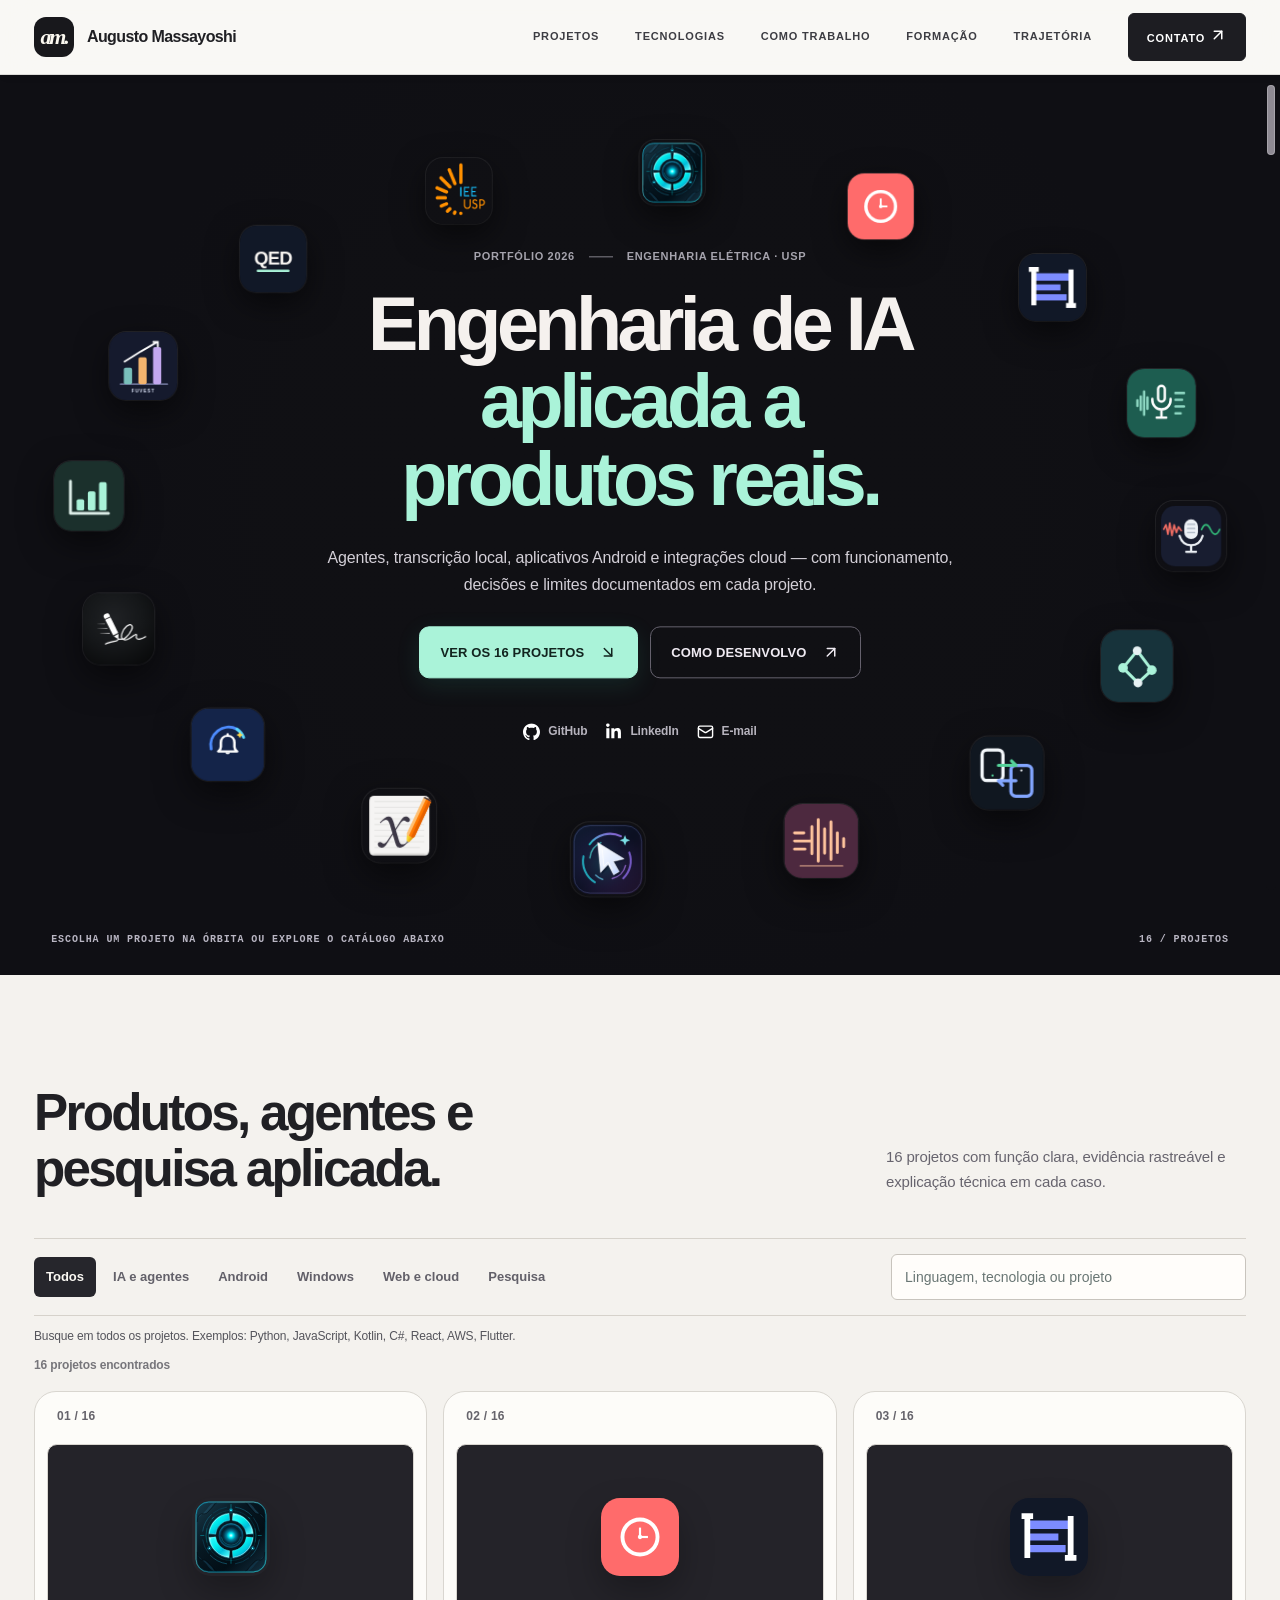
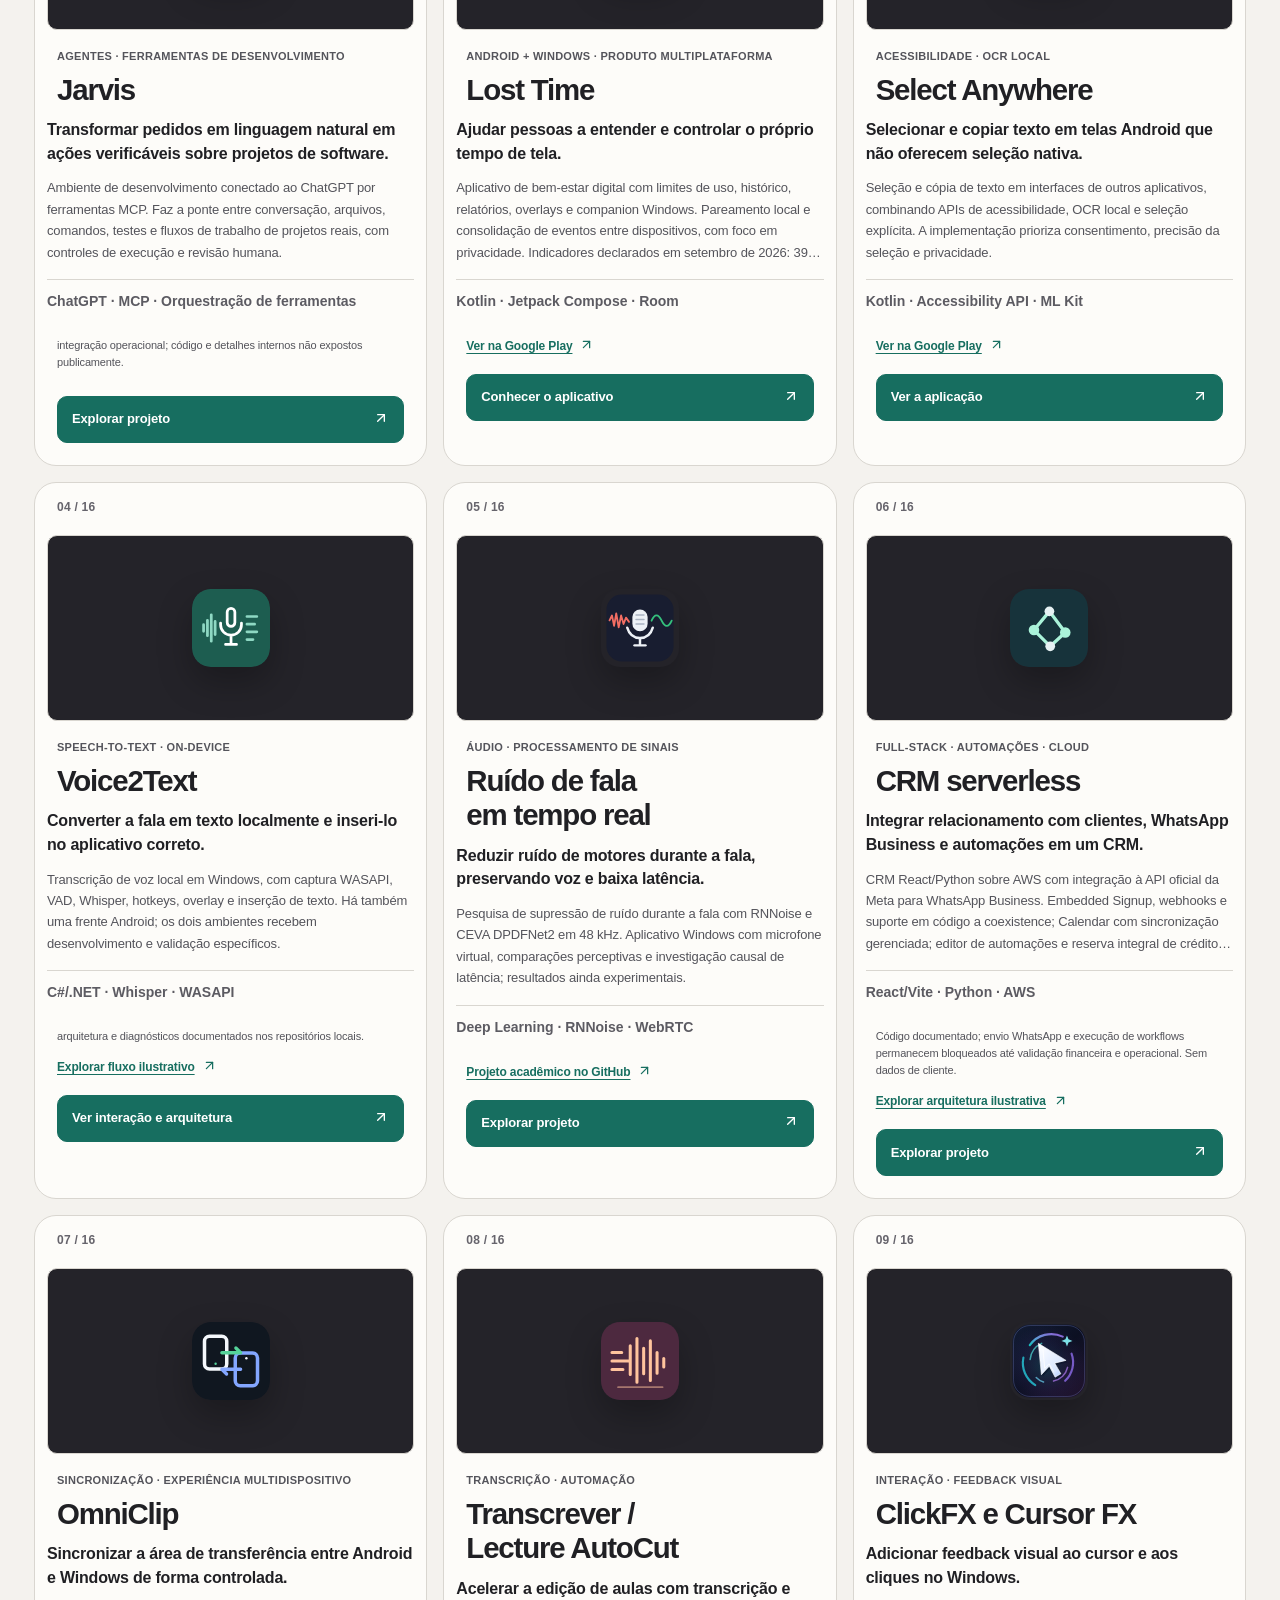
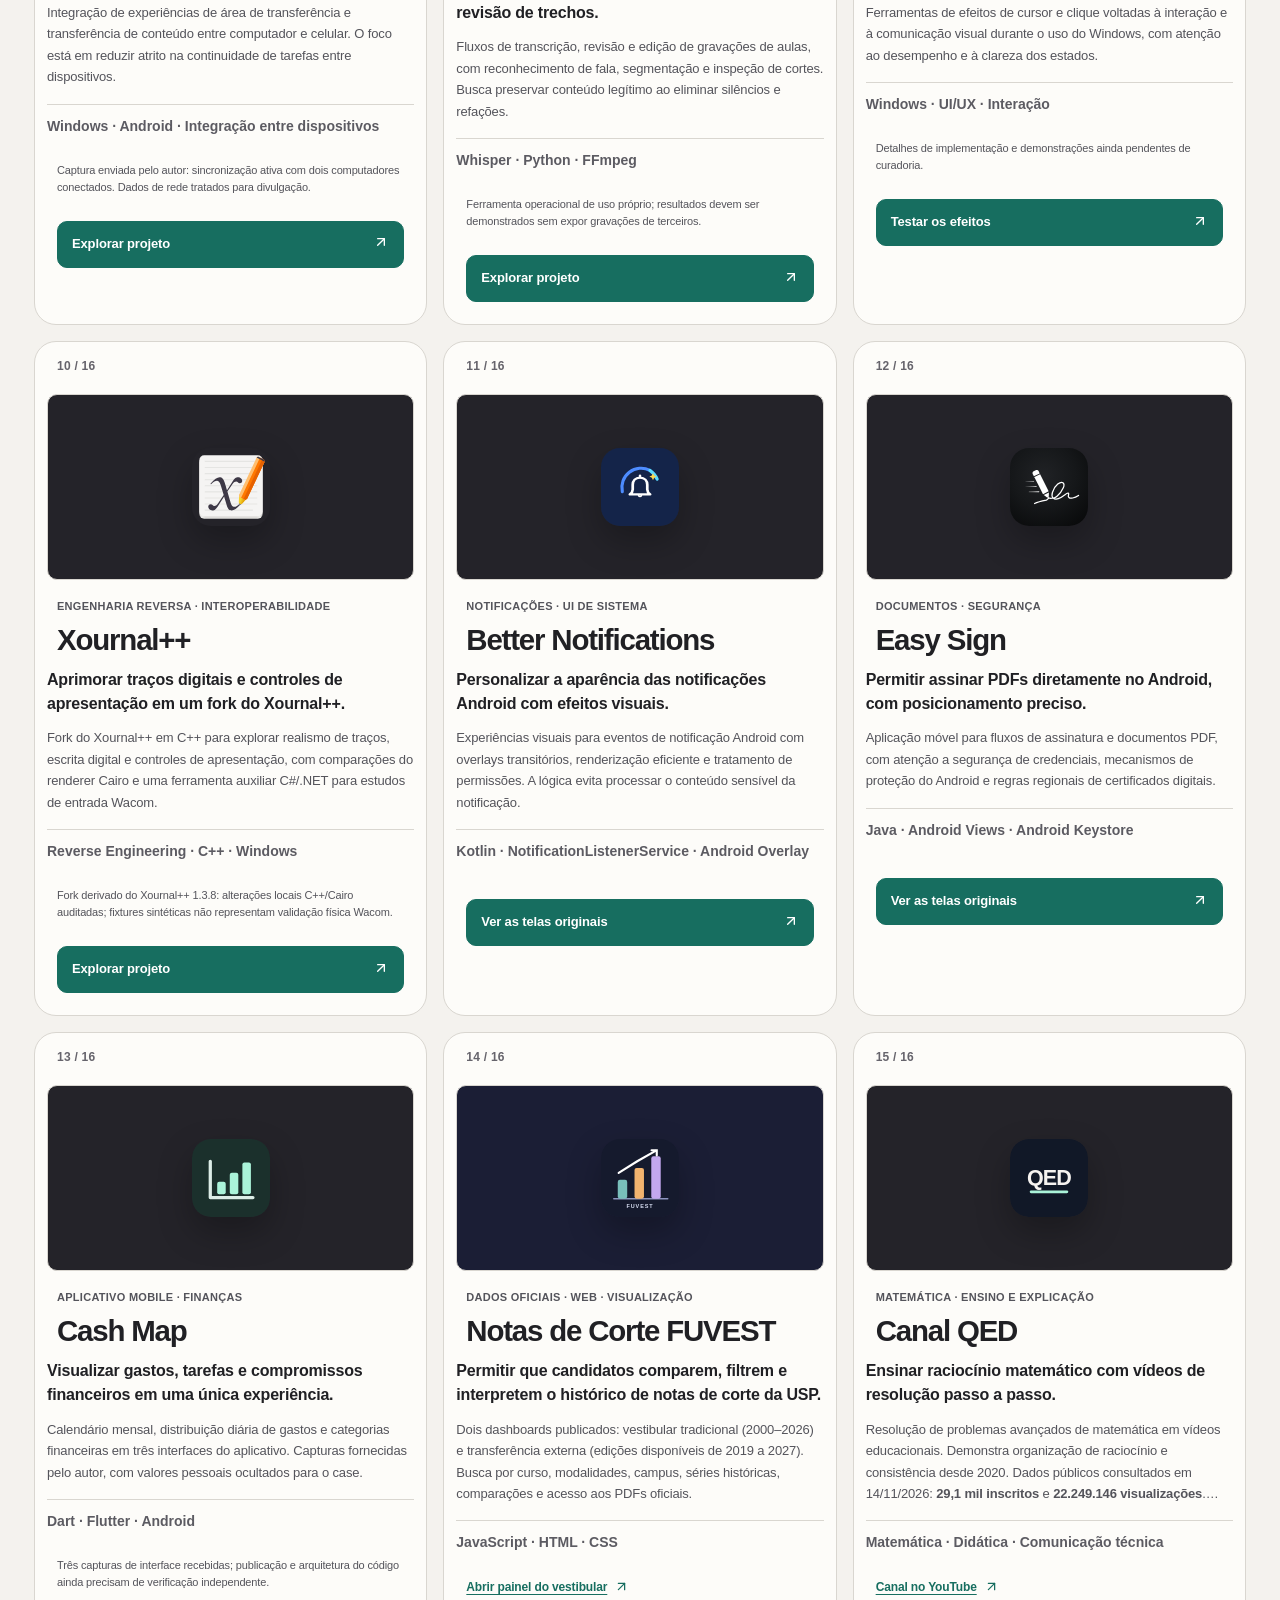
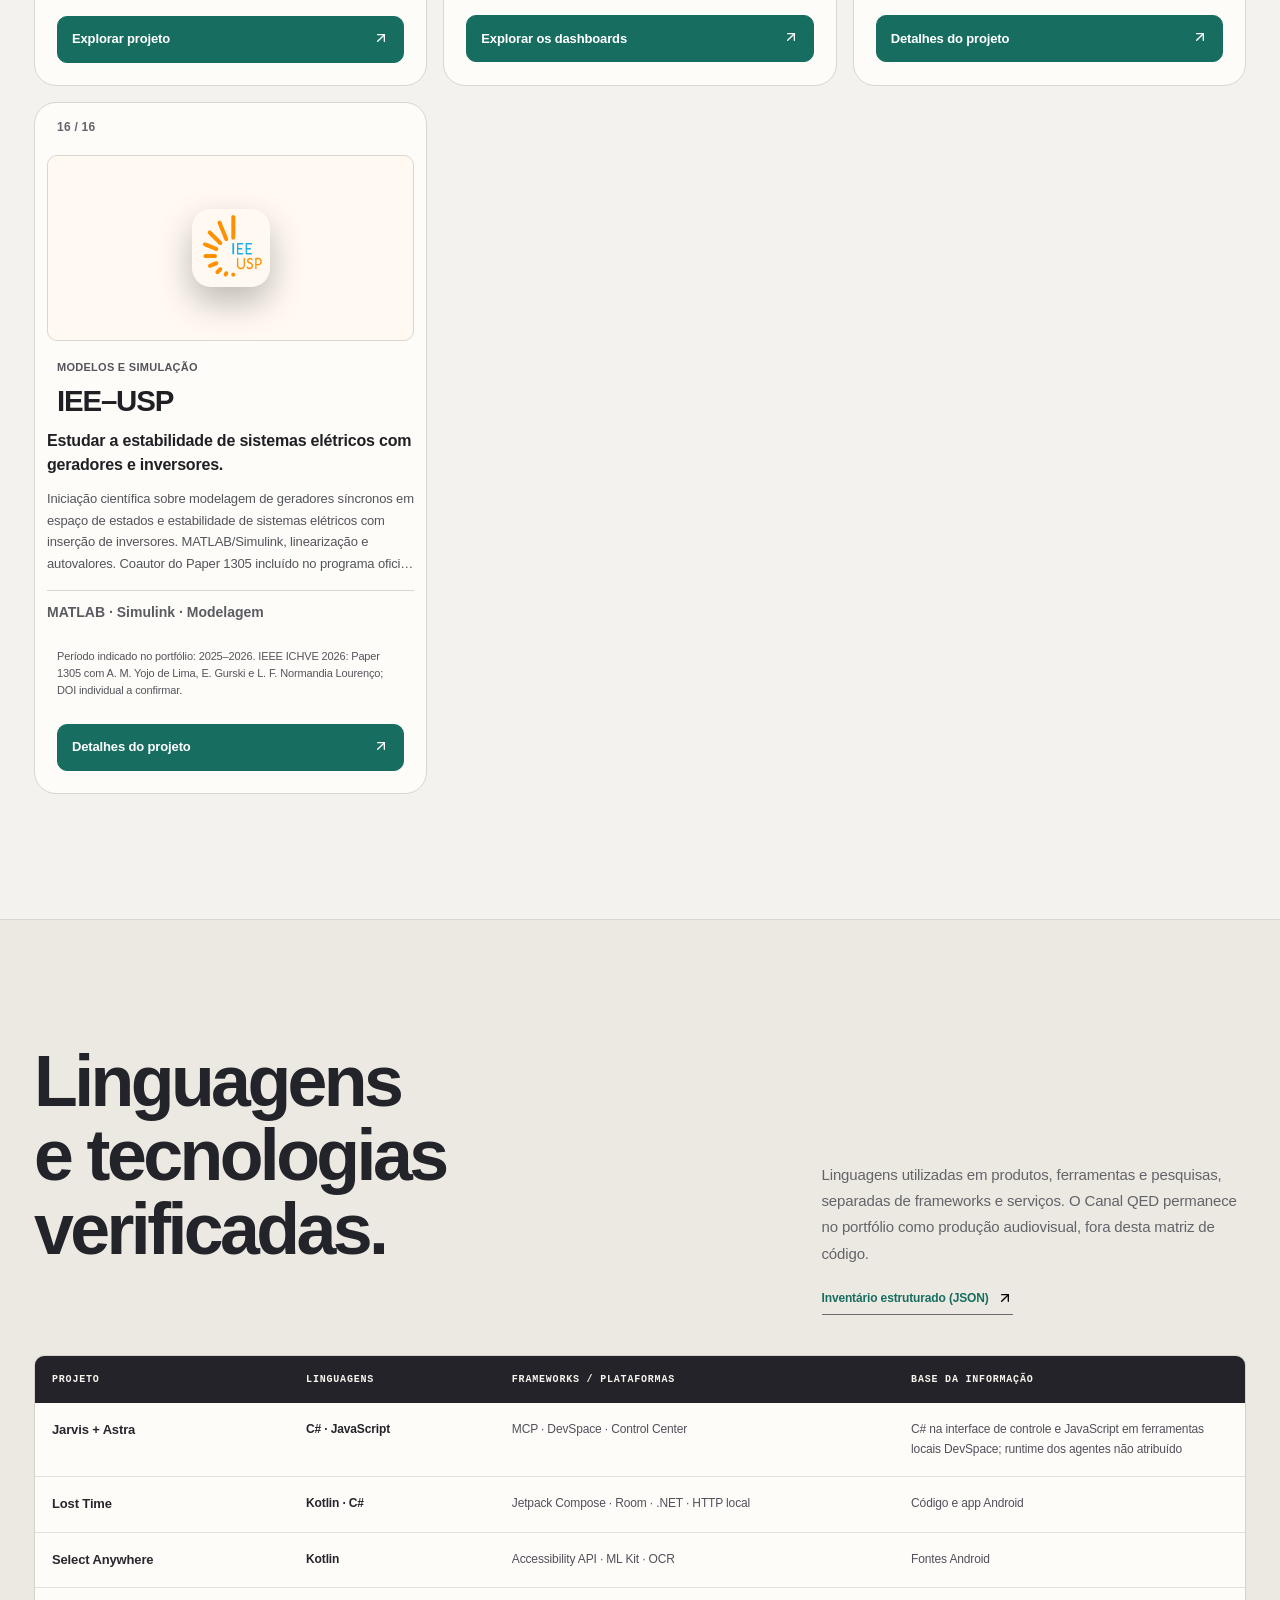
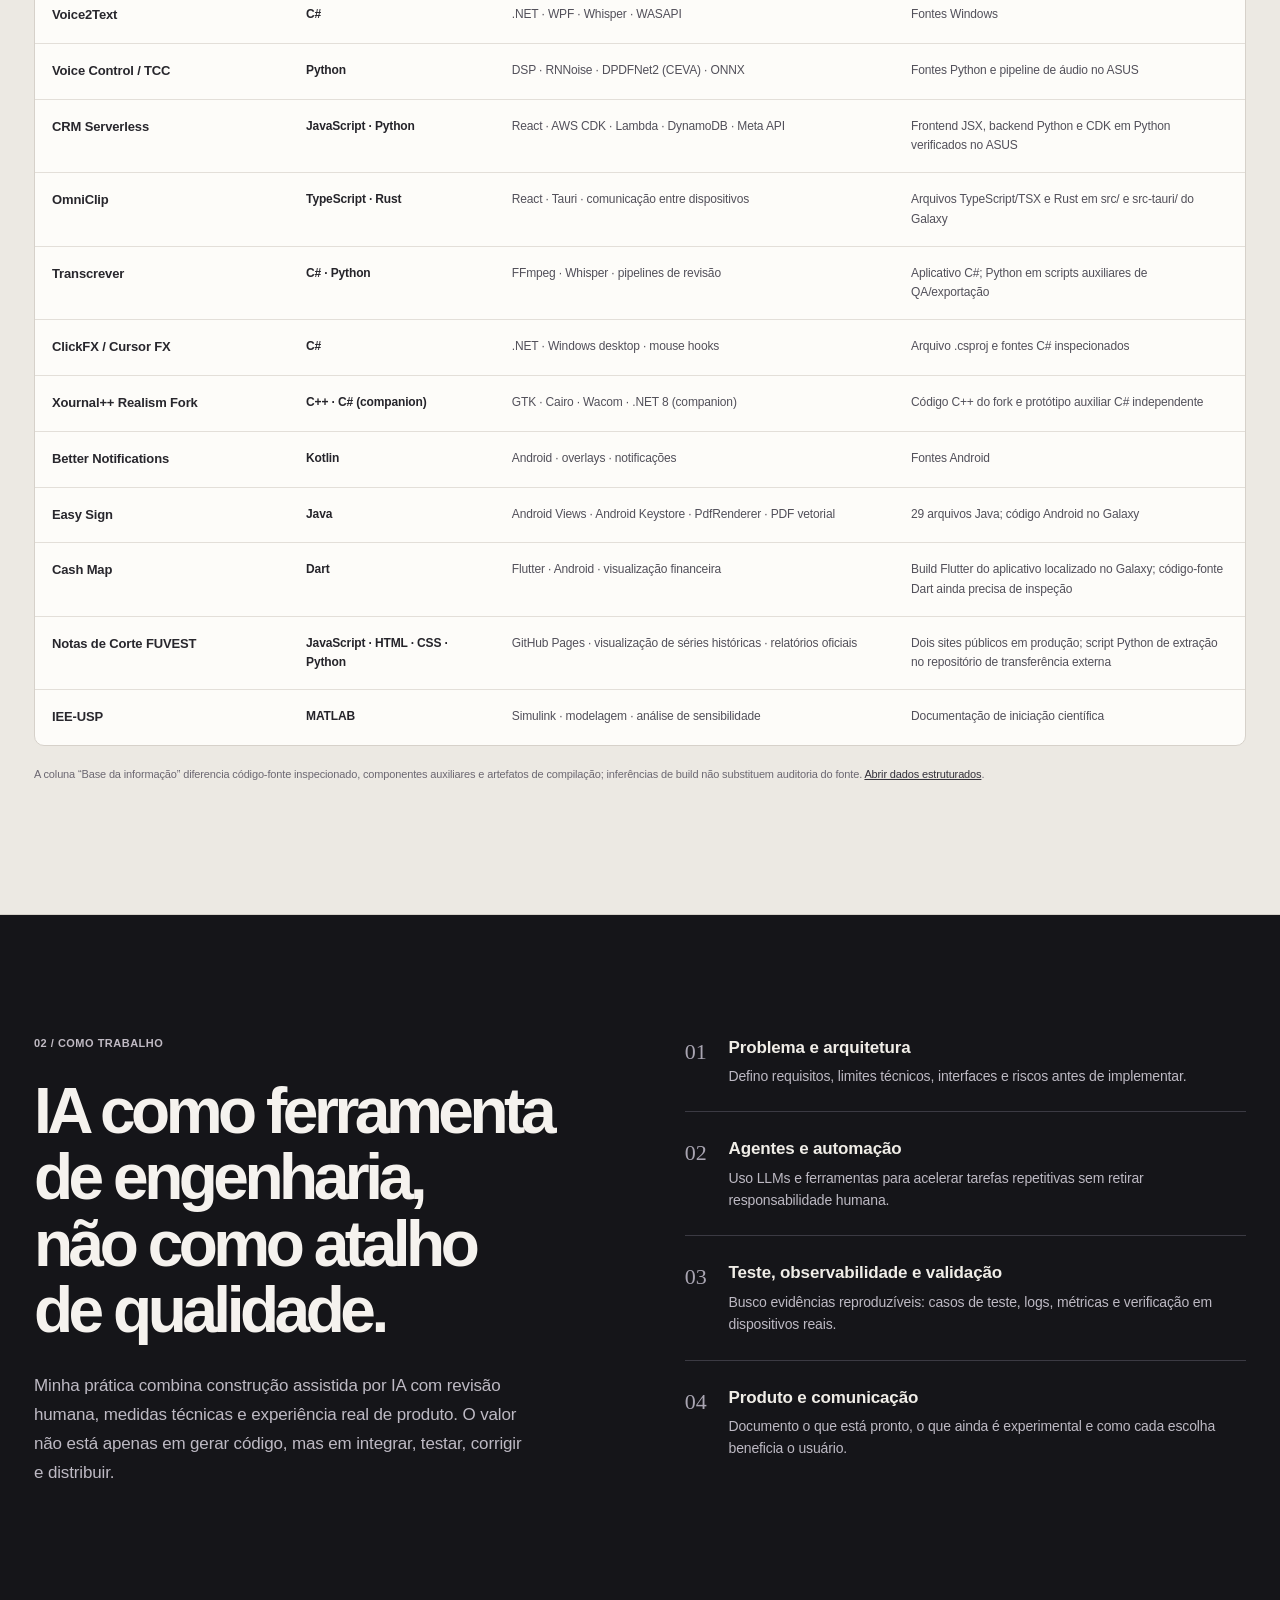
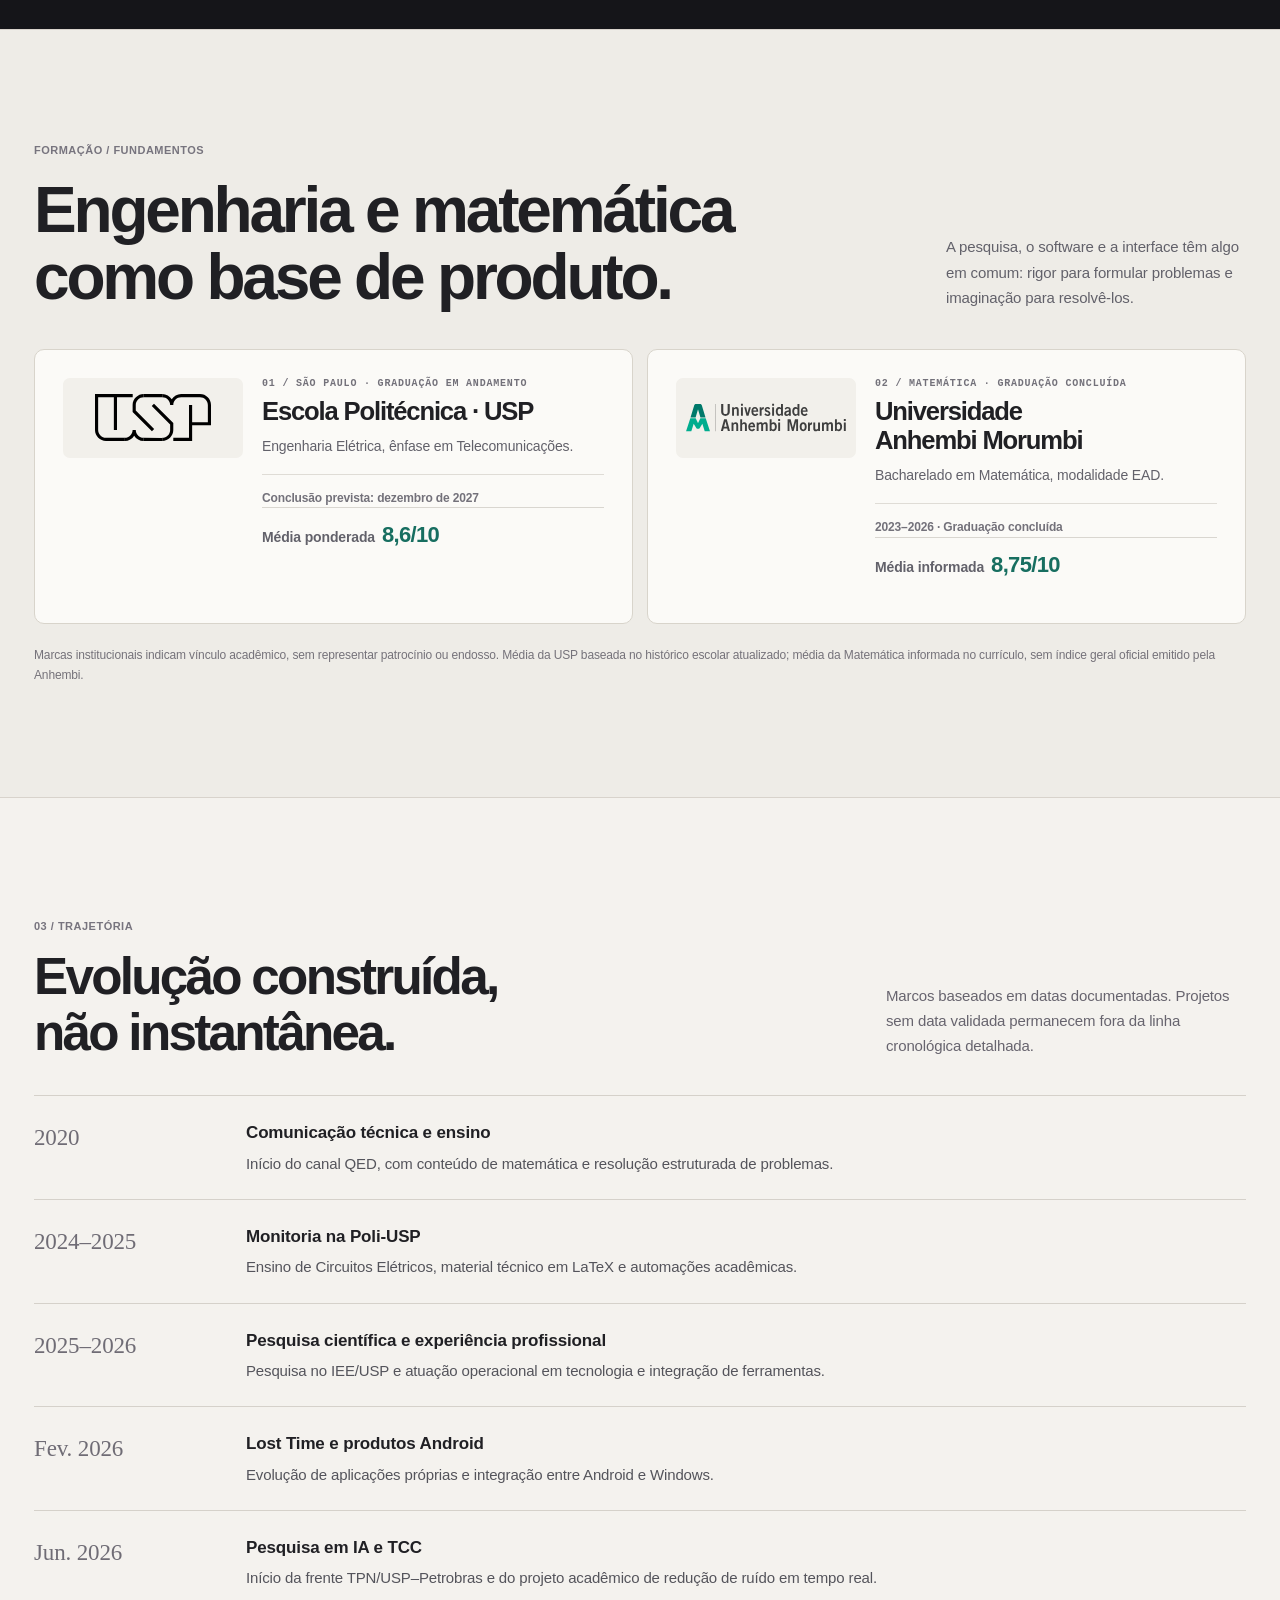
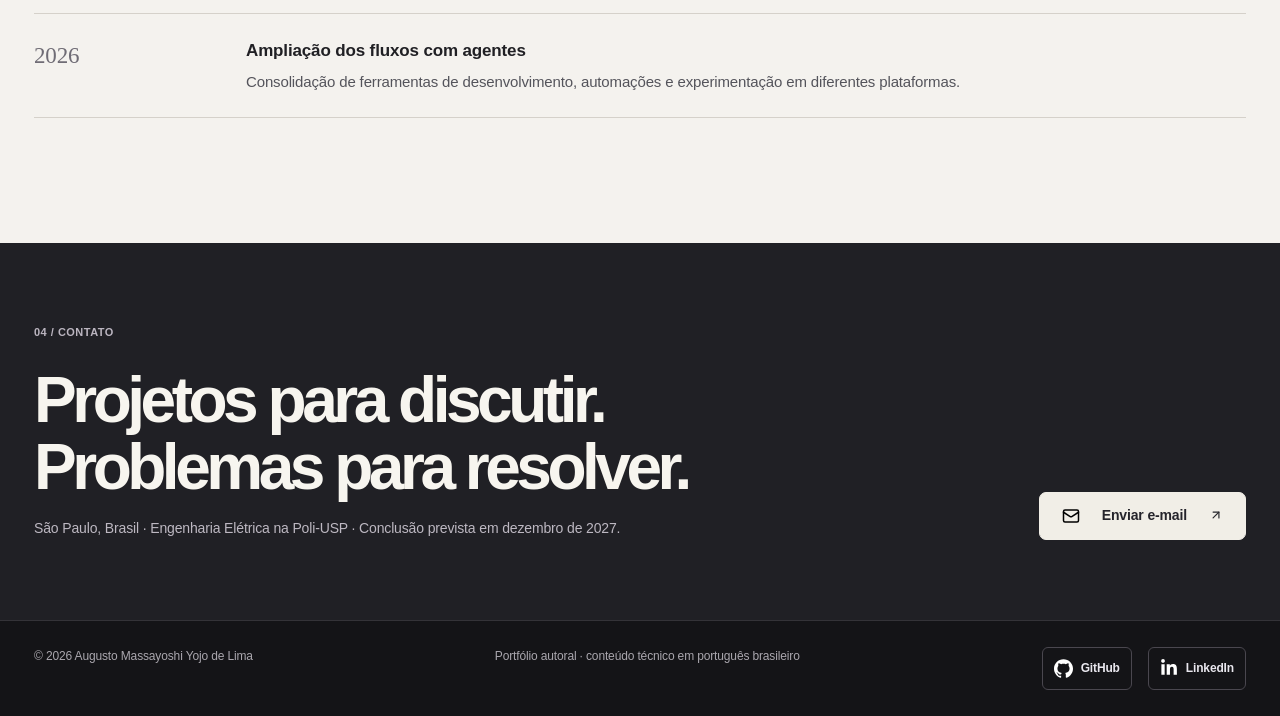
==== site-v16/index.html @ 9aa15352 "Publish curated V16 portfolio with Pages workflow and preserved legacy routes" ====
<!doctype html>
<html lang="pt-BR">
<head>
  <meta charset="utf-8">
  <meta name="viewport" content="width=device-width, initial-scale=1">
  <meta name="color-scheme" content="light dark">
  <link rel="icon" type="image/svg+xml" href="./assets/favicon-am.svg">
  <meta name="theme-color" media="(prefers-color-scheme: dark)" content="#17191E">
  <meta name="theme-color" media="(prefers-color-scheme: light)" content="#F4F2EE">
  <meta name="description" content="Portfólio de Augusto Massayoshi: 16 projetos de engenharia de IA e software, agentes, aplicativos Android, Windows, web e pesquisa aplicada, com evidências e decisões técnicas.">
  <meta name="robots" content="index,follow,max-image-preview:large">
  <meta name="referrer" content="strict-origin-when-cross-origin">
  <link rel="canonical" href="https://qedxyzyt-dot.github.io/">
  <meta property="og:type" content="website">
  <meta property="og:locale" content="pt_BR">
  <meta property="og:site_name" content="Portfólio · Augusto Massayoshi">
  <meta property="og:title" content="Engenharia de IA aplicada a produtos reais · Augusto Massayoshi">
  <meta property="og:description" content="16 projetos de IA, Android, Windows, web e cloud, com tecnologias, evidências e decisões de engenharia.">
  <meta property="og:url" content="https://qedxyzyt-dot.github.io/">
  <meta property="og:image" content="https://qedxyzyt-dot.github.io/assets/og-portfolio-v16.png">
  <meta property="og:image:width" content="1200">
  <meta property="og:image:height" content="630">
  <meta property="og:image:alt" content="Augusto Massayoshi — Engenharia de IA aplicada a produtos reais; 16 projetos de software.">
  <meta name="twitter:card" content="summary_large_image">
  <meta name="twitter:title" content="Augusto Massayoshi · Engenharia de IA e Software">
  <meta name="twitter:description" content="16 projetos com evidências, tecnologias e decisões de engenharia.">
  <meta name="twitter:image" content="https://qedxyzyt-dot.github.io/assets/og-portfolio-v16.png">
  <meta name="author" content="Augusto Massayoshi Yojo de Lima">
  <link rel="alternate" type="application/json" href="./tech-index.json" title="Mapa técnico dos projetos">
  <title>Augusto Massayoshi — Portfólio de IA e Engenharia de Software</title>
  <script type="application/ld+json">{"@context":"https://schema.org","@type":"ProfilePage","url":"https://qedxyzyt-dot.github.io/","inLanguage":"pt-BR","mainEntity":{"@type":"Person","name":"Augusto Massayoshi Yojo de Lima","url":"https://qedxyzyt-dot.github.io/","sameAs":["https://github.com/qedxyzyt-dot","https://www.linkedin.com/in/augusto-massayoshi-yojo-de-lima/"],"knowsAbout":["Engenharia de software","Inteligência artificial","Android","Windows","Sistemas distribuídos"]}}</script>
  <link rel="stylesheet" href="./styles.css">
  <link rel="stylesheet" href="./premium.css">
  <script src="./app.js" defer></script>
  <script src="./qed-stats.js" defer></script>
  <script src="./orbit.js" defer></script>
  <link rel="stylesheet" href="./orbit.css">
  <link rel="stylesheet" href="./atelier.css">
  <link rel="stylesheet" href="./scroll-system.css">
  <link rel="stylesheet" href="./personality.css">
  <link rel="stylesheet" href="./refinement-v11.css">
  <link rel="stylesheet" href="./auto-theme-v12.css">
  <link rel="stylesheet" href="./design-refine-v13.css">
  <link rel="stylesheet" href="./design-polish-v14.css">
  <link rel="stylesheet" href="./search-education-v15.css">
  <script src="./scroll-system.js" defer></script>
  <script src="./atelier.js" defer></script>
  <script src="./return-top-v13.js" defer></script>
  <script src="./inline-arrows-v14.js" defer></script>
</head>
<body>
<div class="scroll-progress" aria-hidden="true"><span id="scroll-progress-line"></span></div>
<a class="back-to-top" href="#inicio" aria-label="Voltar ao início da página"><img class="ui-inline-arrow" src="./assets/projects/ui-arrow-up-right.svg" alt="" width="16" height="16" aria-hidden="true"><span>Voltar ao início</span></a>
<a class="skip" href="#principal">Ir ao conteúdo</a>
<button type="button" class="a11y-motion-opt-out" id="orbit-motion-opt-out" aria-pressed="false">Suspender órbita dos projetos</button>
<header class="site-header">
  <nav class="nav wrap" aria-label="Navegação principal">
    <a href="#inicio" class="brand" aria-label="Augusto Massayoshi, início"><span class="brand-glyph" aria-hidden="true">am.</span><span>Augusto Massayoshi</span></a>
    <div class="nav-links"><a href="#projetos">Projetos</a><a href="#tecnologias">Tecnologias</a><a href="#metodo">Como trabalho</a><a href="#formacao">Formação</a><a href="#trajetoria">Trajetória</a><a href="#contato" class="nav-contact">Contato <span aria-hidden="true"><img class="ui-inline-arrow" src="./assets/projects/ui-arrow-up-right.svg" width="15" height="15" alt="" aria-hidden="true"></span></a></div>
    <button type="button" class="nav-menu-toggle" id="nav-menu-toggle" aria-expanded="false" aria-controls="mobile-nav" aria-label="Abrir menu de navegação"><img src="./assets/projects/ui-menu.svg" alt="" width="22" height="22"></button>
  </nav>
  <nav class="mobile-nav" id="mobile-nav" aria-label="Navegação mobile" hidden><a href="#projetos">Projetos</a><a href="#tecnologias">Tecnologias</a><a href="#metodo">Como trabalho</a><a href="#formacao">Formação</a><a href="#trajetoria">Trajetória</a><a href="#contato">Contato</a></nav>
</header>
<noscript><nav class="noscript-nav" aria-label="Navegação sem JavaScript"><a href="#projetos">Projetos</a><a href="#formacao">Formação</a><a href="#trajetoria">Trajetória</a><a href="#contato">Contato</a></nav></noscript>

<main id="principal">
  <section id="inicio" class="cosmos-hero" aria-label="Apresentação e universo de projetos">
    <div class="cosmos-grain" aria-hidden="true"></div>
    <div class="atelier-beams" aria-hidden="true"><i></i><i></i><i></i></div>
    <div class="cosmos-rings" aria-hidden="true"><i></i><i></i><i></i><i></i></div>
    <div id="cosmos-projects" class="cosmos-projects" aria-label="Acesso aos detalhes dos projetos por seus ícones"></div>
    <div class="cosmos-core">
      <div class="cosmos-overline">PORTFÓLIO 2026 <span class="cosmos-overline-line"></span> ENGENHARIA ELÉTRICA · USP</div>
      
      <h1><span>Engenharia de IA</span><span>aplicada a produtos reais.</span></h1>
      <p class="cosmos-deck">Agentes, transcrição local, aplicativos Android e integrações cloud — com funcionamento, decisões e limites documentados em cada projeto.</p>
      <div class="cosmos-actions">
        <a class="cosmos-primary" href="#projetos">Ver os 16 projetos <img class="ui-inline-arrow" src="./assets/projects/ui-arrow-down-right.svg" alt="" width="19" height="19"></a>
        <a class="cosmos-secondary" href="#metodo">Como desenvolvo <img class="ui-inline-arrow" src="./assets/projects/ui-arrow-up-right.svg" alt="" width="18" height="18"></a>
      </div>
      <nav class="cosmos-social" aria-label="Links profissionais">
        <a href="https://github.com/qedxyzyt-dot" target="_blank" rel="noopener noreferrer"><img src="./assets/projects/ui-github.svg" alt="" width="18" height="18">GitHub</a>
        <a href="https://www.linkedin.com/in/augusto-massayoshi-yojo-de-lima/" target="_blank" rel="noopener noreferrer"><img src="./assets/projects/ui-linkedin.svg" alt="" width="17" height="17">LinkedIn</a>
        <a href="mailto:augustomassayoshi@usp.br"><img src="./assets/projects/ui-mail.svg" alt="" width="18" height="18">E-mail</a>
      </nav>
    </div>
    <div class="cosmos-lower">
      <p>Escolha um projeto na órbita ou explore o catálogo abaixo</p>

      <span class="cosmos-counter">16 / PROJETOS</span>
    </div>
    <div class="cosmos-mobile-label"><span>EXPLORE OS PROJETOS</span><div class="cosmos-rail-tools"><span id="cosmos-rail-position" aria-live="off">01 / 16</span><button type="button" id="cosmos-rail-prev" aria-label="Projeto anterior"><img src="./assets/projects/ui-arrow-left.svg" alt="" aria-hidden="true" width="16" height="16"></button><button type="button" id="cosmos-rail-next" aria-label="Próximo projeto"><img src="./assets/projects/ui-chevron-right.svg" alt="" aria-hidden="true" width="16" height="16"></button></div></div>
    <div class="cosmos-mobile-rail" id="cosmos-rail" aria-label="Lista horizontal de projetos"></div>
  </section>

  <section id="projetos" class="section wrap">
    <div class="section-head">
      <div><h2>Produtos, agentes e pesquisa aplicada.</h2></div>
      <p>16 projetos com função clara, evidência rastreável e explicação técnica em cada caso.</p>
    </div>
    <div class="filter-bar" role="group" aria-label="Filtrar projetos">
      <div class="filter-buttons">
        <button type="button" class="filter active" data-filter="todos" aria-pressed="true">Todos</button>
        <button type="button" class="filter" data-filter="ia" aria-pressed="false">IA e agentes</button>
        <button type="button" class="filter" data-filter="mobile" aria-pressed="false">Android</button>
        <button type="button" class="filter" data-filter="desktop" aria-pressed="false">Windows</button>
        <button type="button" class="filter" data-filter="web" aria-pressed="false">Web e cloud</button>
        <button type="button" class="filter" data-filter="pesquisa" aria-pressed="false">Pesquisa</button>
      </div>
      <label class="search-label"><span class="sr-only">Buscar projetos por linguagem, framework, tecnologia ou nome</span><input id="search" type="search" autocomplete="off" placeholder="Linguagem, tecnologia ou projeto" aria-label="Buscar linguagem, framework, tecnologia ou projeto" aria-describedby="search-help"></label>
    </div>
    <p class="search-examples" id="search-help">Busque em todos os projetos. Exemplos: Python, JavaScript, Kotlin, C#, React, AWS, Flutter.</p>
    <p class="result-count" id="count" role="status" aria-live="polite"></p>

    <div class="project-grid" id="grid">
      <article class="project featured" data-category="ia web desktop" id="jarvis">
        <div class="project-top"><span class="number">01 / 16</span></div>
        <div class="project-portrait portrait-jarvis" aria-hidden="true"><img class="portrait-ghost" src="./assets/projects/jarvis.svg" alt="" width="140" height="140" loading="lazy"><img class="portrait-logo" src="./assets/projects/jarvis.svg" alt="" width="90" height="90" loading="lazy"></div>
        <p class="project-type">AGENTES · FERRAMENTAS DE DESENVOLVIMENTO</p>
        <h3>Jarvis </h3>
        <p class="project-objective">Transformar pedidos em linguagem natural em ações verificáveis sobre projetos de software.</p>
        <p>Ambiente de desenvolvimento conectado ao ChatGPT por ferramentas MCP. Faz a ponte entre conversação, arquivos, comandos, testes e fluxos de trabalho de projetos reais, com controles de execução e revisão humana.</p>
        <p class="project-techline">ChatGPT · MCP · Orquestração de ferramentas</p>
        <p class="project-evidence">integração operacional; código e detalhes internos não expostos publicamente.</p>
      
        <a class="project-case-link" href="./cases/?project=jarvis">Explorar projeto <span aria-hidden="true"><img class="ui-inline-arrow" src="./assets/projects/ui-arrow-up-right.svg" width="15" height="15" alt="" aria-hidden="true"></span></a>
      </article>
      <article class="project featured" data-category="mobile desktop" id="lost-time">
        <div class="project-top"><span class="number">02 / 16</span></div>
        <div class="project-portrait portrait-lost-time" aria-hidden="true"><img class="portrait-ghost" src="./assets/projects/lost-time.svg" alt="" width="140" height="140" loading="lazy" decoding="async"><img class="portrait-logo" src="./assets/projects/lost-time.svg" alt="" width="90" height="90" loading="lazy" decoding="async"></div>
        <p class="project-type">ANDROID + WINDOWS · PRODUTO MULTIPLATAFORMA</p>
        <h3>Lost Time</h3>
        <p class="project-objective">Ajudar pessoas a entender e controlar o próprio tempo de tela.</p>
        <p>Aplicativo de bem-estar digital com limites de uso, histórico, relatórios, overlays e companion Windows. Pareamento local e consolidação de eventos entre dispositivos, com foco em privacidade. Indicadores declarados em setembro de 2026: 394 instalações totais e média de 97,5 usuários ativos por dia.</p>
        <p class="project-techline">Kotlin · Jetpack Compose · Room</p>
        <a class="project-link" href="https://play.google.com/store/apps/details?id=com.losttimeapp.tracker" target="_blank" rel="noopener noreferrer">Ver na Google Play <span aria-hidden="true"><img class="ui-inline-arrow" src="./assets/projects/ui-arrow-up-right.svg" width="15" height="15" alt="" aria-hidden="true"></span></a>
      
        <a class="project-case-link" href="./cases/?project=lost-time">Conhecer o aplicativo <span aria-hidden="true"><img class="ui-inline-arrow" src="./assets/projects/ui-arrow-up-right.svg" width="15" height="15" alt="" aria-hidden="true"></span></a>
      </article>
      <article class="project" data-category="mobile ia" id="select-anywhere">
        <div class="project-top"><span class="number">03 / 16</span></div>
        <div class="project-portrait portrait-select-anywhere" aria-hidden="true"><img class="portrait-ghost" src="./assets/projects/select-anywhere.svg" alt="" width="140" height="140" loading="lazy" decoding="async"><img class="portrait-logo" src="./assets/projects/select-anywhere.svg" alt="" width="90" height="90" loading="lazy" decoding="async"></div>
        <p class="project-type">ACESSIBILIDADE · OCR LOCAL</p>
        <h3>Select Anywhere</h3>
        <p class="project-objective">Selecionar e copiar texto em telas Android que não oferecem seleção nativa.</p>
        <p>Seleção e cópia de texto em interfaces de outros aplicativos, combinando APIs de acessibilidade, OCR local e seleção explícita. A implementação prioriza consentimento, precisão da seleção e privacidade.</p>
        <p class="project-techline">Kotlin · Accessibility API · ML Kit</p>
        <a class="project-link" href="https://play.google.com/store/apps/details?id=com.selectanywhere.app" target="_blank" rel="noopener noreferrer">Ver na Google Play <span aria-hidden="true"><img class="ui-inline-arrow" src="./assets/projects/ui-arrow-up-right.svg" width="15" height="15" alt="" aria-hidden="true"></span></a>
      
        <a class="project-case-link" href="./cases/?project=select-anywhere">Ver a aplicação <span aria-hidden="true"><img class="ui-inline-arrow" src="./assets/projects/ui-arrow-up-right.svg" width="15" height="15" alt="" aria-hidden="true"></span></a>
      </article>
      <article class="project" data-category="desktop mobile ia" id="voice2text">
        <div class="project-top"><span class="number">04 / 16</span></div>
        <div class="project-portrait portrait-voice2text" aria-hidden="true"><img class="portrait-ghost" src="./assets/projects/voice2text.svg" alt="" width="140" height="140" loading="lazy"><img class="portrait-logo" src="./assets/projects/voice2text.svg" alt="" width="90" height="90" loading="lazy"></div>
        <p class="project-type">SPEECH-TO-TEXT · ON-DEVICE</p>
        <h3>Voice2Text</h3>
        <p class="project-objective">Converter a fala em texto localmente e inseri-lo no aplicativo correto.</p>
        <p>Transcrição de voz local em Windows, com captura WASAPI, VAD, Whisper, hotkeys, overlay e inserção de texto. Há também uma frente Android; os dois ambientes recebem desenvolvimento e validação específicos.</p>
        <p class="project-techline">C#/.NET · Whisper · WASAPI</p>
        <p class="project-evidence">arquitetura e diagnósticos documentados nos repositórios locais.</p>
        <a class="project-link" href="./demos/index.html?project=voice2text">Explorar fluxo ilustrativo <span aria-hidden="true"><img class="ui-inline-arrow" src="./assets/projects/ui-arrow-up-right.svg" width="15" height="15" alt="" aria-hidden="true"></span></a>
      
        <a class="project-case-link" href="./cases/?project=voice2text">Ver interação e arquitetura <span aria-hidden="true"><img class="ui-inline-arrow" src="./assets/projects/ui-arrow-up-right.svg" width="15" height="15" alt="" aria-hidden="true"></span></a>
      </article>
      <article class="project" data-category="ia desktop pesquisa" id="tcc">
        <div class="project-top"><span class="number">05 / 16</span></div>
        <div class="project-portrait portrait-tcc" aria-hidden="true"><img class="portrait-ghost" src="./assets/projects/tcc.svg" alt="" width="140" height="140" loading="lazy"><img class="portrait-logo" src="./assets/projects/tcc.svg" alt="" width="90" height="90" loading="lazy"></div>
        <p class="project-type">ÁUDIO · PROCESSAMENTO DE SINAIS</p>
        <h3>Ruído de fala em tempo real</h3>
        <p class="project-objective">Reduzir ruído de motores durante a fala, preservando voz e baixa latência.</p>
        <p>Pesquisa de supressão de ruído durante a fala com RNNoise e CEVA DPDFNet2 em 48 kHz. Aplicativo Windows com microfone virtual, comparações perceptivas e investigação causal de latência; resultados ainda experimentais.</p>
        <p class="project-techline">Deep Learning · RNNoise · WebRTC</p>
        <a class="project-link" href="https://github.com/gamathias14/reducao-de-ruido-algoritmica" target="_blank" rel="noopener noreferrer">Projeto acadêmico no GitHub <span aria-hidden="true"><img class="ui-inline-arrow" src="./assets/projects/ui-arrow-up-right.svg" width="15" height="15" alt="" aria-hidden="true"></span></a>
      
        <a class="project-case-link" href="./cases/?project=tcc">Explorar projeto <span aria-hidden="true"><img class="ui-inline-arrow" src="./assets/projects/ui-arrow-up-right.svg" width="15" height="15" alt="" aria-hidden="true"></span></a>
      </article>
      <article class="project" data-category="web ia" id="crm">
        <div class="project-top"><span class="number">06 / 16</span></div>
        <div class="project-portrait portrait-crm" aria-hidden="true"><img class="portrait-ghost" src="./assets/projects/crm.svg" alt="" width="140" height="140" loading="lazy"><img class="portrait-logo" src="./assets/projects/crm.svg" alt="" width="90" height="90" loading="lazy"></div>
        <p class="project-type">FULL-STACK · AUTOMAÇÕES · CLOUD</p>
        <h3>CRM serverless</h3>
        <p class="project-objective">Integrar relacionamento com clientes, WhatsApp Business e automações em um CRM.</p>
        <p>CRM React/Python sobre AWS com integração à API oficial da Meta para WhatsApp Business. Embedded Signup, webhooks e suporte em código a coexistence; Calendar com sincronização gerenciada; editor de automações e reserva integral de créditos em implementação, sob gates de ativação.</p>
        <p class="project-techline">React/Vite · Python · AWS</p>
        <p class="project-evidence">Código documentado; envio WhatsApp e execução de workflows permanecem bloqueados até validação financeira e operacional. Sem dados de cliente.</p>
        <a class="project-link" href="./demos/index.html?project=crm">Explorar arquitetura ilustrativa <span aria-hidden="true"><img class="ui-inline-arrow" src="./assets/projects/ui-arrow-up-right.svg" width="15" height="15" alt="" aria-hidden="true"></span></a>
      
        <a class="project-case-link" href="./cases/?project=crm">Explorar projeto <span aria-hidden="true"><img class="ui-inline-arrow" src="./assets/projects/ui-arrow-up-right.svg" width="15" height="15" alt="" aria-hidden="true"></span></a>
      </article>
      <article class="project" data-category="mobile desktop" id="omniclip">
        <div class="project-top"><span class="number">07 / 16</span></div>
        <div class="project-portrait portrait-omniclip" aria-hidden="true"><img class="portrait-ghost" src="./assets/projects/omniclip.svg" alt="" width="140" height="140" loading="lazy"><img class="portrait-logo" src="./assets/projects/omniclip.svg" alt="" width="90" height="90" loading="lazy"></div>
        <p class="project-type">SINCRONIZAÇÃO · EXPERIÊNCIA MULTIDISPOSITIVO</p>
        <h3>OmniClip</h3>
        <p class="project-objective">Sincronizar a área de transferência entre Android e Windows de forma controlada.</p>
        <p>Integração de experiências de área de transferência e transferência de conteúdo entre computador e celular. O foco está em reduzir atrito na continuidade de tarefas entre dispositivos.</p>
        <p class="project-techline">Windows · Android · Integração entre dispositivos</p>
        <p class="project-evidence">Captura enviada pelo autor: sincronização ativa com dois computadores conectados. Dados de rede tratados para divulgação.</p>
      
        <a class="project-case-link" href="./cases/?project=omniclip">Explorar projeto <span aria-hidden="true"><img class="ui-inline-arrow" src="./assets/projects/ui-arrow-up-right.svg" width="15" height="15" alt="" aria-hidden="true"></span></a>
      </article>
      <article class="project" data-category="desktop ia" id="transcrever">
        <div class="project-top"><span class="number">08 / 16</span></div>
        <div class="project-portrait portrait-transcrever" aria-hidden="true"><img class="portrait-ghost" src="./assets/projects/transcrever.svg" alt="" width="140" height="140" loading="lazy"><img class="portrait-logo" src="./assets/projects/transcrever.svg" alt="" width="90" height="90" loading="lazy"></div>
        <p class="project-type">TRANSCRIÇÃO · AUTOMAÇÃO</p>
        <h3>Transcrever / Lecture AutoCut</h3>
        <p class="project-objective">Acelerar a edição de aulas com transcrição e revisão de trechos.</p>
        <p>Fluxos de transcrição, revisão e edição de gravações de aulas, com reconhecimento de fala, segmentação e inspeção de cortes. Busca preservar conteúdo legítimo ao eliminar silêncios e refações.</p>
        <p class="project-techline">Whisper · Python · FFmpeg</p>
        <p class="project-evidence">Ferramenta operacional de uso próprio; resultados devem ser demonstrados sem expor gravações de terceiros.</p>
      
        <a class="project-case-link" href="./cases/?project=transcrever">Explorar projeto <span aria-hidden="true"><img class="ui-inline-arrow" src="./assets/projects/ui-arrow-up-right.svg" width="15" height="15" alt="" aria-hidden="true"></span></a>
      </article>
      <article class="project" data-category="desktop" id="clickfx">
        <div class="project-top"><span class="number">09 / 16</span></div>
        <div class="project-portrait portrait-clickfx" aria-hidden="true"><img class="portrait-ghost" src="./assets/projects/clickfx.svg" alt="" width="140" height="140" loading="lazy"><img class="portrait-logo" src="./assets/projects/clickfx.svg" alt="" width="90" height="90" loading="lazy"></div>
        <p class="project-type">INTERAÇÃO · FEEDBACK VISUAL</p>
        <h3>ClickFX e Cursor FX</h3>
        <p class="project-objective">Adicionar feedback visual ao cursor e aos cliques no Windows.</p>
        <p>Ferramentas de efeitos de cursor e clique voltadas à interação e à comunicação visual durante o uso do Windows, com atenção ao desempenho e à clareza dos estados.</p>
        <p class="project-techline">Windows · UI/UX · Interação</p>
        <p class="project-evidence">Detalhes de implementação e demonstrações ainda pendentes de curadoria.</p>
      
        <a class="project-case-link" href="./cases/?project=clickfx">Testar os efeitos <span aria-hidden="true"><img class="ui-inline-arrow" src="./assets/projects/ui-arrow-up-right.svg" width="15" height="15" alt="" aria-hidden="true"></span></a>
      </article>
      <article class="project" data-category="desktop pesquisa" id="xournal-plus-plus">
        <div class="project-top"><span class="number">10 / 16</span></div>
        <div class="project-portrait portrait-xournal-plus-plus" aria-hidden="true"><img class="portrait-ghost" src="./assets/projects/xournal-plus-plus.svg" alt="" width="140" height="140" loading="lazy"><img class="portrait-logo" src="./assets/projects/xournal-plus-plus.svg" alt="" width="90" height="90" loading="lazy"></div>
        <p class="project-type">ENGENHARIA REVERSA · INTEROPERABILIDADE</p>
        <h3>Xournal++</h3>
        <p class="project-objective">Aprimorar traços digitais e controles de apresentação em um fork do Xournal++.</p>
        <p>Fork do Xournal++ em C++ para explorar realismo de traços, escrita digital e controles de apresentação, com comparações do renderer Cairo e uma ferramenta auxiliar C#/.NET para estudos de entrada Wacom.</p>
        <p class="project-techline">Reverse Engineering · C++ · Windows</p>
        <p class="project-evidence">Fork derivado do Xournal++ 1.3.8: alterações locais C++/Cairo auditadas; fixtures sintéticas não representam validação física Wacom.</p>
      
        <a class="project-case-link" href="./cases/?project=xournal-plus-plus">Explorar projeto <span aria-hidden="true"><img class="ui-inline-arrow" src="./assets/projects/ui-arrow-up-right.svg" width="15" height="15" alt="" aria-hidden="true"></span></a>
      </article>
      <article class="project" data-category="mobile" id="better-notifications">
        <div class="project-top"><span class="number">11 / 16</span></div>
        <div class="project-portrait portrait-better-notifications" aria-hidden="true"><img class="portrait-ghost" src="./assets/projects/better-notifications.svg" alt="" width="140" height="140" loading="lazy" decoding="async"><img class="portrait-logo" src="./assets/projects/better-notifications.svg" alt="" width="90" height="90" loading="lazy" decoding="async"></div>
        <p class="project-type">NOTIFICAÇÕES · UI DE SISTEMA</p>
        <h3>Better Notifications</h3>
        <p class="project-objective">Personalizar a aparência das notificações Android com efeitos visuais.</p>
        <p>Experiências visuais para eventos de notificação Android com overlays transitórios, renderização eficiente e tratamento de permissões. A lógica evita processar o conteúdo sensível da notificação.</p>
        <p class="project-techline">Kotlin · NotificationListenerService · Android Overlay</p>

      
        <a class="project-case-link" href="./cases/?project=better-notifications">Ver as telas originais <span aria-hidden="true"><img class="ui-inline-arrow" src="./assets/projects/ui-arrow-up-right.svg" width="15" height="15" alt="" aria-hidden="true"></span></a>
      </article>
      <article class="project" data-category="mobile" id="easy-sign">
        <div class="project-top"><span class="number">12 / 16</span></div>
        <div class="project-portrait portrait-easy-sign" aria-hidden="true"><img class="portrait-ghost" src="./assets/projects/easy-sign.svg" alt="" width="140" height="140" loading="lazy" decoding="async"><img class="portrait-logo" src="./assets/projects/easy-sign.svg" alt="" width="90" height="90" loading="lazy" decoding="async"></div>
        <p class="project-type">DOCUMENTOS · SEGURANÇA</p>
        <h3>Easy Sign</h3>
        <p class="project-objective">Permitir assinar PDFs diretamente no Android, com posicionamento preciso.</p>
        <p>Aplicação móvel para fluxos de assinatura e documentos PDF, com atenção a segurança de credenciais, mecanismos de proteção do Android e regras regionais de certificados digitais.</p>
        <p class="project-techline">Java · Android Views · Android Keystore</p>

      
        <a class="project-case-link" href="./cases/?project=easy-sign">Ver as telas originais <span aria-hidden="true"><img class="ui-inline-arrow" src="./assets/projects/ui-arrow-up-right.svg" width="15" height="15" alt="" aria-hidden="true"></span></a>
      </article>
      <article class="project" data-category="mobile web" id="cash-map">
        <div class="project-top"><span class="number">13 / 16</span></div>
        <div class="project-portrait portrait-cash-map" aria-hidden="true"><img class="portrait-ghost" src="./assets/projects/cash-map.svg" alt="" width="140" height="140" loading="lazy"><img class="portrait-logo" src="./assets/projects/cash-map.svg" alt="" width="90" height="90" loading="lazy"></div>
        <p class="project-type">APLICATIVO MOBILE · FINANÇAS</p>
        <h3>Cash Map</h3>
        <p class="project-objective">Visualizar gastos, tarefas e compromissos financeiros em uma única experiência.</p>
        <p>Calendário mensal, distribuição diária de gastos e categorias financeiras em três interfaces do aplicativo. Capturas fornecidas pelo autor, com valores pessoais ocultados para o case.</p>
        <p class="project-techline">Dart · Flutter · Android</p>
        <p class="project-evidence">Três capturas de interface recebidas; publicação e arquitetura do código ainda precisam de verificação independente.</p>
      
        <a class="project-case-link" href="./cases/?project=cash-map">Explorar projeto <span aria-hidden="true"><img class="ui-inline-arrow" src="./assets/projects/ui-arrow-up-right.svg" width="15" height="15" alt="" aria-hidden="true"></span></a>
      </article>
      <article class="project" data-category="web" id="fuvest">
        <div class="project-top"><span class="number">14 / 16</span></div>
        <div class="project-portrait portrait-fuvest" aria-hidden="true"><img class="portrait-ghost" src="./assets/projects/fuvest.svg" alt="" width="140" height="140" loading="lazy" decoding="async"><img class="portrait-logo" src="./assets/projects/fuvest.svg" alt="" width="90" height="90" loading="lazy" decoding="async"></div>
        <p class="project-type">DADOS OFICIAIS · WEB · VISUALIZAÇÃO</p>
        <h3>Notas de Corte FUVEST</h3>
        <p class="project-objective">Permitir que candidatos comparem, filtrem e interpretem o histórico de notas de corte da USP.</p>
        <p>Dois dashboards publicados: vestibular tradicional (2000–2026) e transferência externa (edições disponíveis de 2019 a 2027). Busca por curso, modalidades, campus, séries históricas, comparações e acesso aos PDFs oficiais.</p>
        <p class="project-techline">JavaScript · HTML · CSS</p>
        <a class="project-link" href="https://qedxyzyt-dot.github.io/notas-de-corte-fuvest-vestibular/" target="_blank" rel="noopener noreferrer">Abrir painel do vestibular <span aria-hidden="true"><img class="ui-inline-arrow" src="./assets/projects/ui-arrow-up-right.svg" width="15" height="15" alt=""></span></a>
        <a class="project-case-link" href="./cases/?project=fuvest">Explorar os dashboards <span aria-hidden="true"><img class="ui-inline-arrow" src="./assets/projects/ui-arrow-up-right.svg" width="15" height="15" alt="" aria-hidden="true"></span></a>
      </article>
      <article class="project" data-category="web" id="qed">
        <div class="project-top"><span class="number">15 / 16</span></div>
        <div class="project-portrait portrait-qed" aria-hidden="true"><img class="portrait-ghost" src="./assets/projects/qed.svg" alt="" width="140" height="140" loading="lazy"><img class="portrait-logo" src="./assets/projects/qed.svg" alt="" width="90" height="90" loading="lazy"></div>
        <p class="project-type">MATEMÁTICA · ENSINO E EXPLICAÇÃO</p>
        <h3>Canal QED</h3>
        <p class="project-objective">Ensinar raciocínio matemático com vídeos de resolução passo a passo.</p>
        <p>Resolução de problemas avançados de matemática em vídeos educacionais. Demonstra organização de raciocínio e consistência desde 2020. Dados públicos consultados em 14/11/2026: <strong id="qed-subs">29,1 mil inscritos</strong> e <strong id="qed-views">22.249.146 visualizações</strong>. <small id="qed-stats-date">Fonte: YouTube, 14/11/2026</small></p>
        <p class="project-techline">Matemática · Didática · Comunicação técnica</p>
        <a class="project-link" href="https://www.youtube.com/channel/UCiwhkT-ZkNQlmupN7jduBUA" target="_blank" rel="noopener noreferrer">Canal no YouTube <span aria-hidden="true"><img class="ui-inline-arrow" src="./assets/projects/ui-arrow-up-right.svg" width="15" height="15" alt="" aria-hidden="true"></span></a>
      
        <a class="project-case-link" href="./cases/?project=qed">Detalhes do projeto <span aria-hidden="true"><img class="ui-inline-arrow" src="./assets/projects/ui-arrow-up-right.svg" width="15" height="15" alt="" aria-hidden="true"></span></a>
      </article>
      <article class="project" data-category="pesquisa" id="iee">
        <div class="project-top"><span class="number">16 / 16</span></div>
        <div class="project-portrait portrait-iee" aria-hidden="true"><img class="portrait-ghost" src="./assets/projects/iee-official-traced-v12.svg" alt="" width="140" height="140" loading="lazy"><img class="portrait-logo" src="./assets/projects/iee-official-traced-v12.svg" alt="" width="90" height="90" loading="lazy"></div>
        <p class="project-type">MODELOS E SIMULAÇÃO</p>
        <h3>IEE–USP</h3>
        <p class="project-objective">Estudar a estabilidade de sistemas elétricos com geradores e inversores.</p>
        <p>Iniciação científica sobre modelagem de geradores síncronos em espaço de estados e estabilidade de sistemas elétricos com inserção de inversores. MATLAB/Simulink, linearização e autovalores. Coautor do Paper 1305 incluído no programa oficial do IEEE ICHVE 2026, com título e autoria confirmados pela conferência.</p>
        <p class="project-techline">MATLAB · Simulink · Modelagem</p>
        <p class="project-evidence">Período indicado no portfólio: 2025–2026. IEEE ICHVE 2026: Paper 1305 com A. M. Yojo de Lima, E. Gurski e L. F. Normandia Lourenço; DOI individual a confirmar.</p>
      
        <a class="project-case-link" href="./cases/?project=iee">Detalhes do projeto <span aria-hidden="true"><img class="ui-inline-arrow" src="./assets/projects/ui-arrow-up-right.svg" width="15" height="15" alt="" aria-hidden="true"></span></a>
      </article>
    </div>
    <div class="empty" id="empty" hidden>Nenhum projeto corresponde à busca. Tente outra palavra ou volte para “Todos”.</div>

  </section>

  <section id="tecnologias" class="tech-index-section" aria-labelledby="tech-index-title">
    <div class="wrap">
      <div class="tech-index-lead">
        
        <h2 id="tech-index-title">Linguagens e tecnologias verificadas.</h2>
        <p>Linguagens utilizadas em produtos, ferramentas e pesquisas, separadas de frameworks e serviços. O Canal QED permanece no portfólio como produção audiovisual, fora desta matriz de código.</p>
        <a class="tech-index-data-link" href="./tech-index.json" download="linguagens-portfolio.json">Inventário estruturado (JSON) <img src="./assets/projects/ui-arrow-up-right.svg" alt="" width="16" height="16"></a>
      </div>
      <div class="tech-index-table-wrap">
        <table class="tech-index-table">
          <caption>Projetos, linguagens e tecnologias implementadas ou documentadas. Referência: 14/11/2026.</caption>
          <thead><tr><th scope="col">Projeto</th><th scope="col">Linguagens</th><th scope="col">Frameworks / plataformas</th><th scope="col">Base da informação</th></tr></thead>
          <tbody>
          <tr><th scope="row"><a href="./cases/?project=jarvis">Jarvis + Astra</a></th><td data-label="Linguagens">C# · JavaScript</td><td data-label="Tecnologias">MCP · DevSpace · Control Center</td><td data-label="Verificação">C# na interface de controle e JavaScript em ferramentas locais DevSpace; runtime dos agentes não atribuído</td></tr>
                    <tr><th scope="row"><a href="./cases/?project=lost-time">Lost Time</a></th><td data-label="Linguagens">Kotlin · C#</td><td data-label="Tecnologias">Jetpack Compose · Room · .NET · HTTP local</td><td data-label="Verificação">Código e app Android</td></tr>
          <tr><th scope="row"><a href="./cases/?project=select-anywhere">Select Anywhere</a></th><td data-label="Linguagens">Kotlin</td><td data-label="Tecnologias">Accessibility API · ML Kit · OCR</td><td data-label="Verificação">Fontes Android</td></tr>
          <tr><th scope="row"><a href="./cases/?project=voice2text">Voice2Text</a></th><td data-label="Linguagens">C#</td><td data-label="Tecnologias">.NET · WPF · Whisper · WASAPI</td><td data-label="Verificação">Fontes Windows</td></tr>
          <tr><th scope="row"><a href="./cases/?project=tcc">Voice Control / TCC</a></th><td data-label="Linguagens">Python</td><td data-label="Tecnologias">DSP · RNNoise · DPDFNet2 (CEVA) · ONNX</td><td data-label="Verificação">Fontes Python e pipeline de áudio no ASUS</td></tr>
          <tr><th scope="row"><a href="./cases/?project=crm">CRM Serverless</a></th><td data-label="Linguagens">JavaScript · Python</td><td data-label="Tecnologias">React · AWS CDK · Lambda · DynamoDB · Meta API</td><td data-label="Verificação">Frontend JSX, backend Python e CDK em Python verificados no ASUS</td></tr>
          <tr><th scope="row"><a href="./cases/?project=omniclip">OmniClip</a></th><td data-label="Linguagens">TypeScript · Rust</td><td data-label="Tecnologias">React · Tauri · comunicação entre dispositivos</td><td data-label="Verificação">Arquivos TypeScript/TSX e Rust em src/ e src-tauri/ do Galaxy</td></tr>
          <tr><th scope="row"><a href="./cases/?project=transcrever">Transcrever</a></th><td data-label="Linguagens">C# · Python</td><td data-label="Tecnologias">FFmpeg · Whisper · pipelines de revisão</td><td data-label="Verificação">Aplicativo C#; Python em scripts auxiliares de QA/exportação</td></tr>
          <tr><th scope="row"><a href="./cases/?project=clickfx">ClickFX / Cursor FX</a></th><td data-label="Linguagens">C#</td><td data-label="Tecnologias">.NET · Windows desktop · mouse hooks</td><td data-label="Verificação">Arquivo .csproj e fontes C# inspecionados</td></tr>
          <tr><th scope="row"><a href="./cases/?project=xournal-plus-plus">Xournal++ Realism Fork</a></th><td data-label="Linguagens">C++ · C# (companion)</td><td data-label="Tecnologias">GTK · Cairo · Wacom · .NET 8 (companion)</td><td data-label="Verificação">Código C++ do fork e protótipo auxiliar C# independente</td></tr>
          <tr><th scope="row"><a href="./cases/?project=better-notifications">Better Notifications</a></th><td data-label="Linguagens">Kotlin</td><td data-label="Tecnologias">Android · overlays · notificações</td><td data-label="Verificação">Fontes Android</td></tr>
          <tr><th scope="row"><a href="./cases/?project=easy-sign">Easy Sign</a></th><td data-label="Linguagens">Java</td><td data-label="Tecnologias">Android Views · Android Keystore · PdfRenderer · PDF vetorial</td><td data-label="Verificação">29 arquivos Java; código Android no Galaxy</td></tr>
                    <tr><th scope="row"><a href="./cases/?project=cash-map">Cash Map</a></th><td data-label="Linguagens">Dart</td><td data-label="Tecnologias">Flutter · Android · visualização financeira</td><td data-label="Verificação">Build Flutter do aplicativo localizado no Galaxy; código-fonte Dart ainda precisa de inspeção</td></tr>
                    <tr><th scope="row"><a href="./cases/?project=fuvest">Notas de Corte FUVEST</a></th><td data-label="Linguagens">JavaScript · HTML · CSS · Python</td><td data-label="Tecnologias">GitHub Pages · visualização de séries históricas · relatórios oficiais</td><td data-label="Verificação">Dois sites públicos em produção; script Python de extração no repositório de transferência externa</td></tr>
          <tr><th scope="row"><a href="./cases/?project=iee">IEE-USP</a></th><td data-label="Linguagens">MATLAB</td><td data-label="Tecnologias">Simulink · modelagem · análise de sensibilidade</td><td data-label="Verificação">Documentação de iniciação científica</td></tr>
          </tbody>
        </table>
      </div>
      <p class="tech-index-foot">A coluna “Base da informação” diferencia código-fonte inspecionado, componentes auxiliares e artefatos de compilação; inferências de build não substituem auditoria do fonte. <a href="./tech-index.json">Abrir dados estruturados</a>.</p>
    </div>
  </section>

  <section id="metodo" class="section dark-band">
    <div class="wrap method-layout">
      <div><p class="eyebrow">02 / COMO TRABALHO</p><h2>IA como ferramenta de engenharia, não como atalho de qualidade.</h2><p>Minha prática combina construção assistida por IA com revisão humana, medidas técnicas e experiência real de produto. O valor não está apenas em gerar código, mas em integrar, testar, corrigir e distribuir.</p></div>
      <div class="method-list">
        <div><span>01</span><div><h3>Problema e arquitetura</h3><p>Defino requisitos, limites técnicos, interfaces e riscos antes de implementar.</p></div></div>
        <div><span>02</span><div><h3>Agentes e automação</h3><p>Uso LLMs e ferramentas para acelerar tarefas repetitivas sem retirar responsabilidade humana.</p></div></div>
        <div><span>03</span><div><h3>Teste, observabilidade e validação</h3><p>Busco evidências reproduzíveis: casos de teste, logs, métricas e verificação em dispositivos reais.</p></div></div>
        <div><span>04</span><div><h3>Produto e comunicação</h3><p>Documento o que está pronto, o que ainda é experimental e como cada escolha beneficia o usuário.</p></div></div>
      </div>
    </div>
  </section>

  <section id="formacao" class="education-section" aria-labelledby="education-title">
    <div class="wrap">
      <div class="education-intro"><p class="eyebrow">FORMAÇÃO / FUNDAMENTOS</p><h2 id="education-title">Engenharia e matemática como base de produto.</h2><p>A pesquisa, o software e a interface têm algo em comum: rigor para formular problemas e imaginação para resolvê-los.</p></div>
      <div class="education-grid">
        <article class="education-item">
          <div class="education-ident education-usp"><img src="./assets/projects/usp-logo.svg" width="116" height="52" alt="Marca da Universidade de São Paulo, versão monocromática"></div>
          <div><p class="education-overline">01 / SÃO PAULO · GRADUAÇÃO EM ANDAMENTO</p><h3>Escola Politécnica · USP</h3><p>Engenharia Elétrica, ênfase em Telecomunicações.</p><div class="education-period">Conclusão prevista: dezembro de 2027</div><p class="education-average">Média ponderada <strong>8,6/10</strong></p></div>
        </article>
        <article class="education-item">
          <div class="education-ident education-uam"><img src="./assets/projects/logo-uam.svg" width="169" height="30" alt="Logotipo colorido da Universidade Anhembi Morumbi"></div>
          <div><p class="education-overline">02 / MATEMÁTICA · GRADUAÇÃO CONCLUÍDA</p><h3>Universidade Anhembi Morumbi</h3><p>Bacharelado em Matemática, modalidade EAD.</p><div class="education-period">2023–2026 · Graduação concluída</div><p class="education-average">Média informada <strong>8,75/10</strong></p></div>
        </article>
      </div>
      <p class="education-footnote">Marcas institucionais indicam vínculo acadêmico, sem representar patrocínio ou endosso. Média da USP baseada no histórico escolar atualizado; média da Matemática informada no currículo, sem índice geral oficial emitido pela Anhembi.</p>
    </div>
  </section>

  <section id="trajetoria" class="section wrap">
    <div class="section-head"><div><p class="eyebrow">03 / TRAJETÓRIA</p><h2>Evolução construída, não instantânea.</h2></div><p>Marcos baseados em datas documentadas. Projetos sem data validada permanecem fora da linha cronológica detalhada.</p></div>
    <ol class="timeline">
      <li><time datetime="2020">2020</time><div><h3>Comunicação técnica e ensino</h3><p>Início do canal QED, com conteúdo de matemática e resolução estruturada de problemas.</p></div></li>
      <li><time datetime="2024">2024–2025</time><div><h3>Monitoria na Poli-USP</h3><p>Ensino de Circuitos Elétricos, material técnico em LaTeX e automações acadêmicas.</p></div></li>
      <li><time datetime="2025">2025–2026</time><div><h3>Pesquisa científica e experiência profissional</h3><p>Pesquisa no IEE/USP e atuação operacional em tecnologia e integração de ferramentas.</p></div></li>
      <li><time datetime="2026-02">Fev. 2026</time><div><h3>Lost Time e produtos Android</h3><p>Evolução de aplicações próprias e integração entre Android e Windows.</p></div></li>
      <li><time datetime="2026-06">Jun. 2026</time><div><h3>Pesquisa em IA e TCC</h3><p>Início da frente TPN/USP–Petrobras e do projeto acadêmico de redução de ruído em tempo real.</p></div></li>
      <li><time datetime="2026-10">2026</time><div><h3>Ampliação dos fluxos com agentes</h3><p>Consolidação de ferramentas de desenvolvimento, automações e experimentação em diferentes plataformas.</p></div></li>
    </ol>
  </section>

  <section id="contato" class="contact-section">
    <div class="wrap contact-inner"><div><p class="eyebrow">04 / CONTATO</p><h2>Projetos para discutir. Problemas para resolver.</h2><p>São Paulo, Brasil · Engenharia Elétrica na Poli-USP · Conclusão prevista em dezembro de 2027.</p></div><div class="contact-links"><a class="button primary" href="mailto:augustomassayoshi@usp.br"><img class="contact-link-icon" src="./assets/projects/ui-mail.svg" width="18" height="18" alt="" aria-hidden="true"> Enviar e-mail <span aria-hidden="true"><img class="ui-inline-arrow" src="./assets/projects/ui-arrow-up-right.svg" width="15" height="15" alt="" aria-hidden="true"></span></a></div></div>
  </section>
</main>
<footer class="footer"><div class="wrap"><span>© 2026 Augusto Massayoshi Yojo de Lima</span><span>Portfólio autoral · conteúdo técnico em português brasileiro</span><nav class="footer-socials" aria-label="Redes profissionais"><a href="https://github.com/qedxyzyt-dot" target="_blank" rel="noopener noreferrer" aria-label="GitHub de Augusto"><img src="./assets/projects/ui-github.svg" width="19" height="19" alt="">GitHub</a><a href="https://www.linkedin.com/in/augusto-massayoshi-yojo-de-lima/" target="_blank" rel="noopener noreferrer" aria-label="LinkedIn de Augusto"><img src="./assets/projects/ui-linkedin.svg" width="18" height="18" alt="">LinkedIn</a></nav></div></footer>
</body>
</html>
---- site-v16/styles.css ----
:root {
  --bg: #f7f7f4;
  --surface: #ffffff;
  --surface-alt: #efefeb;
  --ink: #151b1c;
  --subtle: #4b5758;
  --faint: #6a7776;
  --line: #dadeda;
  --accent: #086f64;
  --accent-dark: #054b45;
  --deep: #102a29;
  --deep-border: #31504b;
  --serif: Georgia, "Times New Roman", serif;
  --sans: Inter, -apple-system, BlinkMacSystemFont, "Segoe UI", Arial, sans-serif;
  --radius: 12px;
}
* { box-sizing: border-box; }
html { scroll-behavior: smooth; scroll-padding-top: 88px; }
body { margin: 0; background: var(--bg); color: var(--ink); font-family: var(--sans); font-size: 16px; line-height: 1.55; -webkit-font-smoothing: antialiased; }
a { color: inherit; }
button,input { font: inherit; }
a:focus-visible,button:focus-visible,input:focus-visible { outline: 3px solid #da9764; outline-offset: 3px; }
.wrap { width: min(1160px, calc(100% - 48px)); margin-inline: auto; }
.sr-only { position: absolute; width: 1px; height: 1px; padding: 0; overflow: hidden; clip: rect(0,0,0,0); white-space: nowrap; border: 0; }
.skip { position: fixed; z-index: 20; top: -100px; left: 12px; padding: 12px 20px; background: #fff; }
.skip:focus { top: 8px; }
.site-header { position: sticky; top: 0; z-index: 10; background: rgba(247,247,244,.97); border-bottom: 1px solid var(--line); }
.nav { min-height: 76px; display: flex; justify-content: space-between; align-items: center; gap: 26px; }
.brand { display: inline-flex; align-items: center; gap: 13px; text-decoration: none; font-weight: 750; font-size: 15px; white-space: nowrap; letter-spacing: -.02em; }
.brand-glyph { display: inline-grid; place-items: center; width: 40px; height: 40px; border-radius: 10px; background: var(--deep); color: #f5f6ee; font-family: var(--serif); font-size: 21px; font-weight: 700; letter-spacing: -.06em; }
.nav-links { display: flex; align-items: center; gap: clamp(15px,2.8vw,37px); }
.nav-links a { text-decoration: none; font-size: 13px; font-weight: 650; }
.nav-links a:hover { color: var(--accent); }
.nav-links .nav-contact { padding: 9px 15px; border: 1px solid var(--ink); border-radius: 7px; }
.nav-links .nav-contact:hover { background: var(--deep); color: white; }
.eyebrow { font-size: 11px; font-weight: 800; letter-spacing: .16em; text-transform: uppercase; margin: 0 0 26px; color: var(--accent); }
.hero { display: grid; grid-template-columns: minmax(0, 1.5fr) minmax(310px, .88fr); gap: clamp(35px,6vw,104px); align-items: end; padding-block: clamp(70px,9vw,118px) clamp(75px,8vw,110px); }
.hero h1 { max-width: 800px; font-family: var(--serif); font-size: clamp(47px,5.6vw,83px); font-weight: 500; line-height: 1.08; letter-spacing: -.059em; margin: 0 0 30px; }
.hero h1 span { color: var(--accent); }
.lede { font-size: clamp(17px,1.6vw,20px); color: #3c4b4a; max-width: 720px; line-height: 1.68; margin: 0; }
.lede strong { font-weight: 700; color: var(--ink); }
.hero-actions { display: flex; gap: 12px; flex-wrap: wrap; margin-top: 32px; }
.button { display: inline-flex; align-items: center; justify-content: space-between; gap: 22px; text-decoration: none; min-height: 48px; padding: 0 22px; border: 1px solid var(--ink); border-radius: 7px; font-weight: 700; font-size: 14px; transition: background .16s,color .16s,border-color .16s; }
.button.primary { background: var(--deep); color: #fff; border-color: var(--deep); }
.button.primary:hover { background: var(--accent-dark); }
.button.secondary:hover { background: #e6e9e4; }
.status-dot { display: inline-block; width: 7px; height: 7px; background: var(--accent); border-radius: 100%; vertical-align: 1px; margin-right: 6px; }
.hero-proof { padding: 30px; border: 1px solid #c7d2ca; border-radius: var(--radius); background: #e9efe9; box-shadow: 0 8px 30px rgba(9,45,35,.035); }
.panel-label { margin: 0 0 18px; font-size: 11px; font-weight: 800; letter-spacing: .15em; color: #3f685f; }
.proof-row { display: flex; gap: 15px; padding: 20px 0; border-top: 1px solid #c5d5ce; }
.proof-row > span { font-family: var(--serif); color: var(--accent); font-size: 22px; }
.proof-row strong { display: block; font-size: 15px; margin-bottom: 4px; }
.proof-row small { display: block; color: #48615a; font-size: 13px; line-height: 1.55; }
.panel-foot { border-top: 1px solid #c5d5ce; padding-top: 18px; margin-top: 3px; color: #43685f; font-size: 11px; font-weight: 800; letter-spacing: .08em; }
.panel-foot span { padding-inline: 8px; }
.strip { border-block: 1px solid var(--line); background: var(--surface-alt); }
.strip-inner { display: flex; justify-content: space-between; flex-wrap: wrap; gap: 18px 28px; padding-block: 21px; }
.strip-inner span { font-size: 11px; font-weight: 800; letter-spacing: .11em; color: #566460; }
.section { padding-block: 110px 115px; }
.section-head { display: grid; grid-template-columns: minmax(0,1fr) minmax(260px,360px); gap: 65px; align-items: end; margin-bottom: 42px; }
.section-head .eyebrow { margin-bottom: 14px; }
.section-head h2,.method-layout h2,.contact-inner h2 { margin: 0; font-family: var(--serif); font-weight: 500; line-height: 1.15; font-size: clamp(34px,3.9vw,56px); letter-spacing: -.045em; }
.section-head > p { max-width: 370px; color: var(--subtle); font-size: 15px; margin: 0 0 3px; }
.filter-bar { display: flex; align-items: center; justify-content: space-between; gap: 16px; border-block: 1px solid var(--line); padding: 16px 0; }
.filter-buttons { display: flex; flex-wrap: wrap; gap: 5px; }
.filter { border: 0; background: none; border-radius: 6px; color: var(--subtle); cursor: pointer; min-height: 40px; padding: 0 12px; white-space: nowrap; font-size: 13px; font-weight: 650; }
.filter:hover { background: #e9ece7; color: var(--ink); }
.filter.active { background: var(--deep); color: #fff; }
.search-label { width: min(260px,100%); flex-shrink: 0; }
.search-label input { width: 100%; height: 42px; padding: 0 13px; border: 1px solid #c9cfca; border-radius: 7px; background: white; color: var(--ink); font-size: 13px; }
.search-label input::placeholder { color: #697674; }
.result-count { margin: 16px 0 16px; color: var(--faint); font-size: 12px; font-weight: 650; }
.project-grid { display: grid; grid-template-columns: repeat(3,minmax(0,1fr)); gap: 13px; }
.project { display: flex; flex-direction: column; min-width: 0; background: var(--surface); border: 1px solid var(--line); border-radius: var(--radius); padding: clamp(20px,2.1vw,28px); transition: border-color .15s,transform .15s; }
.project:hover { border-color: #8eb3a7; transform: translateY(-2px); }
.project[hidden] { display: none; }
.project.featured { background: #f1f5ef; border-color: #c8d4cb; }
.project-top { display: flex; flex-wrap: wrap; justify-content: space-between; align-items: start; gap: 8px; min-height: 28px; margin-bottom: 34px; }
.number,.project-type { font-size: 10px; font-weight: 800; letter-spacing: .12em; color: #536c64; }
.phase { border-radius: 5px; padding: 3px 7px; font-size: 10px; font-weight: 800; line-height: 1.45; letter-spacing: .012em; }
.phase-live { color: #07593f; background: #dbeee2; }
.phase-research { color: #4d4b7b; background: #e9e9f5; }
.phase-build { color: #755020; background: #f7eddb; }
.phase-private { color: #4d5f68; background: #e7eef1; }
.phase-mixed { color: #56605a; background: #e9ede6; }
.project-type { margin: 0 0 10px; }
.project h3 { font-family: var(--serif); font-weight: 500; font-size: clamp(28px,2.4vw,36px); line-height: 1.12; margin: 0 0 18px; letter-spacing: -.03em; }
.diagonal { color: var(--accent); font-size: 22px; vertical-align: top; }
.project > p:not(.project-type):not(.project-evidence) { margin: 0 0 24px; font-size: 14px; line-height: 1.65; color: #435251; }
.tech { display: flex; flex-wrap: wrap; gap: 6px; margin-top: auto; margin-bottom: 18px; }
.tech span { padding: 4px 8px; background: #edf0ec; color: #3f5750; border-radius: 3px; font-size: 10px; font-weight: 650; }
.featured .tech span { background: #e3ebe2; }
.project-link { display: inline-block; align-self: flex-start; font-size: 13px; color: var(--accent-dark); font-weight: 750; text-decoration: underline; text-underline-offset: 4px; }
.project-link:hover { color: var(--ink); }
.project-evidence { margin: 0; font-size: 12px; color: #687573; line-height: 1.6; border-top: 1px solid #e0e5e1; padding-top: 13px; }
.empty { background: #eff1ed; border: 1px dashed #a7b3ae; border-radius: 7px; padding: 26px; text-align: center; }
.dark-band { background: var(--deep); color: #eff7f2; padding-block: 115px; }
.method-layout { display: grid; grid-template-columns: 1fr 1fr; gap: clamp(40px,7vw,100px); }
.dark-band .eyebrow { color: #83c1b1; }
.method-layout h2 { max-width: 550px; }
.method-layout > div:first-child > p:last-child { font-size: 17px; line-height: 1.7; color: #bed0c9; max-width: 495px; margin-top: 28px; }
.method-list > div { display: flex; gap: 22px; padding: 24px 0; border-top: 1px solid var(--deep-border); }
.method-list > div:first-child { padding-top: 0; border-top: none; }
.method-list > div > span { font-family: var(--serif); font-size: 22px; color: #88baaa; }
.method-list h3 { margin: 0 0 4px; font-size: 17px; font-weight: 670; }
.method-list p { color: #b9cfc6; margin: 0; font-size: 14px; line-height: 1.6; }
.timeline { list-style: none; padding: 0; margin: 0; border-top: 1px solid var(--line); }
.timeline li { display: grid; grid-template-columns: 190px 1fr; gap: 22px; border-bottom: 1px solid var(--line); padding: 24px 0; }
.timeline time { font-family: var(--serif); font-size: 23px; color: var(--accent-dark); }
.timeline h3 { margin: 0 0 5px; font-size: 17px; }
.timeline p { margin: 0; color: var(--subtle); font-size: 15px; }
.contact-section { padding-block: 80px; background: #dce8de; border-top: 1px solid #c9d9ca; }
.contact-inner { display: flex; justify-content: space-between; align-items: end; gap: 36px; }
.contact-inner h2 { max-width: 685px; }
.contact-inner p:last-child { margin: 18px 0 0; font-size: 14px; color: #465f55; }
.contact-links { display: flex; flex-wrap: wrap; justify-content: flex-start; gap: 18px; align-items: center; }
.contact-links > a:not(.button) { font-size: 14px; font-weight: 700; text-decoration: underline; text-underline-offset: 3px; }
.footer { background: #e9ede8; border-top: 1px solid #d0d8d0; }
.footer .wrap { display: flex; flex-wrap: wrap; justify-content: space-between; gap: 12px; padding-block: 26px; color: #53615a; font-size: 12px; }
.demo-editorial { display:grid; grid-template-columns:minmax(0,1fr) minmax(0,1fr); gap:48px; align-items:start; padding:36px 0 2px; margin-top:38px; border-top:1px solid var(--line); }
.demo-editorial .eyebrow { margin-bottom:14px; }
.demo-editorial h3 { font-family:var(--serif); font-weight:500; font-size:clamp(25px,3vw,36px); line-height:1.16; letter-spacing:-.035em; margin:0 0 13px; }
.demo-editorial p:not(.eyebrow) { font-size:14px; line-height:1.65; color:var(--subtle); margin:0; max-width:475px; }
.demo-editorial p strong { color:var(--ink); }
.demo-editorial-links { display:grid; border-top:1px solid var(--line); }
.demo-editorial-links a { text-decoration:none; display:flex; align-items:center; justify-content:space-between; gap:14px; padding:16px 8px; border-bottom:1px solid var(--line); min-height:56px; }
.demo-editorial-links a:hover { color:var(--accent); background:#f0f5f1; }
.demo-editorial-links a:focus-visible { outline-offset:-3px; }
.demo-editorial-links a span { font-size:14px; font-weight:750; }
.demo-editorial-links a small { color:var(--subtle); font-size:12px; text-align:right; }
@media (max-width:730px) { .demo-editorial { grid-template-columns:1fr; gap:18px; margin-top:30px; padding-top:28px; } .demo-editorial-links a { align-items:start; flex-direction:column; gap:1px; } .demo-editorial-links a small { text-align:left; } }
@media (max-width:1000px) {
  .project-grid { grid-template-columns: repeat(2,minmax(0,1fr)); }
  .hero { grid-template-columns: 1fr; gap: 40px; }
  .hero-proof { max-width: 700px; }
  .contact-inner { align-items: flex-start; flex-direction: column; }
}
@media (max-width:730px) {
  .wrap { width: min(100% - 32px,560px); }
  .nav { min-height: 68px; }
  .brand { font-size: 13px; }
  .nav-links { gap: 14px; }
  .nav-links a:not(.nav-contact) { display: none; }
  .nav-links .nav-contact { padding: 7px 11px; }
  .hero { padding-block: 70px 70px; }
  .hero h1 { font-size: clamp(43px,11vw,68px); }
  .hero-proof { padding: 22px; }
  .section { padding-block: 72px; }
  .section-head,.method-layout { grid-template-columns: 1fr; gap: 19px; }
  .filter-bar { align-items: stretch; flex-direction: column-reverse; }
  .filter-buttons { overflow-x: auto; flex-wrap: nowrap; margin-inline: -4px; padding: 3px 4px 6px; }
  .search-label { width: 100%; }
  .project-grid { grid-template-columns: 1fr; }
  .project-top { margin-bottom: 26px; }
  .project { min-height: 0; }
  .dark-band { padding-block: 72px; }
  .timeline li { grid-template-columns: 1fr; gap: 5px; }
  .contact-section { padding-block: 70px; }
}
@media (prefers-reduced-motion: reduce) {
  html { scroll-behavior: auto; }
  .button,.project { transition: none; }
  .project:hover { transform: none; }
}
---- site-v16/premium.css ----
/* Portfolio GenAI 2026 — authored editorial design. No third-party assets. */
:root{--canvas:#f5f3ec;--ink:#152029;--deep:#09131c;--lime:#d4ff85;--lavender:#b8b9ff;--muted:#59666a;--green:#285b50;--line:#d9ddd7;--serif:Georgia,"Times New Roman",serif;--sans:"Segoe UI",Inter,system-ui,sans-serif;}
body{background:var(--canvas);color:var(--ink)}
.wrap{width:min(1290px,calc(100% - 64px))}
.site-header{background:rgba(247,247,242,.93);border-bottom:1px solid rgba(21,32,41,.11);backdrop-filter:blur(18px)}
.nav{min-height:78px}.brand{font-weight:800;letter-spacing:-.038em;font-size:16px}
.brand-glyph{border-radius:50%;background:var(--deep);font-style:italic;letter-spacing:-.1em}
.nav-links a{font-size:12px;text-transform:uppercase;letter-spacing:.075em}
.nav-links .nav-contact{background:#d4ff85;border-color:#d4ff85;border-radius:100px;padding:11px 17px}
.nav-links .nav-contact:hover{background:#09131c;border-color:#09131c;color:white}
.hero-next{position:relative;background:#08131b;color:#f2f7f0;overflow:hidden;isolation:isolate}
.hero-next::before{content:"";position:absolute;inset:-65% -20% auto auto;width:85vw;height:120vh;background:radial-gradient(ellipse,rgba(63,117,115,.27),transparent 64%);pointer-events:none}
.hero-next::after{content:"";position:absolute;bottom:-300px;left:-180px;width:650px;height:650px;background:radial-gradient(circle,rgba(104,120,194,.19),transparent 67%);pointer-events:none}
.hero-noise{position:absolute;inset:0;opacity:.15;background-image:radial-gradient(#8aa49e 0.55px,transparent 0.65px);background-size:18px 18px;mask-image:linear-gradient(90deg,transparent,#000);pointer-events:none}
.hero-next-grid{position:relative;z-index:1;display:grid;grid-template-columns:minmax(0,1.1fr) minmax(430px,.9fr);gap:clamp(24px,3vw,60px);align-items:center;padding-block:clamp(85px,9vw,138px) clamp(85px,8vw,130px)}
.hero-kicker,.hero-edition,.hero-footnotes,.hero-art-top,.hero-art-bottom,.art-node>span,.art-index,.art-aside-micro>span{font-family:ui-monospace,SFMono-Regular,Consolas,monospace;letter-spacing:.11em;text-transform:uppercase;font-size:10px}
.hero-kicker{display:flex;align-items:center;gap:12px;color:#b8d2c3;white-space:nowrap}
.signal-dot{width:8px;height:8px;border-radius:50%;background:#d4ff85;box-shadow:0 0 0 4px rgba(212,255,133,.12);display:inline-block;flex-shrink:0}
.hero-edition{border-left:1px solid #425d55;padding-left:11px;color:#8ca79f}
.hero-next h1{font-size:clamp(65px,6.8vw,118px);font-family:var(--sans);font-weight:650;letter-spacing:-.085em;line-height:.98;margin:34px 0 32px;max-width:820px}
.hero-next h1 em{font-family:var(--serif);font-weight:400;color:var(--lime);letter-spacing:-.07em}
.outline-hero{font-weight:520;color:#f2f7f0}
.hero-next-lede{font-size:clamp(17px,1.45vw,21px);line-height:1.63;color:#b2c2bc;max-width:670px;margin:0}.hero-next-lede strong{color:#f2f7f0;font-weight:570}
.hero-next-actions{display:flex;align-items:center;flex-wrap:wrap;gap:25px;margin-top:37px}
.hero-next .hero-primary{min-height:58px;background:var(--lime);color:#0b1b1a;border-color:var(--lime);font-weight:800;border-radius:5px}
.hero-next .hero-primary:hover{background:#eaffbd}
.hero-text-link{color:#f0f6ee;font-size:14px;font-weight:700;text-underline-offset:6px;text-decoration-thickness:1px}
.hero-text-link:hover{color:var(--lime)}
.hero-footnotes{display:flex;gap:15px 28px;flex-wrap:wrap;margin-top:70px;color:#728d87;font-size:10px}
.hero-art{border:1px solid #42605c;background:linear-gradient(140deg,rgba(27,50,58,.98),rgba(10,24,32,.98));min-height:530px;border-radius:18px;box-shadow:0 35px 100px rgba(0,0,0,.24);overflow:hidden}
.hero-art-top,.hero-art-bottom{min-height:51px;padding:16px 22px;display:flex;align-items:center;justify-content:space-between;gap:16px;color:#b5cec4}
.hero-art-top{border-bottom:1px solid rgba(194,218,207,.17)}
.hero-art-top>span:first-child{display:flex;align-items:center;gap:12px}
.hero-art-top .signal-dot{width:5px;height:5px}
.hero-art-bottom{border-top:1px solid rgba(194,218,207,.15);font-size:9px;color:#869e96}
.art-canvas{position:relative;min-height:430px;isolation:isolate}
.art-canvas::before{content:"";inset:0;position:absolute;background-image:linear-gradient(rgba(225,252,237,.045) 1px,transparent 1px),linear-gradient(90deg,rgba(225,252,237,.045) 1px,transparent 1px);background-size:36px 36px;mask-image:linear-gradient(#000,transparent)}
.art-halo{position:absolute;border-radius:50%;border:1px solid rgba(189,246,220,.15);pointer-events:none}
.art-halo-one{height:430px;width:430px;left:12%;top:2%;box-shadow:0 0 0 40px rgba(158,215,196,.018),0 0 0 90px rgba(160,214,201,.014);transform:rotate(-20deg)}
.art-halo-two{height:200px;width:200px;right:-55px;top:120px;border-color:rgba(189,191,255,.26)}
.art-node{position:absolute;z-index:2;border:1px solid rgba(211,246,232,.35);border-radius:9px;background:rgba(17,34,43,.95);padding:18px 20px;box-shadow:0 20px 30px rgba(0,0,0,.22);backdrop-filter:blur(8px)}
.art-node span{display:block;color:#91bdb2;margin-bottom:9px}
.art-node strong{font-size:17px;display:block;color:white;letter-spacing:-.03em}
.art-node small{display:block;color:#9fb3b0;margin-top:5px;font-size:11px}
.art-node-a{top:42px;left:6%;width:48%}
.art-node-b{top:172px;right:5%;width:58%;background:linear-gradient(135deg,#253d3e,#132432);border-color:#c3f88e}
.art-node-b::after{content:"✦";position:absolute;right:15px;top:15px;color:var(--lime);font-size:19px}
.art-node-c{left:5%;bottom:34px;width:55%;border-color:#aaaefa;background:#1a2840}
.art-threads{position:absolute;inset:0;width:100%;height:100%;pointer-events:none}
.art-aside-micro{position:absolute;right:6%;bottom:21px;text-align:right}
.art-aside-micro span{color:#718f8b;font-size:9px;display:block}
.art-aside-micro strong{display:block;margin-top:7px;color:#c0d4ce;font-size:10px;font-weight:600}
.art-index{position:absolute;right:7%;top:20px;color:#60877c}
.strip{background:#0b1b23;color:#cadbd1;border-block:none}
.strip-inner{padding-block:22px;gap:16px 36px}
.strip-inner span{color:#77978e;letter-spacing:.15em;font-size:10px}
.section{padding-block:115px}
.section-head h2{letter-spacing:-.063em;font-family:var(--sans);font-weight:630;font-size:clamp(42px,4.2vw,66px)}
.eyebrow{color:#356b58}
#projetos{padding-top:110px}
#projetos .section-head{margin-bottom:40px}
.filter-bar{border-color:#ccd5ca}
.filter{border-radius:100px}
.filter.active{background:#0c2325}
.search-label input{border-radius:100px}
.project-grid{gap:12px}
.project{border-color:#d6ded5;border-radius:11px;padding:25px;background:#fff;box-shadow:none;transition:transform .25s ease,border-color .25s ease,box-shadow .25s ease}
.project:hover{transform:translateY(-5px);border-color:#92aea3;box-shadow:0 16px 36px rgba(29,51,44,.07)}
.project.featured{background:#fff;border-color:#c7d6c8}
.project h3{font-family:var(--sans);font-weight:700;letter-spacing:-.052em;font-size:clamp(25px,2.15vw,36px)}
.project-top{margin-bottom:28px}
.number,.project-type{font-family:ui-monospace,Consolas,monospace}
.tech span{border-radius:100px}
.project-link{margin-top:12px;text-decoration:none;border-bottom:1px solid currentColor;line-height:1.6}
.project::before{content:"";display:block;width:100%;height:3px;margin-bottom:23px;background:linear-gradient(90deg,#90aca3,transparent)}
.project#crm::before{background:linear-gradient(90deg,#8c91fe,#b2e6d0,transparent)}
.project#voice2text::before{background:linear-gradient(90deg,#e4a089,#7bafdc,transparent)}
.project#lost-time::before{background:linear-gradient(90deg,#efad60,#f0e2a6,transparent)}
.project#select-anywhere::before{background:linear-gradient(90deg,#859ae5,#9cdbc3,transparent)}
.project#iee::before{background:linear-gradient(90deg,#708cc2,#8da9ce,transparent)}
.demo-editorial{margin-top:60px}
.dark-band{background:#0c1920}
.contact-section{background:#dff2dd}
.featured-work{padding-block:110px 125px;background:#f7f7f2}
.featured-work-head{display:flex;justify-content:space-between;align-items:end;gap:30px;margin-bottom:38px}
.featured-work-head .eyebrow{margin-bottom:14px}
.featured-work h2{font-family:var(--sans);font-weight:670;font-size:clamp(42px,5vw,76px);letter-spacing:-.075em;line-height:1.02;margin:0}
.featured-work h2 em{font-family:var(--serif);font-weight:400;color:#3f7764}
.featured-work-head>p{max-width:365px;font-size:15px;color:#637269;line-height:1.7;margin:0}
.feature-showcase{display:grid;grid-template-columns:repeat(12,minmax(0,1fr));gap:16px}
.feature-case{grid-column:span 6;display:flex;flex-direction:column;min-width:0;overflow:hidden;border-radius:15px;background:white;border:1px solid #cdd7d2;box-shadow:0 20px 60px rgba(26,50,45,.045)}
.feature-case.feature-wide{grid-column:span 8}.feature-case.feature-narrow{grid-column:span 4}
.feature-canvas{min-height:320px;position:relative;overflow:hidden;display:flex;align-items:center;justify-content:center;padding:25px;isolation:isolate}
.feature-case .feature-canvas::after{content:"ILUSTRAÇÃO DE ARQUITETURA / NÃO É CAPTURA REAL";position:absolute;bottom:13px;left:17px;font:9px ui-monospace,Consolas,monospace;letter-spacing:.09em;opacity:.73}
.feature-crm .feature-canvas{background:radial-gradient(ellipse at 80% 10%,#3e5375,transparent 50%),linear-gradient(125deg,#152b33,#101928);color:white}
.feature-voice .feature-canvas{background:radial-gradient(circle at 15% 25%,#ffb999 0,transparent 40%),linear-gradient(120deg,#e4e1dc,#d6e0f0)}
.feature-astra .feature-canvas{background:radial-gradient(ellipse at 80% 25%,rgba(180,255,142,.25),transparent 50%),linear-gradient(130deg,#082321,#133c37);color:#e8f3e8}
.feature-android .feature-canvas{background:linear-gradient(125deg,#182c45,#243a58);color:#e7f3f4}
.feature-content{padding:27px 30px 31px;display:flex;flex-direction:column;flex:1}
.feature-metadata{display:flex;justify-content:space-between;gap:16px;align-items:center;color:#75817d;text-transform:uppercase;letter-spacing:.12em;font:10px ui-monospace,Consolas,monospace}
.feature-content h3{font-size:clamp(31px,3.1vw,47px);line-height:1.06;letter-spacing:-.065em;font-weight:700;margin:19px 0 13px}
.feature-content p{color:#586863;font-size:15px;line-height:1.65;max-width:590px;margin:0 0 22px}
.feature-content a{margin-top:auto;display:inline-flex;align-self:flex-start;align-items:center;gap:20px;color:#1b544b;font-size:13px;font-weight:800;text-decoration:none;padding-bottom:5px;border-bottom:1px solid #1b544b}
.feature-content a:hover{color:#111b1c}
.feature-mock-window{width:min(530px,100%);border-radius:11px;border:1px solid rgba(228,236,255,.3);background:rgba(12,24,35,.95);box-shadow:0 22px 45px rgba(0,0,0,.3);overflow:hidden;transform:rotate(-3deg)}
.feature-mock-head{display:flex;align-items:center;justify-content:space-between;padding:12px 17px;border-bottom:1px solid rgba(230,240,255,.13);font:10px ui-monospace,Consolas,monospace;color:#b6cbbf;letter-spacing:.05em}
.feature-mock-head i{display:inline-block;width:6px;height:6px;background:#bbff86;border-radius:100%;margin-right:6px}
.crm-path{padding:24px;display:flex;align-items:center;justify-content:center;gap:9px;flex-wrap:wrap}
.crm-path b{border:1px solid rgba(204,228,240,.26);border-radius:7px;padding:15px 12px;font-size:11px;min-width:104px;text-align:center;font-weight:650;background:#1a3541}
.crm-path b:nth-of-type(2){border-color:#d4ff85;background:#2d453d}
.crm-path span{color:#c3efba}
.crm-meta-ribbon{font:10px ui-monospace,Consolas,monospace;letter-spacing:.03em;display:flex;justify-content:space-between;gap:10px;padding:13px 17px;background:#1d3a41;color:#c5e5dc}
.voice-product{width:min(490px,100%);transform:rotate(-3deg);background:#fdfefc;border-radius:16px;border:1px solid rgba(11,37,53,.13);padding:20px;box-shadow:0 28px 60px rgba(50,57,92,.18)}
.voice-product small{font:10px ui-monospace,Consolas,monospace;color:#7f9291}
.voice-product strong{display:block;font:700 20px var(--sans);letter-spacing:-.04em;margin:15px 0}
.voice-product p{background:#e7f0eb;border:1px solid #c1d8d1;border-radius:8px;padding:17px;margin:0;color:#153e40;line-height:1.5;font-size:15px}
.voice-wave{margin-top:16px;border-radius:100px;background:#192b34;color:white;display:flex;gap:5px;align-items:center;justify-content:center;padding:12px;min-height:43px}
.voice-wave i{height:var(--h,10px);width:3px;border-radius:3px;background:#bbef92;display:block;animation:wave-pulse 1.8s ease-in-out infinite alternate;animation-delay:var(--d,0s)}
.voice-wave span{font-size:10px;color:#e0eced;margin-left:13px}
@keyframes wave-pulse{from{transform:scaleY(.5)}to{transform:scaleY(1.25)}}
.astra-board{width:min(360px,100%);transform:rotate(3deg);background:#102b29;border:1px solid #4a7967;border-radius:12px;padding:17px 20px;box-shadow:0 23px 54px #011e1b}
.astra-board>small{display:block;color:#9ed0a6;font:10px ui-monospace,Consolas,monospace;margin-bottom:17px}
.astra-board div{display:flex;align-items:center;gap:10px;border-bottom:1px solid rgba(187,240,195,.16);padding:12px 0}
.astra-board div span{color:#c7ff9c;font:10px ui-monospace,Consolas,monospace}
.astra-board div b{font-size:12px;font-weight:700}
.astra-board div:last-child{border-bottom:0}
.android-mock{width:184px;height:280px;border:6px solid #0b1521;background:#dbe8ee;border-radius:30px;box-shadow:20px 23px 30px rgba(0,0,0,.28);transform:rotate(-7deg);padding:27px 13px;color:#182f44;position:relative}
.android-mock::before{content:"";position:absolute;top:8px;left:50%;transform:translateX(-50%);background:#0b1521;width:55px;height:11px;border-radius:0 0 10px 10px}
.android-mock strong{font-size:15px;display:block;letter-spacing:-.04em}.android-mock small{font-size:9px;display:block;margin-top:5px;color:#667e8b}
.android-mock .android-bar{margin:19px 0 12px;height:14px;background:#6c91b4;border-radius:5px;width:70%}
.android-mock .android-chart{height:95px;background:repeating-linear-gradient(90deg,#7ba5bd 0 10px,transparent 10px 19px),linear-gradient(#dceaf0,#acc8d3);border-radius:6px;opacity:.9}
.android-mock .android-summary{display:flex;gap:6px;margin-top:14px}
.android-mock .android-summary i{height:22px;flex:1;border-radius:4px;background:#bfd5dd}
.showcase-aside{border-top:1px solid #d4ded2;margin-top:20px;padding-top:20px;font-size:13px;color:#5e7167}
@media(max-width:1160px){.hero-next-grid{grid-template-columns:minmax(0,1fr) minmax(350px,.78fr)}.hero-next h1{font-size:clamp(55px,6.6vw,85px)}.art-node{padding:14px}.art-node strong{font-size:14px}.hero-art{min-height:490px}.art-canvas{min-height:390px}}
@media(max-width:920px){.hero-next-grid{grid-template-columns:1fr;padding-block:85px}.hero-art{max-width:680px;min-height:470px}.hero-next h1{font-size:clamp(65px,9vw,105px)}.hero-footnotes{margin-top:40px}.featured-work-head{display:block}.featured-work-head>p{margin-top:22px}.feature-case.feature-wide,.feature-case.feature-narrow{grid-column:span 6}}
@media(max-width:730px){.wrap{width:min(100% - 34px,560px)}.hero-next-grid{padding-block:68px 70px;gap:45px}.hero-kicker{white-space:normal;font-size:9px}.hero-edition{display:none}.hero-next h1{font-size:clamp(49px,12vw,74px);margin:26px 0}.hero-next-lede{font-size:16px}.hero-next-actions{gap:17px}.hero-next .hero-primary{min-height:52px}.hero-art{min-height:430px}.art-canvas{min-height:335px}.art-node{padding:12px}.art-node-a{top:28px}.art-node-b{top:138px}.art-node-c{bottom:25px}.art-node strong{font-size:12px}.art-node small{font-size:9px}.art-node>span{font-size:8px}.art-index{display:none}.art-aside-micro{display:none}.art-threads{opacity:.65}.hero-art-top,.hero-art-bottom{font-size:8px;padding:12px}.featured-work{padding-block:70px}.featured-work h2{font-size:clamp(42px,11vw,62px)}.feature-case,.feature-case.feature-wide,.feature-case.feature-narrow{grid-column:span 12}.feature-canvas{min-height:270px}.feature-content{padding:25px}.feature-content h3{font-size:35px}.feature-crm .feature-mock-window{transform:none}.crm-path{padding:17px}.crm-path b{min-width:90px;padding:11px;font-size:10px}.feature-metadata{font-size:9px}.project-grid{gap:13px}.project{padding:24px}.section{padding-block:85px}}
@media(prefers-reduced-motion:reduce){.voice-wave i{animation:none}.project:hover{transform:none}}


/* A technical cover for every catalog entry; schematic rather than invented screenshot */
.project .project-portrait{position:relative;min-height:120px;overflow:hidden;border:1px solid rgba(122,162,151,.22);border-radius:8px;background:radial-gradient(ellipse at 70% -30%,rgba(190,255,226,.23),transparent 60%),linear-gradient(110deg,#132c35,#1b3b3e);margin:-5px 0 25px;padding:14px 17px;display:flex;align-items:center;justify-content:center;gap:10px;isolation:isolate;color:#d9f4ed}
.project .project-portrait::before{content:"";position:absolute;inset:0;background-image:linear-gradient(rgba(230,250,240,.06) 1px,transparent 1px),linear-gradient(90deg,rgba(230,250,240,.06) 1px,transparent 1px);background-size:16px 16px;mask-image:linear-gradient(90deg,transparent,#000);pointer-events:none}
.portrait-mark{position:relative;z-index:1;margin-right:auto;font-family:var(--sans);font-weight:850;font-size:clamp(22px,2.3vw,33px);letter-spacing:-.075em;color:#d4ff9a}
.portrait-flow{position:relative;z-index:1;display:flex;align-items:center;gap:5px;justify-content:flex-end;flex-wrap:wrap;max-width:70%}
.portrait-flow span{font:8px ui-monospace,Consolas,monospace;border:1px solid rgba(190,238,215,.32);background:rgba(5,20,24,.25);border-radius:4px;padding:6px 5px;text-transform:uppercase;color:#cbddd4;white-space:nowrap}
.portrait-flow b{font-size:10px;color:#a5e9b8;font-weight:400}
.project-portrait>small{position:absolute;right:13px;bottom:9px;font:7px ui-monospace,Consolas,monospace;color:#829e95;letter-spacing:.1em}
.project .portrait-crm{background:radial-gradient(ellipse at 70% -30%,#696ea1,transparent 72%),linear-gradient(110deg,#101d37,#1a354a)}
.project .portrait-voice2text{background:radial-gradient(ellipse at 35% -40%,#eab49d,transparent 70%),linear-gradient(120deg,#233e56,#425770)}
.project .portrait-voice2text .portrait-mark{color:#ffe1c5}
.project .portrait-lost-time{background:linear-gradient(105deg,#314c59,#515d62)}
.project .portrait-lost-time .portrait-mark{color:#ffe3a8}
.project .portrait-select-anywhere{background:linear-gradient(110deg,#242e50,#395d70)}
.project .portrait-select-anywhere .portrait-mark{color:#bad5ff}
.project .portrait-tcc{background:linear-gradient(110deg,#143a38,#2a6a60)}
.project .portrait-tcc .portrait-mark{color:#99ffe0}
.project .portrait-nero,.project .portrait-iee{background:linear-gradient(115deg,#1a3254,#39567b)}
.project .portrait-nero .portrait-mark,.project .portrait-iee .portrait-mark{color:#c8d8ff}
.project .portrait-xournal-plus-plus,.project .portrait-clickfx{background:linear-gradient(115deg,#293847,#536372)}
.project .portrait-xournal-plus-plus .portrait-mark,.project .portrait-clickfx .portrait-mark{color:#eee9d8}
.project .portrait-better-notifications,.project .portrait-radar-brasil{background:linear-gradient(115deg,#163f47,#307071)}
.project .portrait-omniclip,.project .portrait-cash-map{background:linear-gradient(115deg,#1c304a,#435d6e)}
.project .portrait-qed{background:linear-gradient(115deg,#243b34,#45674f)}
.project .portrait-easy-sign{background:linear-gradient(115deg,#333f46,#556971)}
.project .project-top{margin-bottom:20px}
.project-case-link{display:inline-flex;align-self:flex-start;margin-top:14px;padding-top:8px;gap:15px;color:#285f51;font-size:13px;font-weight:800;text-decoration:none;border-bottom:1px solid currentColor;line-height:1.7}
.project-case-link:hover{color:#0b1718}
.project .tech{margin-top:12px}
@media(max-width:730px){.project .project-portrait{min-height:105px}.portrait-flow span{font-size:7px}.portrait-mark{font-size:30px}}

@media(max-width:420px){.nav .brand>span:last-child{display:none}.nav{gap:10px}.nav-links .nav-contact{font-size:11px;padding:10px 12px}}

.feature-voice .feature-canvas{position:relative}
.voice-brand-mark{position:absolute;right:20px;top:20px;z-index:2;width:57px;height:57px;border:1px solid rgba(250,255,255,.85);border-radius:15px;box-shadow:0 9px 30px rgba(32,75,67,.17);transform:rotate(8deg)}
@media(max-width:730px){.voice-brand-mark{right:12px;top:12px;width:44px;height:44px}}
---- site-v16/orbit.css ----
/* Cosmos hero: authored orbit system inspired by spatial navigation patterns, not source from ArtCraft. */
.cosmos-hero{--halo:#d6fe89;position:relative;min-height:880px;height:min(900px,100svh);max-height:1040px;background:#0d1016;color:#f4f6ef;overflow:hidden;isolation:isolate}
.cosmos-grain{position:absolute;inset:0;pointer-events:none;opacity:.6;background:radial-gradient(ellipse at center,rgba(51,61,78,.18) 0,transparent 55%),radial-gradient(circle at 50% 50%,transparent 15%,rgba(3,6,12,.45) 87%),repeating-linear-gradient(0deg,transparent 0 47px,rgba(221,239,244,.018) 47px 48px)}
.cosmos-hero::after{content:"";position:absolute;inset:0;z-index:0;pointer-events:none;background:radial-gradient(ellipse 41% 56% at 50% 49%,rgba(13,16,22,.99) 42%,rgba(13,16,22,.78) 67%,transparent 99%)}
.cosmos-rings{position:absolute;inset:0;pointer-events:none;z-index:0;opacity:.95}
.cosmos-rings i{position:absolute;left:50%;top:50%;transform:translate(-50%,-50%) rotate(-12deg);display:block;border:1px solid rgba(177,196,215,.12);border-radius:50%;width:min(90vw,1520px);height:75%}
.cosmos-rings i:nth-child(2){width:min(72vw,1190px);height:59%;border-style:dashed;border-color:rgba(205,226,220,.1)}
.cosmos-rings i:nth-child(3){width:min(55vw,880px);height:46%;border-color:rgba(61,120,238,.22);transform:translate(-50%,-50%) rotate(19deg)}
.cosmos-rings i:nth-child(4){width:min(36vw,600px);height:32%;border-color:rgba(191,255,137,.13);transform:translate(-50%,-50%) rotate(-24deg)}
.cosmos-rings::before,.cosmos-rings::after{content:"";position:absolute;border:1px solid transparent;border-top-color:#2861e5;border-right-color:rgba(20,111,69,.7);border-bottom-color:rgba(236,115,43,.5);border-radius:50%;left:50%;top:50%;width:min(89vw,1500px);height:74%;transform:translate(-50%,-50%) rotate(18deg);opacity:.7}
.cosmos-rings::after{width:min(58vw,980px);height:49%;border-top-color:rgba(160,107,251,.65);border-right-color:rgba(48,181,145,.48);border-bottom-color:transparent;opacity:.5;transform:translate(-50%,-50%) rotate(-31deg)}
.cosmos-projects{position:absolute;z-index:1;inset:0;pointer-events:none;overflow:visible}
.cosmos-node{position:absolute;top:0;left:0;transform:translate3d(0,0,0);display:flex;flex-direction:column;align-items:center;justify-content:center;width:86px;height:86px;text-decoration:none;border-radius:22px;outline-offset:7px;pointer-events:auto;will-change:transform;transition:filter .2s ease}
.cosmos-node img{display:block;width:72px;height:72px;object-fit:contain;box-shadow:0 11px 24px rgba(0,0,0,.5),0 0 24px rgba(126,174,217,.12);border-radius:16px;transition:transform .2s ease,box-shadow .2s ease}
.cosmos-node:hover img,.cosmos-node:focus-visible img{transform:translateY(-7px) scale(1.13);box-shadow:0 18px 33px rgba(0,0,0,.5),0 0 34px rgba(191,251,181,.38)}
.cosmos-node .cosmos-label{opacity:0;pointer-events:none;white-space:nowrap;position:absolute;top:calc(100% + 5px);left:50%;transform:translateX(-50%) translateY(5px);background:#f3f5ef;color:#0e1b20;padding:6px 10px;border-radius:6px;font-size:11px;font-weight:750;letter-spacing:-.02em;box-shadow:0 8px 25px rgba(0,0,0,.25);transition:opacity .18s ease,transform .18s ease}
.cosmos-node:hover .cosmos-label,.cosmos-node:focus-visible .cosmos-label{opacity:1;transform:translateX(-50%) translateY(0)}
.cosmos-core{position:absolute;z-index:3;left:50%;top:47%;transform:translate(-50%,-50%);text-align:center;width:min(700px,calc(100% - 50px));pointer-events:none}
.cosmos-core>*{pointer-events:auto}
.cosmos-overline{display:inline-flex;align-items:center;gap:14px;justify-content:center;text-transform:uppercase;letter-spacing:.19em;font:700 10px ui-monospace,Consolas,monospace;color:#abc5c2}
.cosmos-overline-line{height:1px;width:24px;background:#426363}
.cosmos-surtitle{text-transform:uppercase;letter-spacing:.34em;font-size:10px;color:#90a2aa;margin:35px 0 13px;font-weight:800}
.cosmos-core h1{font-family:Bahnschrift,"Arial Narrow","Segoe UI",sans-serif;font-size:clamp(74px,8.2vw,145px);font-weight:800;letter-spacing:-.075em;line-height:.92;margin:0;text-transform:uppercase;text-wrap:balance}
.cosmos-core h1>span{color:#fff}
.cosmos-core h1 em{display:inline-block;color:#e2ff9c;font:italic 400 0.81em Georgia,"Times New Roman",serif;text-transform:none;letter-spacing:-.065em}
.cosmos-deck{font:500 clamp(17px,1.55vw,21px)/1.55 "Segoe UI",Arial,sans-serif;color:#b5bcc2;max-width:550px;margin:26px auto 0}
.cosmos-actions{display:flex;justify-content:center;gap:11px;flex-wrap:wrap;margin-top:31px}
.cosmos-primary,.cosmos-secondary{display:inline-flex;align-items:center;justify-content:center;gap:12px;min-height:49px;padding:0 19px;border-radius:5px;text-decoration:none;text-transform:uppercase;font:800 11px ui-monospace,Consolas,monospace;letter-spacing:.075em}
.cosmos-primary{background:#edffbb;color:#0a1612;border:1px solid #edffbb}
.cosmos-primary:hover{background:#fff}
.cosmos-secondary{background:rgba(18,25,34,.8);border:1px solid #6b7881;color:#e9f2ee}
.cosmos-secondary:hover{background:#2d353b}
.cosmos-primary img{filter:brightness(.15)}
.cosmos-secondary img{filter:invert(1)}
.cosmos-social{display:flex;align-items:center;justify-content:center;gap:24px;margin-top:32px}
.cosmos-social a{display:inline-flex;align-items:center;gap:8px;color:#b9c8c5;text-decoration:none;font-size:12px;font-weight:650}
.cosmos-social a:hover{color:#f0ffba}
.cosmos-social img{width:17px;height:17px;filter:invert(1)}
.cosmos-lower{position:absolute;z-index:4;bottom:30px;left:clamp(22px,4vw,70px);right:clamp(22px,4vw,70px);display:grid;grid-template-columns:1fr auto 1fr;gap:20px;align-items:center;color:#91a3a2;font:700 10px ui-monospace,Consolas,monospace;letter-spacing:.09em;text-transform:uppercase}
.cosmos-lower p{margin:0}
.cosmos-pointer{display:inline-block;width:8px;height:8px;border:1px solid #b8d6ca;border-radius:50%;margin-right:10px}
.cosmos-motion{display:inline-flex;gap:9px;align-items:center;min-height:43px;padding:8px 11px;color:#cbdcd5;border:1px solid #445a60;border-radius:4px;background:rgba(15,29,37,.86);font:inherit;cursor:pointer;white-space:nowrap}
.cosmos-motion:hover{border-color:#adbf8c;color:#fff}
.cosmos-motion img{filter:invert(1)}
.cosmos-counter{text-align:right}
.cosmos-mobile-label,.cosmos-mobile-rail{display:none}
.project-portrait .portrait-cover-label{font:700 9px ui-monospace,Consolas,monospace;letter-spacing:.12em;color:rgba(232,245,241,.65);position:absolute;bottom:15px;left:22px;z-index:2}
.project .project-portrait{height:186px;min-height:186px;display:flex;align-items:center;justify-content:center;position:relative;border-radius:8px;margin-bottom:24px;background:radial-gradient(circle at 50% 28%,rgba(198,233,225,.12),transparent 65%),linear-gradient(125deg,#182a36,#223645);isolation:isolate}
.project-portrait .portrait-logo{position:relative;z-index:2;width:90px;height:90px;object-fit:contain;box-shadow:0 15px 34px rgba(0,0,0,.26);border-radius:19px;transition:transform .25s ease}
.project-portrait .portrait-ghost{position:absolute;z-index:0;width:205px;height:205px;opacity:.1;filter:blur(22px);transform:scale(1.5)}
.project:hover .portrait-logo{transform:translateY(-6px) rotate(-4deg)}
.project#circuitos .project-portrait{background:radial-gradient(circle at 45% 35%,rgba(29,150,170,.3),transparent 65%),#122b36}
.project#voice2text .project-portrait{background:radial-gradient(circle at 45% 35%,rgba(99,180,164,.28),transparent 65%),#152b2e}
.project#lost-time .project-portrait{background:radial-gradient(circle at 45% 35%,rgba(255,119,110,.18),transparent 65%),#332228}
.project#select-anywhere .project-portrait{background:radial-gradient(circle at 45% 35%,rgba(133,155,252,.2),transparent 65%),#1a2237}
.project#crm .project-portrait{background:radial-gradient(circle at 45% 35%,rgba(170,174,252,.22),transparent 65%),#151c39}
.project .project-top{margin-bottom:15px}
.project .project-portrait::before{z-index:0}
.project .project-portrait::after{content:"";pointer-events:none;position:absolute;inset:15px;border:1px solid rgba(234,249,244,.13);border-radius:5px}
.ui-inline-arrow{width:14px;height:14px;vertical-align:-2px}
.education-section{padding:112px 0;background:#e6ece6;border-block:1px solid #d1dbd4}
.education-intro{display:grid;grid-template-columns:minmax(0,1fr) 300px;gap:20px 50px;align-items:end;margin-bottom:38px}
.education-intro .eyebrow{grid-column:1/-1;margin-bottom:-2px}
.education-intro h2{font-family:Bahnschrift,"Segoe UI",Arial,sans-serif;font-weight:650;font-size:clamp(38px,4.4vw,66px);line-height:1.07;letter-spacing:-.065em;margin:0}
.education-intro h2 em{font:italic 400 1em Georgia,serif;color:#32685b}
.education-intro>p:last-child{color:#5a6967;font-size:15px;line-height:1.7;margin:0}
.education-grid{display:grid;grid-template-columns:1fr 1fr;gap:14px}
.education-item{display:grid;grid-template-columns:125px 1fr;gap:19px;border:1px solid #c8d6cd;background:#f7f9f4;border-radius:10px;padding:28px}
.education-ident{height:76px;display:flex;align-items:center;justify-content:center;background:#e9efea;border-radius:7px}
.education-ident img{max-width:90%;height:auto}
.education-wordmark span{font:800 31px Bahnschrift,"Segoe UI",sans-serif;color:#314d62;letter-spacing:-.07em}
.education-overline{color:#477467;font:800 10px ui-monospace,Consolas,monospace;letter-spacing:.08em;margin:0 0 8px}
.education-item h3{font-size:clamp(19px,2vw,29px);letter-spacing:-.045em;line-height:1.15;margin:0 0 10px}
.education-item p:not(.education-overline){font-size:14px;color:#4d5f59;margin:0 0 16px}
.education-period{border-top:1px solid #dce5de;padding-top:14px;font-size:12px;font-weight:720;color:#3a6556}
.education-footnote{margin:22px 0 0;color:#62716a;font-size:12px;line-height:1.6}
@media(max-width:1100px){.cosmos-hero{min-height:770px;height:870px}.cosmos-node{width:69px;height:69px}.cosmos-node img{width:59px;height:59px}.cosmos-core h1{font-size:clamp(66px,8vw,108px)}.cosmos-core{width:min(590px,calc(100% - 45px))}.cosmos-deck{max-width:485px}}
@media(max-width:850px){
 .cosmos-hero{min-height:0;height:auto;max-height:none;padding:70px 0 0}
 .cosmos-hero::after{background:radial-gradient(ellipse at 50% 28%,rgba(13,16,22,.7),transparent 65%)}
 .cosmos-rings{opacity:.5}
 .cosmos-projects{display:none}
 .cosmos-core{position:relative;left:auto;top:auto;transform:none;margin:0 auto;padding:0 18px 45px;width:min(660px,100%);z-index:3}
 .cosmos-core h1{font-size:clamp(60px,13vw,95px)}
 .cosmos-surtitle{margin-top:28px}
 .cosmos-lower{position:relative;bottom:auto;left:auto;right:auto;display:flex;justify-content:space-between;align-items:center;gap:12px;flex-wrap:wrap;padding:11px 18px 20px;border-top:1px solid #30383d}
 .cosmos-lower p{display:none}
 .cosmos-motion{display:none}
 .cosmos-mobile-label{display:flex;justify-content:space-between;gap:12px;padding:14px 20px;color:#b9ccc4;font:800 10px ui-monospace,Consolas,monospace;letter-spacing:.08em}
 .cosmos-mobile-label span{color:#798d83}
 .cosmos-mobile-rail{display:flex;overflow-x:auto;overscroll-behavior-inline:contain;scroll-snap-type:x mandatory;gap:12px;padding:0 18px 30px;scrollbar-color:#3c5d5b transparent}
 .cosmos-mobile-rail a{flex:0 0 124px;scroll-snap-align:center;display:flex;flex-direction:column;align-items:center;gap:8px;padding:12px 7px 13px;background:#171f2b;border:1px solid #33474f;border-radius:10px;text-decoration:none;color:#dbe7df;min-height:126px;font-size:11px;font-weight:750;text-align:center}
 .cosmos-mobile-rail a:hover,.cosmos-mobile-rail a:focus-visible{border-color:#d4ff8a;background:#21352b}
 .cosmos-mobile-rail img{height:67px;width:67px;border-radius:14px}
 .education-grid{grid-template-columns:1fr}
}
@media(max-width:520px){
 .cosmos-hero{padding-top:58px}
 .cosmos-core h1{font-size:clamp(48px,12.6vw,72px);letter-spacing:-.09em}
 .cosmos-overline{font-size:8px;letter-spacing:.11em;gap:7px}
 .cosmos-overline-line{width:12px}
 .cosmos-deck{font-size:16px;line-height:1.6}
 .cosmos-actions{flex-direction:column;align-items:stretch}
 .cosmos-actions a{width:100%}
 .cosmos-social{gap:22px}
 .cosmos-lower{font-size:9px}
 .education-section{padding:74px 0}
 .education-intro{grid-template-columns:1fr}
 .education-item{grid-template-columns:1fr;padding:22px}
 .education-ident{justify-content:flex-start;padding:10px 16px;width:130px}
 .project .project-portrait{min-height:166px;height:166px}
}
@media(prefers-reduced-motion:reduce){.cosmos-node,.cosmos-node img,.cosmos-node .cosmos-label,.project-portrait .portrait-logo{transition:none!important;animation:none!important}}

.feature-canvas .feature-brand-icon{position:absolute;z-index:3;top:21px;right:21px;width:58px;height:58px;border-radius:13px;box-shadow:0 8px 24px rgba(0,0,0,.21);transform:rotate(7deg);transition:transform .2s ease}
.feature-case:hover .feature-brand-icon{transform:rotate(0deg) translateY(-3px)}
@media(max-width:730px){.feature-canvas .feature-brand-icon{width:45px;height:45px;top:13px;right:13px}}
@media(prefers-reduced-motion:reduce){.feature-canvas .feature-brand-icon{transition:none}}
---- site-v16/atelier.css ----
/* Atelier 02 — monochrome editorial shell, project-owned color.
   Huly/ArtCraft inspire hierarchy and motion cadence, not source code or assets.
   Static GitHub Pages compatible. */
:root {
  --bg:#f4f2ee;
  --canvas:#f4f2ee;
  --surface:#fdfcf9;
  --surface-alt:#eeece7;
  --ink:#202024;
  --subtle:#54545b;
  --faint:#77767b;
  --line:#d9d6d0;
  --accent:#29292d;
  --accent-dark:#17171b;
  --deep:#111115;
  --deep-border:#45444b;
  --lime:#f1ede5;
  --green:#5c5b63;
  --muted:#63636b;
  --paper:#fdfcf9;
  --offwhite:#f4f2ee;
  --coal:#111115;
  --border:#d9d6d0;
  --display:"Arial Narrow",Bahnschrift,"Segoe UI Variable Display","Segoe UI",sans-serif;
  --body:"Segoe UI Variable Text","Segoe UI",Arial,sans-serif;
}
html { scroll-padding-top:94px; }
body { background:var(--offwhite);color:var(--ink);font-family:var(--body);letter-spacing:-.009em; }
::selection { background:#d6d0c8;color:#121217; }
a:focus-visible,button:focus-visible,input:focus-visible {outline:3px solid #7170c5;outline-offset:4px}
.wrap{width:min(1300px,calc(100% - 68px))}
.site-header{background:rgba(249,248,245,.95);border-color:rgba(23,23,27,.13);box-shadow:0 2px 12px rgba(20,20,24,.025)}
.site-header .nav{min-height:74px}
.brand-glyph,.case-brand span{background:#18181c;color:#fbf8f0;border-radius:12px;font:italic 700 22px Georgia,serif;}
.nav-links a{color:#3d3d43;font-size:11px;font-weight:760;transition:color .22s ease}
.nav-links a:not(.nav-contact){position:relative}
.nav-links a:not(.nav-contact)::after{content:"";position:absolute;bottom:-8px;left:0;right:100%;height:1px;background:#2d2d33;transition:right .25s ease}
.nav-links a:not(.nav-contact):hover::after,.nav-links a:not(.nav-contact):focus-visible::after{right:0}
.nav-links a:hover{color:#121216}
.nav-links .nav-contact{background:#1d1d22;color:white;border-color:#1d1d22;border-radius:6px;padding:12px 18px;transition:transform .25s cubic-bezier(.21,.68,.2,1.14),background .25s}
.nav-links .nav-contact:hover{background:#414149;border-color:#414149;transform:translateY(-2px)}
.nav-links .nav-contact img{filter:invert(1)}
.scroll-progress{position:fixed;z-index:101;top:0;left:0;right:0;height:2px;pointer-events:none;background:transparent}
.scroll-progress>span{display:block;height:100%;width:100%;background:#676571;transform:scaleX(0);transform-origin:left center;will-change:transform}
.cosmos-hero{background:#101014;color:#f5f2ec}
.cosmos-grain{background:radial-gradient(ellipse at 50% 42%,rgba(72,72,80,.16),transparent 56%),radial-gradient(circle at 50% 50%,transparent 20%,rgba(4,4,7,.52) 88%),repeating-linear-gradient(0deg,transparent 0 48px,rgba(255,255,255,.014) 48px 49px)}
.cosmos-hero::after{background:radial-gradient(ellipse 43% 57% at 50% 47%,rgba(16,16,20,.99) 36%,rgba(16,16,20,.87) 68%,transparent 99%)}
.cosmos-rings i,.cosmos-rings i:nth-child(2),.cosmos-rings i:nth-child(3),.cosmos-rings i:nth-child(4){border-color:rgba(221,219,214,.115)}
.cosmos-rings i:nth-child(2){border-color:rgba(210,209,216,.09)}
.cosmos-rings::before{border-top-color:#a7a6ad;border-right-color:rgba(230,224,216,.28);border-bottom-color:rgba(184,182,196,.28);opacity:.44}
.cosmos-rings::after{border-top-color:rgba(202,202,216,.32);border-right-color:rgba(232,232,224,.12);opacity:.44}
.cosmos-overline{color:#a5a3ad}
.cosmos-overline-line{background:#83818b}
.cosmos-hero .signal-dot{background:#d8d4ce;box-shadow:0 0 0 4px rgba(224,221,214,.07)}
.cosmos-surtitle{color:#a9a7b0;letter-spacing:.27em;font-size:10px}
.cosmos-core h1{font-family:var(--display);font-weight:770;letter-spacing:-.09em;line-height:.94}
.cosmos-core h1 em{color:#e9e4db;font-family:Georgia,serif;font-weight:400;text-shadow:0 0 60px rgba(255,248,238,.07)}
.cosmos-deck{color:#b8b6bd;max-width:585px;line-height:1.67}
.cosmos-primary,.cosmos-secondary{border-radius:6px;min-height:54px;position:relative;isolation:isolate;overflow:hidden;font-family:var(--body);font-size:12px;letter-spacing:.09em;transition:transform .26s cubic-bezier(.16,1,.3,1),border-color .26s,background .26s,color .26s}
.cosmos-primary{background:#f0ede7;border-color:#f0ede7;color:#1b1a1f}
.cosmos-primary:hover{background:#fff;border-color:#fff;transform:translateY(-3px)}
.cosmos-secondary{border-color:#797782;background:rgba(31,31,37,.73);color:#f0ede7}
.cosmos-secondary:hover{background:#38373e;transform:translateY(-3px);border-color:#d0ccd0}
.cosmos-primary::before,.cosmos-secondary::before{content:"";position:absolute;top:-50%;left:-60%;width:32%;height:200%;background:linear-gradient(90deg,transparent,rgba(255,255,255,.22),transparent);transform:skewX(-25deg);transition:left .55s ease;pointer-events:none}
.cosmos-primary:hover::before,.cosmos-secondary:hover::before{left:125%}
.cosmos-social a{color:#b6b3bd;transition:color .2s,transform .2s}
.cosmos-social a:hover{color:#fff;transform:translateY(-2px)}
.cosmos-pointer{border-color:#9b98a3}
.cosmos-lower{color:#95939c}
.cosmos-motion{border-color:#55545b;background:#212127;color:#d6d3db;transition:border-color .2s,background .2s}
.cosmos-motion:hover{border-color:#e7e4e0;background:#37353c}
.cosmos-node img{border-radius:18px;box-shadow:0 12px 35px rgba(0,0,0,.55),0 0 0 1px rgba(255,255,255,.1)}
.cosmos-node:hover img,.cosmos-node:focus-visible img{box-shadow:0 20px 42px rgba(0,0,0,.56),0 0 0 2px #e3dfda,0 0 35px rgba(225,220,226,.23)}
.cosmos-node .cosmos-label{color:#232329;background:#faf9f6;border-radius:5px}
.atelier-beams{position:absolute;z-index:1;inset:0;pointer-events:none;overflow:hidden;mask-image:linear-gradient(90deg,transparent 2%,#000 25%,#000 77%,transparent 98%)}
.atelier-beams i{position:absolute;display:block;left:-13%;top:28%;width:130%;height:1px;transform:rotate(-23deg);background:linear-gradient(90deg,transparent 6%,rgba(255,255,255,.01) 31%,rgba(231,227,236,.17) 53%,rgba(255,255,255,.01) 69%,transparent 93%);filter:drop-shadow(0 0 7px rgba(255,255,255,.12));animation:atelier-beam 14s ease-in-out infinite alternate}
.atelier-beams i:nth-child(2){top:74%;transform:rotate(18deg);opacity:.65;animation-duration:21s;animation-direction:alternate-reverse}
.atelier-beams i:nth-child(3){top:49%;opacity:.48;transform:rotate(-48deg);animation-duration:26s}
@keyframes atelier-beam{0%{opacity:.15;translate:-5% -8%}100%{opacity:.63;translate:5% 5%}}
.strip{background:#18181d;border:0}
.strip-inner span{color:#99979f;font-size:10px;letter-spacing:.17em}
.featured-work{background:#f5f3ef;padding-block:125px 135px}
.eyebrow{color:#77747e;font-weight:750;letter-spacing:.15em}
.featured-work h2,.section-head h2,.method-layout h2,.contact-inner h2,.education-intro h2{font-family:var(--display);font-size:clamp(46px,5vw,78px);font-weight:660;line-height:1.04;letter-spacing:-.07em}
.featured-work h2 em,.education-intro h2 em{color:#727079;font-family:Georgia,serif;font-weight:400}
.featured-work-head>p,.section-head>p{color:#67646e}
.feature-case{border:1px solid #d7d4cf;background:#fffefb;border-radius:14px;box-shadow:0 6px 30px rgba(15,15,18,.025);transition:transform .55s cubic-bezier(.16,1,.3,1),box-shadow .55s,border-color .55s}
.feature-case:hover{transform:translateY(-7px);border-color:#a9a5ab;box-shadow:0 27px 65px rgba(17,17,23,.105)}
.feature-case .feature-canvas{overflow:hidden}
.feature-case .feature-canvas>div{transition:transform .7s cubic-bezier(.16,1,.3,1)}
.feature-case:hover .feature-canvas>div{transform:translateY(-4px) scale(1.025)}
.feature-case:hover .feature-canvas .feature-mock-window{transform:rotate(-1deg) scale(1.02)}
.feature-case .feature-canvas::after{font-size:9px;color:inherit}
.feature-crm .feature-canvas{background:radial-gradient(ellipse at 80% 10%,#414168,transparent 53%),linear-gradient(124deg,#161827,#0e1019)}
.feature-astra .feature-canvas{background:radial-gradient(ellipse at 80% 15%,rgba(149,143,242,.2),transparent 52%),linear-gradient(124deg,#12131b,#26243e);color:#f2edf8}
.feature-voice .feature-canvas{background:radial-gradient(ellipse at 10% 17%,rgba(250,183,162,.6),transparent 49%),linear-gradient(120deg,#e5d8d5,#d9e1ee)}
.feature-android .feature-canvas{background:linear-gradient(120deg,#34323b,#22212b);color:#f5edf0}
.feature-content{background:#fffefb}
.feature-content h3{font-family:var(--display);font-size:clamp(32px,3.3vw,52px);font-weight:710;letter-spacing:-.065em}
.feature-content p{color:#5f5e63}
.feature-content a{color:#29292f;border-bottom-color:#929098}
.feature-content a:hover{color:#777099}
.feature-metadata{color:#85818a}
.showcase-aside{border-color:#d7d3cd;color:#706e73}
.section{padding-block:120px 125px}
.section-head h2{font-size:clamp(43px,4.7vw,72px)}
.filter-bar{border-color:#d6d2cb}
.filter{color:#626069;border-radius:6px;transition:background .22s,color .22s}
.filter:hover{background:#e4e1dc}
.filter.active{background:#26262c;color:#faf8f3}
.search-label input{background:#fffdfa;border:1px solid #c8c4bd;border-radius:6px;min-height:46px}
.search-label input:focus{border-color:#5a5866;box-shadow:0 0 0 3px rgba(92,90,103,.13)}
.project-grid{gap:16px}
.project,.project.featured{background:#fdfcf9;border:1px solid #dcd9d3;border-radius:11px}
.project{position:relative;isolation:isolate;transition:transform .35s cubic-bezier(.16,1,.3,1),border-color .35s,box-shadow .35s;box-shadow:0 3px 10px rgba(20,20,20,.012)}
.project::before{height:2px;position:relative;margin-bottom:23px;background:linear-gradient(90deg,var(--project-color,#9b98a2),transparent)!important}
.project:hover{border-color:var(--project-color,#7b7881);transform:translateY(-6px);box-shadow:0 22px 43px rgba(17,17,20,.085)}
.project h3{font-family:var(--display);font-weight:670}
.project-type,.number{color:#76747b}
.project > p:not(.project-type):not(.project-evidence){color:#5c5b62}
.project .project-portrait{background:radial-gradient(circle at 50% 21%,color-mix(in srgb,var(--project-color,#9b99a5) 22%,transparent),transparent 68%),#222129!important}
.project .project-portrait::before{background-size:17px 17px;opacity:.8}
.project .project-portrait::after{border-color:rgba(255,255,255,.1)}
.project .portrait-logo{transition:transform .45s cubic-bezier(.16,1,.3,1),filter .45s}
.project:hover .portrait-logo{transform:translateY(-8px) rotate(-2deg) scale(1.055);filter:drop-shadow(0 13px 12px rgba(0,0,0,.18))}
.project .portrait-ghost{opacity:.17}
.project-portrait .portrait-cover-label{color:rgba(233,232,237,.65)}
.project .tech span,.project.featured .tech span{background:#efede9;color:#515059;border-radius:4px}
.project-link,.project-case-link{color:#35343d;border-bottom-color:#8b8892}
.project-link:hover,.project-case-link:hover{color:var(--project-color,#29292d)}
.project-evidence{border-top-color:#e2dfd9;color:#7a777e}
.project#jarvis{--project-color:#a9d7a4}.project#nero{--project-color:#9aaff8}.project#lost-time{--project-color:#f58b88}
.project#select-anywhere{--project-color:#8994f5}.project#voice2text{--project-color:#e2a7b7}
.project#tcc{--project-color:#81c9bd}.project#crm{--project-color:#a19bfa}
.project#omniclip{--project-color:#f2bc92}.project#transcrever{--project-color:#e8b4c4}
.project#clickfx{--project-color:#ddc683}.project#xournal-plus-plus{--project-color:#b3bed6}
.project#better-notifications{--project-color:#8ab8f3}.project#easy-sign{--project-color:#d6d1c8}
.project#circuitos{--project-color:#65bdd1}.project#cash-map{--project-color:#8cc4a4}
.project#qed{--project-color:#dac5a5}.project#iee{--project-color:#83a7ec}
.dark-band{background:#151519;color:#f0ede7}
.dark-band .eyebrow{color:#c0bac3}
.method-layout h2{color:#f5f2ee}
.method-layout>div:first-child>p:last-child,.method-list p{color:#bdb9c3}
.method-list>div{border-color:#3b3a43}
.method-list>div>span{color:#a9a5b2}
.timeline{border-color:#d5d1ca}.timeline li{border-color:#d5d1ca}.timeline time{color:#6f6c75}
.education-section{background:#eeece7;border-color:#d8d3cc}
.education-ident{background:#e5e2dc}
.education-item{background:#fbfaf7;border-color:#d8d4cb}
.education-intro h2 em{color:#78737d}
.education-intro>p:last-child,.education-item p:not(.education-overline){color:#62616a}
.education-overline,.education-period{color:#73717a}
.education-period{border-color:#dfdcd6}
.education-footnote{color:#75727a}
.contact-section{background:#202025;border-color:#202025;color:#f1eee7}
.contact-section .eyebrow{color:#bbb5c0}
.contact-inner h2{color:#f7f5ef}
.contact-inner p:last-child{color:#bdb8c2}
.contact-links a:not(.button){color:#e0dce4}
.contact-section .button.primary{background:#f1eee7;color:#25242b;border-color:#f1eee7}
.contact-section .button.primary:hover{background:#fff}
.contact-section .ui-inline-arrow{filter:invert(1)}
.footer{background:#141417;color:#aaa7ae;border-color:#343338}
.footer .wrap{color:#aaa7ae}
.demo-editorial-links a:hover{background:#ebe8e2;color:#272631}
.case-body{background:#f4f2ed;color:#24232b}
.case-body .case-header{background:rgba(250,249,246,.95);border-color:#d9d5ce}
.case-header .case-brand span{background:#17171b;color:#faf8f3}
.case-header .case-nav-cta{background:#211f27;color:white;border-color:#211f27}
.case-header .case-nav-cta img{filter:invert(1)}
.case-hero{background:#111115;color:#f2f0ec}
.case-hero-ambient{background:radial-gradient(circle at 80% 22%,color-mix(in srgb,var(--case-glow) 8%,transparent),transparent 52%),radial-gradient(circle at 10% 91%,rgba(240,237,246,.055),transparent 49%)}
.case-crumb{border-color:#38363d;color:#aaa7b0}
.case-crumb a{color:#efebe5}
.case-heading-grid h1{font-family:var(--display);font-weight:740;letter-spacing:-.074em}
.case-intro{color:#c2bec6}
.case-brand-identity span{color:#aba7af}
.case-eyebrow,.case-kicker{color:#9d99a4}
.case-facts{border-color:#54515a}
.case-facts div{border-color:#45424b}
.case-facts small{color:#9996a1}
.case-facts strong{color:#e7e4e9}
.case-action-primary{background:#eae6df;color:#25232b;border-color:#eae6df}
.case-action-secondary{border-color:#7c7882}
.case-action-primary:hover{background:white;border-color:white}
.case-action-secondary:hover{border-color:#ccc8ce}
.case-scroll-strip{background:#e2dfd8;color:#343239}
.case-story,.case-thinking,.case-end{background:#f4f2ed}
.case-story-index>span,.case-section-head>div>p,.case-end>span{color:#76717c}
.case-story-index h2 em,.case-section-head h2 em,.case-end h2 em{color:#7d7683}
.case-big-question{color:#242229}
.case-decision{color:#5f5c65}
.case-role{color:#74717b;border-color:#d7d3cb}
.case-architecture{background:#e9e6e0;border-color:#d4d0c7}
.case-process li{background:#fcfbf8;border-color:#d6d1c9}
.process-n{color:#87808d}
.case-pillar{background:#fffdfa;border-color:#ddd9d1}
.pillar-n{color:#827e89}
.case-pillar p{color:#5e5c63}
.case-proof{background:#19191e;color:#f3f0ea}
.case-proof h2 em{color:#dcd7df}
.case-proof-panel{border-color:#4d4a53}
.case-proof-panel article{border-color:#47434d}
.case-proof-panel article>span{color:#b0acba}
.case-proof-panel article p{color:#cbc6d1}
.case-stack span{border-color:#77717b;color:#f1edf3}
.case-back-big{background:#25242a}
.case-back-big:hover{background:#4d4955}
.case-footer{background:#e7e4df;border-color:#d3cec5}
.case-footer .wrap{color:#77747a}
.case-special{background:#1b1b21;border-color:#55505c}
.case-special::before{background:radial-gradient(circle,color-mix(in srgb,var(--case-glow) 14%,transparent),transparent 65%)}
.case-platform-grid article,.case-condition-grid article{background:#25242b;border-color:#494752}
.case-platform-grid article:nth-child(2){background:#2b2930}
.case-platform-grid p,.case-condition-grid p{color:#c5bfcb}
.case-platform-foot{border-color:#55515d}
.case-related{background:linear-gradient(120deg,#24232b,#1e1d23);border-color:#514c5a}
.case-related>p:not(:first-child){color:#cac4ce}
.case-related .case-related-note{color:#e9e5ec}
:root[data-project="crm"]{--case-glow:#a19bfa;--case-glow-2:#a9a4e3}
:root[data-project="voice2text"]{--case-glow:#f1aeaa;--case-glow-2:#b9b2ea}
:root[data-project="jarvis"]{--case-glow:#bbd9ab;--case-glow-2:#a7b6ce}
:root[data-project="lost-time"]{--case-glow:#f39494;--case-glow-2:#e3b1a4}
:root[data-project="select-anywhere"]{--case-glow:#959cf4;--case-glow-2:#afb5f2}
:root[data-project="iee"],:root[data-project="nero"]{--case-glow:#98b5f1;--case-glow-2:#bac2eb}
:root[data-project="circuitos"]{--case-glow:#67c1d1;--case-glow-2:#99cfd3}
:root[data-project="tcc"]{--case-glow:#86c9bf;--case-glow-2:#a5c8d5}
.cosmos-node{will-change:auto}
.feature-proof-note{margin:0;padding:9px 20px 8px;background:#f8f6f2;color:#737079;font:700 10px var(--body);letter-spacing:.055em;border-bottom:1px solid #ebe8e3}
.feature-case .feature-canvas::after{content:none}
.cosmos-rail-tools{display:flex;align-items:center;gap:8px}
.cosmos-rail-tools>span{font:750 10px ui-monospace,Consolas,monospace;letter-spacing:.07em;color:#b6b2bb}
.cosmos-rail-tools button{width:40px;height:40px;display:grid;place-items:center;border:1px solid #5e5b63;border-radius:6px;background:#29282f;color:white;cursor:pointer;transition:background .2s,border-color .2s}
.cosmos-rail-tools button img{filter:invert(1)}
.cosmos-rail-tools button:hover:not(:disabled),.cosmos-rail-tools button:focus-visible{background:#41404b;border-color:#e9e6ed}
.cosmos-rail-tools button:disabled{opacity:.4;cursor:default}
.cosmos-mobile-label{align-items:center}
@media(prefers-reduced-motion:no-preference){
 .motion-enabled [data-atelier-reveal]{transform:translateY(12px);transition:transform .4s cubic-bezier(.16,1,.3,1),opacity .36s ease;transition-delay:var(--reveal-delay,0ms)}
 .feature-case:hover{transform:translateY(-3px)}
 .project:hover{transform:translateY(-3px)}
}
@media(max-width:850px){
 .cosmos-hero::after{background:radial-gradient(ellipse at 50% 29%,rgba(16,16,20,.72),transparent 72%)}
 .cosmos-mobile-rail a{background:#201f25;border-color:#45424b;color:#eeeae9}
 .cosmos-mobile-rail a:hover,.cosmos-mobile-rail a:focus-visible{border-color:#dfd9e2;background:#35323e}
 .cosmos-mobile-label{color:#d2cdd4}.cosmos-mobile-label span{color:#a8a4ad}
 .cosmos-lower{border-color:#48464f}
}
@media(max-width:730px){
 .wrap{width:min(100% - 32px,560px)}
 .featured-work{padding-block:80px 88px}
 .section{padding-block:76px}
 .feature-case:hover,.project:hover{transform:none}
 .cosmos-core h1{font-size:clamp(50px,12.6vw,74px)}
}
@media(hover:none){.feature-case:hover,.project:hover{transform:none}}
@media(prefers-reduced-motion:reduce){
 *,*::before,*::after{scroll-behavior:auto!important;animation-duration:.01ms!important;animation-iteration-count:1!important;transition-duration:.01ms!important}
 .atelier-beams{display:none}
 .feature-case:hover,.project:hover,.cosmos-primary:hover,.cosmos-secondary:hover{transform:none!important}
}
@keyframes atelier-reveal{from{opacity:.001;transform:translateY(28px)}to{opacity:1;transform:translateY(0)}}
@media(prefers-reduced-motion:no-preference){
 .motion-enabled [data-atelier-reveal]{opacity:0;transform:translateY(27px);transition:transform .85s cubic-bezier(.16,1,.3,1),opacity .75s ease;transition-delay:var(--reveal-delay,0ms)}
 .motion-enabled [data-atelier-reveal].is-visible{opacity:1;transform:translateY(0)}
 .motion-enabled [data-atelier-reveal].is-visible .feature-canvas>div{transition-delay:.12s}
}

/* Focus and proximity responses — color only comes from each project's own mark */
.feature-case{position:relative;isolation:isolate}
.feature-case::before{content:"";position:absolute;z-index:3;inset:0;pointer-events:none;background:radial-gradient(450px circle at var(--mx,50%) var(--my,50%),rgba(255,255,255,.17),transparent 70%);opacity:0;transition:opacity .35s ease}
.feature-case:hover::before,.feature-case:focus-within::before{opacity:1}
.feature-case:focus-within,.project:focus-within{border-color:var(--project-color,#66636c);box-shadow:0 0 0 2px rgba(105,102,116,.12)}
.project::after{content:"";position:absolute;z-index:-1;inset:0;border-radius:inherit;background:radial-gradient(410px circle at var(--mx,50%) var(--my,40%),color-mix(in srgb,var(--project-color,#aaa8b0) 7%,transparent),transparent 68%);opacity:0;transition:opacity .3s;pointer-events:none}
.project:hover::after,.project:focus-within::after{opacity:1}
.nav-links a.nav-active:not(.nav-contact)::after{right:0}
.case-nav-cta:hover{background:#424048;color:white;border-color:#424048}
.case-hero .case-action-primary:hover,.case-hero .case-action-secondary:hover{transform:translateY(-2px)}
@media(prefers-reduced-motion:reduce){.feature-case::before,.project::after{transition:none}.case-hero .case-action-primary:hover,.case-hero .case-action-secondary:hover{transform:none}}


/* Genuine local experiment artifacts: not a production screenshot or a measurement */
.case-xournal-evidence{border-color:#68616f}
.case-xournal-intro{color:#c9c5ce;font-size:14px;line-height:1.72;max-width:970px;margin:-3px 0 27px}
.case-xournal-intro strong{color:#fff}
.case-fixture-grid{display:grid;grid-template-columns:repeat(2,minmax(0,1fr));gap:14px}
.case-fixture-grid figure{margin:0;min-width:0;overflow:hidden;border-radius:9px;background:#f9f9f8;border:1px solid #746e7a}
.case-fixture-grid img{width:100%;height:auto;aspect-ratio:700/280;display:block;object-fit:contain;background:#fff}
.case-fixture-grid figcaption{display:flex;flex-direction:column;gap:5px;padding:15px 16px;background:#27262d;color:#dad6df;font-size:12px}
.case-fixture-grid figcaption strong{font-size:13px;color:white}
.case-fixture-grid figcaption span{color:#b4afbb;font:11px ui-monospace,Consolas,monospace}
.case-xournal-controls{display:grid;grid-template-columns:minmax(0,.95fr) minmax(0,1fr);gap:24px;align-items:center;border:1px solid #48434e;background:#24232b;border-radius:9px;padding:18px;margin-top:15px}
.case-xournal-controls img{width:100%;height:auto;border-radius:5px;background:white;object-fit:contain}
.case-xournal-controls p{font-size:14px;line-height:1.75;color:#c7c2ce}
.case-xournal-controls p strong{display:block;font-size:18px;letter-spacing:-.025em;color:white;margin-bottom:8px}
.case-xournal-credit{border-top:1px solid #45414b;padding-top:17px;color:#a7a1ad;font-size:11px;line-height:1.65;margin:22px 0 0}
@media(max-width:720px){.case-fixture-grid,.case-xournal-controls{grid-template-columns:1fr}.case-xournal-controls{gap:10px}.case-xournal-controls img{max-width:100%}}


/* Round 04 — genuine project identities, calm product framing, mobile access */
.nav-menu-toggle{display:none;min-width:44px;height:44px;place-items:center;border:1px solid #c9c6c0;border-radius:8px;background:#fdfbf7;color:#19191e;cursor:pointer}
.nav-menu-toggle img{width:22px;height:22px}
.nav-menu-toggle:hover{background:#e9e5df}
.mobile-nav[hidden]{display:none!important}
.mobile-nav{position:absolute;top:100%;left:0;right:0;z-index:99;display:grid;grid-template-columns:repeat(2,minmax(0,1fr));gap:8px;padding:18px max(16px,calc((100vw - 560px)/2));background:rgba(252,251,248,.98);border-bottom:1px solid #cbc7bf;box-shadow:0 24px 40px rgba(20,20,25,.13);backdrop-filter:blur(16px)}
.mobile-nav a{display:flex;align-items:center;min-height:52px;padding:11px 16px;border:1px solid #e1ded8;border-radius:6px;text-decoration:none;font-weight:730;color:#25252a;background:#f6f4f0}
.mobile-nav a:hover,.mobile-nav a:focus-visible{background:#292930;color:white;border-color:#292930}
.site-header{isolation:isolate}
.cosmos-lower{grid-template-columns:1fr auto}
.cosmos-node{transition:transform .37s cubic-bezier(.16,1,.3,1),filter .2s ease}
.project .project-portrait::before,.project .project-portrait::after{display:none!important}
.project .project-portrait{background:radial-gradient(circle at 50% 15%,color-mix(in srgb,var(--project-color,#9999a3) 17%,transparent),transparent 67%),linear-gradient(125deg,#1b1a20,#27262d)!important;border-color:rgba(255,255,255,.08)}
.project-portrait .portrait-cover-label{color:#b7b5bb;letter-spacing:.07em}
.education-grid .education-item{grid-template-columns:180px 1fr}
.education-ident{width:100%;padding:10px;min-width:0;background:#f2f0eb;min-height:80px}
.education-usp img{filter:grayscale(1) brightness(0)!important;opacity:1!important;width:116px;max-width:90%;height:auto}
.education-uam img{filter:none!important;opacity:1!important;width:169px;max-width:100%;height:auto}
.contact-links>a:not(.button){display:inline-flex;align-items:center;gap:9px;min-height:44px}
.contact-social-icon{width:20px;height:20px;filter:invert(1)}
.footer-socials{display:flex;align-items:center;flex-wrap:wrap;gap:12px 16px}
.footer-socials a{display:inline-flex;align-items:center;gap:8px;min-height:43px;padding:8px 11px;border:1px solid #4a474f;border-radius:6px;color:#e9e7ee;text-decoration:none;font-size:12px;font-weight:720}
.footer-socials a img{filter:invert(1)}
.footer-socials a:hover,.footer-socials a:focus-visible{border-color:#ddd9e2;background:#39363d}
@media(max-width:850px){
 .cosmos-hero{position:relative}
 .cosmos-projects{display:block;pointer-events:none;z-index:1}
 .cosmos-projects .cosmos-node{display:none;position:absolute;width:45px;height:45px;opacity:.53;pointer-events:none;transform:none!important}
 .cosmos-projects .cosmos-node img{width:43px;height:43px;border-radius:12px;box-shadow:0 7px 16px rgba(0,0,0,.22)}
 .cosmos-projects .cosmos-node:nth-child(1){display:flex;left:3%;top:84px}
 .cosmos-projects .cosmos-node:nth-child(2){display:flex;right:3%;left:auto;top:105px}
 .cosmos-projects .cosmos-node:nth-child(3){display:flex;left:1%;top:230px}
 .cosmos-projects .cosmos-node:nth-child(4){display:flex;right:1%;left:auto;top:245px}
 .cosmos-projects .cosmos-node:nth-child(5){display:flex;left:3%;top:604px}
 .cosmos-projects .cosmos-node:nth-child(6){display:flex;right:3%;left:auto;top:606px}
 .cosmos-projects .cosmos-label{display:none}
 .cosmos-core{z-index:3}
 .cosmos-core h1,.cosmos-deck,.cosmos-actions,.cosmos-social{position:relative;z-index:4}
 .cosmos-core h1{text-shadow:0 2px 16px #101014}
 .cosmos-hero::before{content:"";position:absolute;z-index:1;left:12%;right:12%;top:105px;height:330px;border:1px solid rgba(255,255,255,.075);border-radius:50%;pointer-events:none;transform:rotate(-13deg)}
 .cosmos-mobile-rail{position:relative;z-index:5}
 .cosmos-mobile-label{position:relative;z-index:5}
 .cosmos-lower{z-index:5}
 .education-grid .education-item{grid-template-columns:145px 1fr}
}
@media(max-width:730px){
 .nav-menu-toggle{display:grid}
 .site-header .nav{min-height:68px;gap:11px}
 .nav-links{margin-left:auto;gap:8px}
 .nav-links .nav-contact{display:inline-flex;align-items:center;min-height:44px;padding:8px 12px}
}
@media(max-width:530px){
 .brand>span:last-child{display:none}
 .mobile-nav{grid-template-columns:1fr 1fr;padding:15px 16px}
 .cosmos-projects .cosmos-node{opacity:.43}
 .cosmos-core{padding-inline:37px}
 .cosmos-core h1{font-size:clamp(43px,12vw,68px)}
 .cosmos-deck{font-size:15px}
 .education-grid .education-item{grid-template-columns:1fr}
 .education-ident{max-width:210px;min-height:68px}
 .footer .wrap{align-items:flex-start}
}
@media(max-width:360px){.nav-links .nav-contact{padding-inline:10px}.cosmos-core{padding-inline:23px}.cosmos-projects .cosmos-node{width:36px;height:36px}.cosmos-projects .cosmos-node img{width:35px;height:35px}}
@media(prefers-reduced-motion:reduce){.cosmos-node{transition:none!important}}


/* Real local Google Play promotional images replace the generic Lost Time wireframe. */
.feature-android .feature-canvas{min-height:358px;background:radial-gradient(circle at 55% 25%,#3f2d49,transparent 56%),linear-gradient(125deg,#1a121d,#221a27)}
.losttime-gallery{position:relative;display:flex;align-items:center;justify-content:center;gap:12px;max-width:100%;height:330px;isolation:isolate}
.losttime-gallery img{display:block;width:auto;height:290px;min-width:0;max-width:30%;object-fit:contain;border-radius:9px;border:1px solid rgba(255,255,255,.1);box-shadow:0 15px 35px rgba(0,0,0,.3);transition:transform .32s ease}
.losttime-gallery img:nth-child(1){transform:rotate(-6deg) translateY(10px)}
.losttime-gallery img:nth-child(2){transform:translateY(-9px) scale(1.075);z-index:1}
.losttime-gallery img:nth-child(3){transform:rotate(6deg) translateY(12px)}
.feature-android:hover .losttime-gallery img:nth-child(1){transform:rotate(-3deg) translateY(0)}
.feature-android:hover .losttime-gallery img:nth-child(2){transform:translateY(-16px) scale(1.075)}
.feature-android:hover .losttime-gallery img:nth-child(3){transform:rotate(3deg) translateY(1px)}
.feature-android .feature-canvas>div.losttime-gallery{transition:none}
.feature-android:hover .feature-canvas>div.losttime-gallery{transform:none}
.case-losttime-evidence{background:#1d1921;border-color:#62535f}
.losttime-evidence-intro{color:#d4cad3;line-height:1.75;font-size:14px;max-width:860px;margin:-8px 0 24px}
.losttime-evidence-grid{display:grid;grid-template-columns:repeat(3,minmax(0,1fr));gap:14px}
.losttime-evidence-grid figure{margin:0;min-width:0;overflow:hidden;border-radius:10px;border:1px solid #54495a;background:#140f18;text-align:center}
.losttime-evidence-grid img{display:block;width:100%;height:auto;aspect-ratio:420/746;object-fit:contain}
.losttime-evidence-grid figcaption{border-top:1px solid #453949;padding:13px;font-size:12px;font-weight:730;color:#efe3ef;background:#211b26}
.losttime-evidence-note{font-size:11px;color:#b8abb9;line-height:1.65;margin:22px 0 0}
@media(max-width:850px){.losttime-gallery{height:270px;gap:7px}.losttime-gallery img{height:230px;max-width:30%}}
@media(max-width:620px){.losttime-gallery{height:250px;gap:0}.losttime-gallery img{height:224px;max-width:35%}.losttime-evidence-grid{grid-template-columns:repeat(3,minmax(0,1fr));gap:6px}.losttime-evidence-grid figcaption{padding:9px 5px;font-size:9px}}
@media(prefers-reduced-motion:reduce){.losttime-gallery img{transition:none!important}}


/* Mid-size navigation uses the same accessible menu as narrow devices. */
.noscript-nav{display:flex;flex-wrap:wrap;gap:8px;padding:12px 16px;background:#f9f8f5;border-bottom:1px solid #d7d3cc}
.noscript-nav a{padding:8px 12px;background:#ece9e3;border-radius:5px;color:#24242a;text-decoration:none;font-size:12px;font-weight:750}
@media(max-width:1000px){
 .site-header .nav{gap:12px}
 .nav-menu-toggle{display:grid}
 .nav-links{margin-left:auto;gap:8px}
 .nav-links a:not(.nav-contact){display:none}
 .nav-links .nav-contact{display:inline-flex;align-items:center;min-height:44px;padding:8px 12px}
}
@media(max-width:540px){.noscript-nav{display:grid;grid-template-columns:repeat(3,minmax(0,1fr))}.noscript-nav a{text-align:center}}
---- site-v16/scroll-system.css ----
/* Accessible authored scroll tracks. Native scrolling remains the source of truth;
   custom thumbs are synchronized to real scroll offsets and keyboard/touch input.
   With JS unavailable native browser scrollbar stays visible and functional. */
.a11y-motion-opt-out {
  position:fixed; z-index:500; top:-120px; left:10px;
  padding:13px 19px; border-radius:6px; background:#fbfaf6;
  border:2px solid #212129; color:#1c1c22; font:700 13px "Segoe UI",sans-serif;
}
.a11y-motion-opt-out:focus-visible {top:10px;outline:3px solid #8581c5;outline-offset:3px}
html.scroll-enhanced {scrollbar-width:none}
html.scroll-enhanced::-webkit-scrollbar{width:0;height:0}
.site-scroll-track{
 position:fixed; z-index:110; right:4px; top:85px; bottom:10px; width:10px;
 border-radius:999px; background:rgba(28,27,33,.07);
 touch-action:none; outline:none; cursor:default;
}
.site-scroll-thumb{
 display:block;position:absolute;left:1px;right:1px;top:0;
 min-height:42px;border-radius:999px;background:#8e8a93;
 box-shadow:inset 0 0 0 1px rgba(255,255,255,.22);
 transition:background-color .18s ease;will-change:top;
}
.site-scroll-track:hover .site-scroll-thumb,.site-scroll-track:focus-visible .site-scroll-thumb,.site-scroll-track[data-dragging="true"] .site-scroll-thumb{background:#3b3942}
.site-scroll-track:focus-visible{outline:2px solid #7e78a6;outline-offset:4px}
.rail-scroll-track{
 position:relative;display:none;align-items:center;margin:0 18px 17px;
 height:15px;border-radius:3px;background:rgba(238,234,242,.065);
 touch-action:none;outline:none;
}
.rail-scroll-thumb{
 display:block;position:absolute;height:4px;top:5px;left:0;
 border-radius:99px;background:#aaa6b3;box-shadow:0 0 0 1px rgba(0,0,0,.12);
}
.rail-scroll-track:focus-visible{outline:2px solid #ded9e1;outline-offset:2px}
.rail-scroll-track:hover .rail-scroll-thumb,.rail-scroll-track[data-dragging="true"] .rail-scroll-thumb{background:#f6f2f8;height:5px}
@media(max-width:850px){
 .site-scroll-track{top:74px;right:2px;width:8px;background:rgba(28,27,33,.04)}
 .site-scroll-thumb{left:1px;right:1px}
 .cosmos-mobile-rail.rail-scroll-enhanced{scrollbar-width:none;padding-bottom:8px}
 .cosmos-mobile-rail.rail-scroll-enhanced::-webkit-scrollbar{height:0;display:none}
 .rail-scroll-track[data-active="true"]{display:block}
}
@media(prefers-reduced-motion:reduce){.site-scroll-thumb,.rail-scroll-thumb{transition:none}}
---- site-v16/personality.css ----
/* Case personalities v1. Every family keeps the editorial shell but gets a
   different art direction, visual hierarchy and evidence type. No fake metrics,
   no stock photos and no colored glow underneath banners. */
.cosmos-grain{background:#101014!important}
.atelier-beams{display:none!important}
.feature-crm .feature-canvas,.feature-astra .feature-canvas,.feature-voice .feature-canvas{
 background:#17171c!important;
}
.feature-astra .feature-canvas{background:#081923!important}
.feature-voice .feature-canvas{background:#e7e3dd!important}
.feature-android .feature-canvas{background:#1f1a22!important}
.project .project-portrait{background:#242329!important}
.project .project-portrait::before,.project .project-portrait::after{display:none!important}
.project .portrait-ghost{display:none!important}
.case-hero-ambient{display:none!important}
.case-artframe{box-shadow:none!important}
.case-special::before{display:none!important}
.feature-case::before,.project::after{display:none!important}
.feature-case:hover,.project:hover{box-shadow:0 14px 32px rgba(19,19,24,.055)}
.feature-astra .feature-mock-window{color:#d7fcff;border-color:#184959}
.feature-astra .feature-mock-window strong{color:#e0fbff}
.feature-astra .feature-canvas .feature-brand-icon{background:#062834;border:1px solid #1e6472}
.case-body .case-hero{background:#17171c}
.case-body .case-artframe{background:#191920}
.case-body .case-art{background:#191920}
.case-body .case-artframe-label{font-size:10px;color:#c9c5cd}
.case-body .case-artframe figcaption{color:#b8b5bc;line-height:1.65}
.case-body .case-scroll-strip{background:#e8e4dc}
.case-body .case-pillar{box-shadow:none}
.case-body .case-language-fact{padding:17px 0;border-bottom:1px solid #45424b}
.case-body .case-language-fact small{display:block;color:#bbb5bf;font:10px ui-monospace,Consolas,monospace;letter-spacing:.085em}
.case-body .case-language-fact strong{display:block;margin:8px 0;color:#f0eee9;font-size:15px;font-weight:750}
.case-body .case-language-fact a{color:#b9c8e6;text-underline-offset:5px;font-size:11px}
.case-body .case-media-replaced{border-color:#494550}
.case-body .case-media-replaced figcaption{padding:17px 23px;border-top:1px solid rgba(241,238,241,.18)}
/* Recruiter-facing technology map: static semantic table + machine JSON source. */
.tech-index-section{padding:125px 0 130px;background:#ece9e3;color:#23232a;border-top:1px solid #d9d6cf;border-bottom:1px solid #d4d0c9}
.tech-index-lead{display:grid;grid-template-columns:minmax(0,1fr) minmax(260px,.6fr);gap:22px 80px;align-items:end;margin-bottom:40px}
.tech-index-lead .eyebrow{grid-column:1/-1;margin:0;color:#686570}
.tech-index-lead h2{font-family:var(--display);font-size:clamp(46px,5.6vw,84px);letter-spacing:-.075em;line-height:1.03;margin:0}
.tech-index-lead h2 em{font-family:Georgia,serif;font-weight:400;color:#77717b}
.tech-index-lead>p:not(.eyebrow){color:#64636a;line-height:1.75;font-size:15px;margin:0}
.tech-index-data-link{display:inline-flex;align-items:center;gap:8px;text-decoration:none;justify-self:start;border-bottom:1px solid #6e6973;padding-bottom:7px;color:#302e38;font-size:12px;font-weight:750;grid-column:2}
.tech-index-data-link img{width:16px;height:16px}
.tech-index-table-wrap{background:#fdfcf9;border:1px solid #d6d1ca;border-radius:10px;overflow:hidden}
.tech-index-table{border-collapse:collapse;width:100%;table-layout:fixed;text-align:left}
.tech-index-table caption{position:absolute;width:1px;height:1px;overflow:hidden;clip:rect(0,0,0,0);white-space:nowrap}
.tech-index-table thead{background:#242329;color:#f8f5ee}
.tech-index-table thead th{font:750 10px ui-monospace,Consolas,monospace;letter-spacing:.08em;text-transform:uppercase;padding:18px 17px}
.tech-index-table thead th:nth-child(1){width:21%}
.tech-index-table thead th:nth-child(2){width:17%}
.tech-index-table thead th:nth-child(3){width:33%}
.tech-index-table thead th:nth-child(4){width:29%}
.tech-index-table tbody tr{border-bottom:1px solid #e3dfd9;transition:background .18s}
.tech-index-table tbody tr:last-child{border-bottom:0}
.tech-index-table tbody tr:hover{background:#f3f1ec}
.tech-index-table tbody th,.tech-index-table tbody td{padding:17px;vertical-align:top;font-size:12px;line-height:1.6;color:#52505a;overflow-wrap:anywhere}
.tech-index-table tbody th{font-size:13px;font-weight:750;color:#28272d}
.tech-index-table tbody th a{color:inherit;text-decoration:none;border-bottom:1px solid transparent}
.tech-index-table tbody th a:hover{border-color:#76717d}
.tech-index-table td:nth-child(2){font-weight:750;color:#25242a}
.tech-unconfirmed{font-style:italic;color:#77727e}
.tech-index-foot{font-size:11px;line-height:1.7;color:#6c6872;margin:19px 0 0}
.tech-index-foot a{color:#33313a}
/* VideoCase: gallery, real YouTube media, no invented engagement metrics. */
html[data-project="qed"] .case-hero{background:#211b1d}
html[data-project="qed"] .case-hero h1{font-family:Georgia,serif;font-style:italic;font-weight:450;letter-spacing:-.06em}
html[data-project="qed"] .case-artframe{border-color:#65555d;background:#1b1518}
html[data-project="qed"] .case-proof{background:#2b2428}
html[data-project="qed"] .case-architecture{background:#eee9e2}
html[data-project="qed"] .case-architecture .case-process li{background:#fcfaf6}
.qed-screening{padding:37px;background:#1c171a;color:#f4eee8}
.qed-screening-lead{display:grid;grid-template-columns:minmax(0,.9fr) minmax(0,1.2fr);gap:11px 40px;align-items:center;padding-bottom:34px;border-bottom:1px solid #625760}
.qed-screening-lead>span{grid-column:1/-1;color:#c9b6be;font:750 10px ui-monospace,Consolas,monospace;letter-spacing:.13em}
.qed-screening-lead strong{font:italic 400 clamp(26px,3.2vw,48px)/1.13 Georgia,serif;letter-spacing:-.035em}
.qed-screening-lead p{line-height:1.7;font-size:14px;color:#c9b9c2}
.qed-screening-lead>a{grid-column:2;color:#eee4e7;font-size:12px;justify-self:start;text-underline-offset:6px}
.qed-episodes{display:grid;grid-template-columns:repeat(3,minmax(0,1fr));gap:14px;padding-top:30px}
.qed-episode{min-width:0;border:1px solid #564952;border-radius:7px;overflow:hidden;background:#281f24}
.qed-episode>a{color:inherit;text-decoration:none;display:block}
.qed-poster{position:relative;aspect-ratio:16/11;overflow:hidden;background:#392d35;isolation:isolate}
.qed-poster::before{content:"";position:absolute;inset:0;z-index:0;background:repeating-linear-gradient(160deg,transparent 0 30px,rgba(255,255,255,.02) 30px 31px)}
.qed-symbol{font:italic 400 55px Georgia,serif;opacity:.16;position:absolute;inset:0;display:grid;place-items:center}
.qed-poster img{display:block;width:100%;height:100%;object-fit:cover;position:relative;z-index:1}
.qed-poster img.is-unavailable{display:none}
.qed-play{position:absolute;z-index:2;bottom:12px;right:12px;display:grid;place-items:center;background:#f4eee8;color:#2b252a;border-radius:50%;width:43px;height:43px;font-size:14px;transition:transform .18s}
.qed-episode:hover .qed-play{transform:scale(1.08)}
.qed-episode-body{padding:20px 19px 24px}
.qed-episode-body small{display:block;color:#c8b1bd;font:10px ui-monospace,Consolas,monospace;line-height:1.6}
.qed-episode-body h3{font-size:20px;line-height:1.28;letter-spacing:-.035em;margin:14px 0 19px}
.qed-video-action{font-size:12px;color:#f8f0f5;text-decoration:underline;text-underline-offset:6px}
/* ResearchCase: annotated technical identity, no restricted plots. */
html[data-project="nero"] .case-hero{background:#131e29}
html[data-project="iee"] .case-hero{background:#162133}
html[data-project="tcc"] .case-hero{background:#101c20}
html[data-project="nero"] .case-proof,html[data-project="iee"] .case-proof{background:#14232d}
.nero-research-scene{background:#111d28;padding:45px;display:grid;gap:36px}
.nero-brandboard{display:grid;grid-template-columns:240px 1fr;gap:34px;align-items:center}
.nero-mark{background:#f7f6f2;border-radius:12px;padding:16px;display:grid;place-items:center;min-height:245px}
.nero-mark img{max-width:100%;height:auto;object-fit:contain}
.nero-brandboard small{font:750 10px ui-monospace,Consolas,monospace;color:#9fc8ef;letter-spacing:.12em}
.nero-brandboard h3{font-family:var(--display);font-size:clamp(34px,4.2vw,63px);letter-spacing:-.064em;margin:14px 0}
.nero-brandboard p{line-height:1.7;color:#d0d9e0;font-size:14px;max-width:620px}
.nero-steps{display:grid;grid-template-columns:repeat(4,1fr);gap:10px}
.nero-steps>div{border-top:1px solid #42637c;padding:18px 4px;display:grid;gap:8px}
.nero-steps span{color:#81a5c5;font:700 11px ui-monospace,Consolas,monospace}
.nero-steps strong{font-size:15px;color:#eef3f6}
.nero-steps small{font-size:11px;color:#bdcbd8}
.iee-paper-scene{padding:32px 40px 38px;background:#f2eee5;color:#262d3a}
.iee-paper-top{display:flex;justify-content:space-between;gap:15px;flex-wrap:wrap;font:750 10px ui-monospace,Consolas,monospace;letter-spacing:.08em;color:#45617a;border-bottom:1px solid #c3c5c6;padding-bottom:24px}
.iee-paper-top a{color:#425a75}
.iee-paper-main{display:grid;grid-template-columns:230px 1fr;align-items:center;gap:35px;padding:42px 0 35px}
.iee-paper-crest{font-family:Georgia,serif;font-size:72px;font-weight:700;letter-spacing:-.08em;color:#345777}
.iee-paper-crest span{font-family:var(--display);font-size:23px;letter-spacing:-.02em;color:#d38b35}
.iee-paper-main small{display:block;color:#6a6b75;font:750 10px ui-monospace,Consolas,monospace}
.iee-paper-main h3{font-family:Georgia,serif;font-size:clamp(30px,3.1vw,47px);font-weight:450;line-height:1.15;margin:16px 0;color:#283444}
.iee-paper-main p{font-size:13px;line-height:1.75;color:#566270}
.iee-paper-strip{display:flex;gap:10px 26px;flex-wrap:wrap;border-top:1px solid #c6c3be;padding-top:20px;color:#566374;font-size:11px;font-weight:700}
/* FinanceCase: project-found identity without fictional bank transactions. */
html[data-project="cash-map"] .case-hero{background:#17241e}
html[data-project="cash-map"] .case-artframe{border-color:#576d55}
.cash-product-scene{padding:50px;background:#15251b;color:#f5f5ec}
.cash-product-identity{display:grid;grid-template-columns:180px minmax(0,1fr);gap:35px;align-items:center}
.cash-product-identity img{max-width:100%;height:auto;object-fit:contain}
.cash-product-identity span{font:750 10px ui-monospace,Consolas,monospace;letter-spacing:.16em;color:#c5d8b9}
.cash-product-identity h3{font-family:var(--display);letter-spacing:-.06em;font-size:clamp(34px,4.2vw,62px);line-height:1.06;margin:13px 0}
.cash-product-identity p{color:#bdcebf;font-size:14px;line-height:1.75;max-width:640px}
.cash-evidence-trail{display:flex;gap:12px;flex-wrap:wrap;margin-top:44px}
.cash-evidence-trail span{font:750 10px ui-monospace,Consolas,monospace;color:#cae3c6;border-top:1px solid #496849;padding:18px 0;flex:1;min-width:150px}
/* AgentsCase uses authentic Jarvis cobalt/cyan, not generic green mock UI. */
html[data-project="jarvis"] .case-hero{background:#071b25}
html[data-project="jarvis"] .case-proof{background:#0b2530}
html[data-project="jarvis"] .case-artframe{border-color:#2d5963}
.agents-project-scene{background:#071d28;color:#f1fafe;padding:40px 45px;display:grid;grid-template-columns:210px minmax(0,1fr);gap:28px;align-items:center}
.agents-symbol{text-align:center;border-right:1px solid #1c5964;padding-right:25px}
.agents-symbol img{display:block;max-width:150px;width:100%;height:auto;margin:0 auto 16px}
.agents-symbol span{font:750 10px ui-monospace,Consolas,monospace;color:#8edee9}
.agents-path{display:grid;grid-template-columns:1fr 14px 1fr;gap:8px;align-items:stretch}
.agents-path article{background:#0e2c39;border:1px solid #295666;border-radius:7px;padding:22px}
.agents-path article small{font:750 10px ui-monospace,Consolas,monospace;color:#90e5e9}
.agents-path article h3{font-size:24px;letter-spacing:-.06em;margin:13px 0}
.agents-path article p{font-size:12px;color:#b6d2da;line-height:1.7}
.agents-connector{width:100%;align-self:center;height:1px;background:#5bc2cb}
.agents-control-line{grid-column:1/-1;display:flex;flex-wrap:wrap;gap:12px;margin-top:14px;border-top:1px solid #25515b;padding-top:21px}
.agents-control-line span{color:#a3cbd3;font:11px ui-monospace,Consolas,monospace}
/* The remaining 12 projects have their own editorial rhythm, without fake screenshots. */
html[data-project="voice2text"] .case-hero{background:#24232f}
html[data-project="lost-time"] .case-hero{background:#231a20}
html[data-project="select-anywhere"] .case-hero{background:#1a2237}
html[data-project="omniclip"] .case-hero{background:#131e25}
html[data-project="clickfx"] .case-hero{background:#1b1c30}
html[data-project="transcrever"] .case-hero{background:#201c29}
html[data-project="better-notifications"] .case-hero{background:#142238}
html[data-project="easy-sign"] .case-hero{background:#222224}
html[data-project="circuitos"] .case-hero{background:#182831}
html[data-project="xournal-plus-plus"] .case-hero{background:#201d25}
html[data-project="voice2text"] .case-artframe,
html[data-project="select-anywhere"] .case-artframe,
html[data-project="lost-time"] .case-artframe{border-radius:18px}
html[data-project="circuitos"] .case-architecture{background:#e5eceb}
html[data-project="xournal-plus-plus"] .case-architecture{background:#eae8e2}
html[data-project="voice2text"] .case-proof{background:#252334}
html[data-project="lost-time"] .case-proof{background:#2e2025}
html[data-project="select-anywhere"] .case-proof{background:#1c2740}
html[data-project="omniclip"] .case-proof{background:#182b37}
html[data-project="clickfx"] .case-proof{background:#232338}
html[data-project="transcrever"] .case-proof{background:#29232c}
html[data-project="better-notifications"] .case-proof{background:#1f2d46}
html[data-project="easy-sign"] .case-proof{background:#24242a}
html[data-project="circuitos"] .case-proof{background:#1d363e}
@media(max-width:900px){
 .tech-index-lead{grid-template-columns:1fr;gap:15px}
 .tech-index-lead .eyebrow{grid-column:auto}
 .tech-index-data-link{grid-column:auto}
 .tech-index-table thead th:nth-child(4){width:25%}
 .qed-screening{padding:25px}
 .nero-brandboard{grid-template-columns:170px 1fr}
 .nero-mark{min-height:190px}
 .iee-paper-main{grid-template-columns:180px 1fr}
}
@media(max-width:720px){
 .tech-index-section{padding:82px 0}
 .tech-index-table-wrap{background:transparent;border:0;overflow:visible}
 .tech-index-table,.tech-index-table tbody{display:block}
 .tech-index-table thead{display:none}
 .tech-index-table tbody tr{display:grid;grid-template-columns:1fr;gap:8px;margin-bottom:10px;padding:19px;border:1px solid #d7d3cd;border-radius:8px;background:#fdfcf9}
 .tech-index-table tbody th,.tech-index-table tbody td{padding:0;display:block;font-size:12px}
 .tech-index-table tbody th{font-size:16px;margin-bottom:4px}
 .tech-index-table tbody td::before{content:attr(data-label) " — ";color:#88848c;font:750 10px ui-monospace,Consolas,monospace}
 .qed-screening-lead{grid-template-columns:1fr}
 .qed-screening-lead>span{grid-column:1}
 .qed-screening-lead>a{grid-column:1}
 .qed-episodes{grid-template-columns:1fr}
 .qed-poster{aspect-ratio:16/9}
 .nero-research-scene,.cash-product-scene{padding:25px}
 .nero-brandboard,.cash-product-identity{grid-template-columns:1fr}
 .nero-mark{width:160px;min-height:160px;padding:7px}
 .nero-mark img{max-width:100%}
 .nero-steps{grid-template-columns:repeat(2,minmax(0,1fr))}
 .iee-paper-main{grid-template-columns:1fr;padding:28px 0}
 .iee-paper-crest{font-size:57px}
 .iee-paper-scene{padding:25px}
 .agents-project-scene{grid-template-columns:1fr;padding:25px}
 .agents-symbol{display:flex;align-items:center;gap:16px;padding:0;border:0;border-bottom:1px solid #23515e;padding-bottom:17px}
 .agents-symbol img{width:72px;margin:0}
 .agents-path{grid-template-columns:1fr}
 .agents-connector{height:12px;width:1px;justify-self:center}
 .cash-evidence-trail{margin-top:21px}
}
@media(prefers-reduced-motion:reduce){
 .qed-play{transition:none}
}

/* The orbit updates its transform per frame: CSS transform easing would add lag
   and visibly drift after the keyboard stop control has been activated. */
.cosmos-node{transition:filter .2s ease!important}
.cosmos-projects.orbit-running .cosmos-node{will-change:transform}
@media(prefers-reduced-motion:reduce){.cosmos-projects .cosmos-node{will-change:auto}}


/* One consistent navigation pattern across the homepage and all case studies. */
.case-header{isolation:isolate}
.case-nav .nav-menu-toggle{display:none}
@media(max-width:1000px){
 .case-nav{gap:10px;min-height:72px}
 .case-nav>div{margin-left:auto;gap:8px}
 .case-nav>div a:not(.case-nav-cta){display:none}
 .case-nav .nav-menu-toggle{display:grid;min-width:44px;height:44px}
 .case-nav-cta{min-height:44px;display:inline-flex;align-items:center;border-radius:6px;padding:9px 13px}
 .case-header>.mobile-nav{display:grid}
}
@media(max-width:530px){
 .case-nav{min-height:67px}
 .case-nav .case-brand strong{display:none}
 .case-nav .case-nav-cta{padding-inline:12px}
}


/* Three real Android app galleries — source is the project's Play Store creative set,
   not an interaction recording made within this portfolio. */
.case-product-gallery{padding:35px 36px 38px;display:grid;grid-template-columns:minmax(0,.72fr) minmax(0,1.28fr);gap:30px;align-items:center;min-height:475px}
.case-product-gallery-heading{min-width:0}
.case-product-gallery-heading small{display:block;font:750 10px ui-monospace,Consolas,monospace;letter-spacing:.11em;line-height:1.7}
.case-product-gallery-heading h3{font-family:var(--display);font-size:clamp(38px,4vw,67px);font-weight:720;letter-spacing:-.069em;line-height:1.03;margin:24px 0}
.case-product-gallery-heading p{font-size:14px;line-height:1.8;max-width:470px}
.case-product-gallery-shots{display:flex;justify-content:center;align-items:end;gap:12px;min-width:0}
.case-product-shot{margin:0;min-width:0;flex:0 1 31%;max-width:225px}
.case-product-shot img{width:100%;height:auto;max-height:420px;object-fit:contain;aspect-ratio:432/960;border-radius:9px;display:block;border:1px solid rgba(255,255,255,.2);box-shadow:0 9px 22px rgba(0,0,0,.18)}
.case-product-shot figcaption{font:750 10px ui-monospace,Consolas,monospace;letter-spacing:.055em;text-align:center;margin-top:12px;line-height:1.7}
html[data-project="select-anywhere"] .case-product-gallery{background:#111a35;color:#f7f9ff}
html[data-project="select-anywhere"] .case-product-gallery-heading small,html[data-project="select-anywhere"] .case-product-shot figcaption{color:#b5c3f8}
html[data-project="select-anywhere"] .case-product-gallery-heading p{color:#c1cbef}
html[data-project="better-notifications"] .case-product-gallery{background:#0b172b;color:#f8faff}
html[data-project="better-notifications"] .case-product-gallery-heading small,html[data-project="better-notifications"] .case-product-shot figcaption{color:#a7c9ff}
html[data-project="better-notifications"] .case-product-gallery-heading p{color:#c4d1e8}
html[data-project="easy-sign"] .case-product-gallery{background:#ece9e1;color:#292b31}
html[data-project="easy-sign"] .case-product-gallery-heading small,html[data-project="easy-sign"] .case-product-shot figcaption{color:#59606c}
html[data-project="easy-sign"] .case-product-gallery-heading p{color:#565962}
html[data-project="easy-sign"] .case-product-shot img{border-color:#cbc9c3}
html[data-project="easy-sign"] .case-media-replaced figcaption{background:#dedbd5;color:#49484f}
@media(max-width:950px){
 .case-product-gallery{grid-template-columns:1fr;gap:28px}
 .case-product-gallery-heading{max-width:660px}
 .case-product-gallery-shots{justify-content:center}
 .case-product-shot{flex-basis:31%}
}
@media(max-width:560px){
 .case-product-gallery{padding:24px 16px 31px}
 .case-product-gallery-heading h3{font-size:clamp(32px,9vw,47px);margin:16px 0}
 .case-product-gallery-shots{gap:5px}
 .case-product-shot{flex-basis:32%}
 .case-product-shot figcaption{font-size:8px;letter-spacing:0}
}


/* Replace atmospheric radial glows with quiet material surfaces. Individual case
   identities now come from authentic media, typography and interaction. */
.feature-crm .feature-canvas{background:#171c29!important}
.feature-android .feature-canvas{background:#201a26!important}
.case-art .scene-crm{background:#121d28}
.case-art .scene-voice{background:#e5e2de}
.case-art .scene-agents{background:#0b2430}
.case-art .scene-mobile{background:#19273b}
.case-art .scene-research{background:#18283a}
.case-art .scene-ink{background:#22232e}
.case-art .scene-audio{background:#152831}
.case-art .scene-flow{background:#142631}
---- site-v16/refinement-v11.css ----
/* V11 — semantic cards, objective first, no decorative asset-disclaimer banners. */
.project .portrait-cover-label{display:none!important}
.project>.project-objective{display:block!important;margin:3px 0 12px!important;
 padding:11px 0 11px 13px;border-left:3px solid var(--project-color,#726e78);
 color:#28272d!important;font-size:clamp(13px,1.12vw,15px)!important;line-height:1.5!important;font-weight:690}
.project>.project-objective>span{display:block;font:750 9px/1.5 ui-monospace,Consolas,monospace;
 letter-spacing:.13em;color:#807b83;margin-bottom:5px}
.project>.project-objective+p:not(.project-evidence){font-size:12.5px!important;line-height:1.6!important;
 margin:0 0 13px!important;color:#68666d!important;display:-webkit-box;-webkit-box-orient:vertical;
 -webkit-line-clamp:4;overflow:hidden}
.project .project-top{margin-bottom:18px}
.project h3{margin-bottom:14px}
.project .project-case-link{margin-top:16px}
.project .tech{margin-top:7px}
.demo-editorial p{max-width:690px;line-height:1.65}
.project#iee .project-portrait{background:#fff9f2!important;border-color:#e0cbb7}
.project#iee .portrait-logo{width:78px;height:78px;object-fit:contain}
.project#iee .portrait-ghost{opacity:.12}
.project#fuvest .project-portrait{background:#1b1e35!important}
@media(max-width:730px){.project>.project-objective{font-size:14px!important}
 .project>.project-objective+p:not(.project-evidence){-webkit-line-clamp:5}
}
/* The project catalog must be readable immediately, including full-page captures and keyboard navigation. */
.motion-enabled .project[data-atelier-reveal],
.motion-enabled .section-head[data-atelier-reveal]{opacity:1!important;transform:none!important;transition-delay:0ms!important}
@media(hover:hover) and (prefers-reduced-motion:no-preference){
 .motion-enabled .project[data-atelier-reveal]:hover{transform:translateY(-5px)!important}
}
---- site-v16/auto-theme-v12.css ----
/* V12 — system-synced appearance; no stored theme or frontend detection.
   Keep the editorial hero, product imagery, and project-owned colors untouched.
   The light design remains the default; only dark-preference users see these tokens. */
:root { color-scheme: light; }
@media (prefers-color-scheme: dark) {
 :root {
  color-scheme:dark;
  --bg:#111217;--canvas:#111217;--offwhite:#111217;
  --surface:#1e2027;--paper:#1e2027;--surface-alt:#171920;
  --ink:#f0edf3;--subtle:#bcb9c4;--faint:#a29fab;
  --line:#393a45;--border:#393a45;
  --accent:#eeebf2;--accent-dark:#d2cfe1;
  --muted:#aba7b4;
 }
 body,.case-body{background:#111217;color:var(--ink)}
 ::selection{background:#636077;color:#fff}
 a:focus-visible,button:focus-visible,input:focus-visible{outline-color:#b7acff}
 .skip{background:#282932;color:#fff}
 .site-header,.case-body .case-header{
  background:rgba(20,21,27,.96);border-color:#393944;
  box-shadow:0 2px 16px rgba(0,0,0,.22);
 }
 .brand,.case-brand,.case-brand strong{color:#f3f0f5}
 .brand-glyph,.case-header .case-brand span{background:#edeaf0;color:#17181d}
 .nav-links a,.case-nav>div>a:not(.case-nav-cta){color:#d6d3dd}
 .nav-links a:hover,.case-nav>div>a:not(.case-nav-cta):hover{color:#fff}
 .nav-links a:not(.nav-contact)::after{background:#e2dfed}
 .nav-links .nav-contact,.case-header .case-nav-cta{
  background:#e7e4ed;color:#18191f;border-color:#e7e4ed
 }
 .nav-links .nav-contact:hover,.case-header .case-nav-cta:hover{
  background:#d0cce0;color:#13141a;border-color:#d0cce0
 }
 .nav-links .nav-contact img,.case-header .case-nav-cta img{filter:none}
 .nav-menu-toggle{background:#26272e;border-color:#56535e;color:#fff}
 .nav-menu-toggle:hover{background:#383944}
 .nav-menu-toggle img{filter:invert(1)}
 .mobile-nav{background:rgba(25,25,32,.98);border-color:#46444e;box-shadow:0 22px 35px rgba(0,0,0,.35)}
 .mobile-nav a{background:#24252c;border-color:#494753;color:#eeebf3}
 .mobile-nav a:hover,.mobile-nav a:focus-visible{background:#373741;border-color:#9993a5;color:#fff}
 .noscript-nav{background:#24252c;color:#f0edf5}

 /* Hero is intentionally dark in both browser modes; identity and contrast stay stable. */
 .cosmos-hero{background:#101014;color:#f5f2ec}
 .strip{background:#18191e}
 .section{background:#111217}
 .eyebrow,.project-type,.number{color:#a5a1af}
 .section-head h2,.section-head>p{color:#efedf2}
 .section-head>p{color:#bcb8c5}
 .filter-bar{border-color:#42414a}
 .filter{color:#c0bdca}
 .filter:hover{background:#2c2d37;color:#fff}
 .filter.active{background:#e2deeb;color:#18191f}
 .search-label input{background:#202129;color:#f0eef5;border-color:#54515e}
 .search-label input::placeholder{color:#aaa6b5}
 .search-label input:focus{border-color:#b5aad5;box-shadow:0 0 0 3px rgba(155,141,196,.22)}
 .result-count{color:#b1aeb9}
 .project,.project.featured{
  background:#1e2027;border:1px solid #3c3c47;
  box-shadow:0 3px 14px rgba(0,0,0,.07)
 }
 .project:hover,.project:focus-within{box-shadow:0 16px 34px rgba(0,0,0,.28)}
 .project h3{color:#f2eff4}
 .project>.project-objective{color:#f0edf2!important}
 .project>.project-objective>span{color:#b7b3c0}
 .project>.project-objective+p:not(.project-evidence){color:#bbb8c2!important}
 .project>p:not(.project-type):not(.project-evidence){color:#bbb8c2}
 .project .tech span,.project.featured .tech span{
  background:#30313b;color:#e0dce6
 }
 .project-evidence{border-top-color:#42404d;color:#b0adbb}
 .project-link,.project-case-link{color:#e5e0ec;border-bottom-color:#8f8b9b}
 .project-link:hover,.project-case-link:hover{color:#fff;border-bottom-color:#ece8f3}
 .project .phase-live{background:#1b4739;color:#b6f2d4}
 .project .phase-research{background:#373254;color:#dcd5ff}
 .project .phase-build{background:#4a392a;color:#ffe4b1}
 .project .phase-private,.project .phase-mixed{background:#313844;color:#d1ddea}
 .empty{background:#202229;border-color:#66636e;color:#e7e3ef}

 /* Technical table / university timeline remain editorial, not illustrations. */
 .tech-index-section{background:#171920;color:#edeaf2;border-color:#383943}
 .tech-index-lead .eyebrow,.tech-index-lead h2 em{color:#b3acbd}
 .tech-index-lead>p:not(.eyebrow){color:#bdb9c5}
 .tech-index-data-link,.tech-index-foot a{color:#e3dfea;border-color:#817b8c}
 .tech-index-table-wrap{background:#1e2027;border-color:#44424e}
 .tech-index-table thead{background:#2a2a32;color:#f3f0f5}
 .tech-index-table tbody tr{border-bottom-color:#3b3c47}
 .tech-index-table tbody tr:hover{background:#292a34}
 .tech-index-table tbody th,.tech-index-table tbody td{color:#c7c3d0}
 .tech-index-table tbody th,.tech-index-table td:nth-child(2){color:#f0ecf3}
 .tech-unconfirmed,.tech-index-foot{color:#a9a4b2}
 .timeline,.timeline li{border-color:#3c3a46}
 .timeline time{color:#c9bfda}
 .timeline h3{color:#f0edf2}
 .timeline p{color:#b6b2c1}
 .education-section{background:#171920;border-color:#3d3b46}
 .education-item{background:#202129;border-color:#44424d}
 .education-ident{background:#eeeae4} /* keeps institutional dark ink legible */
 .education-overline,.education-period,.education-footnote{color:#aba6b5}
 .education-period{border-color:#44424d}
 .education-intro h2 em{color:#cdc5d1}
 .education-intro>p:last-child,.education-item p:not(.education-overline){color:#c0bcc8}
 .education-item h3{color:#f1edf2}
 .contact-section{background:#202025;border-color:#3b3a44}
 .footer{background:#131318;border-color:#36343e}
 .footer .wrap{color:#bcb6c2}
 .footer-socials a{background:#202127;border-color:#55515e;color:#ebe8ef}

 /* Project detail shell. Dark project art and verified photos are never filtered. */
 .case-body .case-story,.case-body .case-thinking,.case-body .case-end{background:#111217;color:#eeeaf1}
 .case-body .case-scroll-strip{background:#24252c;color:#d8d4df}
 .case-story-index>span,.case-section-head>div>p,.case-end>span{color:#aeabba}
 .case-story-index h2,.case-section-head h2,.case-end h2{color:#f0ecf3}
 .case-story-index h2 em,.case-section-head h2 em,.case-end h2 em{color:#c5b8d3}
 .case-big-question{color:#f2eff5}
 .case-decision,.case-section-head>p{color:#bdb9c4}
 .case-role{color:#b4b0bc;border-color:#484651}
 .case-body .case-architecture{background:#191a21!important;border-color:#3d3b46}
 .case-body .case-architecture .case-section-head>p{color:#bdb9c7}
 .case-process li{background:#22242d;border-color:#42414d}
 .case-process li strong{color:#efebf4}
 .case-thinking .case-pillar{background:#202129;border-color:#44424e}
 .case-pillar h3{color:#f2eff5}
 .case-pillar p{color:#c2bdca}
 .pillar-n{color:#b7b2c1}
 .case-back-big{background:#33343d;border:1px solid #595563}
 .case-back-big:hover{background:#494752}
 .case-back-subtle{color:#e6e2ea}
 .case-footer{background:#171820;border-color:#3d3b46}
 .case-footer .wrap{color:#bab5c1}

 /* Flow remains connected and aligned on both horizontal and vertical layouts. */
 .case-process.app-flow .app-flow-step{color:#efeaf3}
 .case-process.app-flow .app-flow-step strong{color:#efebf3}
 .case-process.app-flow .app-flow-step.is-end strong{color:#f8d19f}
 .case-process.app-flow .app-flow-step::before{
  background:#22242b;border-color:#cac5d4;box-shadow:0 0 0 5px #191a21
 }
 .case-process.app-flow .app-flow-step.is-start::before{background:#ece8f2;border-color:#ece8f2}
 .case-process.app-flow .app-flow-step.is-end::before{background:#e3bf91;border-color:#e3bf91}
 .case-process.app-flow .is-start .process-n{color:#18191f}
 .case-process.app-flow .process-n{color:#f5eff9}
 .case-process.app-flow .is-end .process-n{color:#18191f}
 .case-process.app-flow .app-flow-phase{color:#aaa4b7}
 .case-process.app-flow .app-flow-step:not(:last-child)::after{
  background:#77717f
 }
 .case-process.app-flow .app-flow-connector{
  border-color:#d4ccdb;background:#191a21;box-shadow:0 0 0 2px #191a21
 }
 .case-process.app-flow .app-flow-step:hover::before{box-shadow:0 0 0 6px #34323c}
}
---- site-v16/design-refine-v13.css ----
/* V13: a restrained, evidence-first editorial system for the ASUS staging.
   Semantic status/provenance remains on detailed case pages; no fake screenshots. */
:root {
 --ds-accent:#176e60;
 --ds-accent-strong:#105748;
 --ds-on-accent:#fff;
 --ds-space-1:4px;--ds-space-2:8px;--ds-space-3:12px;
 --ds-space-4:16px;--ds-space-6:24px;--ds-space-8:32px;
 --ds-space-12:48px;
 --ds-card-radius:22px;--ds-card-inset:12px;
 --ds-inner-radius:calc(var(--ds-card-radius) - var(--ds-card-inset));
 --ds-ease:cubic-bezier(.22,1,.36,1);
}
html{scroll-padding-top:86px}
body{font-family:var(--body,"Segoe UI",Arial,sans-serif);font-kerning:normal}
@media(prefers-reduced-motion:no-preference){html{scroll-behavior:smooth}}
h1,h2,h3{font-style:normal;text-wrap:balance}
h1 em,h2 em,h3 em,.cosmos-core h1 em,.education-intro h2 em,
.case-section-head h2 em,.case-story-index h2 em,.case-end h2 em{
 font:inherit;color:inherit;text-shadow:none
}
.eyebrow,.cosmos-overline,.case-eyebrow,.case-kicker,
.project-type,.project-preview figcaption,.case-section-head>div>p{
 font-family:var(--body,"Segoe UI",Arial,sans-serif);
 letter-spacing:.045em;font-weight:700
}
.number,.cosmos-counter,#cosmos-rail-position,.timeline time,
.v2t-status time,[datetime],.tech-index-table td:nth-child(2){
 font-variant-numeric:tabular-nums lining-nums
}
.cosmos-hero{isolation:isolate}
.cosmos-rings,.atelier-beams{display:none!important}
.cosmos-overline{letter-spacing:.06em;font-size:11px}
.cosmos-core h1{
 font-family:var(--display,"Segoe UI",Arial,sans-serif);
 max-width:810px;font-size:clamp(43px,5.9vw,84px);
 line-height:1.025;letter-spacing:-.06em;font-weight:750;
 margin-block:18px 20px;text-wrap:balance;text-transform:none!important
}
.cosmos-core h1 span{display:block;color:#f5f1ee}
.cosmos-core h1 span:last-child{color:#aaf3d9}
.cosmos-deck{max-width:630px;color:#d3cfd7;font-size:clamp(15px,1.25vw,18px);line-height:1.7}
.cosmos-actions{gap:12px;margin-top:28px}
.cosmos-actions>a{display:inline-flex;align-items:center;justify-content:center;gap:15px;
 font-size:13px;letter-spacing:.01em;font-weight:750;min-height:52px;
 padding:12px 20px;border-radius:10px}
.cosmos-primary{background:#aaf3d9!important;color:#12241f!important;border-color:#aaf3d9!important;
 box-shadow:0 7px 23px rgba(53,171,141,.14)}
.cosmos-primary:hover{background:#c5ffe8!important;border-color:#c5ffe8!important}
.cosmos-secondary{background:transparent!important;border-color:#65616d!important;color:#efeaf2!important}
.cosmos-social{gap:18px}
.cosmos-social a{font-family:var(--body,"Segoe UI",sans-serif);font-size:12px;font-weight:650}
.cosmos-social a{min-height:42px}
.cosmos-lower{color:#b9b6c3}
.cosmos-pointer,.cosmos-hero .signal-dot{display:none}
.cosmos-hero .cosmos-node .cosmos-label{font-family:var(--body,"Segoe UI",sans-serif)}
.section-head{gap:24px;margin-bottom:34px}
.section-head h2{font-size:clamp(34px,4vw,58px);line-height:1.1;letter-spacing:-.053em;max-width:800px}
.section-head>p{font-size:15px;line-height:1.65}
.filter-bar{margin-top:0;padding-block:15px}
.filter{font-size:13px}
.result-count{font:650 12px/1.6 var(--body,"Segoe UI",sans-serif)}
.project-grid{gap:16px;align-items:stretch}
.project,.project.featured{
 background:var(--surface)!important;border:1px solid var(--line)!important;
 border-radius:var(--ds-card-radius)!important;padding:var(--ds-card-inset)!important;
 box-shadow:none;overflow:hidden;isolation:isolate;
 transition:border-color .22s ease,box-shadow .3s ease,transform .3s var(--ds-ease)
}
.project::before,.project::after{display:none!important}
.project:hover,.project:focus-within{
 border-color:var(--ds-accent)!important;
 box-shadow:0 14px 34px rgba(5,23,24,.1);transform:translateY(-3px)
}
.project> :not(.project-portrait):not(.project-preview){margin-left:10px;margin-right:10px}
.project .project-top{min-height:24px;margin-top:4px;margin-bottom:12px;padding:0}
.project-top .number{font:700 12px/1.4 var(--body,"Segoe UI",sans-serif);
 color:var(--faint);letter-spacing:.02em}
.project-portrait,.project .project-portrait,.project-preview{
 width:100%;margin:0 0 18px!important;
 border:1px solid var(--line)!important;
 border-radius:var(--ds-inner-radius)!important;
 overflow:hidden;flex:none
}
.project .project-portrait{min-height:178px;max-height:210px}
.project .portrait-logo{width:78px;height:78px;object-fit:contain}
.project-preview{
 display:grid;grid-template-rows:minmax(0,1fr) auto;
 height:219px;background:#f2f3f1;position:relative
}
.project-preview-image{display:block;width:100%;height:188px;
 min-height:0;object-fit:cover;object-position:center 43%;background:#f8f8f7
}
.project-preview[data-evidence="fuvest"] .project-preview-image{object-position:center top;object-fit:cover}
.project-preview[data-evidence="select-anywhere"] .project-preview-image{object-position:center center}
.project-preview figcaption{padding:7px 11px 8px;background:#f5f5f3;color:#414148;
 font-size:10px;line-height:1.25;text-align:center;min-height:29px;letter-spacing:.01em
}
.project-preview:not(.is-ready):not(.is-error){background:linear-gradient(115deg,#e7e9e8,#f7f8f7,#e7e9e8)}
.project-preview:not(.is-ready):not(.is-error)::before{content:"";position:absolute;inset:0;
 background:linear-gradient(100deg,transparent 24%,rgba(255,255,255,.36) 50%,transparent 76%);
 transform:translateX(-100%);pointer-events:none;z-index:1;
 animation:ds-preview-loading 1.8s ease-in-out infinite}
@keyframes ds-preview-loading{to{transform:translateX(100%)}}
.project-preview.is-error::after{
 content:"Prévia indisponível · veja os detalhes do projeto";position:absolute;inset:0;
 display:grid;place-items:center;padding:25px;text-align:center;
 font-size:12px;color:#f3f1f4;background:#292933
}
.project .project-type{font:700 11px/1.5 var(--body,"Segoe UI",sans-serif);
 letter-spacing:.025em;color:var(--subtle);text-transform:none;margin-bottom:8px}
.project h3{font-family:var(--display,"Segoe UI",sans-serif);
 font-size:clamp(24px,2.3vw,32px);font-weight:750;
 line-height:1.17;letter-spacing:-.04em;margin-bottom:11px;text-wrap:balance;
 overflow-wrap:anywhere
}
.project>.project-objective{
 color:var(--ink)!important;display:block!important;
 font:690 clamp(16px,1.24vw,19px)/1.48 var(--body,"Segoe UI",sans-serif)!important;
 margin-top:0!important;margin-bottom:12px!important;
 padding:0!important;border:0!important;
 letter-spacing:-.012em
}
.project>.project-objective+p:not(.project-evidence){
 color:var(--subtle)!important;font-size:13px!important;line-height:1.65!important;
 margin-bottom:16px!important;-webkit-line-clamp:4
}
.project .project-techline{
 margin-top:auto;margin-bottom:12px;
 padding-top:10px;border-top:1px solid var(--line);
 font:650 11px/1.6 var(--body,"Segoe UI",sans-serif);
 color:var(--subtle);letter-spacing:0;overflow-wrap:anywhere
}
.project .project-evidence{border-top:0;padding:0;margin-top:0;margin-bottom:13px;
 color:var(--subtle);font-size:11px;line-height:1.55}
.project .project-case-link{
 display:flex;align-items:center;justify-content:space-between;
 align-self:stretch;gap:12px;min-height:47px;
 padding:11px 14px;border:1px solid var(--ds-accent);
 border-radius:10px;background:var(--ds-accent);color:var(--ds-on-accent);
 text-decoration:none;font:750 13px/1.45 var(--body,"Segoe UI",sans-serif);
 margin-top:12px!important;margin-bottom:10px;
 transition:transform .18s var(--ds-ease),background .18s,border-color .18s
}
.project .project-case-link:hover,.project .project-case-link:focus-visible{
 background:var(--ds-accent-strong);border-color:var(--ds-accent-strong);
 color:var(--ds-on-accent);transform:translateY(-1px)
}
.project .project-case-link img{width:16px;height:16px;filter:invert(1);display:block}
.project .project-link{font:700 12px/1.5 var(--body,"Segoe UI",sans-serif);
 color:var(--ds-accent);border:0;text-decoration:underline;text-underline-offset:3px;
 margin:0 10px 7px}
.project .project-link:hover{color:var(--ds-accent-strong)}
.project .phase{display:none}
.project .tech{display:none}
.tech-index-lead h2,.education-intro h2,.case-section-head h2,.case-story-index h2,.case-end h2{
 letter-spacing:-.05em;text-wrap:balance
}
.tech-index-data-link{color:var(--ds-accent);text-decoration-thickness:1px}
.case-heading-grid h1{font-style:normal;text-wrap:balance}
.case-body :is(h1,h2,h3) em{font-style:normal!important;font-family:inherit!important;color:inherit!important;letter-spacing:inherit!important}
.case-heading-actions{gap:12px}
.case-heading-actions a{border-radius:10px;min-height:46px}
.case-heading-actions .case-action-primary{background:#aaf3d9;color:#12241f;border-color:#aaf3d9}
.case-heading-actions .case-action-primary:hover{background:#d0ffef;border-color:#d0ffef}
.case-artframe,.case-artframe .case-art{border-radius:14px}
.case-artframe .case-artframe-label{display:none}
.case-scroll-strip{display:none}
.case-section-head .case-kicker{font-family:var(--body,"Segoe UI",sans-serif)}
.back-to-top{
 position:fixed;z-index:90;right:20px;bottom:20px;
 display:inline-flex;align-items:center;justify-content:center;gap:8px;
 min-height:48px;padding:10px 14px;border:1px solid var(--line);
 background:var(--surface);color:var(--ink);border-radius:12px;
 box-shadow:0 10px 35px rgba(0,0,0,.18);
 font:700 12px var(--body,"Segoe UI",sans-serif);
 text-decoration:none;opacity:0;visibility:hidden;
 transform:translateY(9px);pointer-events:none;
 transition:opacity .22s ease,transform .22s var(--ds-ease),visibility .22s
}
.back-to-top.is-visible{opacity:1;visibility:visible;transform:translateY(0);pointer-events:auto}
.back-to-top img{width:16px;height:16px;transform:rotate(-45deg)}
.back-to-top:hover{border-color:var(--ds-accent);color:var(--ds-accent)}
@media (prefers-color-scheme:dark){
 :root{--ds-accent:#aaf3d9;--ds-accent-strong:#d0ffea;--ds-on-accent:#11241d}
 .project-preview{border-color:#45444d;background:#282931}
 .project-preview img{background:#24252e}
 .project-preview figcaption{background:#24252b;color:#d5d2df}
 .project-preview:not(.is-ready):not(.is-error){background:linear-gradient(115deg,#272932,#363840,#272932)}
 .project .project-case-link img{filter:none}
 .project .project-type,.project-top .number{color:#bcb8c6}
 .project .project-techline,.project .project-evidence{color:#bdb9c5}
 .project .project-link{color:#aaf3d9}
 .project .project-link:hover{color:#d0ffea}
 .project:hover,.project:focus-within{box-shadow:0 17px 38px rgba(0,0,0,.3)}
 .back-to-top{background:#282932;border-color:#56545e;color:#f5f2f7}
}
@media(max-width:850px){
 .cosmos-projects .cosmos-node{display:none!important}
 .cosmos-hero::before{display:none!important}
 .cosmos-lower{display:none!important}
 .cosmos-core h1{text-shadow:none}
}
@media(max-width:730px){
 .cosmos-core h1{font-size:clamp(37px,11.8vw,60px);letter-spacing:-.055em;line-height:1.08}
 .cosmos-core h1 span{display:block}
 .cosmos-actions{gap:9px}
 .cosmos-actions>a{min-height:47px;padding:11px 15px;font-size:12px}
 .section-head h2{font-size:clamp(32px,9vw,44px)}
 .project-grid{gap:12px}
 .project,.project.featured{border-radius:18px!important;--ds-card-radius:18px;--ds-card-inset:9px;padding:9px!important}
 .project> :not(.project-portrait):not(.project-preview){margin-left:12px;margin-right:12px}
 .project .project-portrait{min-height:180px}
 .project-preview{height:234px}
 .project-preview-image{height:203px}
 .project .project-case-link{min-height:48px}
 .back-to-top{right:12px;bottom:12px;padding:10px 12px}
}
@media(max-width:400px){
 .cosmos-core h1{font-size:clamp(35px,11.2vw,46px)}
 .back-to-top span{display:none}
}
@media(prefers-reduced-motion:reduce){
 .project,.project .project-case-link,.back-to-top{transition:none!important}
 .project-preview:not(.is-ready):not(.is-error)::before{animation:none;display:none}
 .project:hover,.project .project-case-link:hover{transform:none!important}
 html{scroll-behavior:auto}
}
---- site-v16/design-polish-v14.css ----
/* V14 — logo consistency, link arrows with inherited color, and faithful photo framing.
   Keeps the existing V13 layout and automatic light/dark theme. */
:root{
 --link-icon-contrast:#176e60;
 --on-link-surface:#ffffff;
 --frame-border:#514d5a;
 --frame-bg:#201e28;
}
svg.ui-inline-arrow{
 display:inline-block;vertical-align:-.17em;flex-shrink:0;
 stroke:currentColor!important;fill:none!important;filter:none!important;
 transition:transform .18s cubic-bezier(.22,1,.36,1)
}
a:hover svg.ui-inline-arrow,a:focus-visible svg.ui-inline-arrow{
 transform:translate(1px,-1px)
}
.project .project-link{
 display:inline-flex;align-items:center;gap:7px;
 color:var(--ds-accent);text-decoration-thickness:1px;
 text-underline-offset:3px
}
.project .project-link:hover,.project .project-link:focus-visible{
 color:var(--ds-accent-strong)
}
.project .project-link svg.ui-inline-arrow{width:15px;height:15px}
.project .project-case-link svg.ui-inline-arrow{width:16px;height:16px;color:inherit}
.project .project-case-link:hover svg.ui-inline-arrow{transform:translate(1px,-1px)}
.back-to-top svg.ui-inline-arrow{width:16px;height:16px;transform:rotate(-45deg)}
.back-to-top:hover svg.ui-inline-arrow{transform:rotate(-45deg) translate(1px,-1px)}
.cosmos-actions a svg.ui-inline-arrow,.nav-contact svg.ui-inline-arrow{
 width:18px;height:18px
}
.case-heading-actions a svg.ui-inline-arrow{width:16px;height:16px}
.case-crumb a svg.ui-inline-arrow{width:15px;height:15px}
.case-header a svg.ui-inline-arrow{width:14px;height:14px}
a:focus-visible,button:focus-visible{
 outline:3px solid var(--ds-accent);outline-offset:3px
}
/* Keep every card's actual project logo; product imagery belongs to its case gallery. */
.project .project-portrait{display:flex!important;align-items:center;justify-content:center}
.project .project-portrait .portrait-logo{display:block;position:relative;z-index:2}
.project .project-portrait .portrait-ghost{z-index:1}
/* The V13 light metadata was 4.39:1; darken it for >=4.5:1 WCAG AA. */
.project .project-top .number{color:#66646c}
@media(prefers-color-scheme:dark){.project .project-top .number{color:#c5c1cf}}
/* Original Google Play promotional images contain their own phone compositions.
   Surround the complete source image with a restrained mat; do not crop, fake a
   Pixel frame, or alter the verified PNGs. */
.losttime-v12-frame .ltv12{
 background:linear-gradient(120deg,#1a1720,#211c28);
}
.losttime-v12-frame .ltv12-play-gallery{
 gap:clamp(14px,1.9vw,28px);
 align-items:stretch;
}
.losttime-v12-frame .ltv12-play-figure{
 display:flex;flex-direction:column;min-width:0
}
.losttime-v12-frame .ltv12-play-figure>a{
 display:block;box-sizing:border-box;width:100%;
 padding:clamp(12px,1.55vw,23px);
 border-radius:18px;
 border:1px solid #675d6d;
 background:#282330;
 box-shadow:none;
 line-height:0;
 transition:border-color .16s ease,background .16s ease
}
.losttime-v12-frame .ltv12-play-figure>a:hover{
 border-color:#a795ab;background:#2d2735
}
.losttime-v12-frame .ltv12-play-figure>a:focus-visible{
 outline:3px solid #b8ffe5;outline-offset:4px
}
.losttime-v12-frame .ltv12-play-figure>a img{
 display:block;width:100%;height:auto;
 aspect-ratio:9 / 16;object-fit:contain;
 background:#0d0b13;
 border:1px solid #4c4653;
 border-radius:9px;
 box-shadow:0 2px 10px rgba(0,0,0,.12)
}
.losttime-v12-frame .ltv12-play-figure figcaption{
 margin-top:13px;gap:8px;line-height:1.5
}
.losttime-v12-frame .ltv12-play-figure figcaption span{
 font-family:"Segoe UI",Arial,sans-serif;color:#f1c4da
}
.losttime-v12-frame .ltv12-play-figure figcaption strong{color:#f8eef4}
.losttime-v12-frame .ltv12-device>a{
 border-color:#756776;box-shadow:none
}
@media(prefers-color-scheme:dark){
 /* Fallback if scripting is disabled: external SVG images cannot inherit link text color. */
 .project-link img.ui-inline-arrow,.case-action-secondary img.ui-inline-arrow,
 .case-crumb a img.ui-inline-arrow,.case-back-subtle img.ui-inline-arrow,
 .back-to-top img.ui-inline-arrow{filter:invert(1)}
 :root{--link-icon-contrast:#aaf3d9;--on-link-surface:#11241d}
 .project .project-link,.project .project-link svg.ui-inline-arrow{color:#aaf3d9}
 .project .project-link:hover,.project .project-link:focus-visible{color:#d0ffea}
 .project .project-case-link,.project .project-case-link svg.ui-inline-arrow{color:#11241d}
 .back-to-top{color:#f5f2f7}
 .back-to-top svg.ui-inline-arrow{stroke:currentColor}
}
@media(max-width:700px){
 .losttime-v12-frame .ltv12-play-gallery{gap:14px}
 .losttime-v12-frame .ltv12-play-figure>a{
  padding:13px;border-radius:15px
 }
 .losttime-v12-frame .ltv12-play-figure>a img{border-radius:7px}
}
@media(prefers-reduced-motion:reduce){
 svg.ui-inline-arrow,.losttime-v12-frame .ltv12-play-figure>a{transition:none!important}
 a:hover svg.ui-inline-arrow,a:focus-visible svg.ui-inline-arrow{transform:none}
 .back-to-top svg.ui-inline-arrow{transform:rotate(-45deg)!important}
}
---- site-v16/search-education-v15.css ----
/* V15 — tech-aware search and accurate academic status.
   Inherits the V14 light/dark palette and the spacing system. */
.search-label{width:min(355px,100%);min-width:215px;flex-shrink:1}
.search-label input{width:100%;min-height:46px;font-size:14px}
.search-examples{
 margin:11px 0 0;
 color:var(--subtle);
 font:500 12px/1.6 var(--body,"Segoe UI",Arial,sans-serif);
}
.result-count{margin-top:10px}
.education-item .education-average{
 display:flex;flex-wrap:wrap;align-items:baseline;gap:7px;
 border-top:1px solid var(--line);margin:14px 0 0;
 padding:12px 0 0;line-height:1.35;
 font-size:13px;font-weight:650;color:var(--subtle)
}
.education-average strong{
 color:var(--ds-accent);
 font-size:22px;font-weight:780;
 font-variant-numeric:tabular-nums lining-nums;
 letter-spacing:-.03em
}
@media (prefers-color-scheme:dark){
 .search-examples{color:#bdbac7}
 .education-item .education-average{border-color:#44424d;color:#c9c4d0}
 .education-average strong{color:#aaf3d9}
}
@media(max-width:1000px){
 .search-label{width:min(310px,100%)}
}
@media(max-width:730px){
 .search-label{width:100%;min-width:0}
 .search-examples{margin-top:9px;font-size:12px}
 .education-average strong{font-size:20px}
}
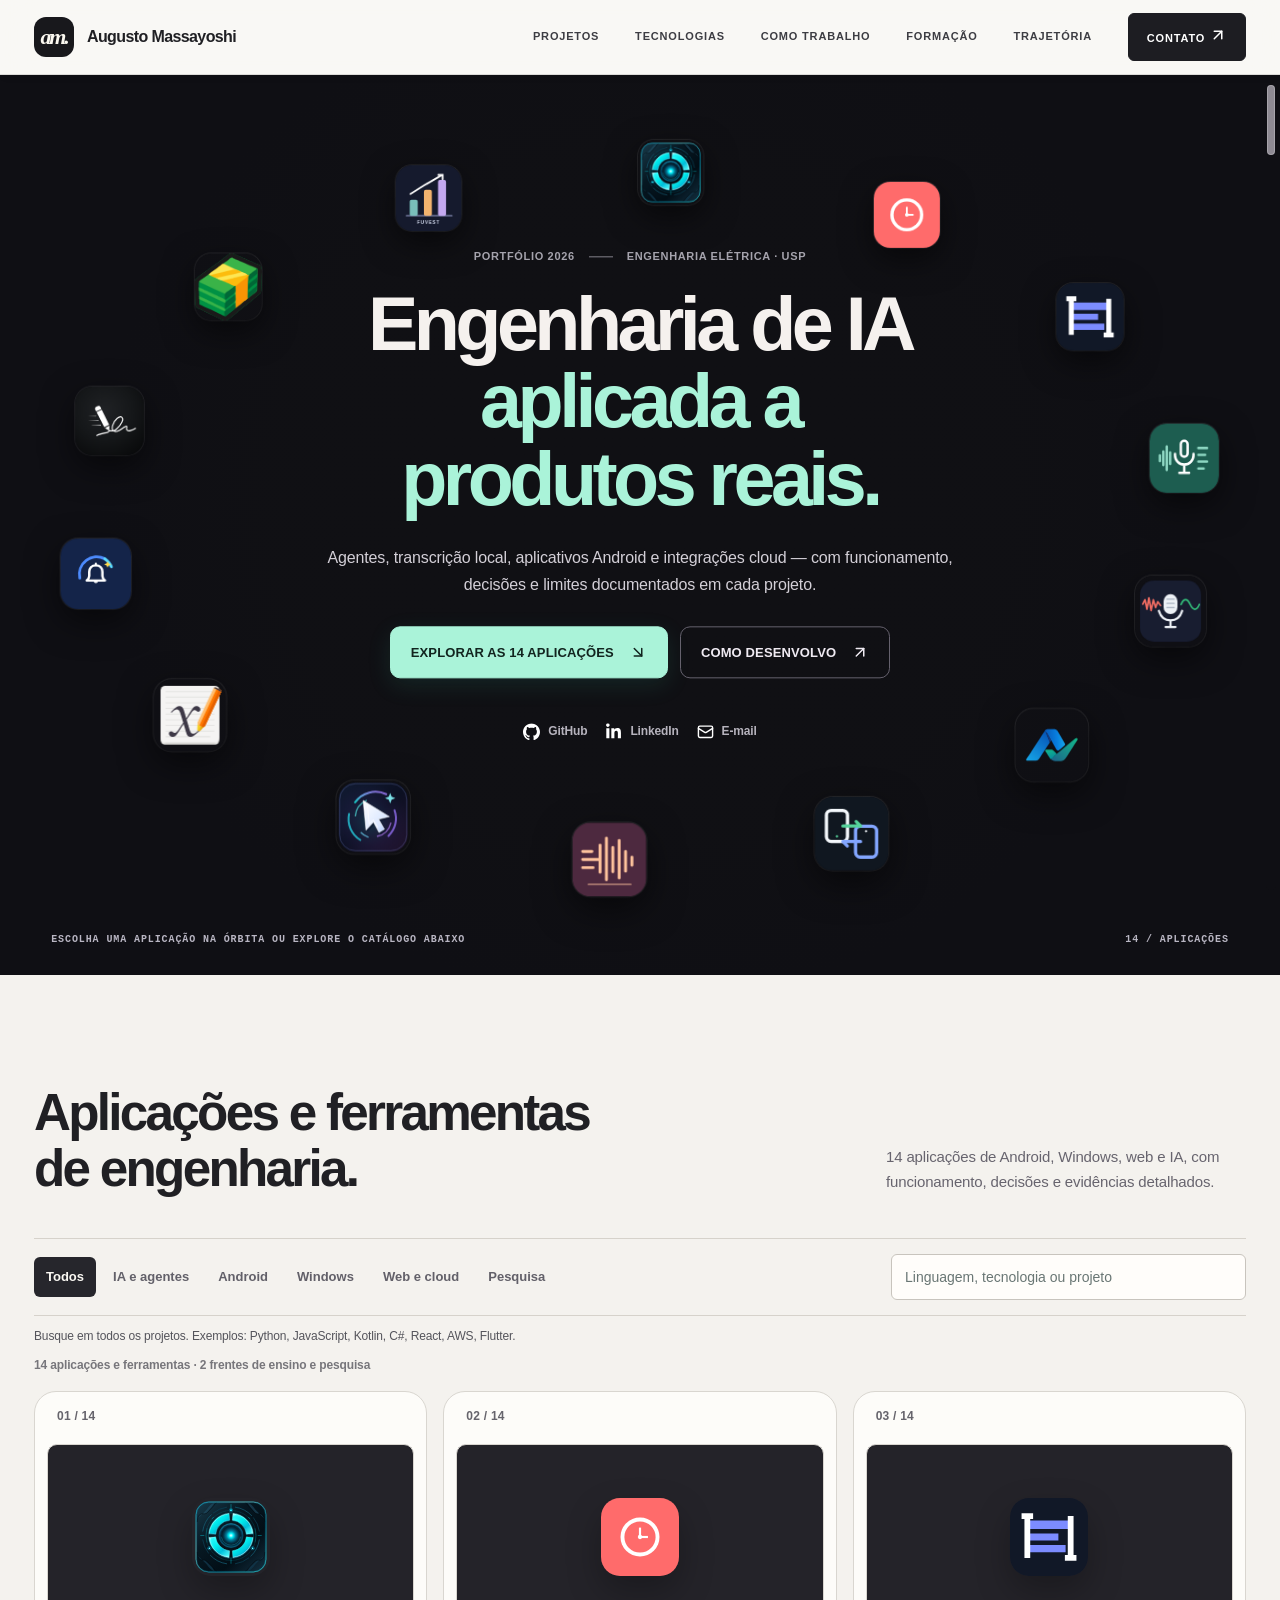
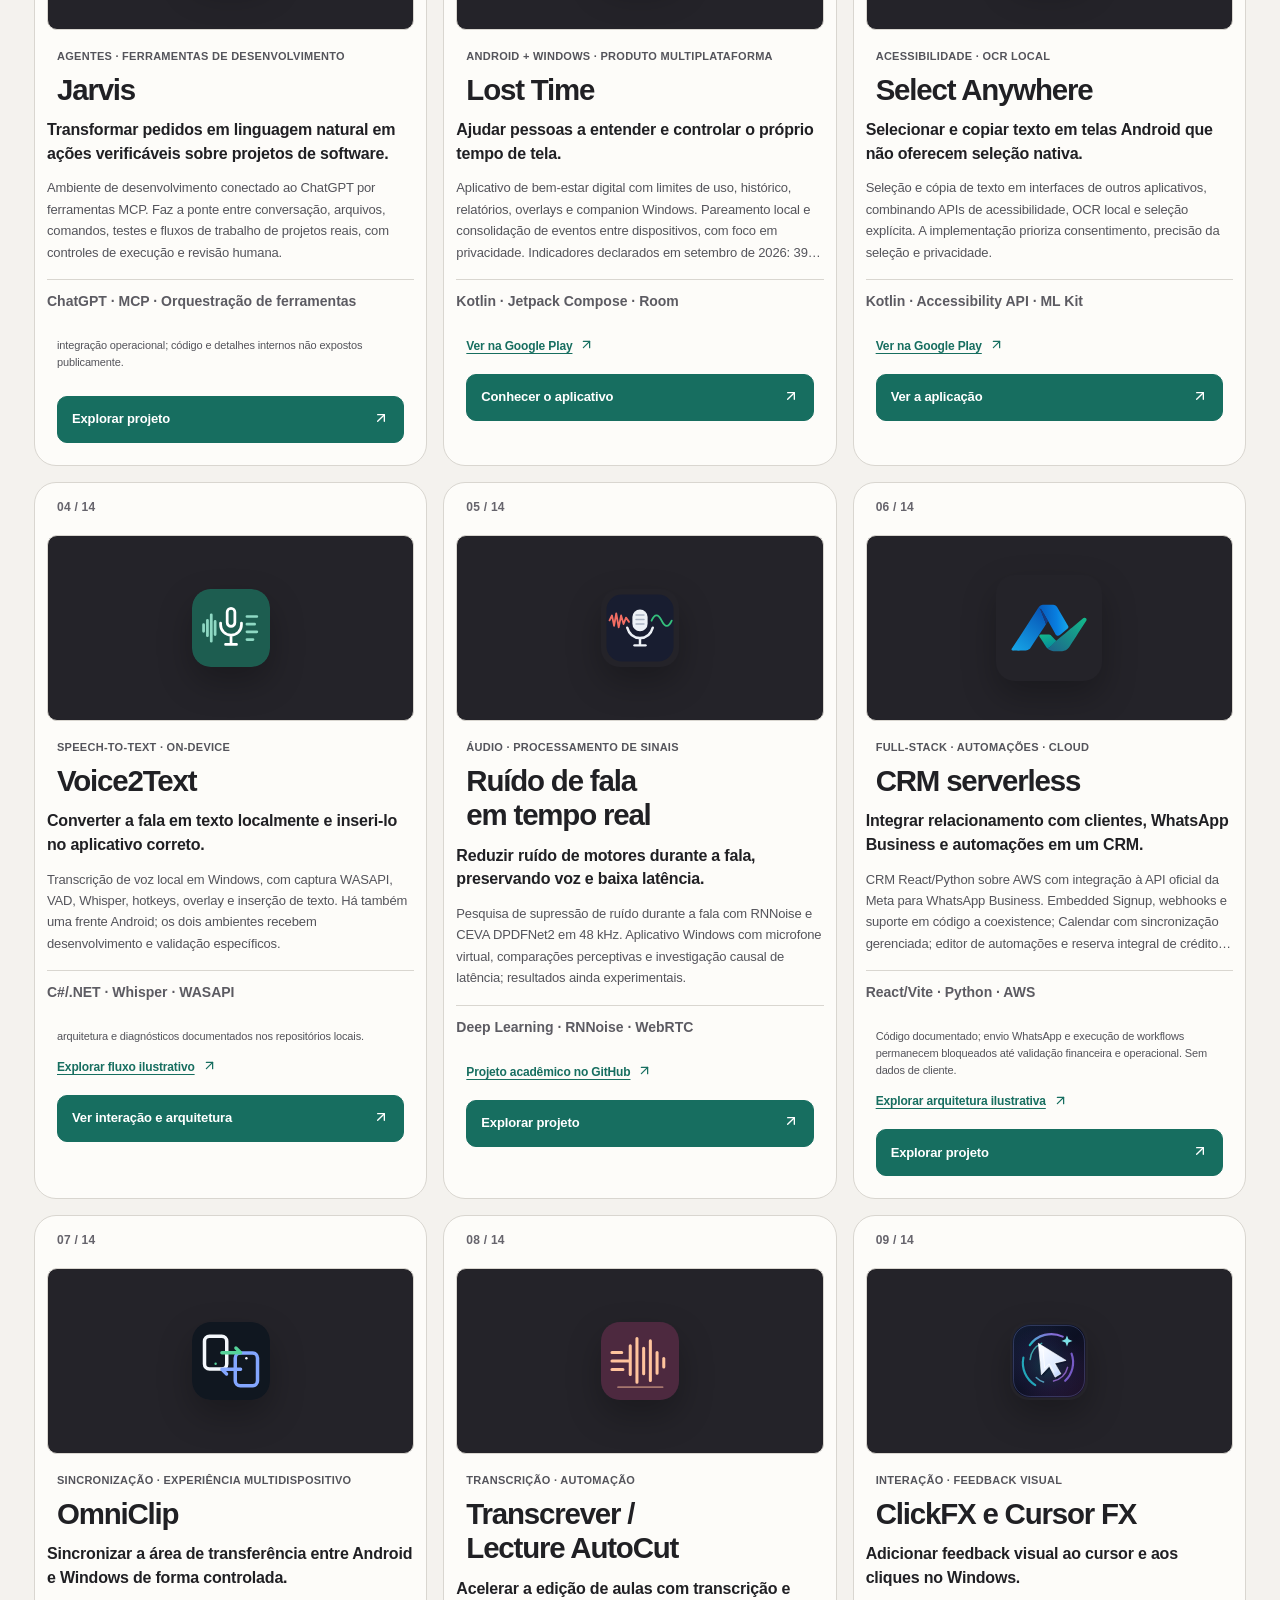
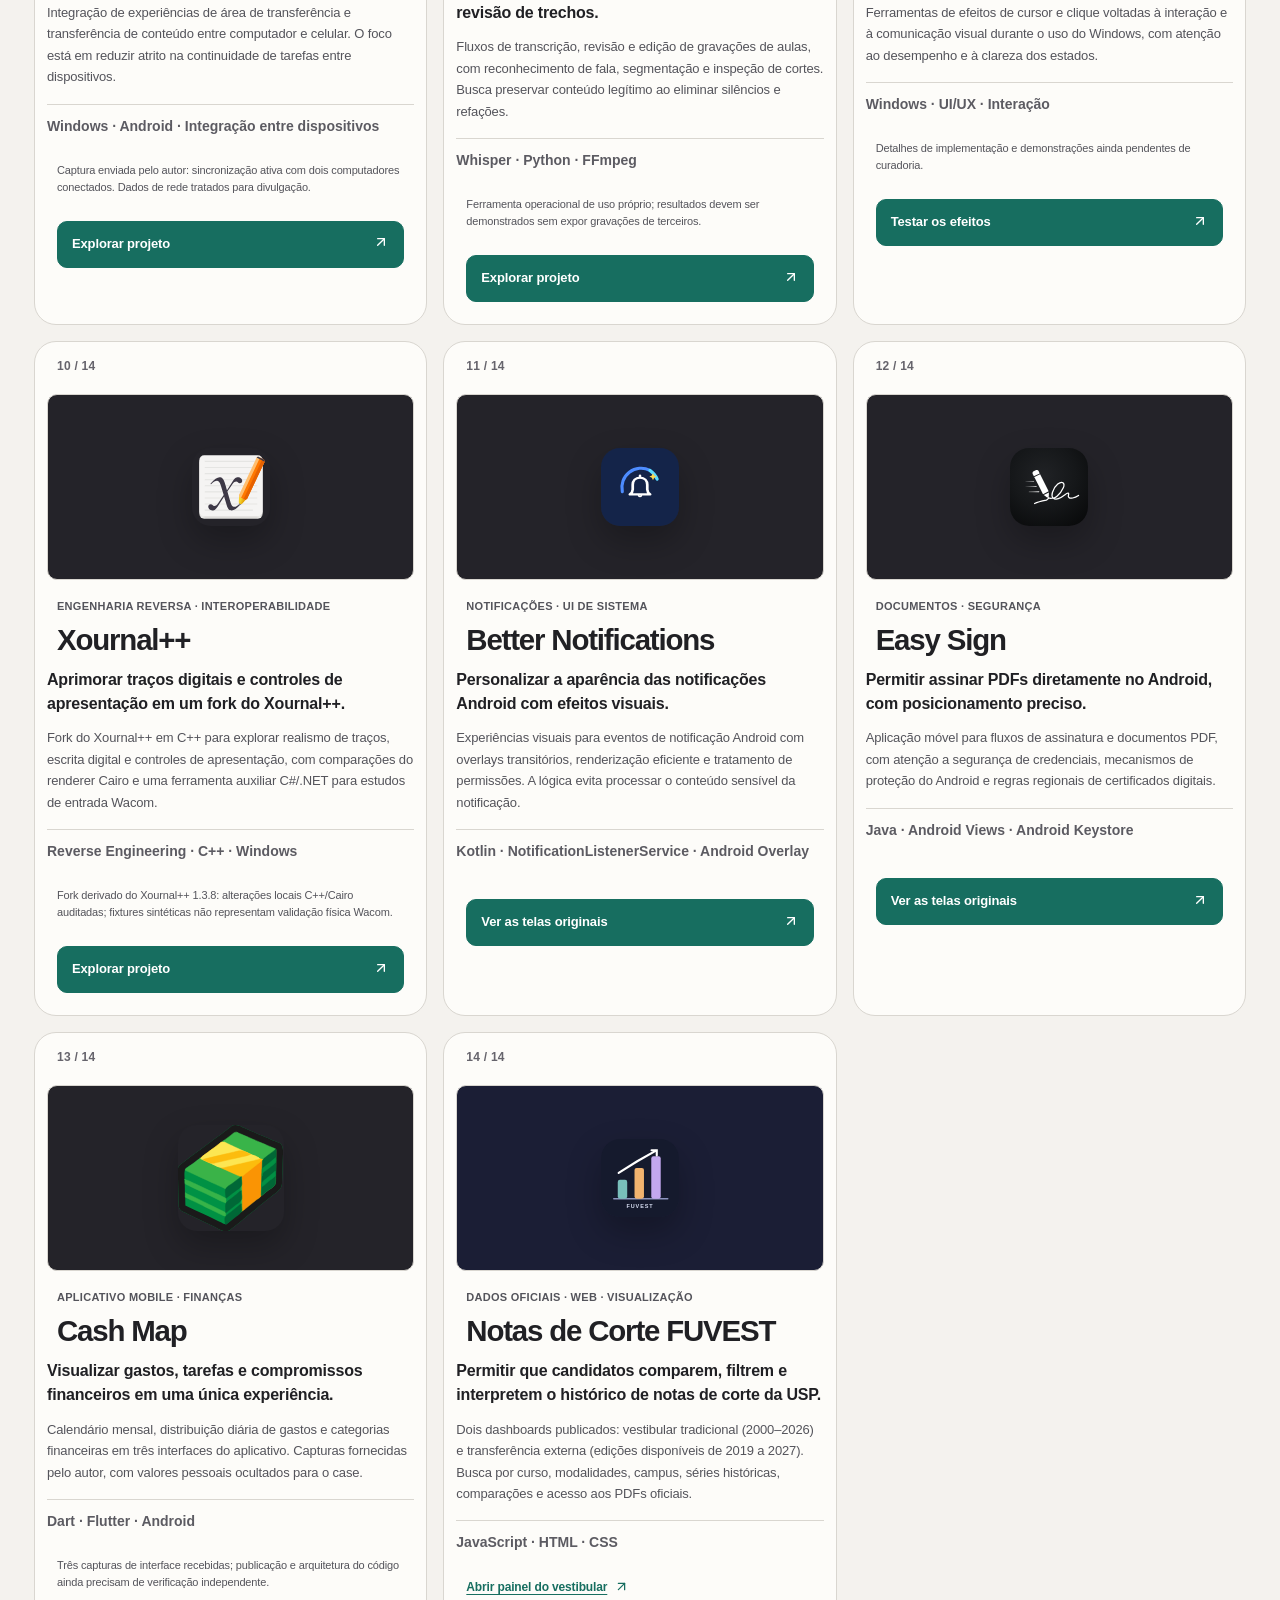
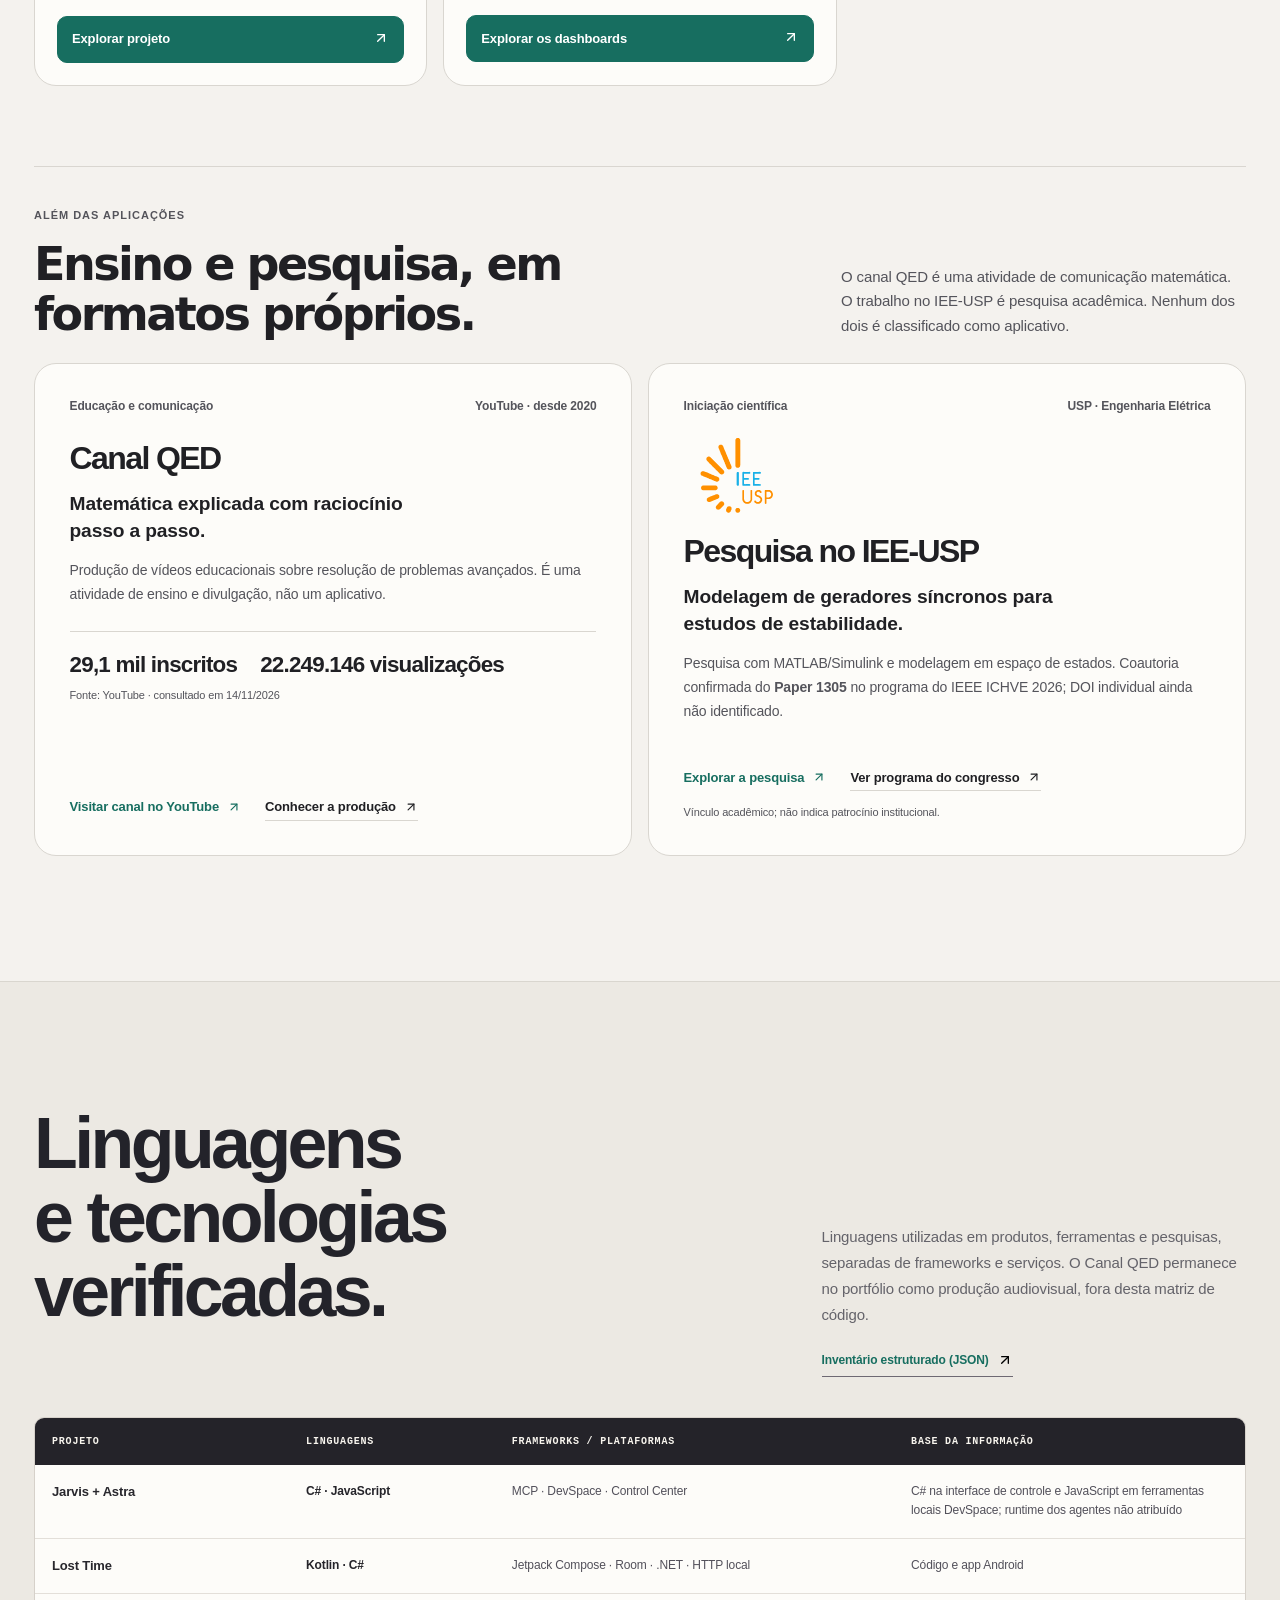
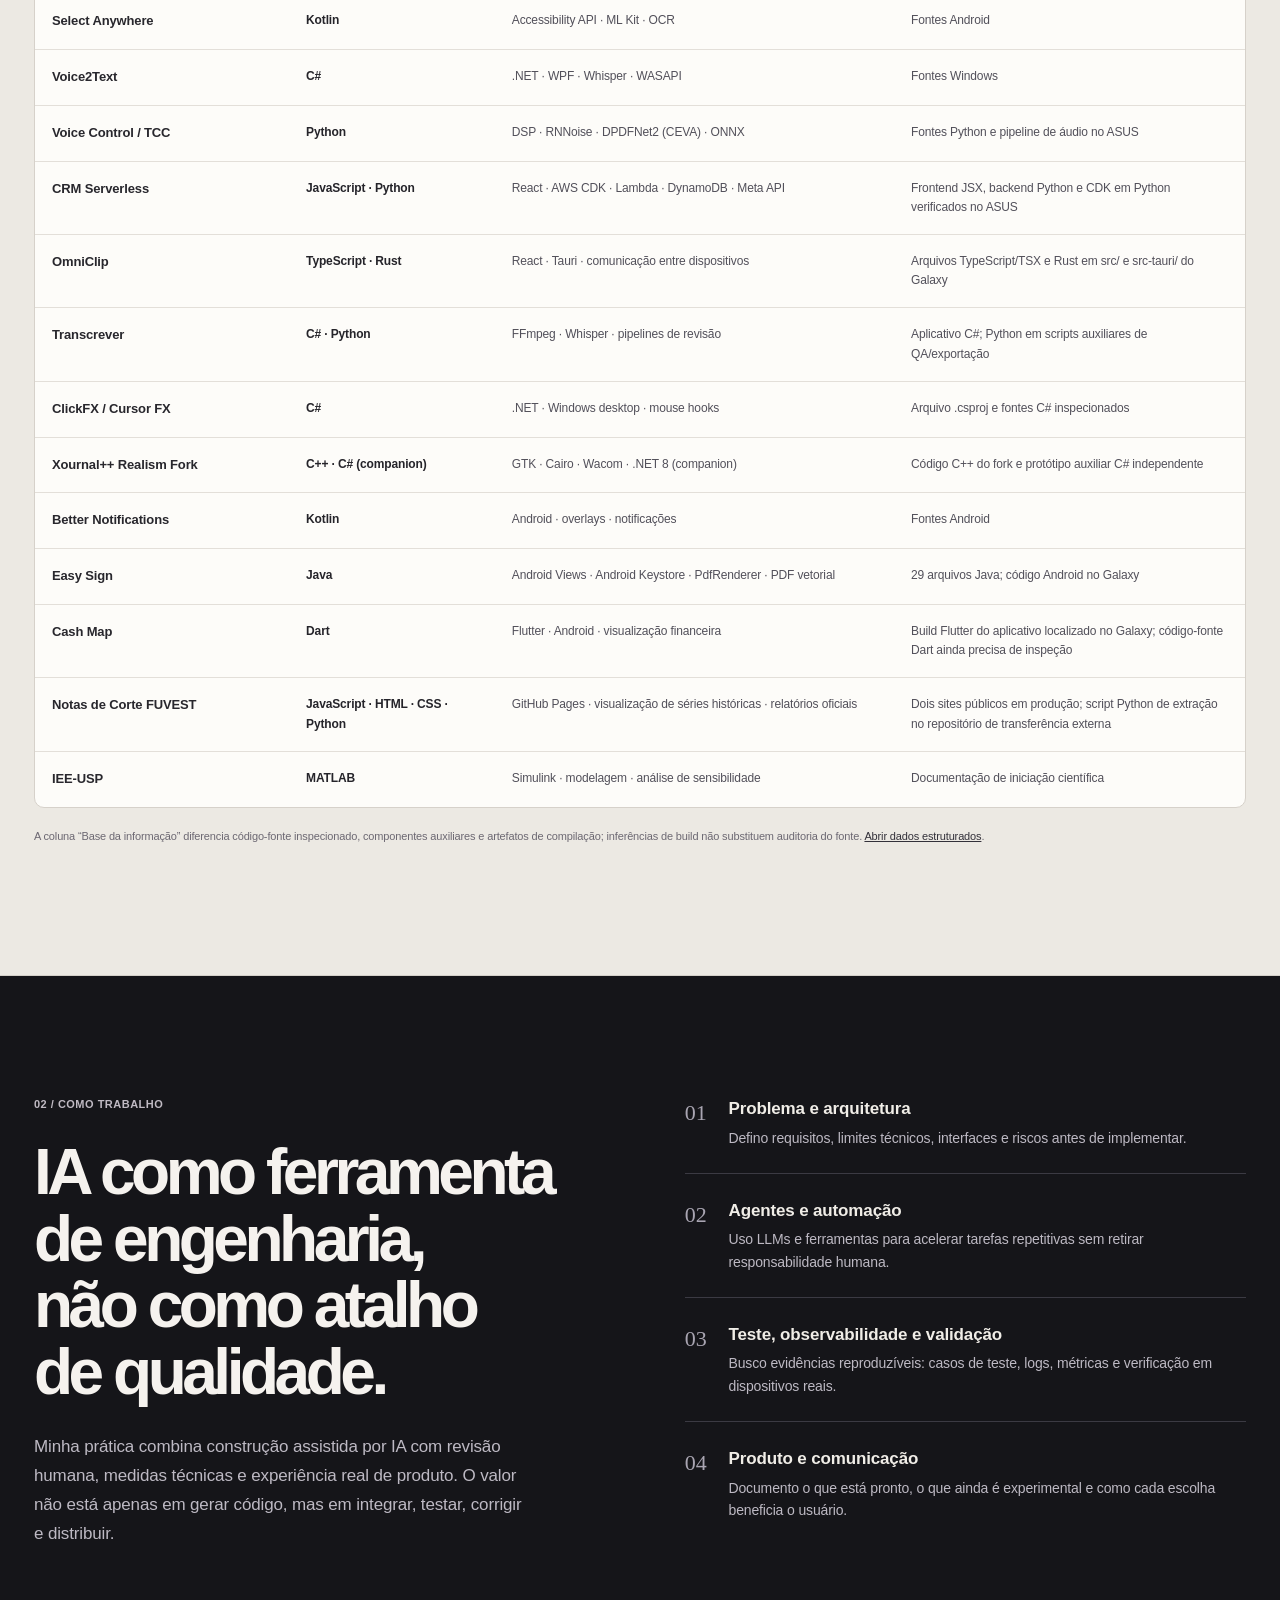
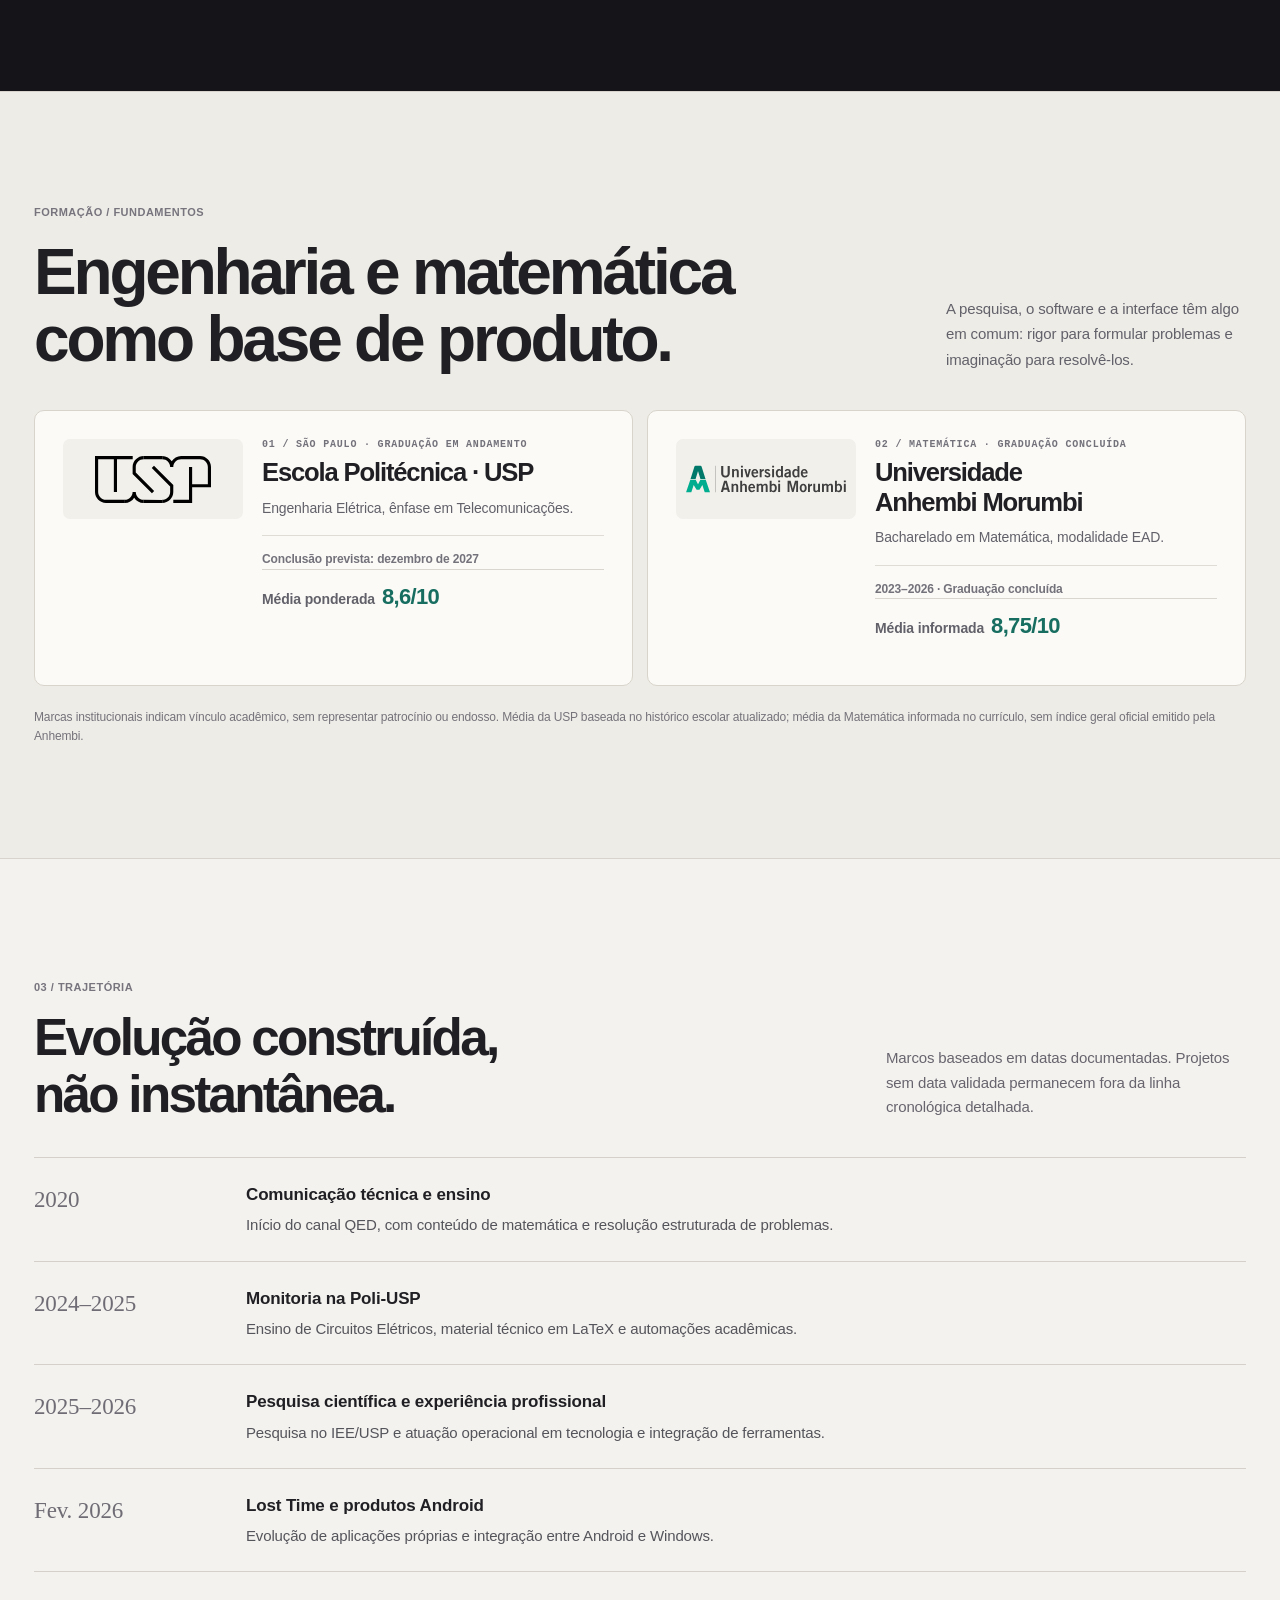
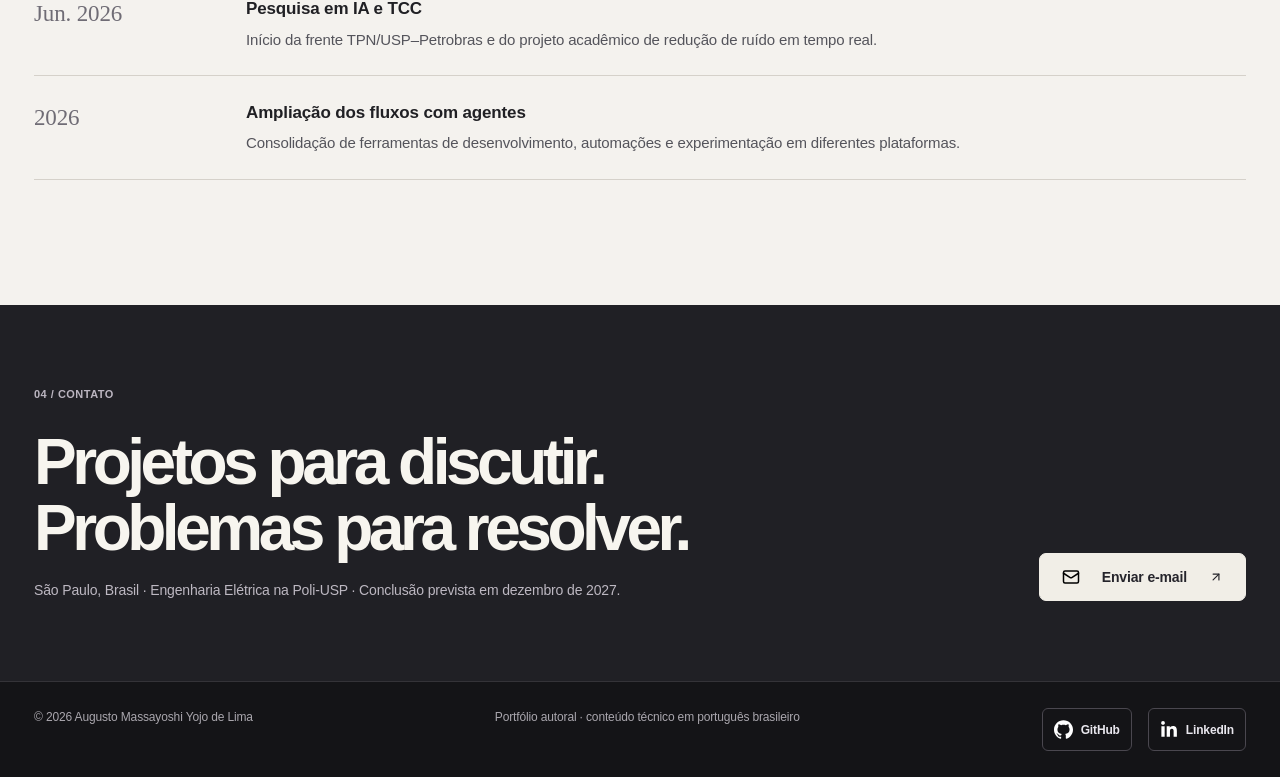
==== commit 5745eb5f: "Distinguish applications from education and research; restore project branding" ====
--- a/site-v16/index.html
+++ b/site-v16/index.html
@@ -7,7 +7,7 @@
   <link rel="icon" type="image/svg+xml" href="./assets/favicon-am.svg">
   <meta name="theme-color" media="(prefers-color-scheme: dark)" content="#17191E">
   <meta name="theme-color" media="(prefers-color-scheme: light)" content="#F4F2EE">
-  <meta name="description" content="Portfólio de Augusto Massayoshi: 16 projetos de engenharia de IA e software, agentes, aplicativos Android, Windows, web e pesquisa aplicada, com evidências e decisões técnicas.">
+  <meta name="description" content="Portfólio de Augusto Massayoshi: 14 aplicações e ferramentas de IA e software, além de educação matemática e pesquisa no IEE-USP.">
   <meta name="robots" content="index,follow,max-image-preview:large">
   <meta name="referrer" content="strict-origin-when-cross-origin">
   <link rel="canonical" href="https://qedxyzyt-dot.github.io/">
@@ -15,15 +15,15 @@
   <meta property="og:locale" content="pt_BR">
   <meta property="og:site_name" content="Portfólio · Augusto Massayoshi">
   <meta property="og:title" content="Engenharia de IA aplicada a produtos reais · Augusto Massayoshi">
-  <meta property="og:description" content="16 projetos de IA, Android, Windows, web e cloud, com tecnologias, evidências e decisões de engenharia.">
+  <meta property="og:description" content="14 aplicações de IA, Android, Windows, web e cloud, além de educação matemática e pesquisa acadêmica.">
   <meta property="og:url" content="https://qedxyzyt-dot.github.io/">
   <meta property="og:image" content="https://qedxyzyt-dot.github.io/assets/og-portfolio-v16.png">
   <meta property="og:image:width" content="1200">
   <meta property="og:image:height" content="630">
-  <meta property="og:image:alt" content="Augusto Massayoshi — Engenharia de IA aplicada a produtos reais; 16 projetos de software.">
+  <meta property="og:image:alt" content="Augusto Massayoshi — Engenharia de IA aplicada a produtos reais; 14 aplicações e 2 frentes de educação e pesquisa.">
   <meta name="twitter:card" content="summary_large_image">
   <meta name="twitter:title" content="Augusto Massayoshi · Engenharia de IA e Software">
-  <meta name="twitter:description" content="16 projetos com evidências, tecnologias e decisões de engenharia.">
+  <meta name="twitter:description" content="14 aplicações e ferramentas, mais educação matemática e pesquisa acadêmica.">
   <meta name="twitter:image" content="https://qedxyzyt-dot.github.io/assets/og-portfolio-v16.png">
   <meta name="author" content="Augusto Massayoshi Yojo de Lima">
   <link rel="alternate" type="application/json" href="./tech-index.json" title="Mapa técnico dos projetos">
@@ -43,6 +43,7 @@
   <link rel="stylesheet" href="./design-refine-v13.css">
   <link rel="stylesheet" href="./design-polish-v14.css">
   <link rel="stylesheet" href="./search-education-v15.css">
+  <link rel="stylesheet" href="./other-work-v17.css">
   <script src="./scroll-system.js" defer></script>
   <script src="./atelier.js" defer></script>
   <script src="./return-top-v13.js" defer></script>
@@ -75,7 +76,7 @@
       <h1><span>Engenharia de IA</span><span>aplicada a produtos reais.</span></h1>
       <p class="cosmos-deck">Agentes, transcrição local, aplicativos Android e integrações cloud — com funcionamento, decisões e limites documentados em cada projeto.</p>
       <div class="cosmos-actions">
-        <a class="cosmos-primary" href="#projetos">Ver os 16 projetos <img class="ui-inline-arrow" src="./assets/projects/ui-arrow-down-right.svg" alt="" width="19" height="19"></a>
+        <a class="cosmos-primary" href="#projetos">Explorar as 14 aplicações <img class="ui-inline-arrow" src="./assets/projects/ui-arrow-down-right.svg" alt="" width="19" height="19"></a>
         <a class="cosmos-secondary" href="#metodo">Como desenvolvo <img class="ui-inline-arrow" src="./assets/projects/ui-arrow-up-right.svg" alt="" width="18" height="18"></a>
       </div>
       <nav class="cosmos-social" aria-label="Links profissionais">
@@ -85,18 +86,18 @@
       </nav>
     </div>
     <div class="cosmos-lower">
-      <p>Escolha um projeto na órbita ou explore o catálogo abaixo</p>
-
-      <span class="cosmos-counter">16 / PROJETOS</span>
-    </div>
-    <div class="cosmos-mobile-label"><span>EXPLORE OS PROJETOS</span><div class="cosmos-rail-tools"><span id="cosmos-rail-position" aria-live="off">01 / 16</span><button type="button" id="cosmos-rail-prev" aria-label="Projeto anterior"><img src="./assets/projects/ui-arrow-left.svg" alt="" aria-hidden="true" width="16" height="16"></button><button type="button" id="cosmos-rail-next" aria-label="Próximo projeto"><img src="./assets/projects/ui-chevron-right.svg" alt="" aria-hidden="true" width="16" height="16"></button></div></div>
+      <p>Escolha uma aplicação na órbita ou explore o catálogo abaixo</p>
+
+      <span class="cosmos-counter">14 / APLICAÇÕES</span>
+    </div>
+    <div class="cosmos-mobile-label"><span>EXPLORE AS APLICAÇÕES</span><div class="cosmos-rail-tools"><span id="cosmos-rail-position" aria-live="off">01 / 14</span><button type="button" id="cosmos-rail-prev" aria-label="Projeto anterior"><img src="./assets/projects/ui-arrow-left.svg" alt="" aria-hidden="true" width="16" height="16"></button><button type="button" id="cosmos-rail-next" aria-label="Próximo projeto"><img src="./assets/projects/ui-chevron-right.svg" alt="" aria-hidden="true" width="16" height="16"></button></div></div>
     <div class="cosmos-mobile-rail" id="cosmos-rail" aria-label="Lista horizontal de projetos"></div>
   </section>
 
   <section id="projetos" class="section wrap">
     <div class="section-head">
-      <div><h2>Produtos, agentes e pesquisa aplicada.</h2></div>
-      <p>16 projetos com função clara, evidência rastreável e explicação técnica em cada caso.</p>
+      <div><h2>Aplicações e ferramentas de engenharia.</h2></div>
+      <p>14 aplicações de Android, Windows, web e IA, com funcionamento, decisões e evidências detalhados.</p>
     </div>
     <div class="filter-bar" role="group" aria-label="Filtrar projetos">
       <div class="filter-buttons">
@@ -114,7 +115,7 @@
 
     <div class="project-grid" id="grid">
       <article class="project featured" data-category="ia web desktop" id="jarvis">
-        <div class="project-top"><span class="number">01 / 16</span></div>
+        <div class="project-top"><span class="number">01 / 14</span></div>
         <div class="project-portrait portrait-jarvis" aria-hidden="true"><img class="portrait-ghost" src="./assets/projects/jarvis.svg" alt="" width="140" height="140" loading="lazy"><img class="portrait-logo" src="./assets/projects/jarvis.svg" alt="" width="90" height="90" loading="lazy"></div>
         <p class="project-type">AGENTES · FERRAMENTAS DE DESENVOLVIMENTO</p>
         <h3>Jarvis </h3>
@@ -126,7 +127,7 @@
         <a class="project-case-link" href="./cases/?project=jarvis">Explorar projeto <span aria-hidden="true"><img class="ui-inline-arrow" src="./assets/projects/ui-arrow-up-right.svg" width="15" height="15" alt="" aria-hidden="true"></span></a>
       </article>
       <article class="project featured" data-category="mobile desktop" id="lost-time">
-        <div class="project-top"><span class="number">02 / 16</span></div>
+        <div class="project-top"><span class="number">02 / 14</span></div>
         <div class="project-portrait portrait-lost-time" aria-hidden="true"><img class="portrait-ghost" src="./assets/projects/lost-time.svg" alt="" width="140" height="140" loading="lazy" decoding="async"><img class="portrait-logo" src="./assets/projects/lost-time.svg" alt="" width="90" height="90" loading="lazy" decoding="async"></div>
         <p class="project-type">ANDROID + WINDOWS · PRODUTO MULTIPLATAFORMA</p>
         <h3>Lost Time</h3>
@@ -138,7 +139,7 @@
         <a class="project-case-link" href="./cases/?project=lost-time">Conhecer o aplicativo <span aria-hidden="true"><img class="ui-inline-arrow" src="./assets/projects/ui-arrow-up-right.svg" width="15" height="15" alt="" aria-hidden="true"></span></a>
       </article>
       <article class="project" data-category="mobile ia" id="select-anywhere">
-        <div class="project-top"><span class="number">03 / 16</span></div>
+        <div class="project-top"><span class="number">03 / 14</span></div>
         <div class="project-portrait portrait-select-anywhere" aria-hidden="true"><img class="portrait-ghost" src="./assets/projects/select-anywhere.svg" alt="" width="140" height="140" loading="lazy" decoding="async"><img class="portrait-logo" src="./assets/projects/select-anywhere.svg" alt="" width="90" height="90" loading="lazy" decoding="async"></div>
         <p class="project-type">ACESSIBILIDADE · OCR LOCAL</p>
         <h3>Select Anywhere</h3>
@@ -150,7 +151,7 @@
         <a class="project-case-link" href="./cases/?project=select-anywhere">Ver a aplicação <span aria-hidden="true"><img class="ui-inline-arrow" src="./assets/projects/ui-arrow-up-right.svg" width="15" height="15" alt="" aria-hidden="true"></span></a>
       </article>
       <article class="project" data-category="desktop mobile ia" id="voice2text">
-        <div class="project-top"><span class="number">04 / 16</span></div>
+        <div class="project-top"><span class="number">04 / 14</span></div>
         <div class="project-portrait portrait-voice2text" aria-hidden="true"><img class="portrait-ghost" src="./assets/projects/voice2text.svg" alt="" width="140" height="140" loading="lazy"><img class="portrait-logo" src="./assets/projects/voice2text.svg" alt="" width="90" height="90" loading="lazy"></div>
         <p class="project-type">SPEECH-TO-TEXT · ON-DEVICE</p>
         <h3>Voice2Text</h3>
@@ -163,7 +164,7 @@
         <a class="project-case-link" href="./cases/?project=voice2text">Ver interação e arquitetura <span aria-hidden="true"><img class="ui-inline-arrow" src="./assets/projects/ui-arrow-up-right.svg" width="15" height="15" alt="" aria-hidden="true"></span></a>
       </article>
       <article class="project" data-category="ia desktop pesquisa" id="tcc">
-        <div class="project-top"><span class="number">05 / 16</span></div>
+        <div class="project-top"><span class="number">05 / 14</span></div>
         <div class="project-portrait portrait-tcc" aria-hidden="true"><img class="portrait-ghost" src="./assets/projects/tcc.svg" alt="" width="140" height="140" loading="lazy"><img class="portrait-logo" src="./assets/projects/tcc.svg" alt="" width="90" height="90" loading="lazy"></div>
         <p class="project-type">ÁUDIO · PROCESSAMENTO DE SINAIS</p>
         <h3>Ruído de fala em tempo real</h3>
@@ -175,7 +176,7 @@
         <a class="project-case-link" href="./cases/?project=tcc">Explorar projeto <span aria-hidden="true"><img class="ui-inline-arrow" src="./assets/projects/ui-arrow-up-right.svg" width="15" height="15" alt="" aria-hidden="true"></span></a>
       </article>
       <article class="project" data-category="web ia" id="crm">
-        <div class="project-top"><span class="number">06 / 16</span></div>
+        <div class="project-top"><span class="number">06 / 14</span></div>
         <div class="project-portrait portrait-crm" aria-hidden="true"><img class="portrait-ghost" src="./assets/projects/crm.svg" alt="" width="140" height="140" loading="lazy"><img class="portrait-logo" src="./assets/projects/crm.svg" alt="" width="90" height="90" loading="lazy"></div>
         <p class="project-type">FULL-STACK · AUTOMAÇÕES · CLOUD</p>
         <h3>CRM serverless</h3>
@@ -188,7 +189,7 @@
         <a class="project-case-link" href="./cases/?project=crm">Explorar projeto <span aria-hidden="true"><img class="ui-inline-arrow" src="./assets/projects/ui-arrow-up-right.svg" width="15" height="15" alt="" aria-hidden="true"></span></a>
       </article>
       <article class="project" data-category="mobile desktop" id="omniclip">
-        <div class="project-top"><span class="number">07 / 16</span></div>
+        <div class="project-top"><span class="number">07 / 14</span></div>
         <div class="project-portrait portrait-omniclip" aria-hidden="true"><img class="portrait-ghost" src="./assets/projects/omniclip.svg" alt="" width="140" height="140" loading="lazy"><img class="portrait-logo" src="./assets/projects/omniclip.svg" alt="" width="90" height="90" loading="lazy"></div>
         <p class="project-type">SINCRONIZAÇÃO · EXPERIÊNCIA MULTIDISPOSITIVO</p>
         <h3>OmniClip</h3>
@@ -200,7 +201,7 @@
         <a class="project-case-link" href="./cases/?project=omniclip">Explorar projeto <span aria-hidden="true"><img class="ui-inline-arrow" src="./assets/projects/ui-arrow-up-right.svg" width="15" height="15" alt="" aria-hidden="true"></span></a>
       </article>
       <article class="project" data-category="desktop ia" id="transcrever">
-        <div class="project-top"><span class="number">08 / 16</span></div>
+        <div class="project-top"><span class="number">08 / 14</span></div>
         <div class="project-portrait portrait-transcrever" aria-hidden="true"><img class="portrait-ghost" src="./assets/projects/transcrever.svg" alt="" width="140" height="140" loading="lazy"><img class="portrait-logo" src="./assets/projects/transcrever.svg" alt="" width="90" height="90" loading="lazy"></div>
         <p class="project-type">TRANSCRIÇÃO · AUTOMAÇÃO</p>
         <h3>Transcrever / Lecture AutoCut</h3>
@@ -212,7 +213,7 @@
         <a class="project-case-link" href="./cases/?project=transcrever">Explorar projeto <span aria-hidden="true"><img class="ui-inline-arrow" src="./assets/projects/ui-arrow-up-right.svg" width="15" height="15" alt="" aria-hidden="true"></span></a>
       </article>
       <article class="project" data-category="desktop" id="clickfx">
-        <div class="project-top"><span class="number">09 / 16</span></div>
+        <div class="project-top"><span class="number">09 / 14</span></div>
         <div class="project-portrait portrait-clickfx" aria-hidden="true"><img class="portrait-ghost" src="./assets/projects/clickfx.svg" alt="" width="140" height="140" loading="lazy"><img class="portrait-logo" src="./assets/projects/clickfx.svg" alt="" width="90" height="90" loading="lazy"></div>
         <p class="project-type">INTERAÇÃO · FEEDBACK VISUAL</p>
         <h3>ClickFX e Cursor FX</h3>
@@ -224,7 +225,7 @@
         <a class="project-case-link" href="./cases/?project=clickfx">Testar os efeitos <span aria-hidden="true"><img class="ui-inline-arrow" src="./assets/projects/ui-arrow-up-right.svg" width="15" height="15" alt="" aria-hidden="true"></span></a>
       </article>
       <article class="project" data-category="desktop pesquisa" id="xournal-plus-plus">
-        <div class="project-top"><span class="number">10 / 16</span></div>
+        <div class="project-top"><span class="number">10 / 14</span></div>
         <div class="project-portrait portrait-xournal-plus-plus" aria-hidden="true"><img class="portrait-ghost" src="./assets/projects/xournal-plus-plus.svg" alt="" width="140" height="140" loading="lazy"><img class="portrait-logo" src="./assets/projects/xournal-plus-plus.svg" alt="" width="90" height="90" loading="lazy"></div>
         <p class="project-type">ENGENHARIA REVERSA · INTEROPERABILIDADE</p>
         <h3>Xournal++</h3>
@@ -236,7 +237,7 @@
         <a class="project-case-link" href="./cases/?project=xournal-plus-plus">Explorar projeto <span aria-hidden="true"><img class="ui-inline-arrow" src="./assets/projects/ui-arrow-up-right.svg" width="15" height="15" alt="" aria-hidden="true"></span></a>
       </article>
       <article class="project" data-category="mobile" id="better-notifications">
-        <div class="project-top"><span class="number">11 / 16</span></div>
+        <div class="project-top"><span class="number">11 / 14</span></div>
         <div class="project-portrait portrait-better-notifications" aria-hidden="true"><img class="portrait-ghost" src="./assets/projects/better-notifications.svg" alt="" width="140" height="140" loading="lazy" decoding="async"><img class="portrait-logo" src="./assets/projects/better-notifications.svg" alt="" width="90" height="90" loading="lazy" decoding="async"></div>
         <p class="project-type">NOTIFICAÇÕES · UI DE SISTEMA</p>
         <h3>Better Notifications</h3>
@@ -248,7 +249,7 @@
         <a class="project-case-link" href="./cases/?project=better-notifications">Ver as telas originais <span aria-hidden="true"><img class="ui-inline-arrow" src="./assets/projects/ui-arrow-up-right.svg" width="15" height="15" alt="" aria-hidden="true"></span></a>
       </article>
       <article class="project" data-category="mobile" id="easy-sign">
-        <div class="project-top"><span class="number">12 / 16</span></div>
+        <div class="project-top"><span class="number">12 / 14</span></div>
         <div class="project-portrait portrait-easy-sign" aria-hidden="true"><img class="portrait-ghost" src="./assets/projects/easy-sign.svg" alt="" width="140" height="140" loading="lazy" decoding="async"><img class="portrait-logo" src="./assets/projects/easy-sign.svg" alt="" width="90" height="90" loading="lazy" decoding="async"></div>
         <p class="project-type">DOCUMENTOS · SEGURANÇA</p>
         <h3>Easy Sign</h3>
@@ -260,7 +261,7 @@
         <a class="project-case-link" href="./cases/?project=easy-sign">Ver as telas originais <span aria-hidden="true"><img class="ui-inline-arrow" src="./assets/projects/ui-arrow-up-right.svg" width="15" height="15" alt="" aria-hidden="true"></span></a>
       </article>
       <article class="project" data-category="mobile web" id="cash-map">
-        <div class="project-top"><span class="number">13 / 16</span></div>
+        <div class="project-top"><span class="number">13 / 14</span></div>
         <div class="project-portrait portrait-cash-map" aria-hidden="true"><img class="portrait-ghost" src="./assets/projects/cash-map.svg" alt="" width="140" height="140" loading="lazy"><img class="portrait-logo" src="./assets/projects/cash-map.svg" alt="" width="90" height="90" loading="lazy"></div>
         <p class="project-type">APLICATIVO MOBILE · FINANÇAS</p>
         <h3>Cash Map</h3>
@@ -272,7 +273,7 @@
         <a class="project-case-link" href="./cases/?project=cash-map">Explorar projeto <span aria-hidden="true"><img class="ui-inline-arrow" src="./assets/projects/ui-arrow-up-right.svg" width="15" height="15" alt="" aria-hidden="true"></span></a>
       </article>
       <article class="project" data-category="web" id="fuvest">
-        <div class="project-top"><span class="number">14 / 16</span></div>
+        <div class="project-top"><span class="number">14 / 14</span></div>
         <div class="project-portrait portrait-fuvest" aria-hidden="true"><img class="portrait-ghost" src="./assets/projects/fuvest.svg" alt="" width="140" height="140" loading="lazy" decoding="async"><img class="portrait-logo" src="./assets/projects/fuvest.svg" alt="" width="90" height="90" loading="lazy" decoding="async"></div>
         <p class="project-type">DADOS OFICIAIS · WEB · VISUALIZAÇÃO</p>
         <h3>Notas de Corte FUVEST</h3>
@@ -282,32 +283,40 @@
         <a class="project-link" href="https://qedxyzyt-dot.github.io/notas-de-corte-fuvest-vestibular/" target="_blank" rel="noopener noreferrer">Abrir painel do vestibular <span aria-hidden="true"><img class="ui-inline-arrow" src="./assets/projects/ui-arrow-up-right.svg" width="15" height="15" alt=""></span></a>
         <a class="project-case-link" href="./cases/?project=fuvest">Explorar os dashboards <span aria-hidden="true"><img class="ui-inline-arrow" src="./assets/projects/ui-arrow-up-right.svg" width="15" height="15" alt="" aria-hidden="true"></span></a>
       </article>
-      <article class="project" data-category="web" id="qed">
-        <div class="project-top"><span class="number">15 / 16</span></div>
-        <div class="project-portrait portrait-qed" aria-hidden="true"><img class="portrait-ghost" src="./assets/projects/qed.svg" alt="" width="140" height="140" loading="lazy"><img class="portrait-logo" src="./assets/projects/qed.svg" alt="" width="90" height="90" loading="lazy"></div>
-        <p class="project-type">MATEMÁTICA · ENSINO E EXPLICAÇÃO</p>
-        <h3>Canal QED</h3>
-        <p class="project-objective">Ensinar raciocínio matemático com vídeos de resolução passo a passo.</p>
-        <p>Resolução de problemas avançados de matemática em vídeos educacionais. Demonstra organização de raciocínio e consistência desde 2020. Dados públicos consultados em 14/11/2026: <strong id="qed-subs">29,1 mil inscritos</strong> e <strong id="qed-views">22.249.146 visualizações</strong>. <small id="qed-stats-date">Fonte: YouTube, 14/11/2026</small></p>
-        <p class="project-techline">Matemática · Didática · Comunicação técnica</p>
-        <a class="project-link" href="https://www.youtube.com/channel/UCiwhkT-ZkNQlmupN7jduBUA" target="_blank" rel="noopener noreferrer">Canal no YouTube <span aria-hidden="true"><img class="ui-inline-arrow" src="./assets/projects/ui-arrow-up-right.svg" width="15" height="15" alt="" aria-hidden="true"></span></a>
-      
-        <a class="project-case-link" href="./cases/?project=qed">Detalhes do projeto <span aria-hidden="true"><img class="ui-inline-arrow" src="./assets/projects/ui-arrow-up-right.svg" width="15" height="15" alt="" aria-hidden="true"></span></a>
-      </article>
-      <article class="project" data-category="pesquisa" id="iee">
-        <div class="project-top"><span class="number">16 / 16</span></div>
-        <div class="project-portrait portrait-iee" aria-hidden="true"><img class="portrait-ghost" src="./assets/projects/iee-official-traced-v12.svg" alt="" width="140" height="140" loading="lazy"><img class="portrait-logo" src="./assets/projects/iee-official-traced-v12.svg" alt="" width="90" height="90" loading="lazy"></div>
-        <p class="project-type">MODELOS E SIMULAÇÃO</p>
-        <h3>IEE–USP</h3>
-        <p class="project-objective">Estudar a estabilidade de sistemas elétricos com geradores e inversores.</p>
-        <p>Iniciação científica sobre modelagem de geradores síncronos em espaço de estados e estabilidade de sistemas elétricos com inserção de inversores. MATLAB/Simulink, linearização e autovalores. Coautor do Paper 1305 incluído no programa oficial do IEEE ICHVE 2026, com título e autoria confirmados pela conferência.</p>
-        <p class="project-techline">MATLAB · Simulink · Modelagem</p>
-        <p class="project-evidence">Período indicado no portfólio: 2025–2026. IEEE ICHVE 2026: Paper 1305 com A. M. Yojo de Lima, E. Gurski e L. F. Normandia Lourenço; DOI individual a confirmar.</p>
-      
-        <a class="project-case-link" href="./cases/?project=iee">Detalhes do projeto <span aria-hidden="true"><img class="ui-inline-arrow" src="./assets/projects/ui-arrow-up-right.svg" width="15" height="15" alt="" aria-hidden="true"></span></a>
-      </article>
-    </div>
-    <div class="empty" id="empty" hidden>Nenhum projeto corresponde à busca. Tente outra palavra ou volte para “Todos”.</div>
+    </div>
+    <div class="empty" id="empty" hidden>Nenhum resultado corresponde à busca. Tente outra palavra ou selecione “Todos”.</div>
+    <section id="outras-frentes" class="other-work" aria-labelledby="other-work-title">
+      <div class="other-work-head">
+        <div><p class="other-work-kicker">ALÉM DAS APLICAÇÕES</p><h2 id="other-work-title">Ensino e pesquisa, em formatos próprios.</h2></div>
+        <p>O canal QED é uma atividade de comunicação matemática. O trabalho no IEE-USP é pesquisa acadêmica. Nenhum dos dois é classificado como aplicativo.</p>
+      </div>
+      <div class="other-work-grid" id="other-grid">
+        <article class="other-work-card other-work-qed" data-category="conteudo" id="qed">
+          <div class="other-work-top"><span>Educação e comunicação</span><span>YouTube · desde 2020</span></div>
+          <h3>Canal QED</h3>
+          <p class="other-work-lead">Matemática explicada com raciocínio passo a passo.</p>
+          <p>Produção de vídeos educacionais sobre resolução de problemas avançados. É uma atividade de ensino e divulgação, não um aplicativo.</p>
+          <div class="other-work-numbers" aria-label="Indicadores históricos do canal"><strong id="qed-subs">29,1 mil inscritos</strong><strong id="qed-views">22.249.146 visualizações</strong></div>
+          <small id="qed-stats-date">Fonte: YouTube, 14/11/2026</small>
+          <div class="other-work-actions">
+            <a class="other-work-primary" href="https://www.youtube.com/channel/UCiwhkT-ZkNQlmupN7jduBUA" target="_blank" rel="noopener noreferrer">Visitar canal no YouTube <img class="ui-inline-arrow" src="./assets/projects/ui-arrow-up-right.svg" alt="" width="16" height="16"></a>
+            <a class="other-work-secondary" href="./cases/?project=qed">Conhecer a produção <img class="ui-inline-arrow" src="./assets/projects/ui-arrow-up-right.svg" alt="" width="16" height="16"></a>
+          </div>
+        </article>
+        <article class="other-work-card other-work-iee" data-category="pesquisa" id="iee">
+          <div class="other-work-top"><span>Iniciação científica</span><span>USP · Engenharia Elétrica</span></div>
+          <div class="other-work-iee-ident"><img src="./assets/projects/iee-official-traced-v12.svg" alt="Logotipo colorido do IEE-USP" width="106" height="92" loading="lazy"></div>
+          <h3>Pesquisa no IEE-USP</h3>
+          <p class="other-work-lead">Modelagem de geradores síncronos para estudos de estabilidade.</p>
+          <p>Pesquisa com MATLAB/Simulink e modelagem em espaço de estados. Coautoria confirmada do <strong>Paper 1305</strong> no programa do IEEE ICHVE 2026; DOI individual ainda não identificado.</p>
+          <div class="other-work-actions">
+            <a class="other-work-primary" href="./cases/?project=iee">Explorar a pesquisa <img class="ui-inline-arrow" src="./assets/projects/ui-arrow-up-right.svg" alt="" width="16" height="16"></a>
+            <a class="other-work-secondary" href="https://www.ichve2026.com.br/?q=program" target="_blank" rel="noopener noreferrer">Ver programa do congresso <img class="ui-inline-arrow" src="./assets/projects/ui-arrow-up-right.svg" alt="" width="16" height="16"></a>
+          </div>
+          <small class="other-work-disclaimer">Vínculo acadêmico; não indica patrocínio institucional.</small>
+        </article>
+      </div>
+    </section>
 
   </section>
 
--- a/site-v16/personality.css
+++ b/site-v16/personality.css
@@ -64,7 +64,7 @@
 .tech-index-foot a{color:#33313a}
 /* VideoCase: gallery, real YouTube media, no invented engagement metrics. */
 html[data-project="qed"] .case-hero{background:#211b1d}
-html[data-project="qed"] .case-hero h1{font-family:Georgia,serif;font-style:italic;font-weight:450;letter-spacing:-.06em}
+html[data-project="qed"] .case-hero h1{font-style:normal;font-weight:700;letter-spacing:-.055em}
 html[data-project="qed"] .case-artframe{border-color:#65555d;background:#1b1518}
 html[data-project="qed"] .case-proof{background:#2b2428}
 html[data-project="qed"] .case-architecture{background:#eee9e2}
--- a/site-v16/other-work-v17.css
+++ b/site-v16/other-work-v17.css
@@ -0,0 +1,111 @@
+/* V17 — separating software products from educational and academic work.
+   Quiet editorial cards, same contrast and spacing tokens as the portfolio. */
+#grid[hidden],#outras-frentes[hidden],.other-work-card[hidden]{display:none!important}
+.other-work{
+ margin-top:clamp(48px,6.2vw,96px);
+ border-top:1px solid var(--line);
+ padding-top:clamp(30px,3.2vw,50px)
+}
+#grid[hidden]~.other-work{margin-top:15px}
+.other-work-head{
+ display:grid;grid-template-columns:minmax(0,1.4fr) minmax(220px,.75fr);
+ gap:clamp(24px,4vw,64px);align-items:end;margin-bottom:24px
+}
+.other-work-kicker{
+ margin:0 0 14px;font-size:11px;font-weight:750;letter-spacing:.09em;
+ color:var(--subtle)
+}
+.other-work-head h2{
+ font-family:var(--sans,"Segoe UI",Arial,sans-serif);
+ font-size:clamp(34px,3.6vw,53px);font-weight:700;letter-spacing:-.055em;
+ line-height:1.09;margin:0;color:var(--ink)
+}
+.other-work-head>p{
+ color:var(--subtle);font-size:15px;line-height:1.65;margin:0
+}
+.other-work-grid{
+ display:grid;grid-template-columns:repeat(2,minmax(0,1fr));gap:16px
+}
+.other-work-card{
+ border:1px solid var(--line);background:var(--surface);
+ border-radius:var(--ds-card-radius,20px);padding:clamp(23px,2.7vw,38px);
+ display:flex;flex-direction:column;min-width:0;box-shadow:none;
+ transition:border-color .18s ease
+}
+.other-work-card:hover,.other-work-card:focus-within{border-color:var(--ds-accent)}
+.other-work-top{
+ display:flex;gap:12px;justify-content:space-between;flex-wrap:wrap;
+ color:var(--subtle);font-size:12px;font-weight:650;line-height:1.4;
+ margin-bottom:26px
+}
+.other-work-card h3{
+ color:var(--ink);font-size:clamp(29px,2.5vw,38px);
+ font-weight:750;line-height:1.12;letter-spacing:-.05em;margin:0 0 14px
+}
+.other-work-card p{
+ color:var(--subtle);font-size:14px;line-height:1.7;margin:0 0 17px;
+ overflow-wrap:anywhere
+}
+.other-work-card .other-work-lead{
+ color:var(--ink);font-weight:650;font-size:clamp(17px,1.5vw,21px);
+ line-height:1.38;margin:0 0 15px;max-width:36ch
+}
+.other-work-numbers{
+ display:flex;gap:9px 23px;flex-wrap:wrap;align-items:baseline;
+ border-top:1px solid var(--line);padding-top:19px;margin:7px 0 8px
+}
+.other-work-numbers strong{
+ color:var(--ink);font-size:clamp(18px,1.75vw,25px);
+ letter-spacing:-.035em;line-height:1.25;font-weight:750;
+ font-variant-numeric:tabular-nums
+}
+#qed-stats-date,.other-work-disclaimer{
+ font-size:11px;line-height:1.5;color:var(--subtle);display:block
+}
+.other-work-actions{
+ display:flex;gap:11px 24px;align-items:center;flex-wrap:wrap;
+ margin-top:auto;padding-top:27px
+}
+.other-work-actions a{
+ font-size:13px;font-weight:750;text-decoration:none;line-height:1.5;
+ display:inline-flex;align-items:center;gap:8px;
+ border-bottom:1px solid transparent;padding-bottom:3px
+}
+.other-work-actions .other-work-primary{color:var(--ds-accent)}
+.other-work-actions .other-work-secondary{
+ color:var(--ink);border-bottom-color:var(--line)
+}
+.other-work-actions a:hover,.other-work-actions a:focus-visible{
+ border-bottom-color:currentColor
+}
+.other-work-actions img{width:16px;height:16px}
+.other-work-iee-ident{
+ height:91px;display:flex;align-items:center;margin:-9px 0 11px
+}
+.other-work-iee-ident img{width:103px;height:90px;object-fit:contain}
+.other-work-card .other-work-disclaimer{margin-top:13px}
+.project#cash-map .project-portrait .portrait-logo,
+.project#crm .project-portrait .portrait-logo{
+ width:106px;height:106px;object-fit:contain;max-width:36%;
+}
+.project#cash-map .project-portrait .portrait-ghost,
+.project#crm .project-portrait .portrait-ghost{opacity:.12}
+@media (prefers-color-scheme:dark){
+ .other-work-actions .other-work-primary{color:#aaf3d9}
+ .other-work-card:hover,.other-work-card:focus-within{border-color:#aaf3d9}
+ .other-work-actions img.ui-inline-arrow{filter:invert(1)}
+}
+@media(max-width:810px){
+ .other-work-head{grid-template-columns:1fr;gap:14px}
+ .other-work-grid{grid-template-columns:1fr}
+ .other-work-card{padding:clamp(21px,5vw,33px)}
+ .other-work-head>p{max-width:68ch}
+}
+@media(max-width:390px){
+ .other-work-top{gap:6px}
+ .other-work-numbers{gap:11px}
+ .other-work-actions{align-items:flex-start;flex-direction:column;gap:10px}
+}
+@media(prefers-reduced-motion:reduce){
+ .other-work-card{transition:none}
+}
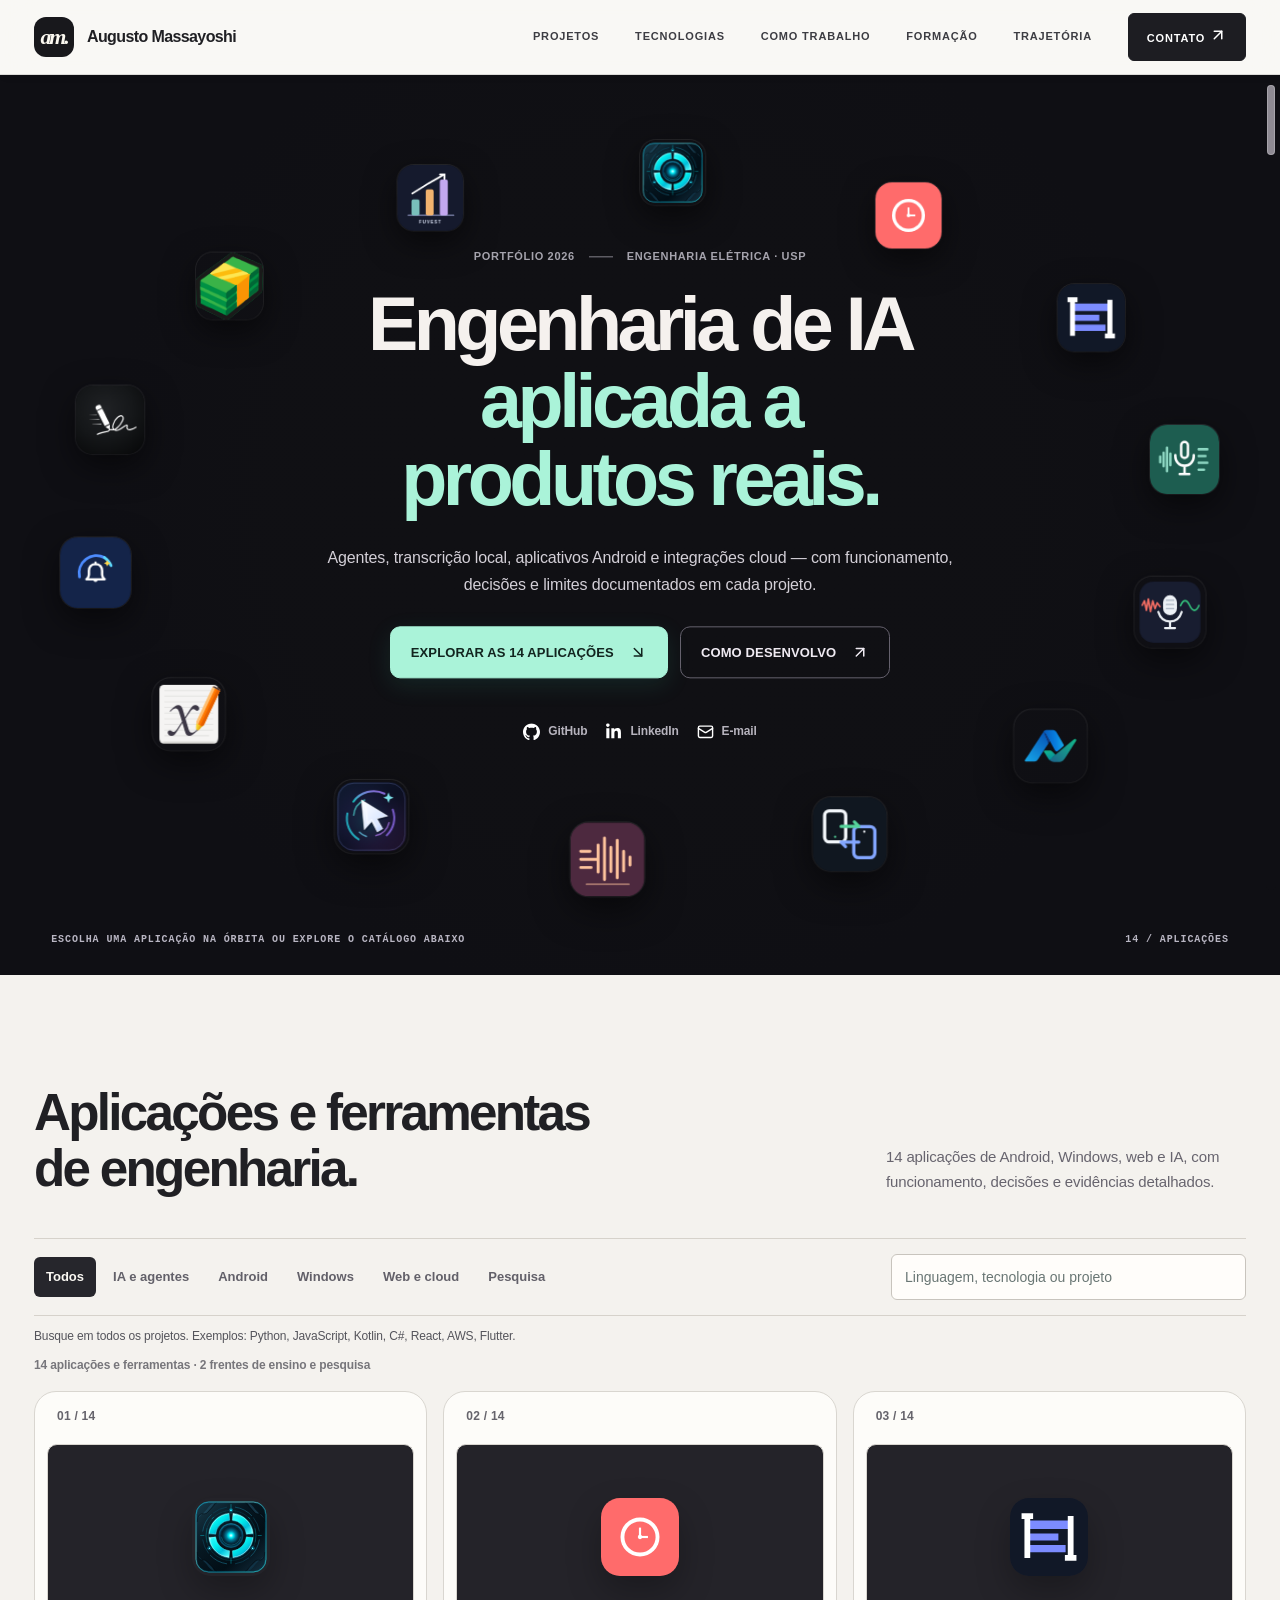
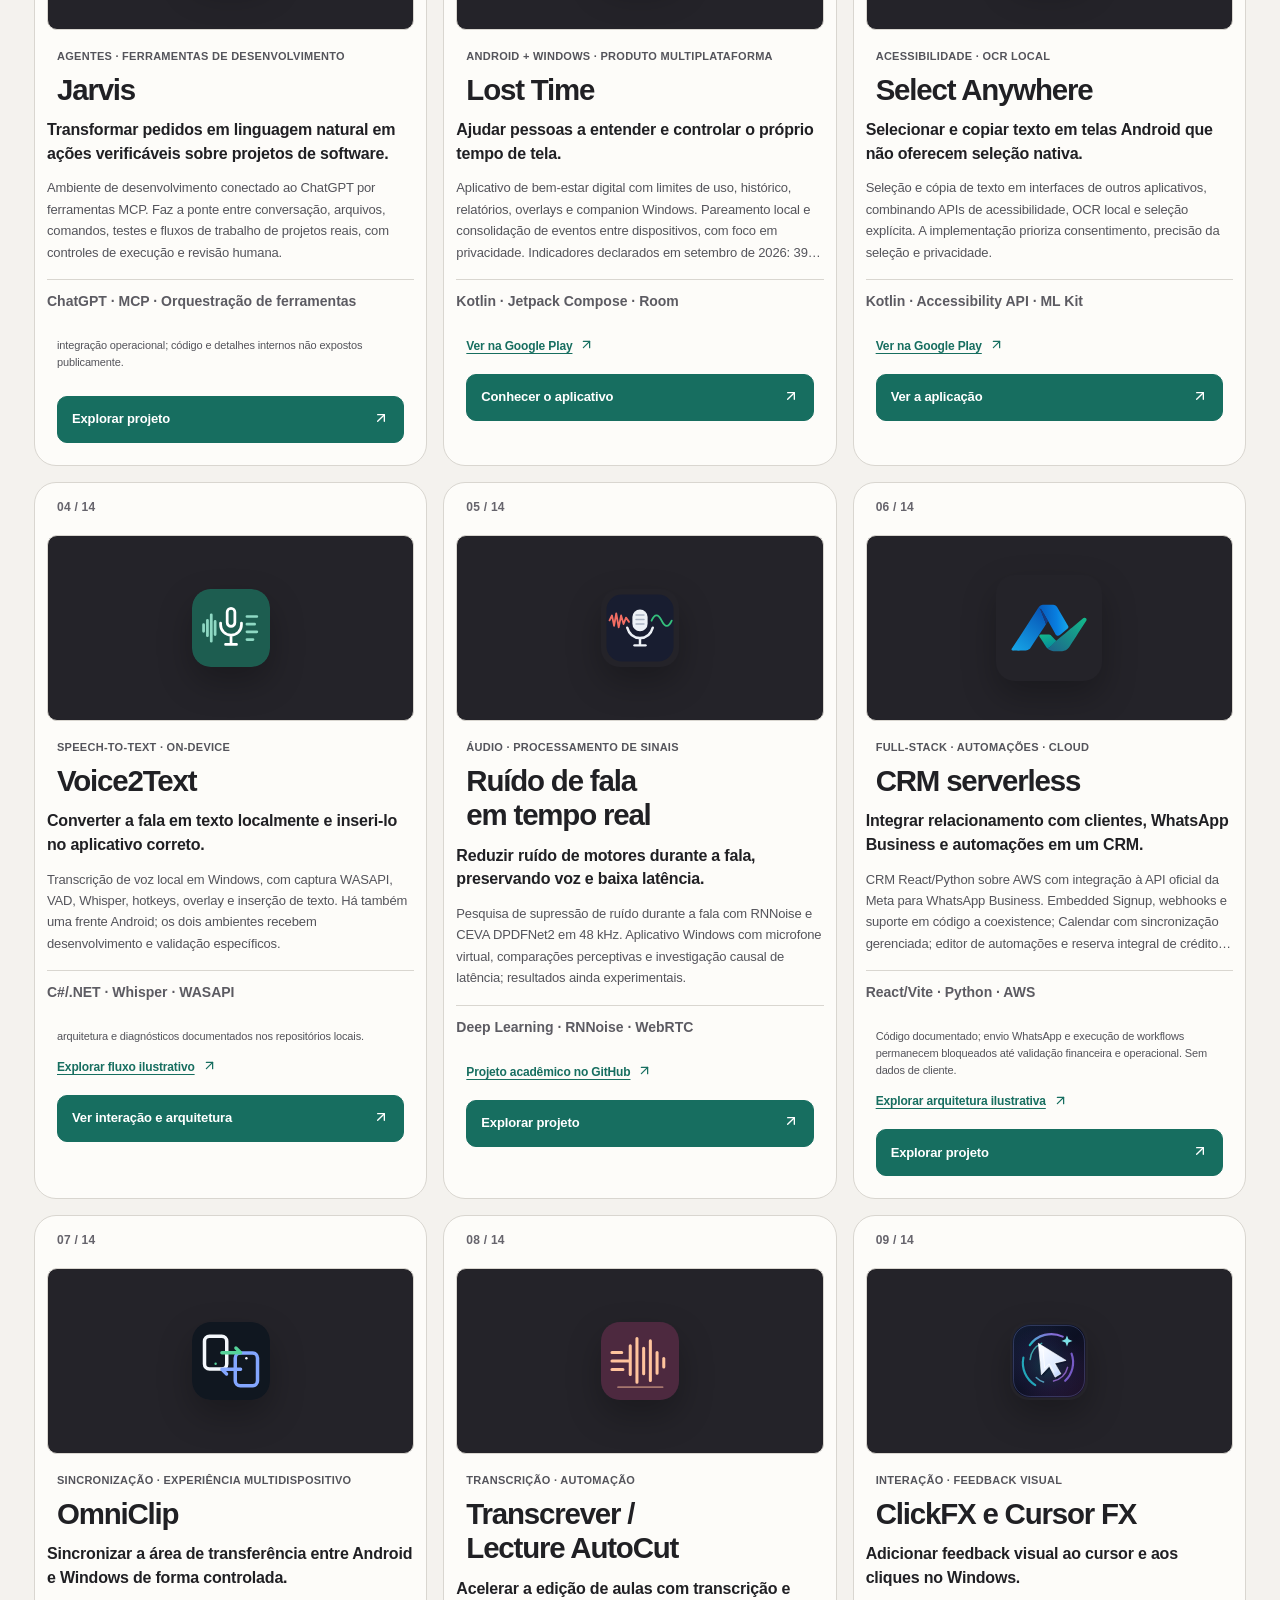
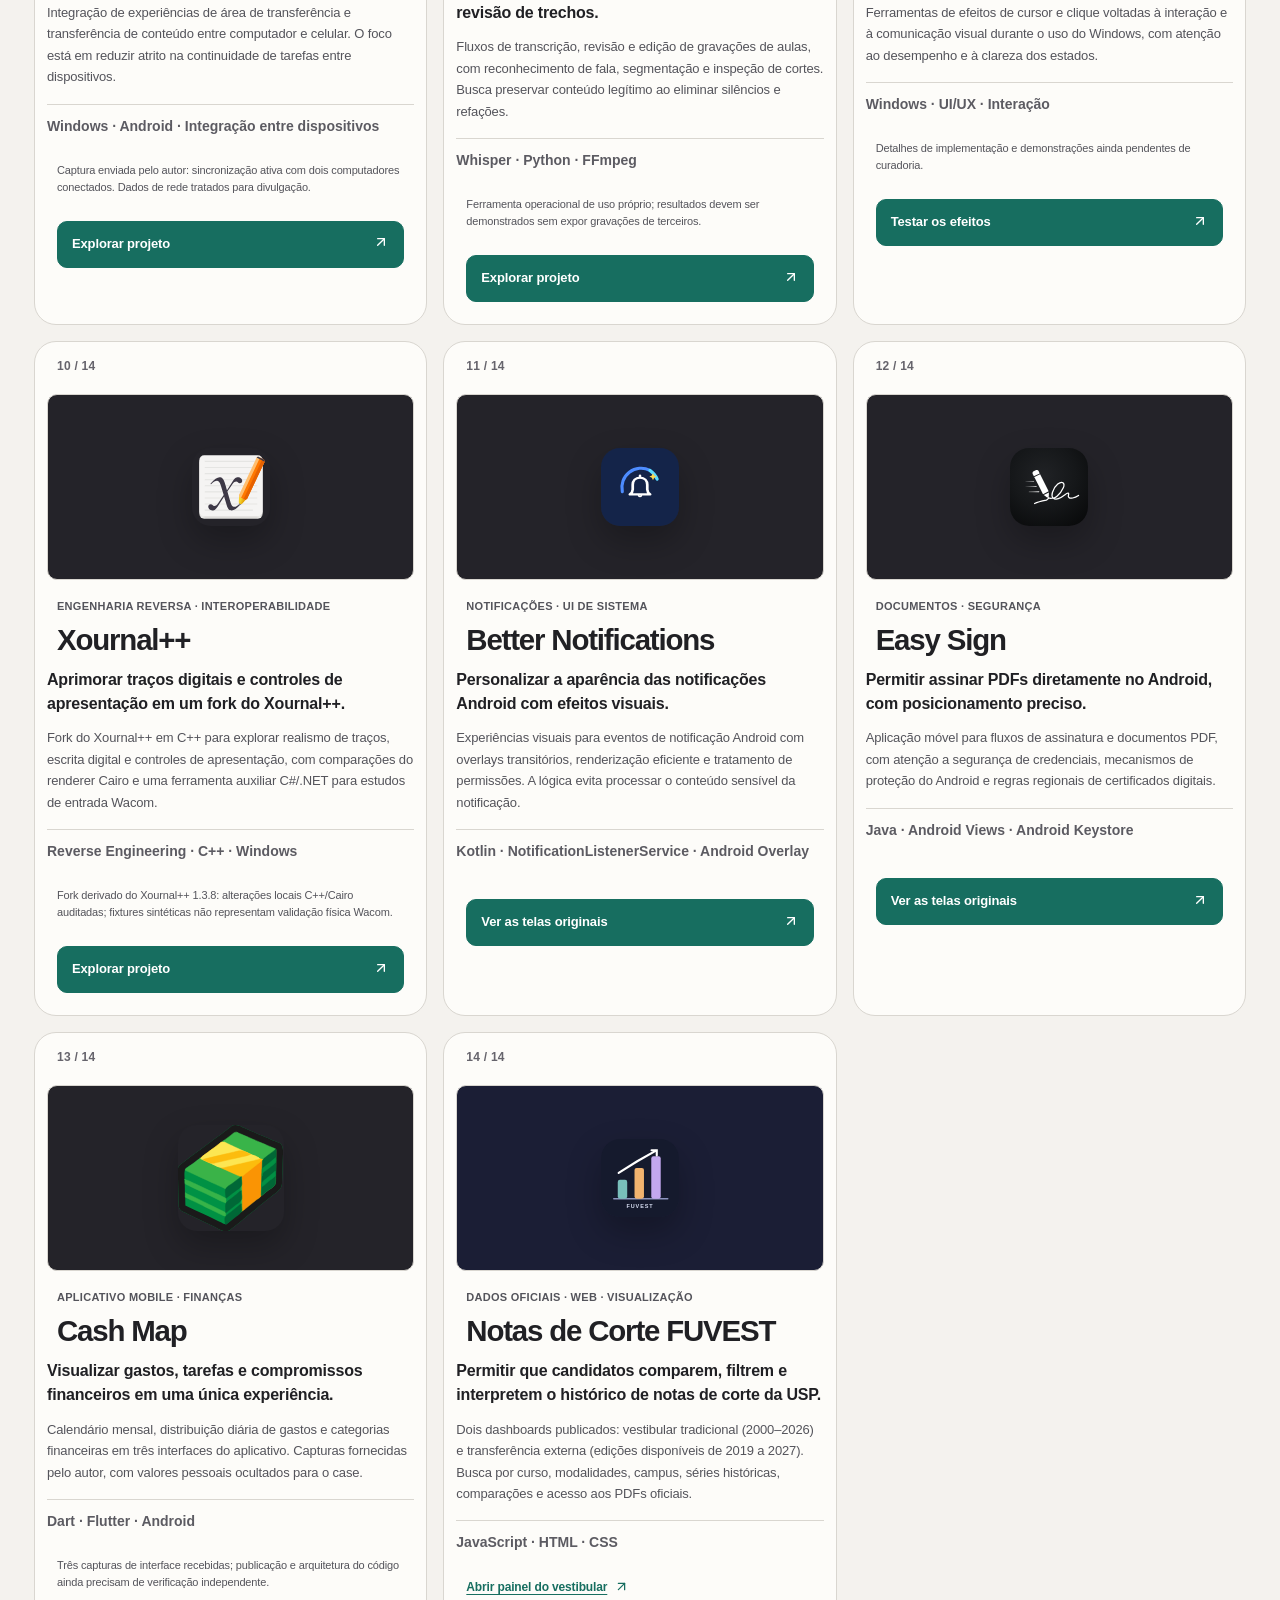
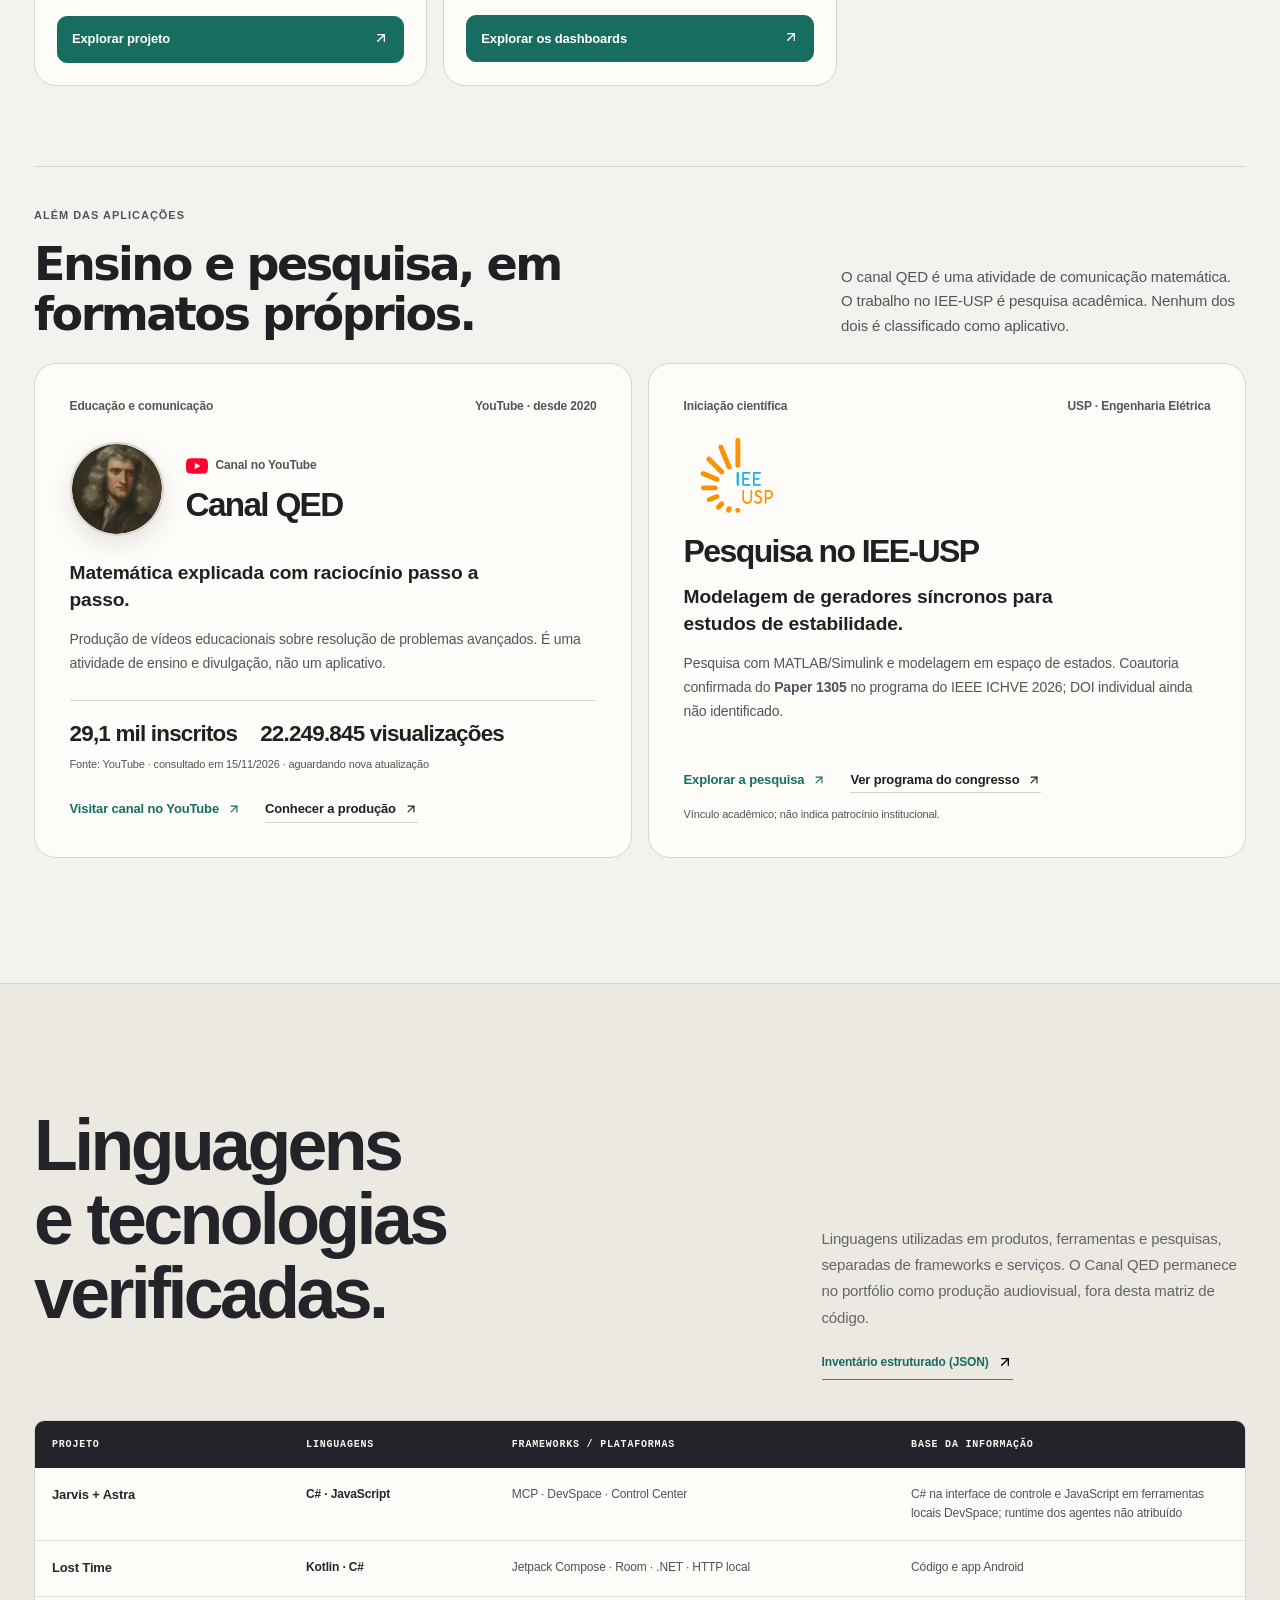
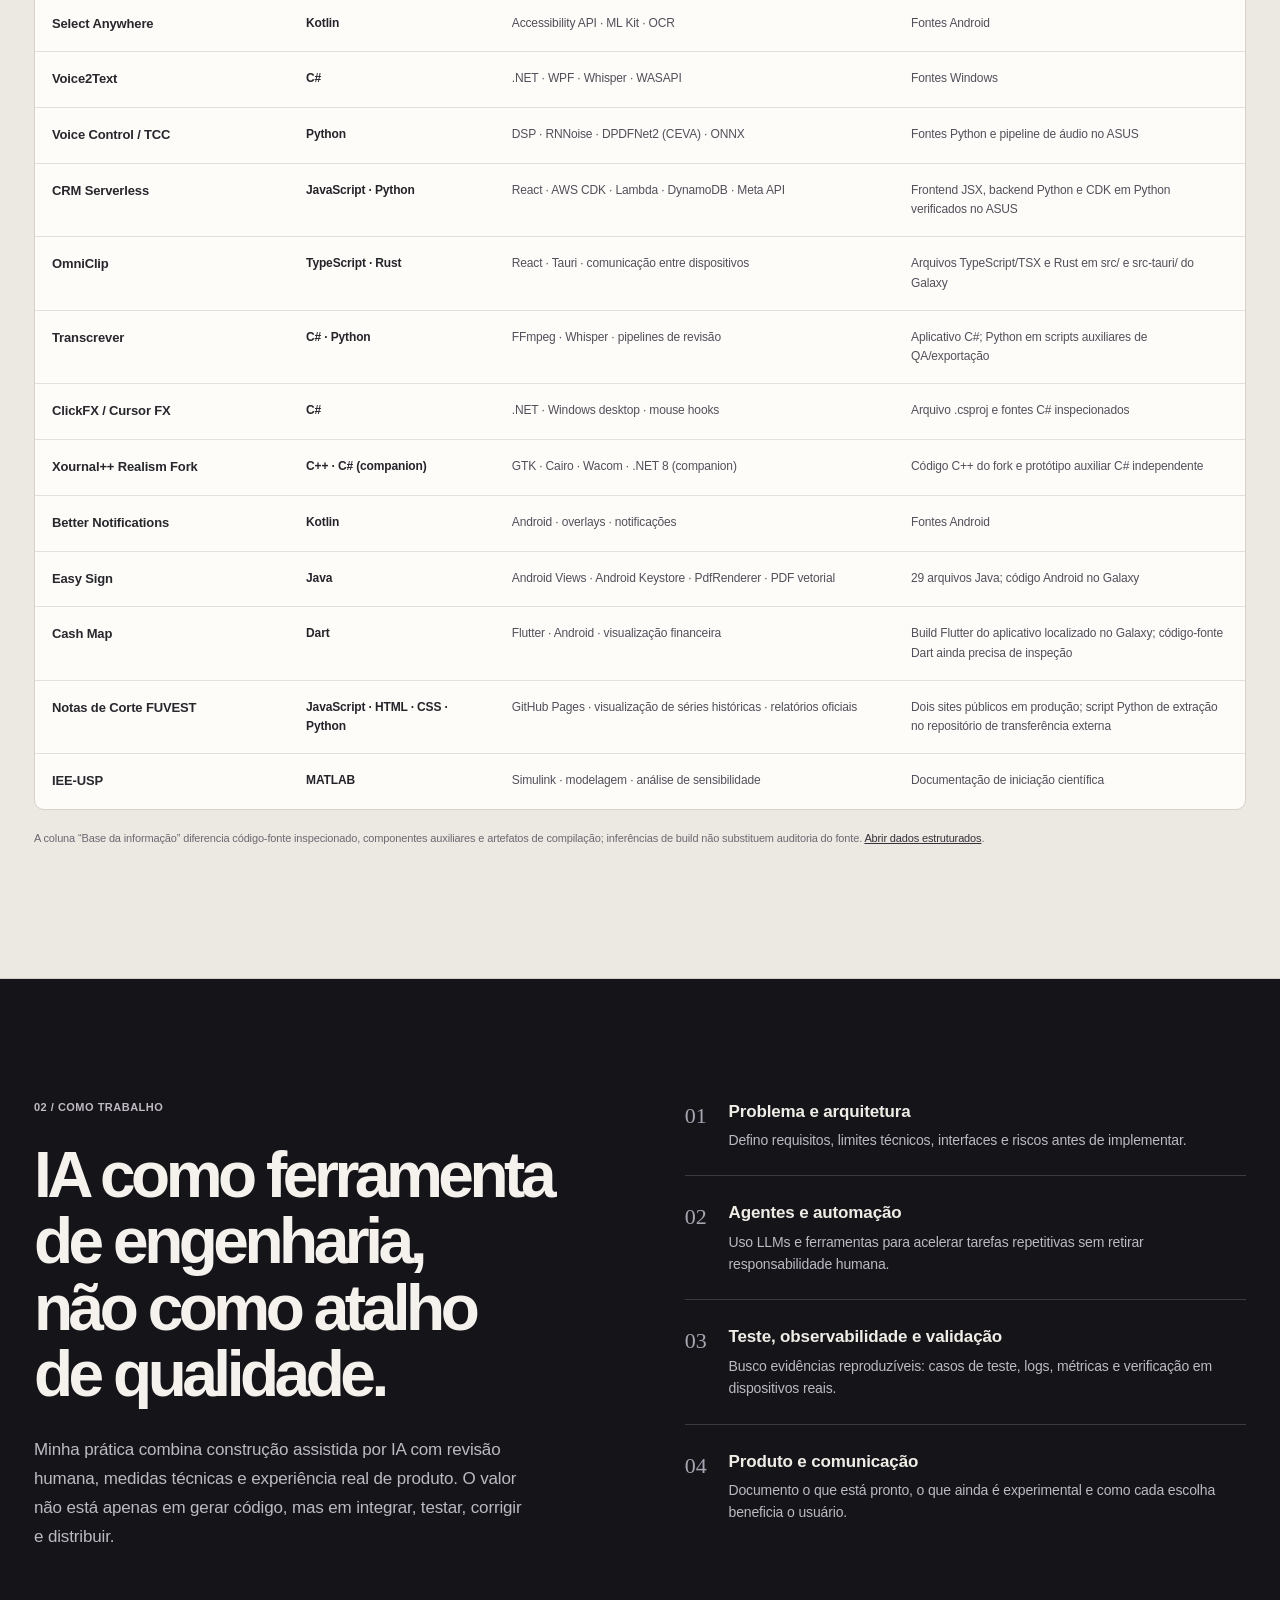
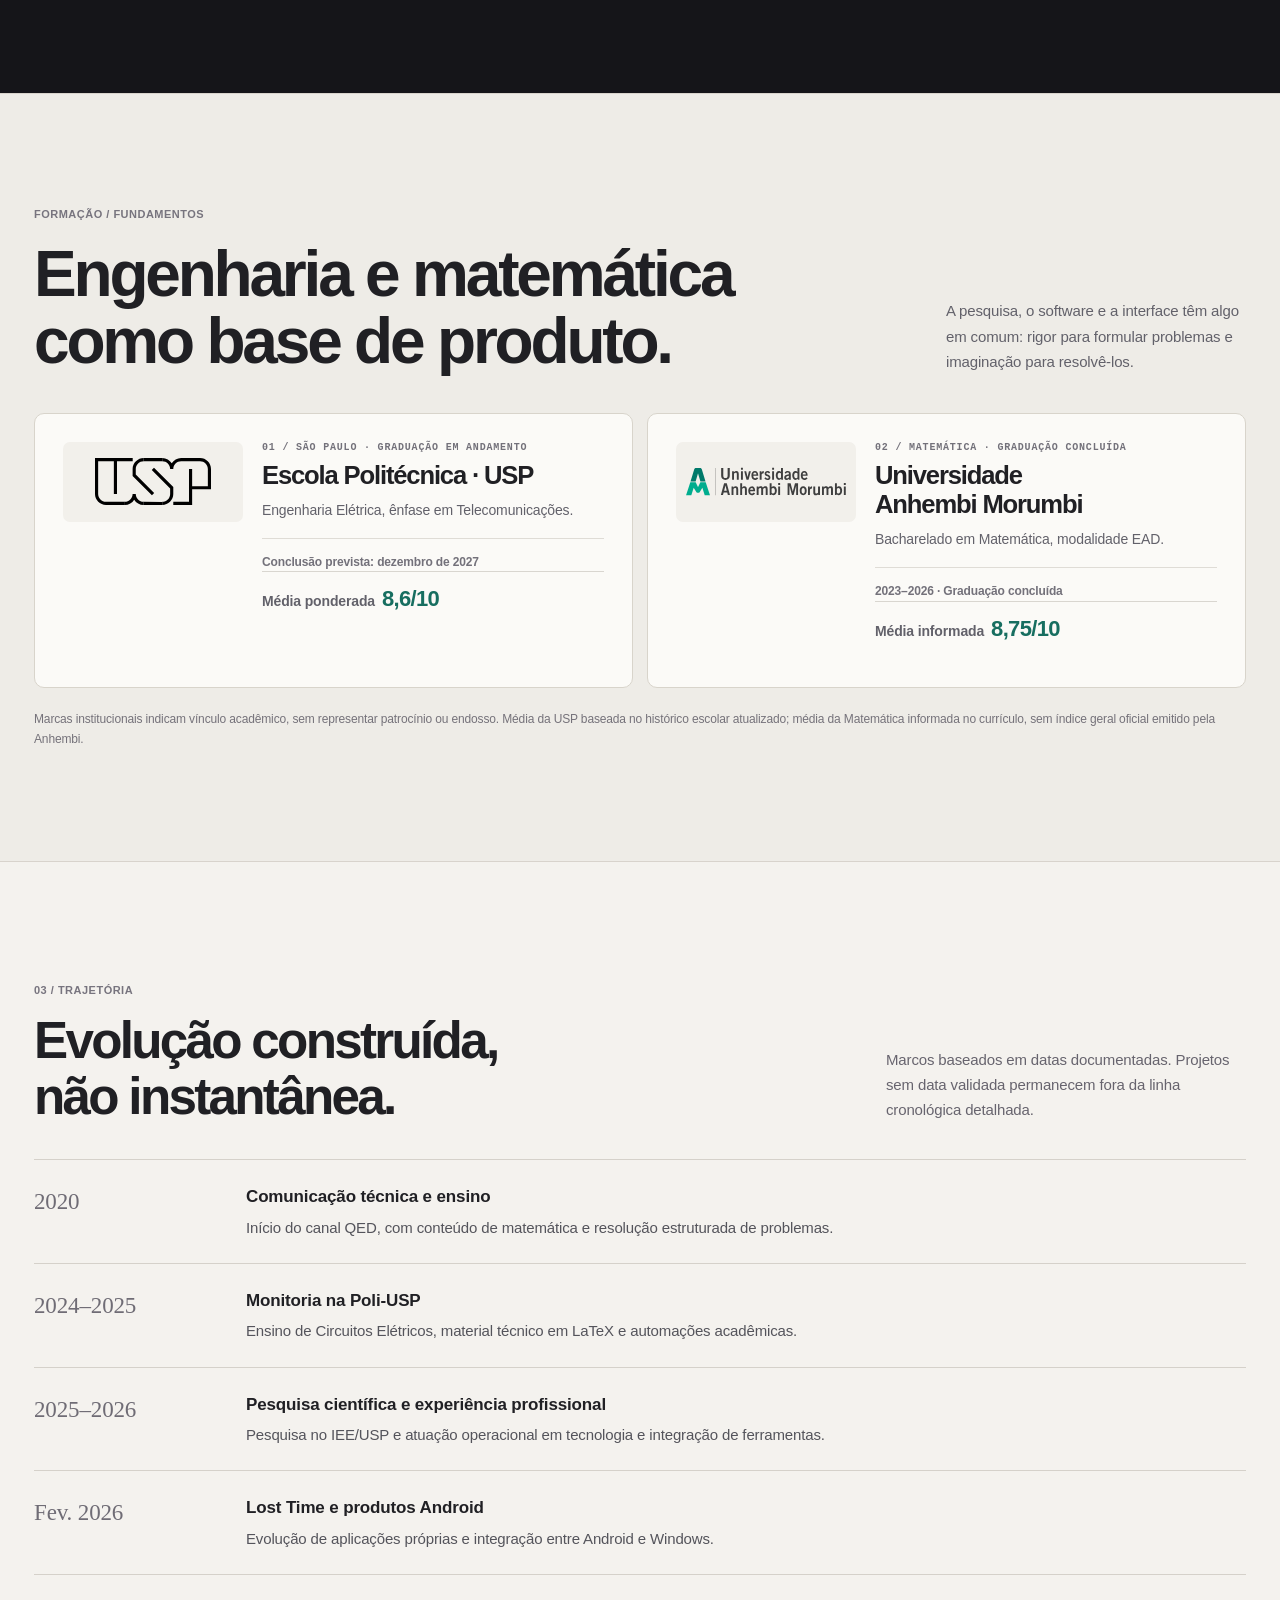
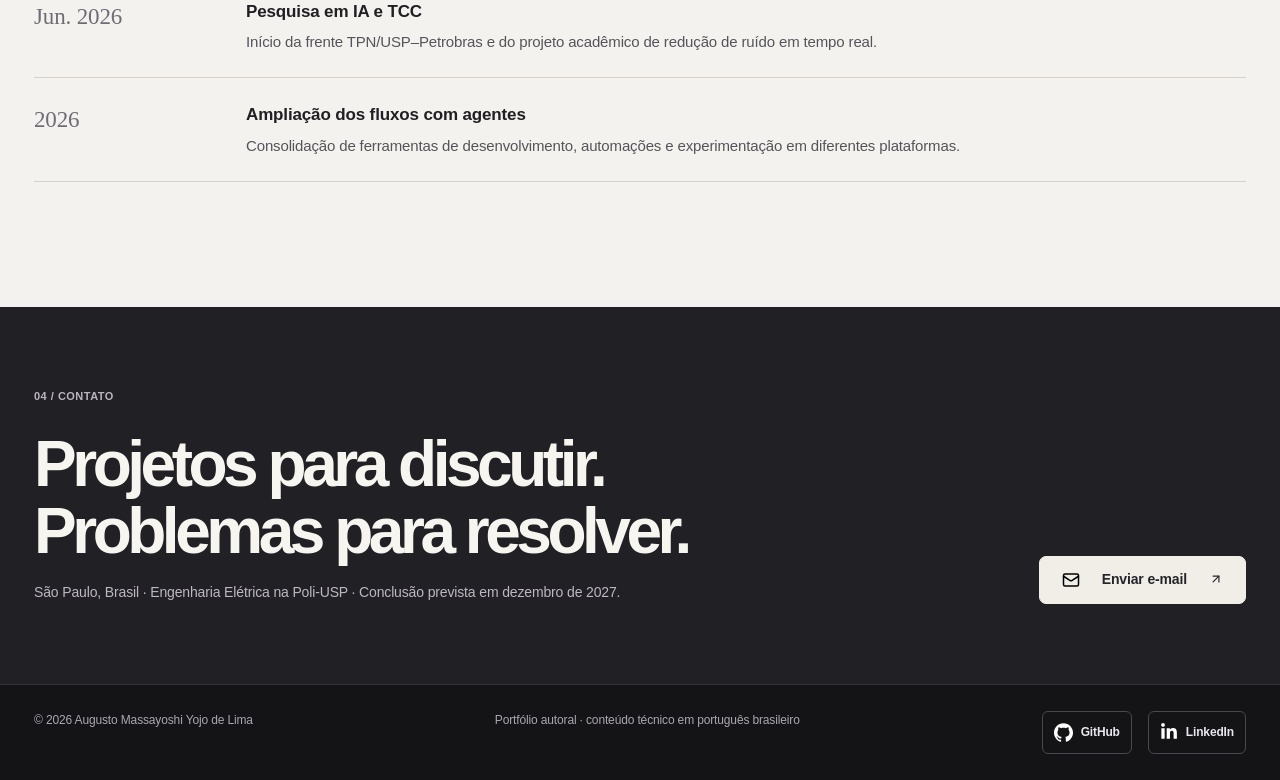
==== commit c2a44682: "Show authentic QED channel avatar and prepare scheduled public metrics sync" ====
--- a/site-v16/index.html
+++ b/site-v16/index.html
@@ -44,6 +44,7 @@
   <link rel="stylesheet" href="./design-polish-v14.css">
   <link rel="stylesheet" href="./search-education-v15.css">
   <link rel="stylesheet" href="./other-work-v17.css">
+  <link rel="stylesheet" href="./qed-refresh-v18.css">
   <script src="./scroll-system.js" defer></script>
   <script src="./atelier.js" defer></script>
   <script src="./return-top-v13.js" defer></script>
@@ -293,11 +294,14 @@
       <div class="other-work-grid" id="other-grid">
         <article class="other-work-card other-work-qed" data-category="conteudo" id="qed">
           <div class="other-work-top"><span>Educação e comunicação</span><span>YouTube · desde 2020</span></div>
-          <h3>Canal QED</h3>
+          <div class="qed-profile">
+            <a class="qed-avatar-link" href="https://www.youtube.com/channel/UCiwhkT-ZkNQlmupN7jduBUA" target="_blank" rel="noopener noreferrer" aria-label="Abrir o canal QED no YouTube"><img class="qed-avatar" src="./assets/projects/qed-avatar.svg" alt="Foto de perfil utilizada pelo canal QED no YouTube" width="94" height="94" loading="lazy" decoding="async"></a>
+            <div class="qed-profile-identity"><div class="qed-platform"><img src="./assets/projects/ui-youtube.svg" alt="" width="21" height="21" aria-hidden="true"><span>Canal no YouTube</span></div><h3>Canal QED</h3></div>
+          </div>
           <p class="other-work-lead">Matemática explicada com raciocínio passo a passo.</p>
           <p>Produção de vídeos educacionais sobre resolução de problemas avançados. É uma atividade de ensino e divulgação, não um aplicativo.</p>
-          <div class="other-work-numbers" aria-label="Indicadores históricos do canal"><strong id="qed-subs">29,1 mil inscritos</strong><strong id="qed-views">22.249.146 visualizações</strong></div>
-          <small id="qed-stats-date">Fonte: YouTube, 14/11/2026</small>
+          <div class="other-work-numbers" aria-label="Indicadores históricos do canal"><strong id="qed-subs" title="Inscritos: contagem pública arredondada pelo YouTube">29,1 mil inscritos</strong><strong id="qed-views">22.249.845 visualizações</strong></div>
+          <small id="qed-stats-date" aria-live="polite">Fonte: YouTube · consultado em 15/11/2026</small>
           <div class="other-work-actions">
             <a class="other-work-primary" href="https://www.youtube.com/channel/UCiwhkT-ZkNQlmupN7jduBUA" target="_blank" rel="noopener noreferrer">Visitar canal no YouTube <img class="ui-inline-arrow" src="./assets/projects/ui-arrow-up-right.svg" alt="" width="16" height="16"></a>
             <a class="other-work-secondary" href="./cases/?project=qed">Conhecer a produção <img class="ui-inline-arrow" src="./assets/projects/ui-arrow-up-right.svg" alt="" width="16" height="16"></a>
--- a/site-v16/personality.css
+++ b/site-v16/personality.css
@@ -65,6 +65,9 @@
 /* VideoCase: gallery, real YouTube media, no invented engagement metrics. */
 html[data-project="qed"] .case-hero{background:#211b1d}
 html[data-project="qed"] .case-hero h1{font-style:normal;font-weight:700;letter-spacing:-.055em}
+html[data-project="qed"] .case-brand-identity>img{border-radius:50%;background:#2b2728}
+html[data-project="qed"] .case-qed-platform{display:inline-flex;align-items:center;gap:7px;color:#e4dcdf;font-size:11px;font-weight:650;margin:0 0 5px}
+html[data-project="qed"] .case-qed-platform img{width:17px;height:17px}
 html[data-project="qed"] .case-artframe{border-color:#65555d;background:#1b1518}
 html[data-project="qed"] .case-proof{background:#2b2428}
 html[data-project="qed"] .case-architecture{background:#eee9e2}
--- a/site-v16/qed-refresh-v18.css
+++ b/site-v16/qed-refresh-v18.css
@@ -0,0 +1,20 @@
+/* QED V18 · authentic channel avatar and publisher identity. */
+.qed-profile{display:flex;align-items:center;gap:clamp(15px,2vw,22px);margin:1px 0 24px;min-width:0}
+.qed-avatar-link{display:block;flex:none;width:94px;height:94px;border-radius:50%;border:2px solid var(--line);overflow:hidden;box-shadow:0 8px 22px rgba(0,0,0,.10);transition:border-color .18s ease}
+.qed-avatar-link:hover,.qed-avatar-link:focus-visible{border-color:var(--ds-accent)}
+.qed-avatar-link:focus-visible{outline:3px solid var(--ds-accent);outline-offset:4px}
+.qed-avatar{display:block;width:100%;height:100%;aspect-ratio:1;object-fit:cover;border-radius:50%}
+.qed-profile-identity{min-width:0}
+.qed-platform{display:flex;align-items:center;gap:8px;color:var(--subtle);font-size:12px;line-height:1.3;font-weight:650}
+.qed-platform img{display:block;flex:none;width:22px;height:22px}
+.other-work-qed .qed-profile h3{margin:9px 0 0;font-size:clamp(29px,2.6vw,40px)}
+.other-work-qed .other-work-lead{max-width:40ch}
+.other-work-qed #qed-stats-date{font-variant-numeric:tabular-nums}
+@media(max-width:390px){
+ .qed-profile{gap:14px}
+ .qed-avatar-link{width:78px;height:78px}
+ .qed-platform{font-size:11px}
+ .qed-platform img{width:19px;height:19px}
+ .other-work-qed .qed-profile h3{font-size:30px}
+}
+@media(prefers-reduced-motion:reduce){.qed-avatar-link{transition:none}}
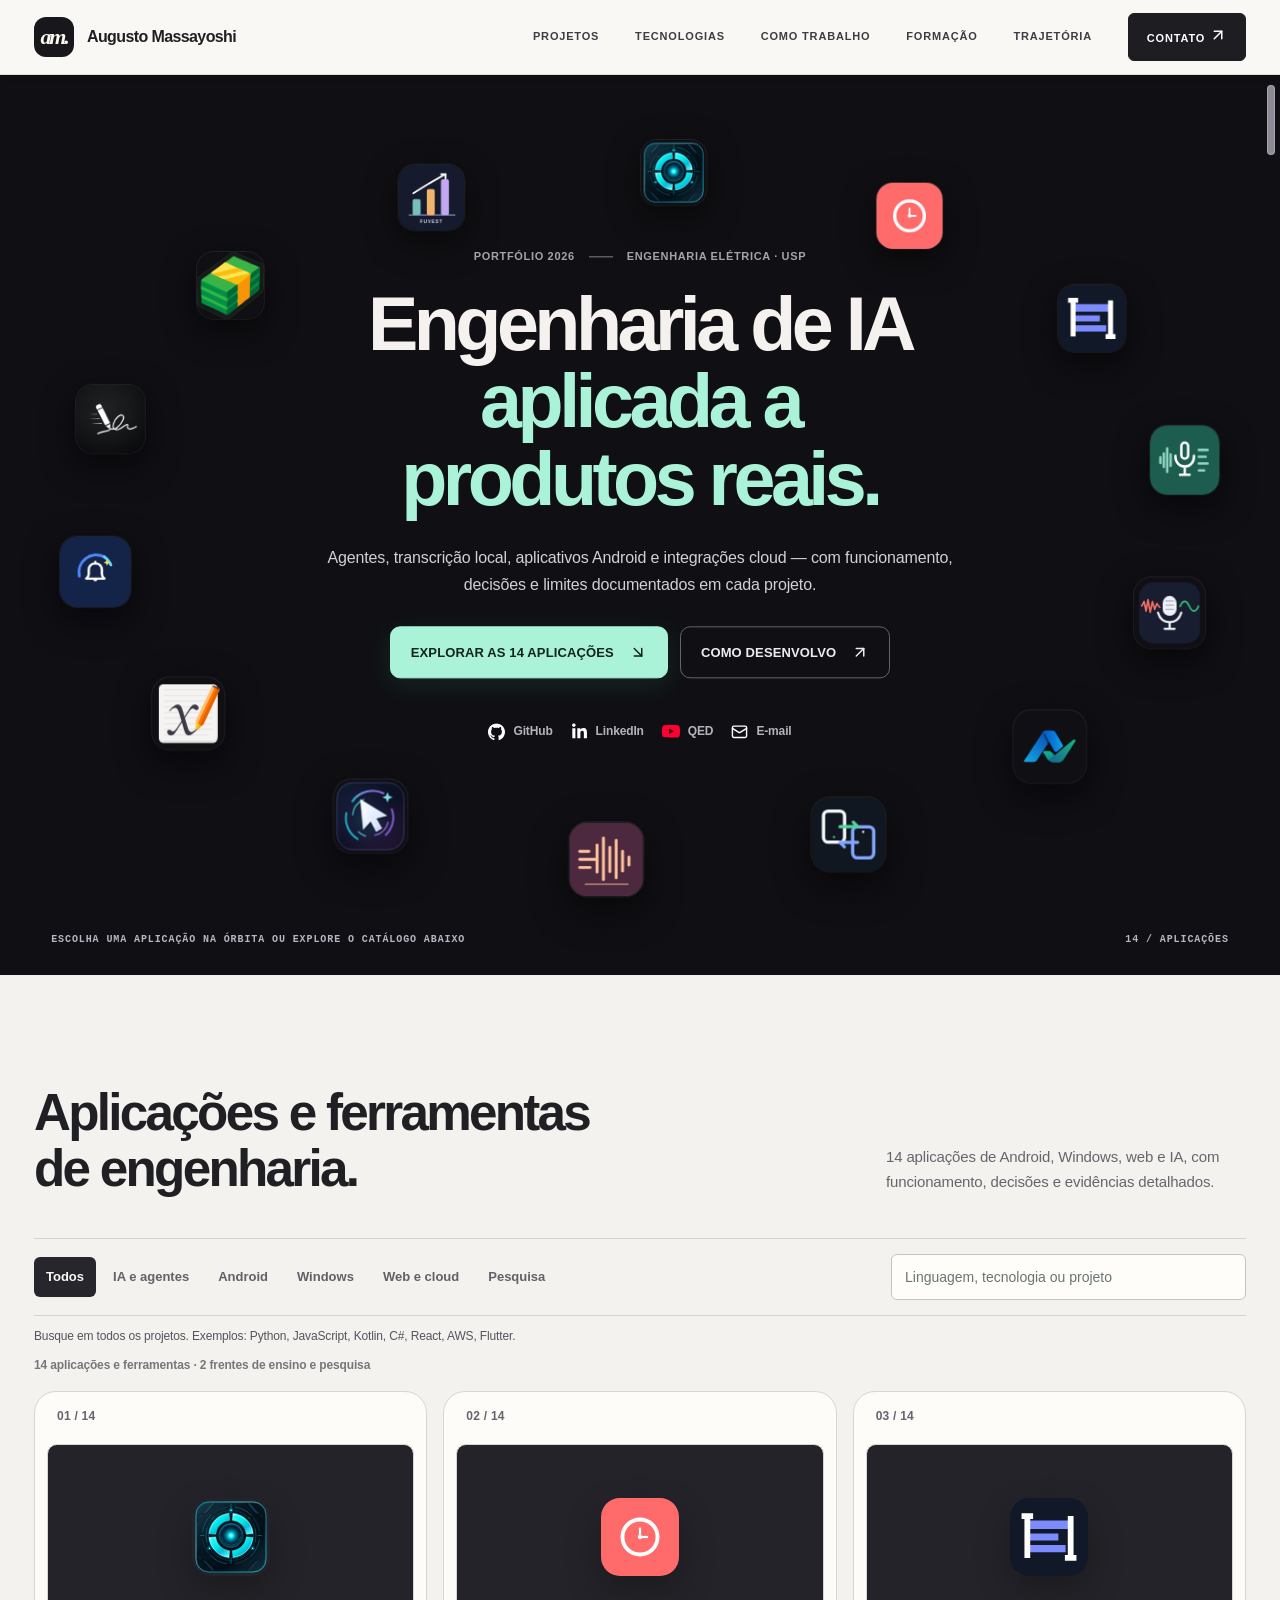
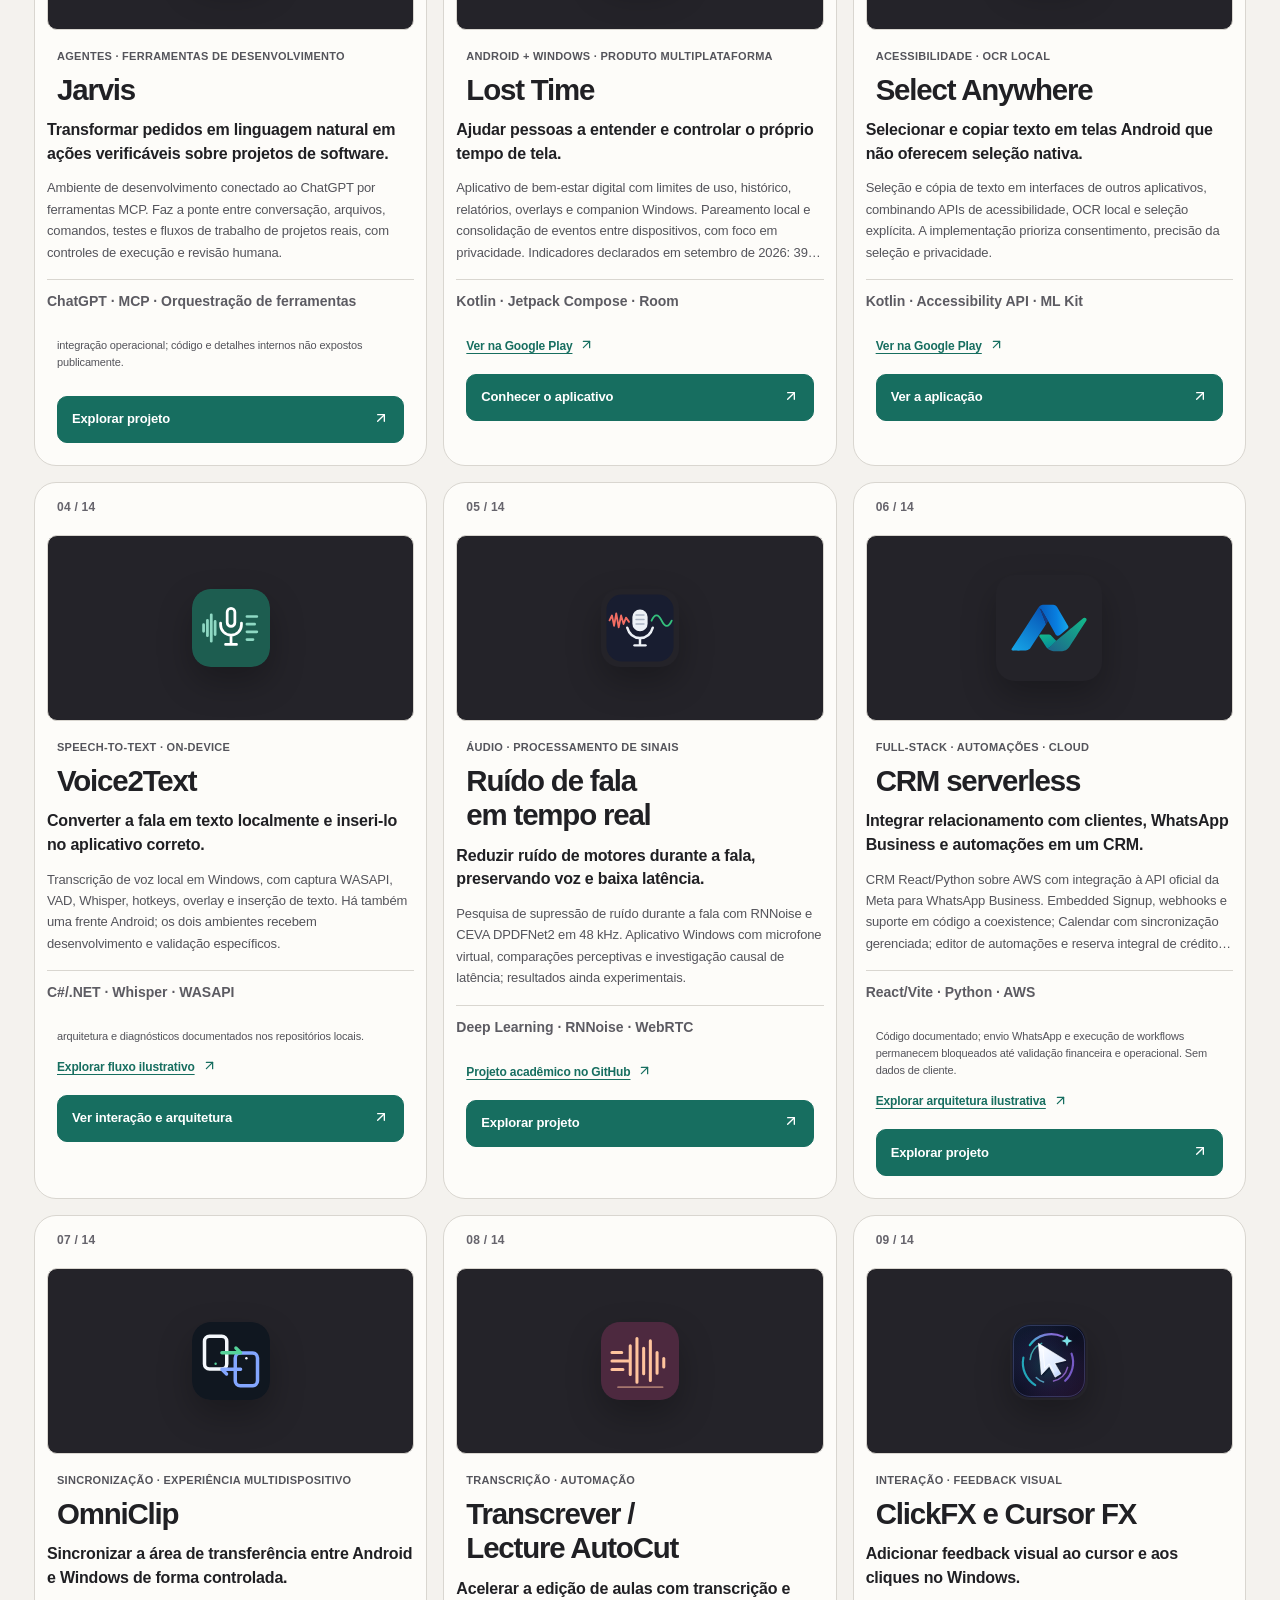
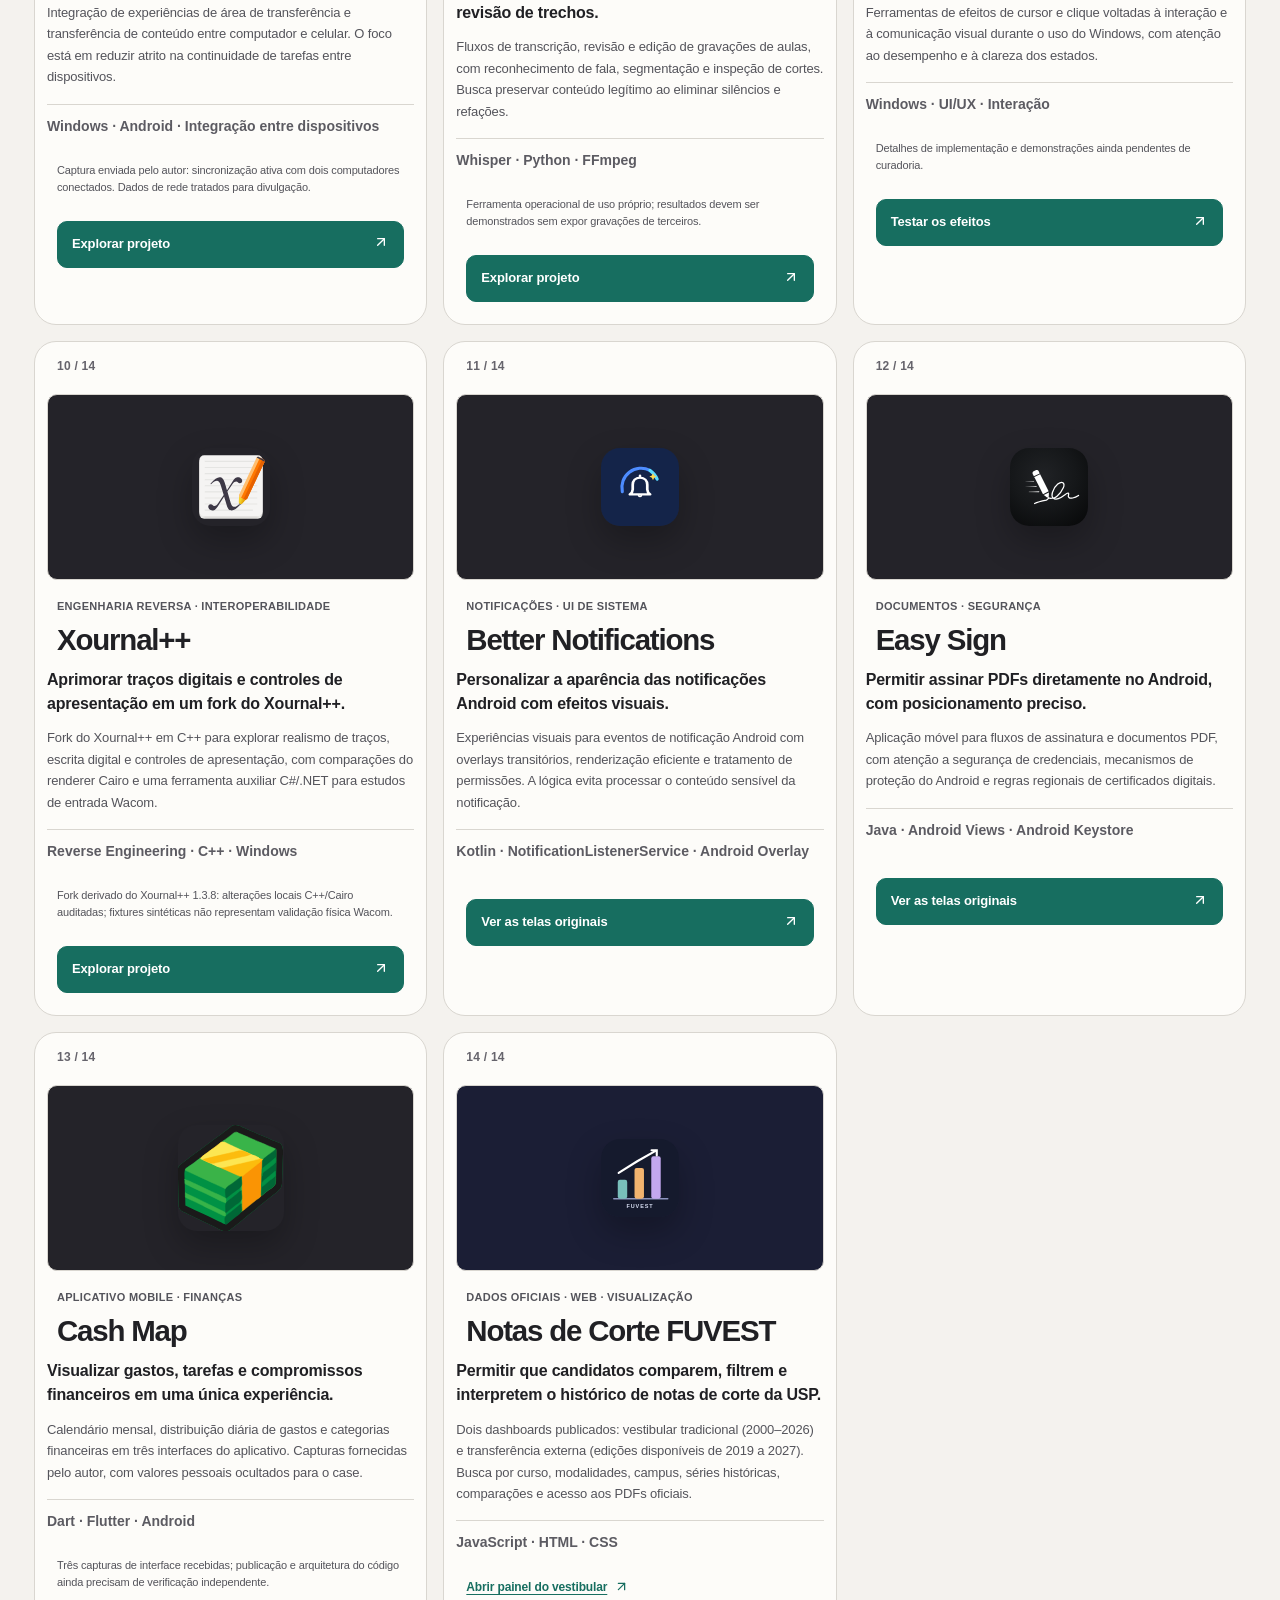
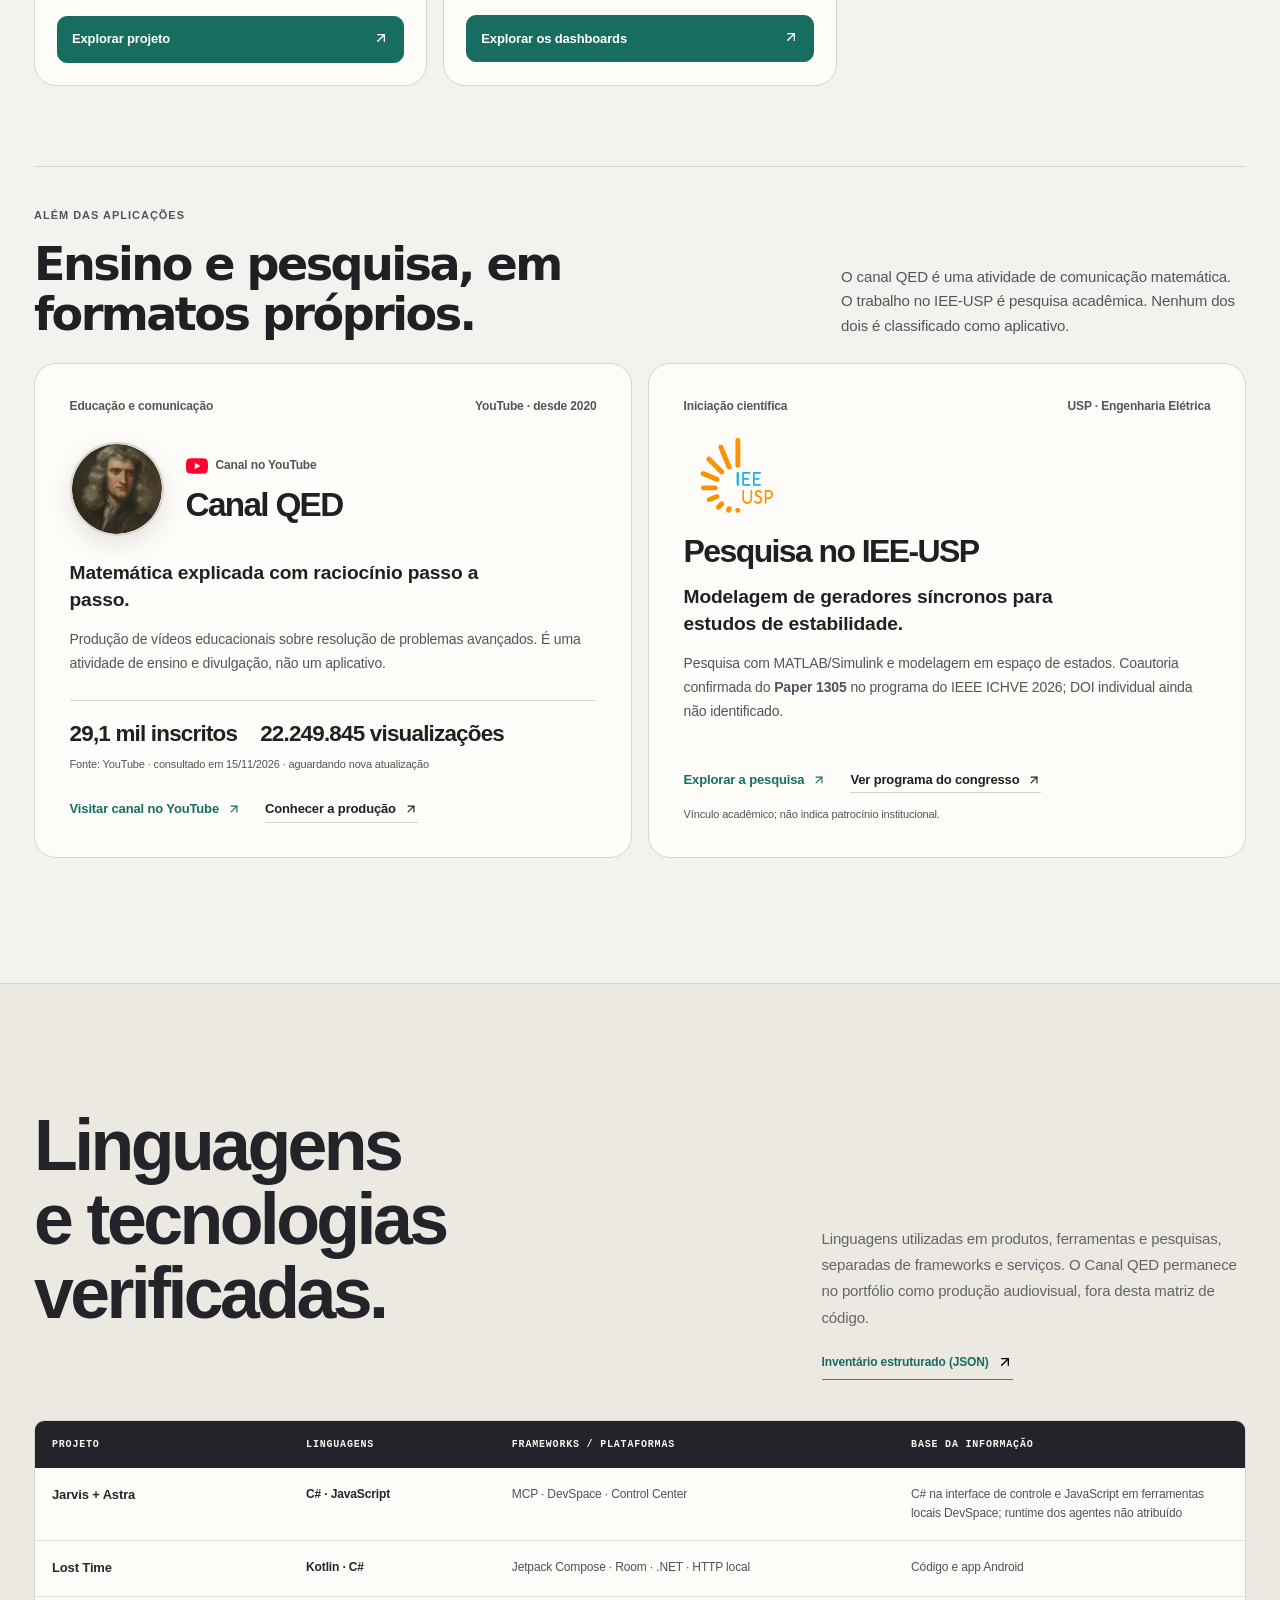
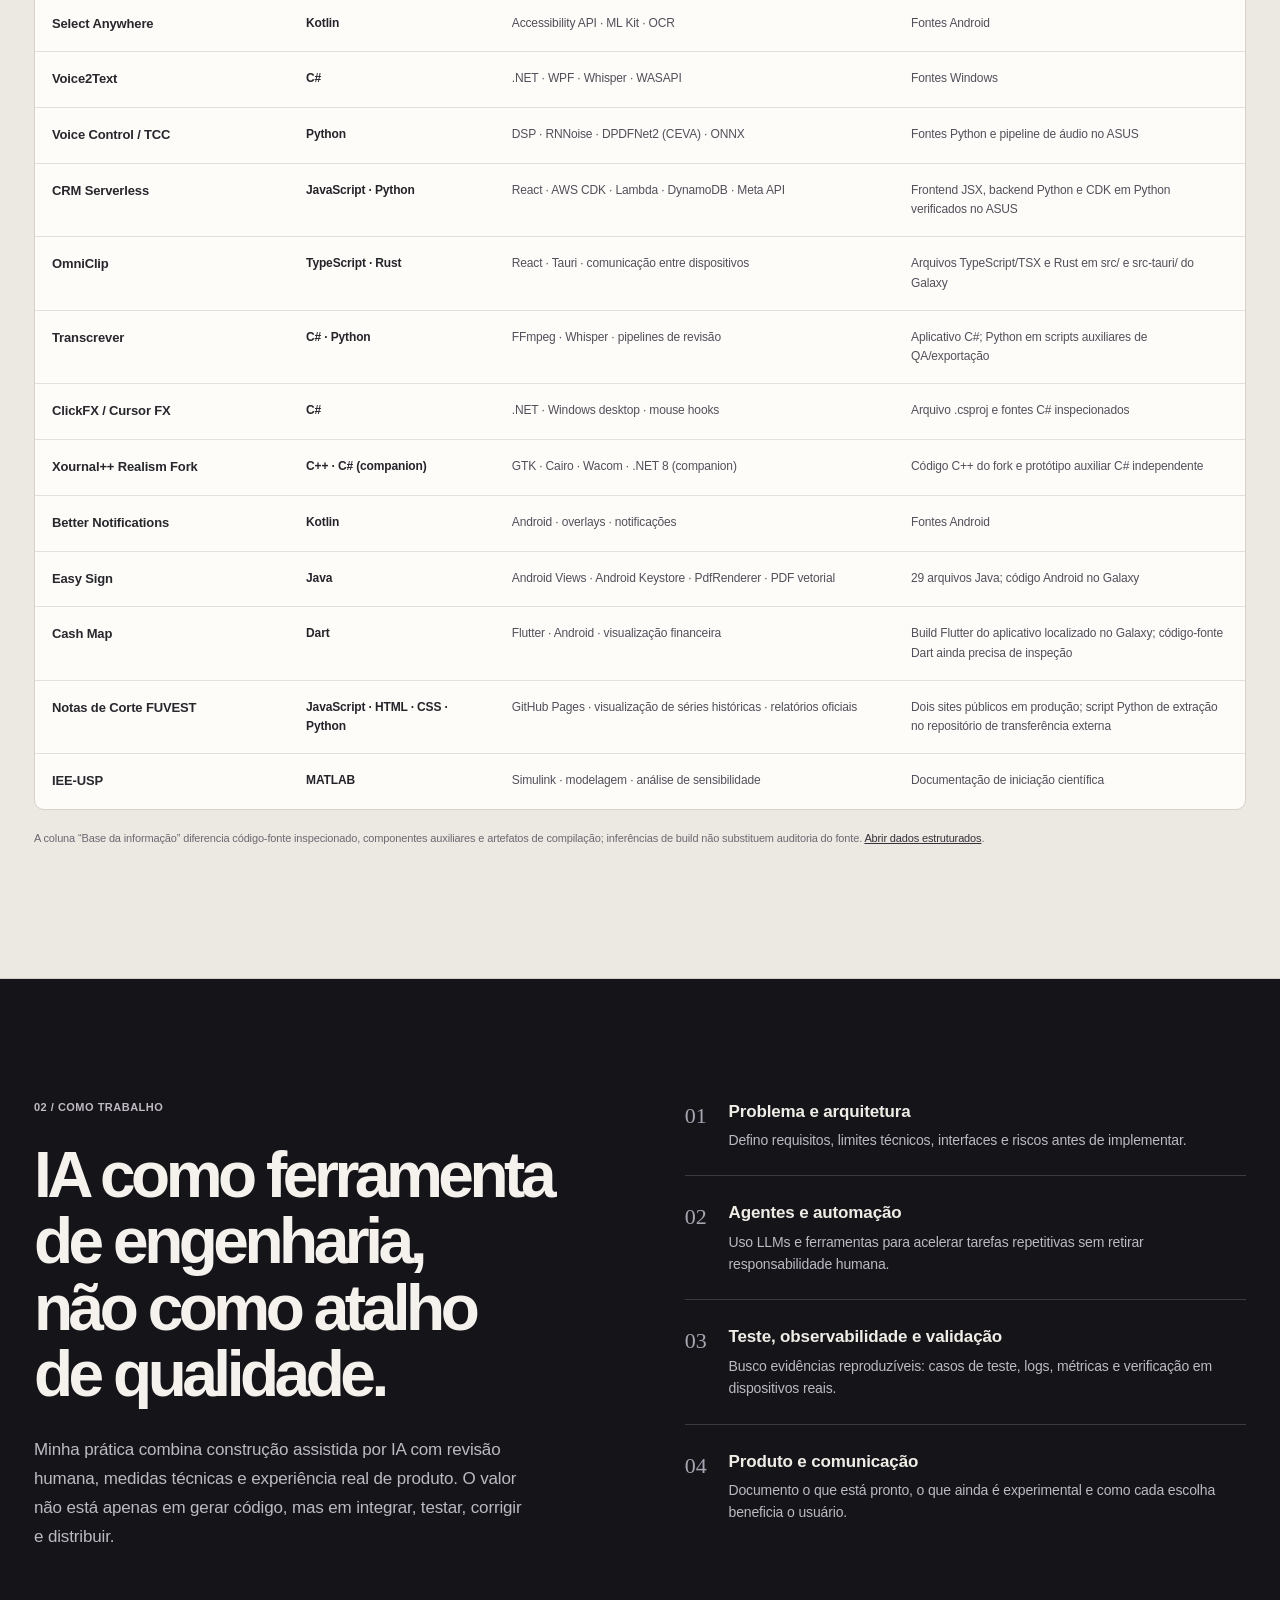
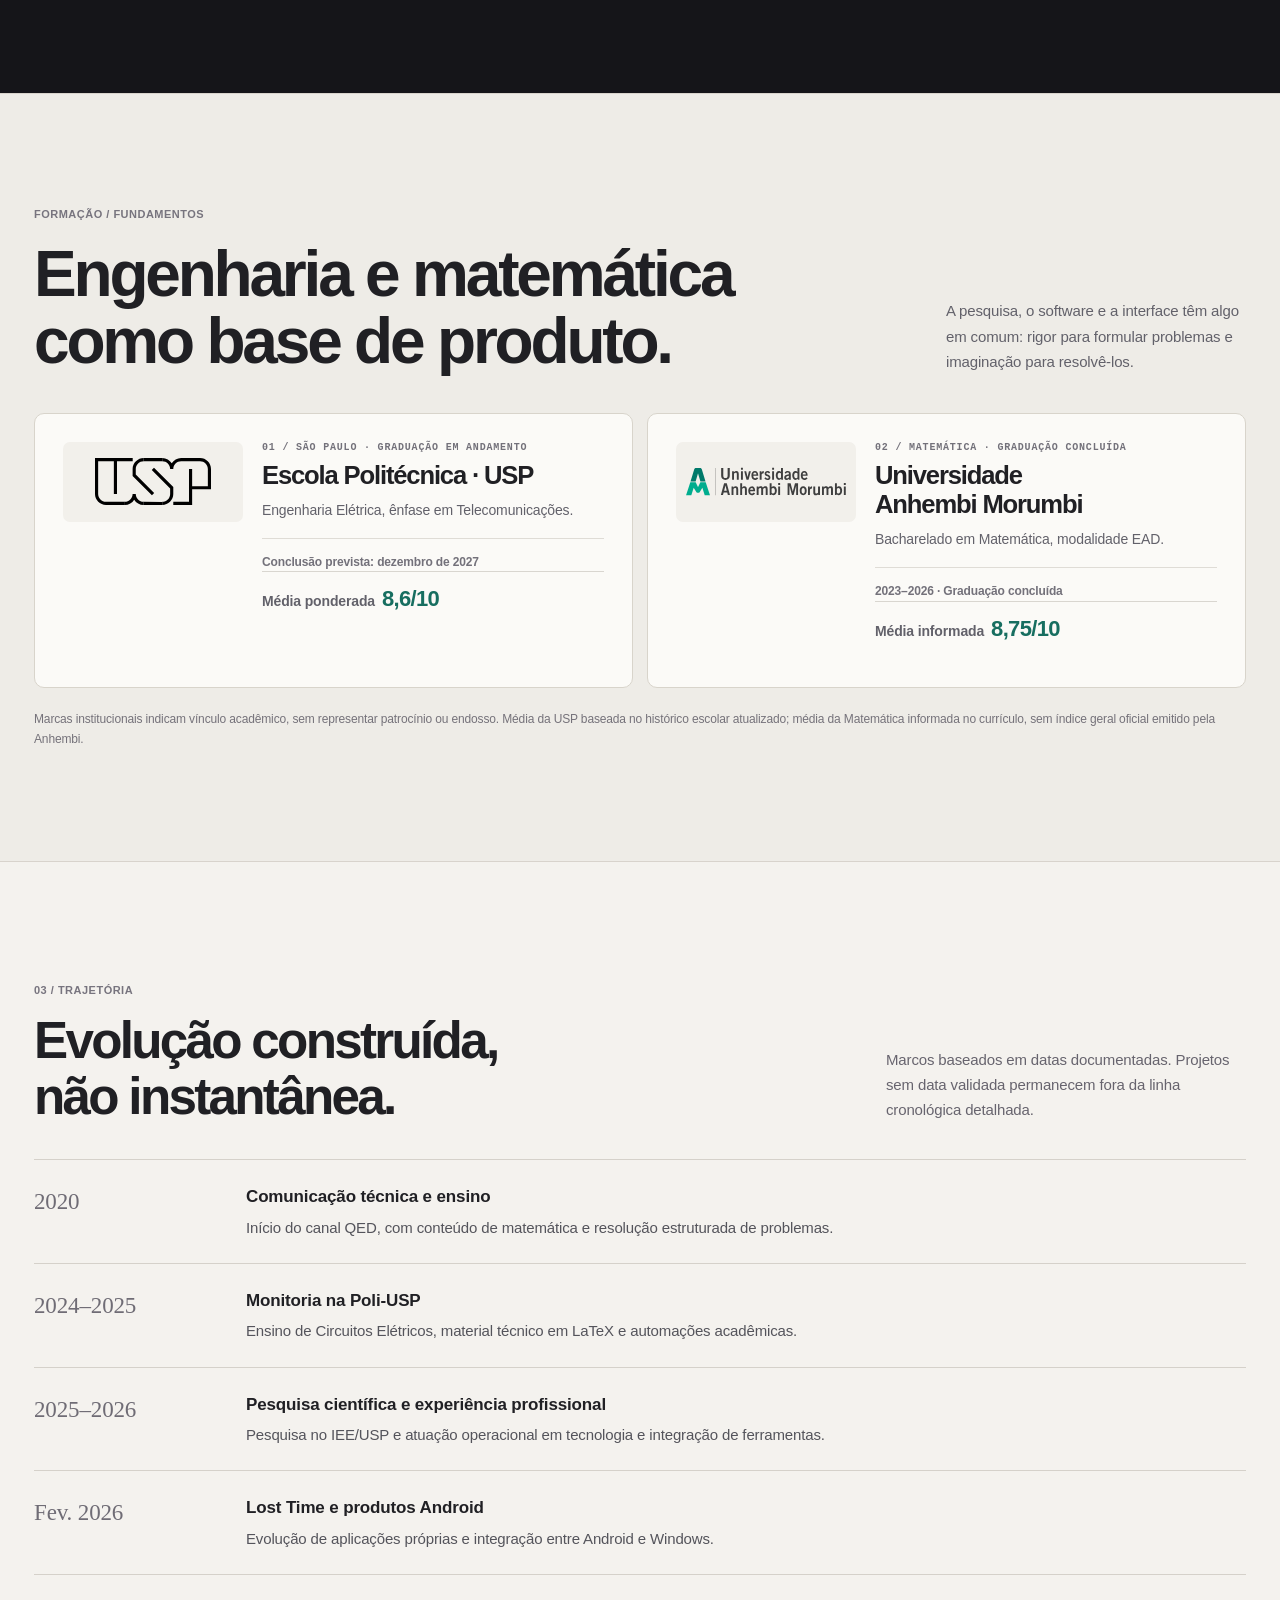
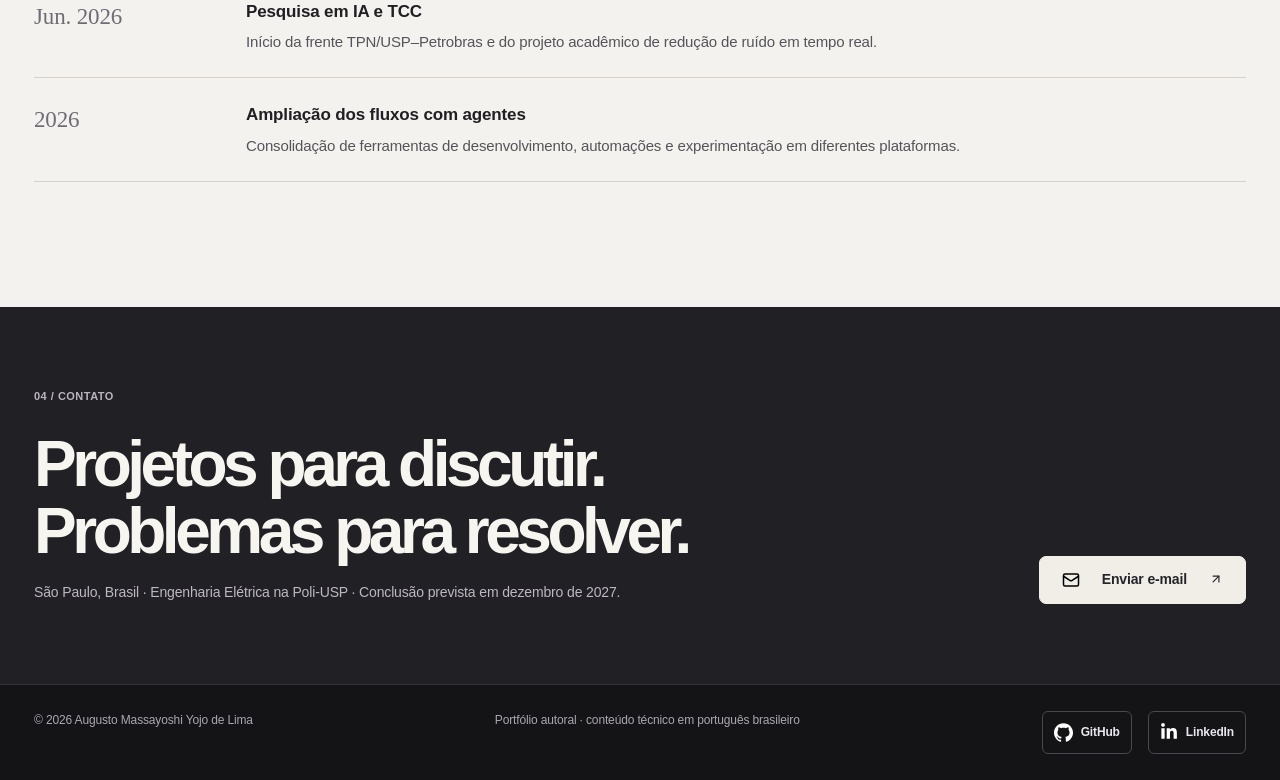
==== commit 0b52a305: "Add QED YouTube channel to portfolio hero links" ====
--- a/site-v16/index.html
+++ b/site-v16/index.html
@@ -28,7 +28,7 @@
   <meta name="author" content="Augusto Massayoshi Yojo de Lima">
   <link rel="alternate" type="application/json" href="./tech-index.json" title="Mapa técnico dos projetos">
   <title>Augusto Massayoshi — Portfólio de IA e Engenharia de Software</title>
-  <script type="application/ld+json">{"@context":"https://schema.org","@type":"ProfilePage","url":"https://qedxyzyt-dot.github.io/","inLanguage":"pt-BR","mainEntity":{"@type":"Person","name":"Augusto Massayoshi Yojo de Lima","url":"https://qedxyzyt-dot.github.io/","sameAs":["https://github.com/qedxyzyt-dot","https://www.linkedin.com/in/augusto-massayoshi-yojo-de-lima/"],"knowsAbout":["Engenharia de software","Inteligência artificial","Android","Windows","Sistemas distribuídos"]}}</script>
+  <script type="application/ld+json">{"@context":"https://schema.org","@type":"ProfilePage","url":"https://qedxyzyt-dot.github.io/","inLanguage":"pt-BR","mainEntity":{"@type":"Person","name":"Augusto Massayoshi Yojo de Lima","url":"https://qedxyzyt-dot.github.io/","sameAs":["https://github.com/qedxyzyt-dot","https://www.linkedin.com/in/augusto-massayoshi-yojo-de-lima/","https://www.youtube.com/channel/UCiwhkT-ZkNQlmupN7jduBUA"],"knowsAbout":["Engenharia de software","Inteligência artificial","Android","Windows","Sistemas distribuídos"]}}</script>
   <link rel="stylesheet" href="./styles.css">
   <link rel="stylesheet" href="./premium.css">
   <script src="./app.js" defer></script>
@@ -80,9 +80,10 @@
         <a class="cosmos-primary" href="#projetos">Explorar as 14 aplicações <img class="ui-inline-arrow" src="./assets/projects/ui-arrow-down-right.svg" alt="" width="19" height="19"></a>
         <a class="cosmos-secondary" href="#metodo">Como desenvolvo <img class="ui-inline-arrow" src="./assets/projects/ui-arrow-up-right.svg" alt="" width="18" height="18"></a>
       </div>
-      <nav class="cosmos-social" aria-label="Links profissionais">
+      <nav class="cosmos-social" aria-label="Perfis, canal e contato">
         <a href="https://github.com/qedxyzyt-dot" target="_blank" rel="noopener noreferrer"><img src="./assets/projects/ui-github.svg" alt="" width="18" height="18">GitHub</a>
         <a href="https://www.linkedin.com/in/augusto-massayoshi-yojo-de-lima/" target="_blank" rel="noopener noreferrer"><img src="./assets/projects/ui-linkedin.svg" alt="" width="17" height="17">LinkedIn</a>
+        <a class="cosmos-social-qed" href="https://www.youtube.com/channel/UCiwhkT-ZkNQlmupN7jduBUA" target="_blank" rel="noopener noreferrer" aria-label="Canal QED no YouTube"><img src="./assets/projects/ui-youtube.svg" alt="" width="18" height="18">QED</a>
         <a href="mailto:augustomassayoshi@usp.br"><img src="./assets/projects/ui-mail.svg" alt="" width="18" height="18">E-mail</a>
       </nav>
     </div>
--- a/site-v16/qed-refresh-v18.css
+++ b/site-v16/qed-refresh-v18.css
@@ -18,3 +18,13 @@
  .other-work-qed .qed-profile h3{font-size:30px}
 }
 @media(prefers-reduced-motion:reduce){.qed-avatar-link{transition:none}}
+/* Hero social links: the YouTube mark retains its native red brand color. */
+.cosmos-social .cosmos-social-qed img{filter:none;width:18px;height:18px}
+.cosmos-social .cosmos-social-qed:focus-visible{outline:2px solid #aaf3d9;outline-offset:5px;border-radius:3px}
+@media(max-width:450px){
+ .cosmos-social{
+  display:grid;grid-template-columns:repeat(2,max-content);
+  justify-content:center;column-gap:28px;row-gap:4px
+ }
+ .cosmos-social a{min-height:42px}
+}
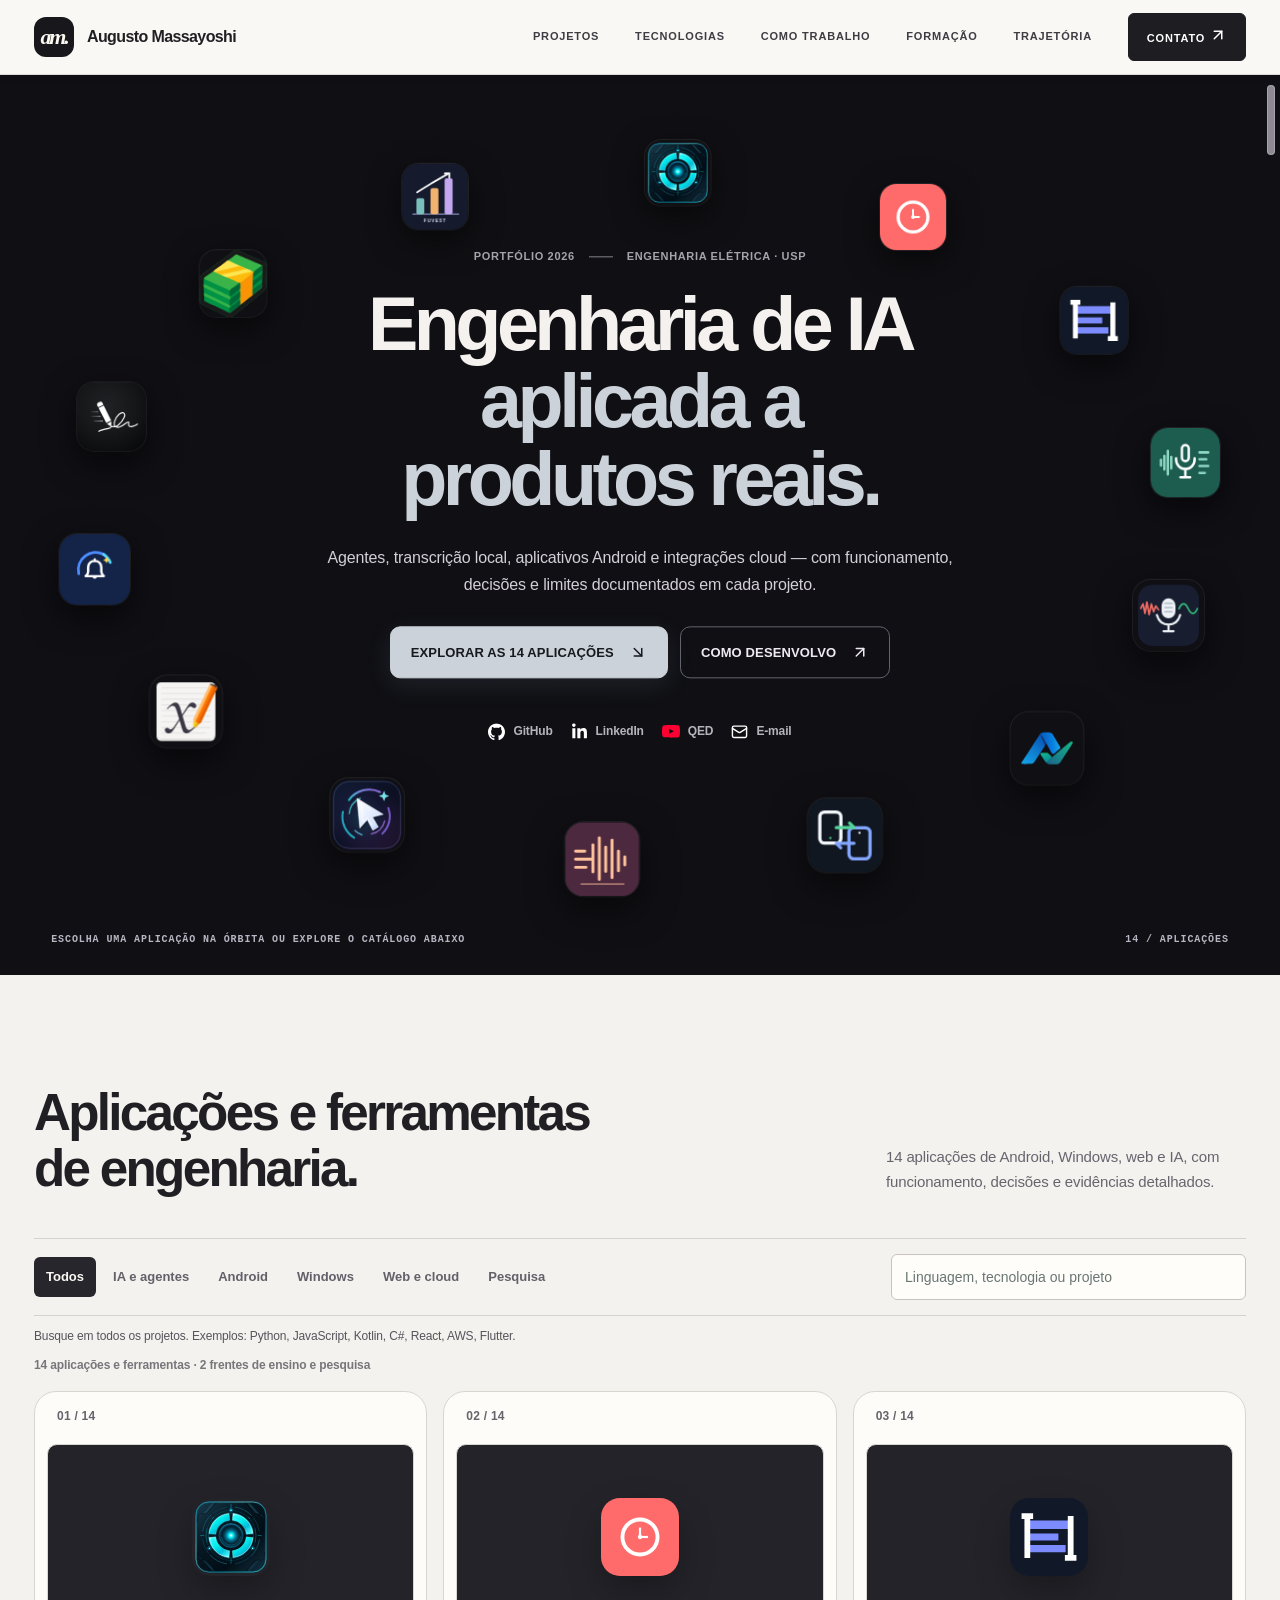
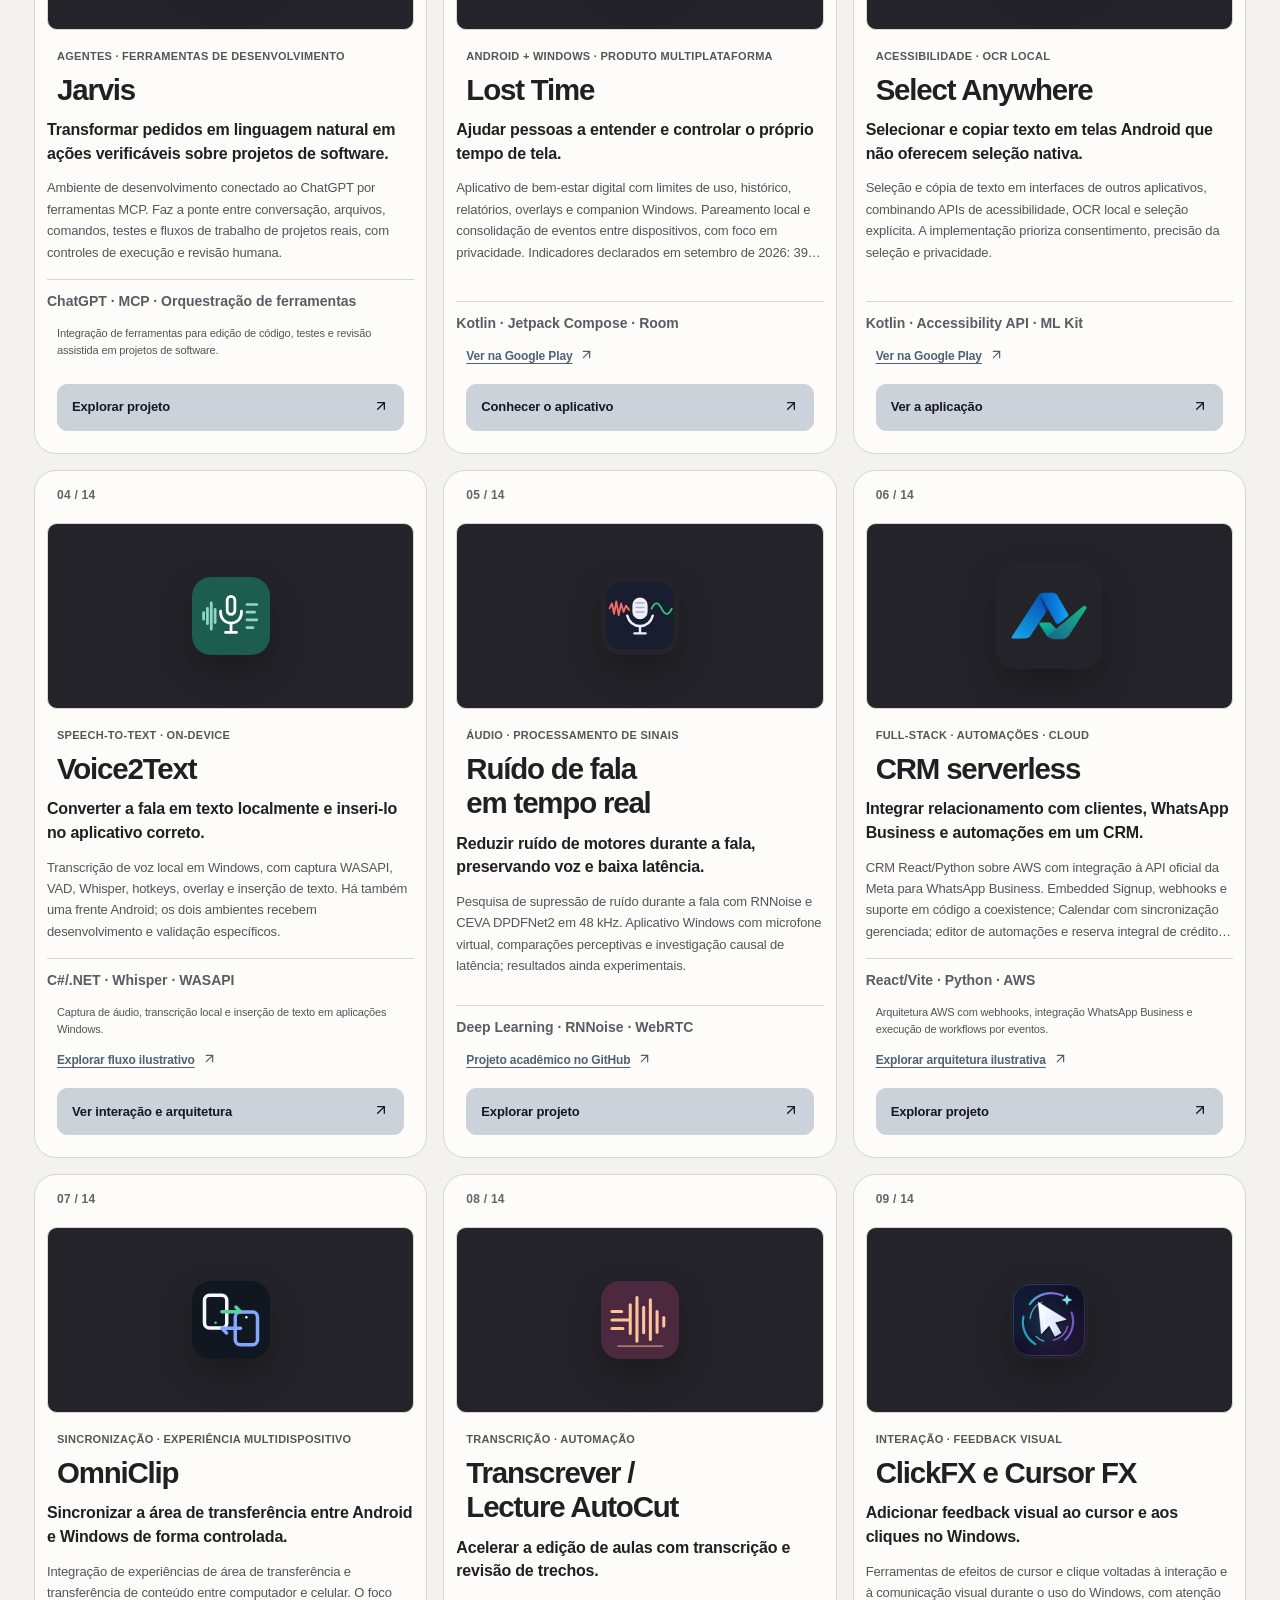
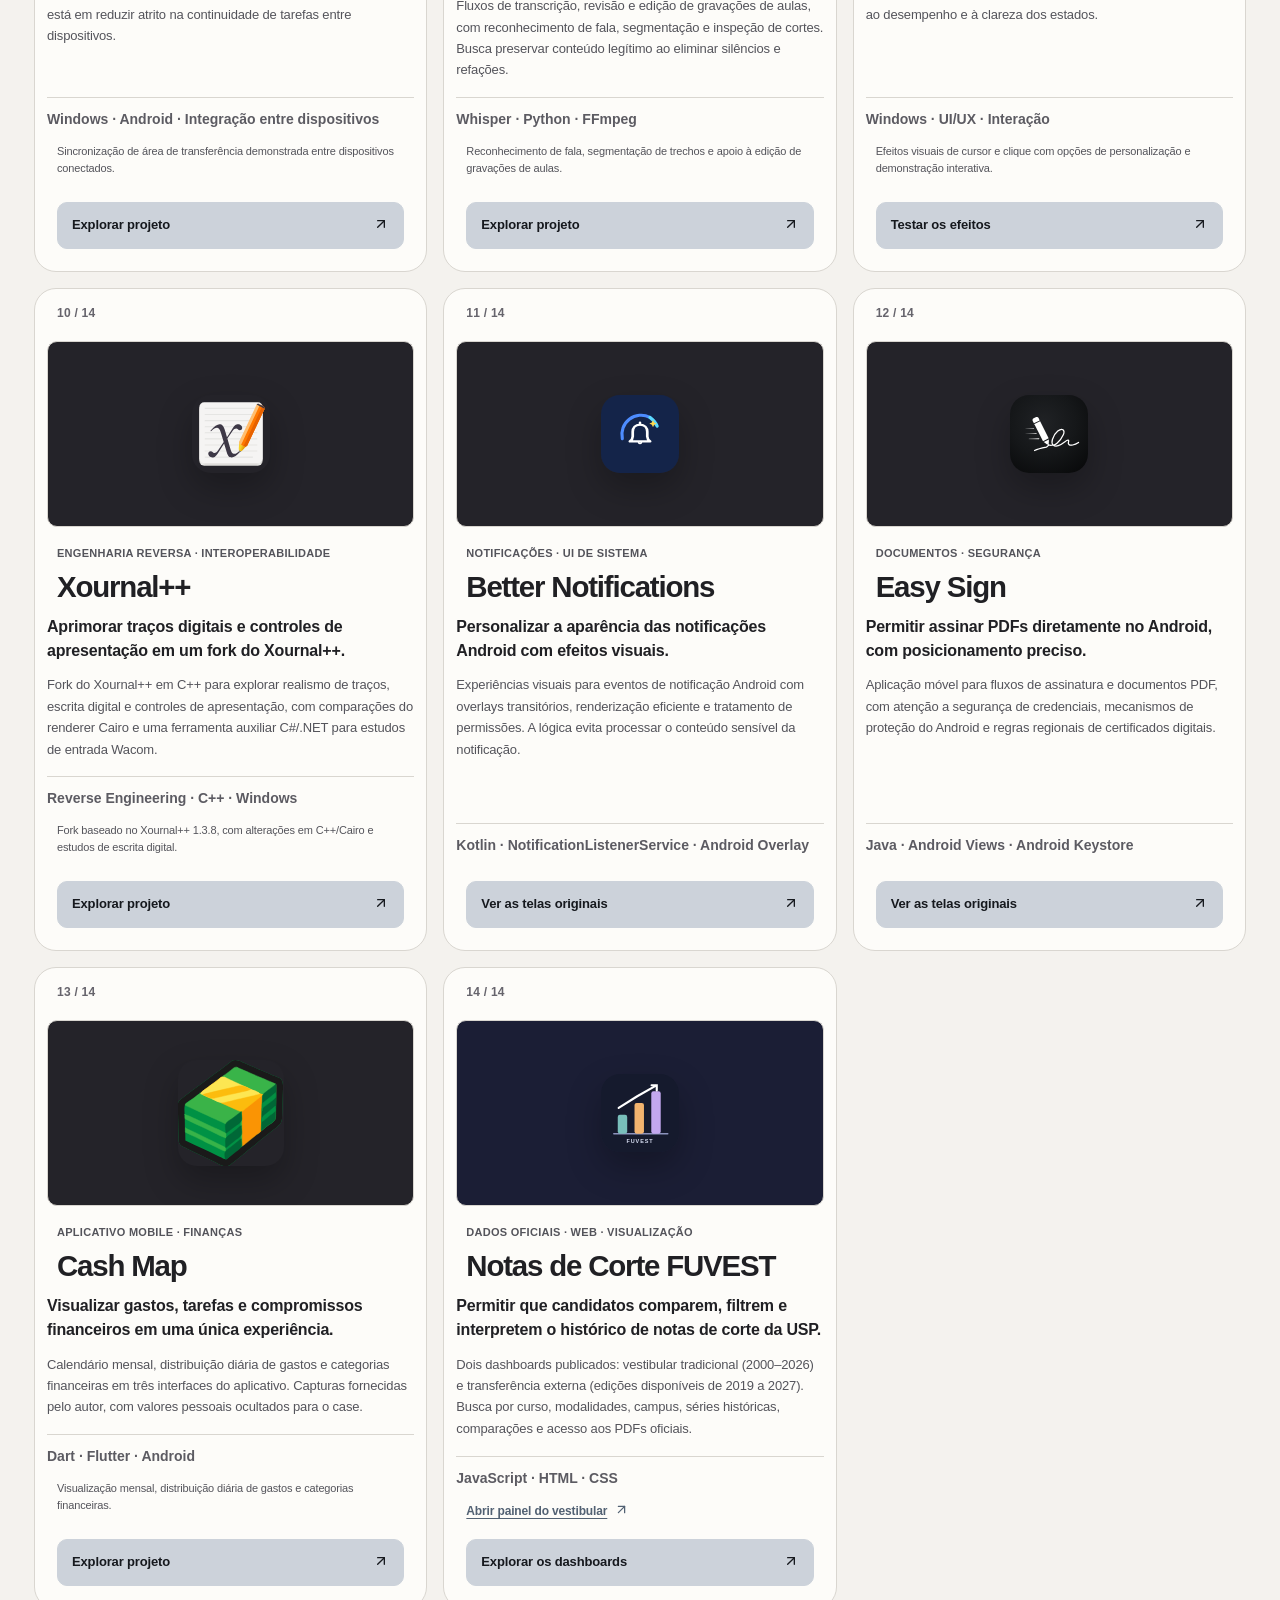
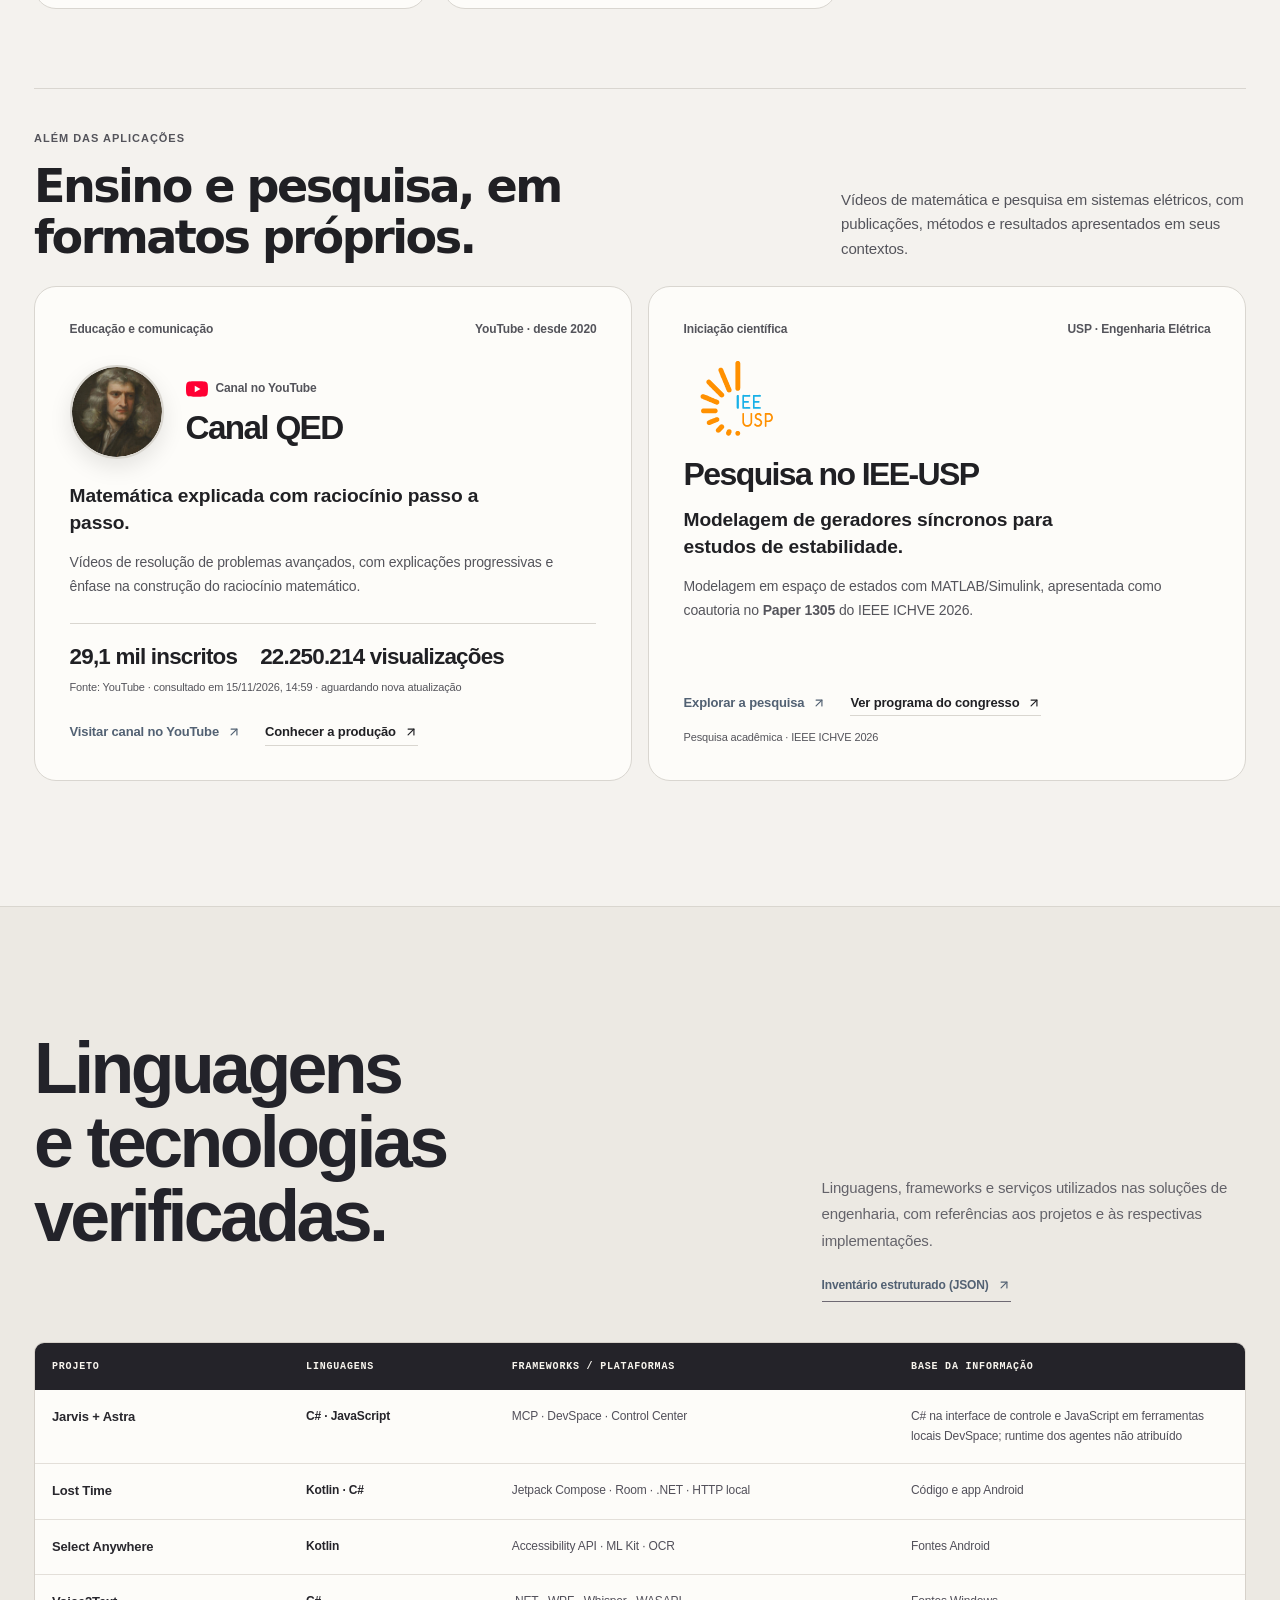
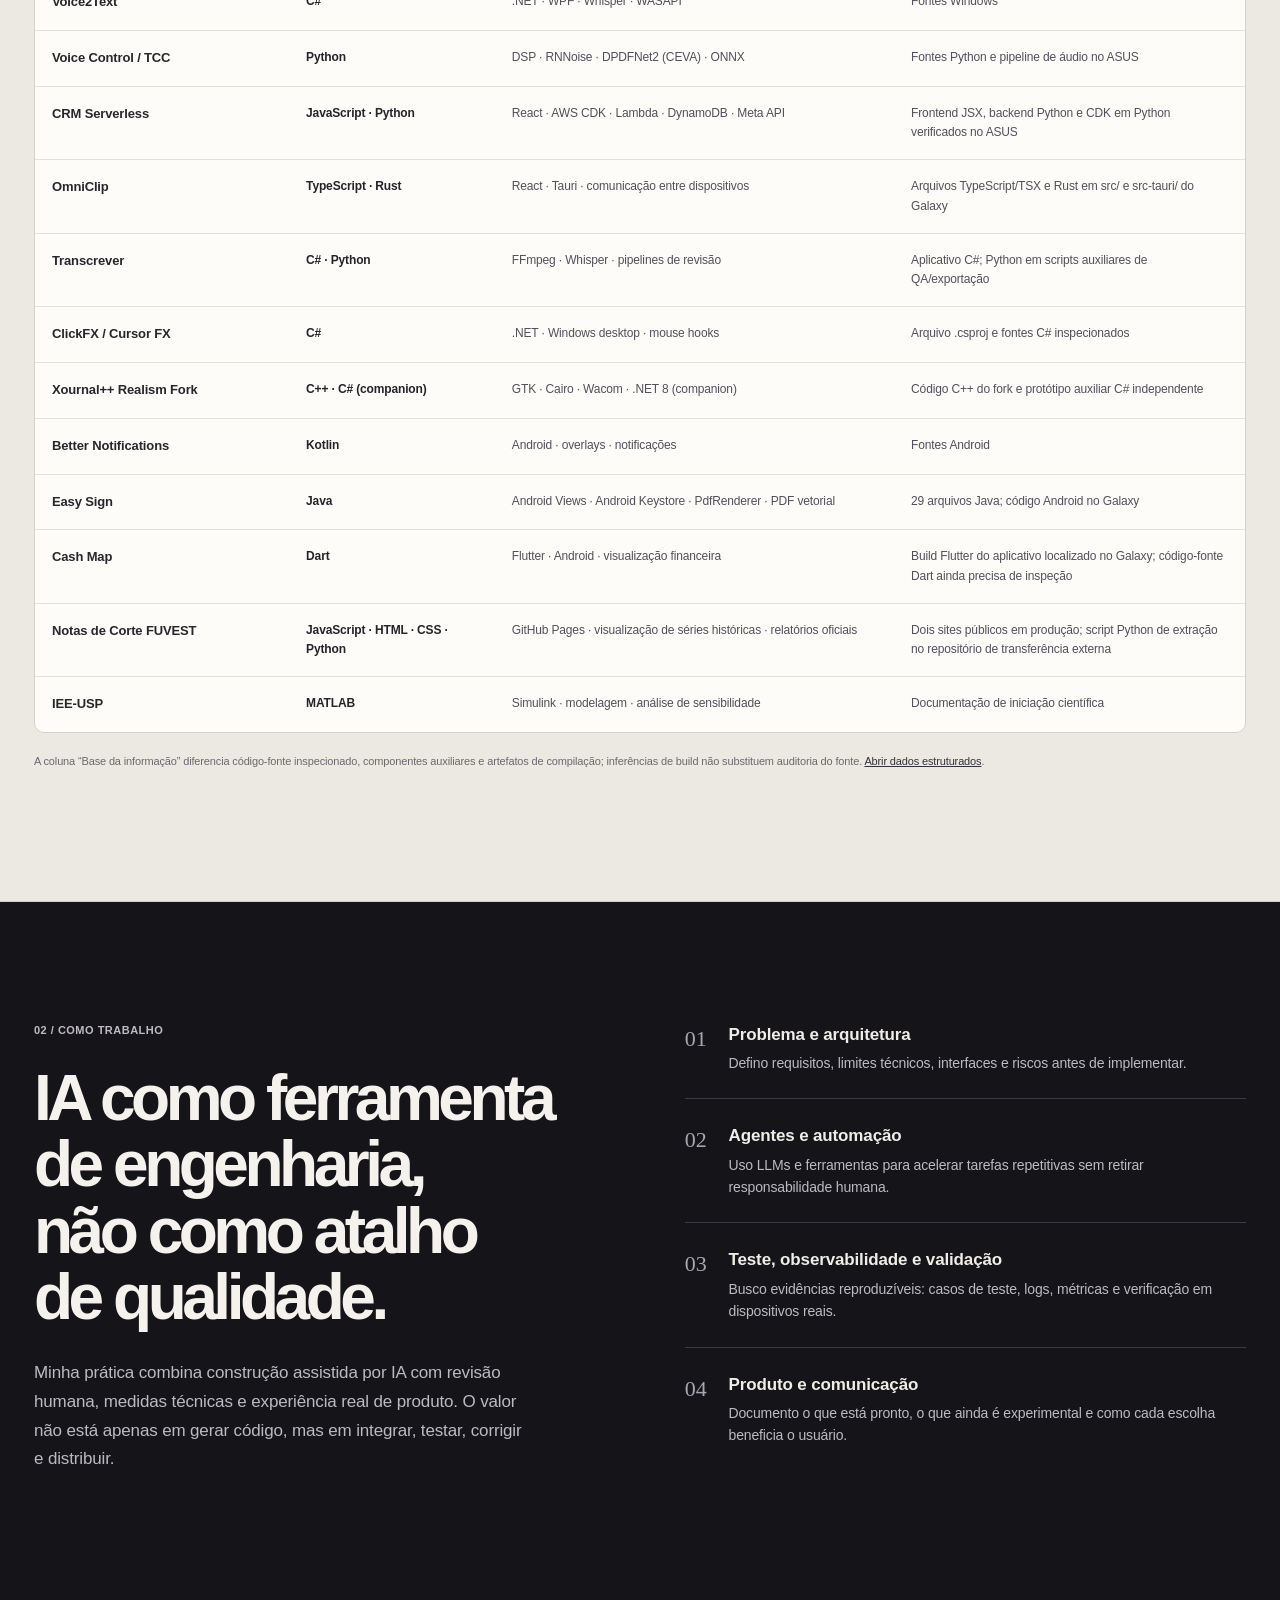
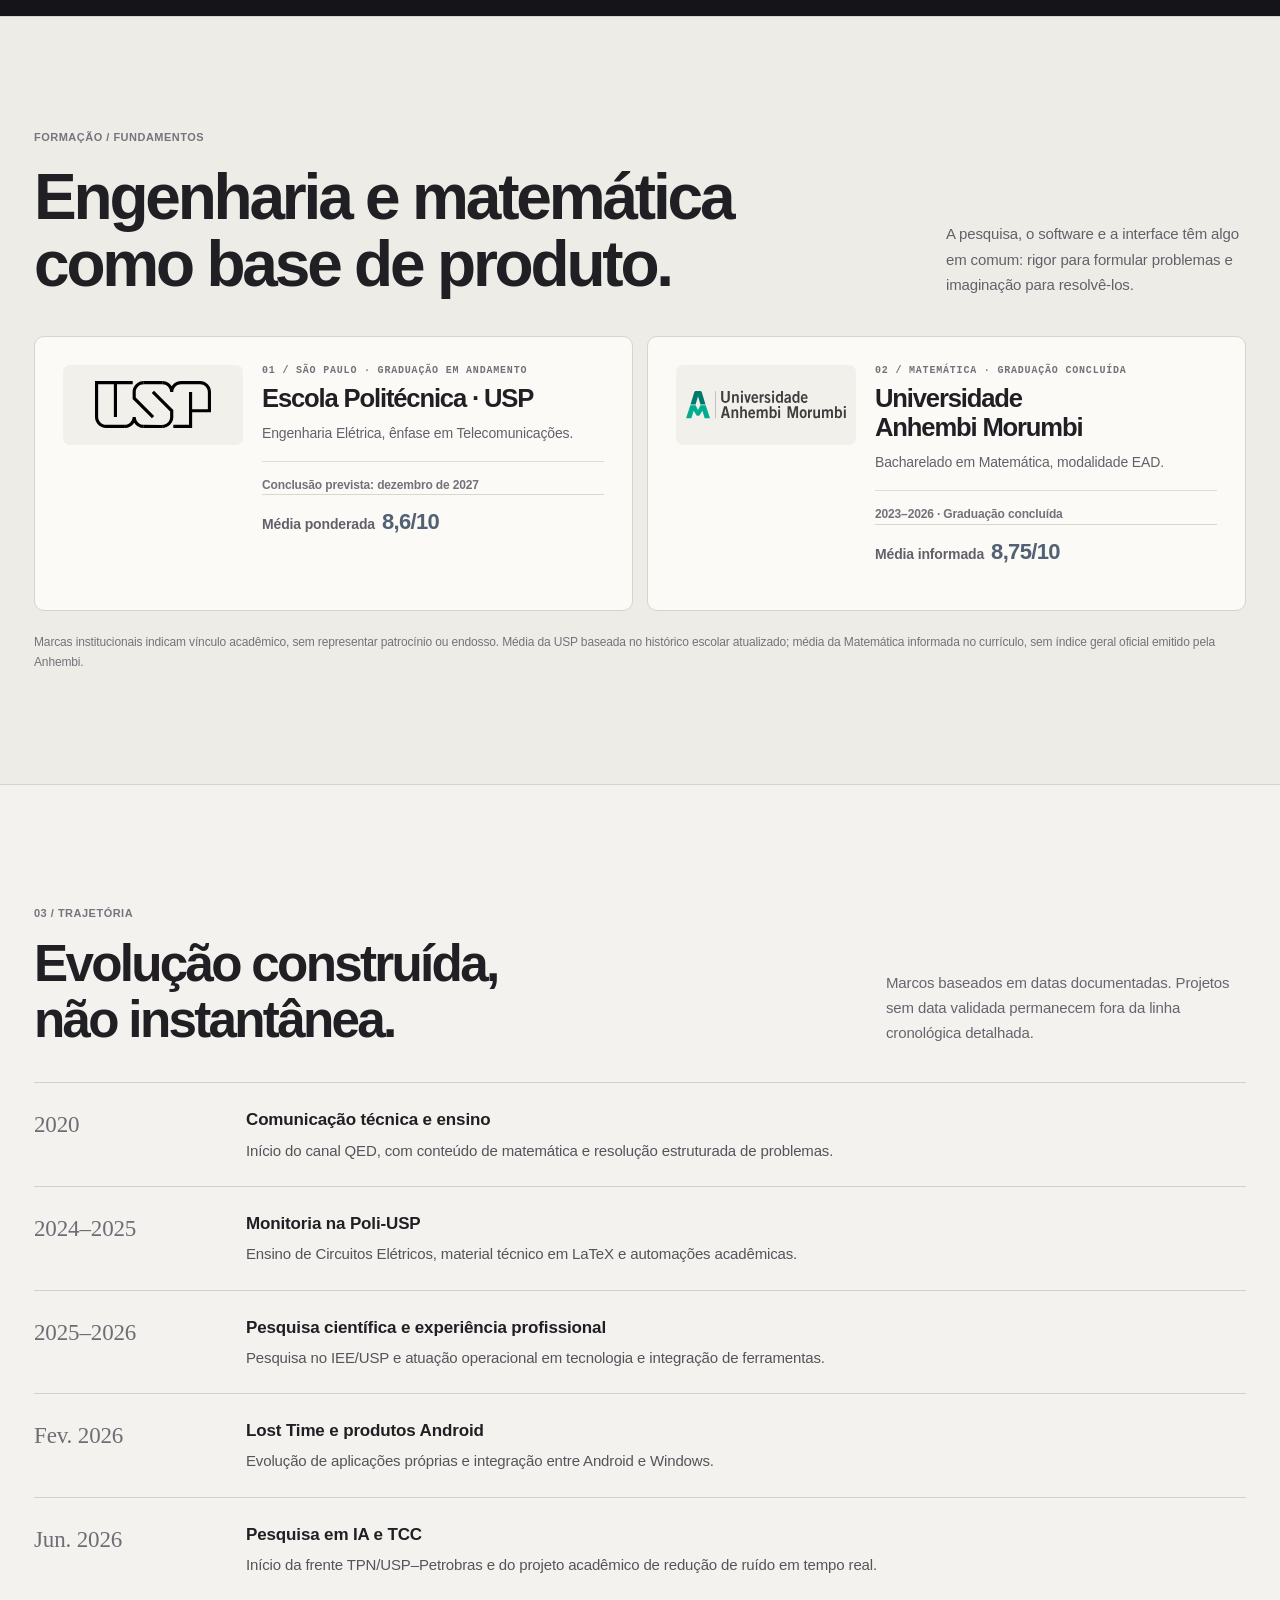
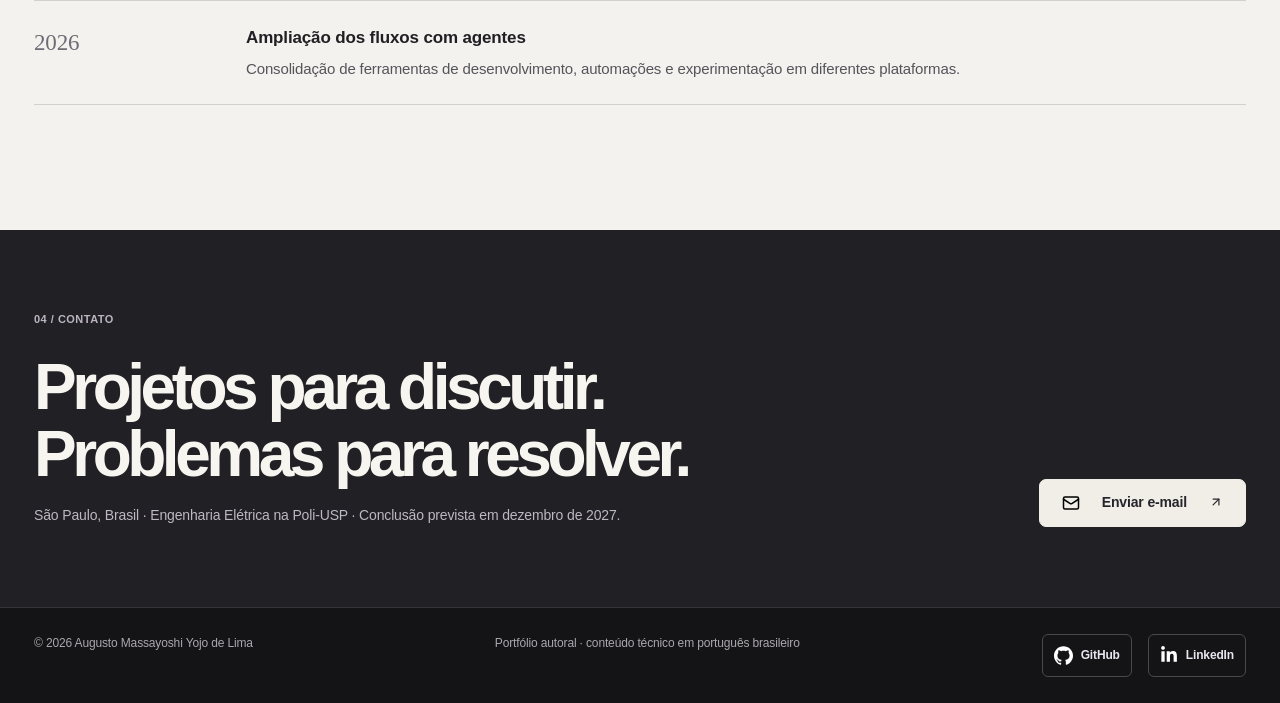
==== commit 645ca515: "Polish portfolio copy, card baselines and theme contrast" ====
--- a/site-v16/index.html
+++ b/site-v16/index.html
@@ -45,6 +45,7 @@
   <link rel="stylesheet" href="./search-education-v15.css">
   <link rel="stylesheet" href="./other-work-v17.css">
   <link rel="stylesheet" href="./qed-refresh-v18.css">
+  <link rel="stylesheet" href="./editorial-quality-v21.css">
   <script src="./scroll-system.js" defer></script>
   <script src="./atelier.js" defer></script>
   <script src="./return-top-v13.js" defer></script>
@@ -124,7 +125,7 @@
         <p class="project-objective">Transformar pedidos em linguagem natural em ações verificáveis sobre projetos de software.</p>
         <p>Ambiente de desenvolvimento conectado ao ChatGPT por ferramentas MCP. Faz a ponte entre conversação, arquivos, comandos, testes e fluxos de trabalho de projetos reais, com controles de execução e revisão humana.</p>
         <p class="project-techline">ChatGPT · MCP · Orquestração de ferramentas</p>
-        <p class="project-evidence">integração operacional; código e detalhes internos não expostos publicamente.</p>
+        <p class="project-evidence">Integração de ferramentas para edição de código, testes e revisão assistida em projetos de software.</p>
       
         <a class="project-case-link" href="./cases/?project=jarvis">Explorar projeto <span aria-hidden="true"><img class="ui-inline-arrow" src="./assets/projects/ui-arrow-up-right.svg" width="15" height="15" alt="" aria-hidden="true"></span></a>
       </article>
@@ -160,7 +161,7 @@
         <p class="project-objective">Converter a fala em texto localmente e inseri-lo no aplicativo correto.</p>
         <p>Transcrição de voz local em Windows, com captura WASAPI, VAD, Whisper, hotkeys, overlay e inserção de texto. Há também uma frente Android; os dois ambientes recebem desenvolvimento e validação específicos.</p>
         <p class="project-techline">C#/.NET · Whisper · WASAPI</p>
-        <p class="project-evidence">arquitetura e diagnósticos documentados nos repositórios locais.</p>
+        <p class="project-evidence">Captura de áudio, transcrição local e inserção de texto em aplicações Windows.</p>
         <a class="project-link" href="./demos/index.html?project=voice2text">Explorar fluxo ilustrativo <span aria-hidden="true"><img class="ui-inline-arrow" src="./assets/projects/ui-arrow-up-right.svg" width="15" height="15" alt="" aria-hidden="true"></span></a>
       
         <a class="project-case-link" href="./cases/?project=voice2text">Ver interação e arquitetura <span aria-hidden="true"><img class="ui-inline-arrow" src="./assets/projects/ui-arrow-up-right.svg" width="15" height="15" alt="" aria-hidden="true"></span></a>
@@ -185,7 +186,7 @@
         <p class="project-objective">Integrar relacionamento com clientes, WhatsApp Business e automações em um CRM.</p>
         <p>CRM React/Python sobre AWS com integração à API oficial da Meta para WhatsApp Business. Embedded Signup, webhooks e suporte em código a coexistence; Calendar com sincronização gerenciada; editor de automações e reserva integral de créditos em implementação, sob gates de ativação.</p>
         <p class="project-techline">React/Vite · Python · AWS</p>
-        <p class="project-evidence">Código documentado; envio WhatsApp e execução de workflows permanecem bloqueados até validação financeira e operacional. Sem dados de cliente.</p>
+        <p class="project-evidence">Arquitetura AWS com webhooks, integração WhatsApp Business e execução de workflows por eventos.</p>
         <a class="project-link" href="./demos/index.html?project=crm">Explorar arquitetura ilustrativa <span aria-hidden="true"><img class="ui-inline-arrow" src="./assets/projects/ui-arrow-up-right.svg" width="15" height="15" alt="" aria-hidden="true"></span></a>
       
         <a class="project-case-link" href="./cases/?project=crm">Explorar projeto <span aria-hidden="true"><img class="ui-inline-arrow" src="./assets/projects/ui-arrow-up-right.svg" width="15" height="15" alt="" aria-hidden="true"></span></a>
@@ -198,7 +199,7 @@
         <p class="project-objective">Sincronizar a área de transferência entre Android e Windows de forma controlada.</p>
         <p>Integração de experiências de área de transferência e transferência de conteúdo entre computador e celular. O foco está em reduzir atrito na continuidade de tarefas entre dispositivos.</p>
         <p class="project-techline">Windows · Android · Integração entre dispositivos</p>
-        <p class="project-evidence">Captura enviada pelo autor: sincronização ativa com dois computadores conectados. Dados de rede tratados para divulgação.</p>
+        <p class="project-evidence">Sincronização de área de transferência demonstrada entre dispositivos conectados.</p>
       
         <a class="project-case-link" href="./cases/?project=omniclip">Explorar projeto <span aria-hidden="true"><img class="ui-inline-arrow" src="./assets/projects/ui-arrow-up-right.svg" width="15" height="15" alt="" aria-hidden="true"></span></a>
       </article>
@@ -210,7 +211,7 @@
         <p class="project-objective">Acelerar a edição de aulas com transcrição e revisão de trechos.</p>
         <p>Fluxos de transcrição, revisão e edição de gravações de aulas, com reconhecimento de fala, segmentação e inspeção de cortes. Busca preservar conteúdo legítimo ao eliminar silêncios e refações.</p>
         <p class="project-techline">Whisper · Python · FFmpeg</p>
-        <p class="project-evidence">Ferramenta operacional de uso próprio; resultados devem ser demonstrados sem expor gravações de terceiros.</p>
+        <p class="project-evidence">Reconhecimento de fala, segmentação de trechos e apoio à edição de gravações de aulas.</p>
       
         <a class="project-case-link" href="./cases/?project=transcrever">Explorar projeto <span aria-hidden="true"><img class="ui-inline-arrow" src="./assets/projects/ui-arrow-up-right.svg" width="15" height="15" alt="" aria-hidden="true"></span></a>
       </article>
@@ -222,7 +223,7 @@
         <p class="project-objective">Adicionar feedback visual ao cursor e aos cliques no Windows.</p>
         <p>Ferramentas de efeitos de cursor e clique voltadas à interação e à comunicação visual durante o uso do Windows, com atenção ao desempenho e à clareza dos estados.</p>
         <p class="project-techline">Windows · UI/UX · Interação</p>
-        <p class="project-evidence">Detalhes de implementação e demonstrações ainda pendentes de curadoria.</p>
+        <p class="project-evidence">Efeitos visuais de cursor e clique com opções de personalização e demonstração interativa.</p>
       
         <a class="project-case-link" href="./cases/?project=clickfx">Testar os efeitos <span aria-hidden="true"><img class="ui-inline-arrow" src="./assets/projects/ui-arrow-up-right.svg" width="15" height="15" alt="" aria-hidden="true"></span></a>
       </article>
@@ -234,7 +235,7 @@
         <p class="project-objective">Aprimorar traços digitais e controles de apresentação em um fork do Xournal++.</p>
         <p>Fork do Xournal++ em C++ para explorar realismo de traços, escrita digital e controles de apresentação, com comparações do renderer Cairo e uma ferramenta auxiliar C#/.NET para estudos de entrada Wacom.</p>
         <p class="project-techline">Reverse Engineering · C++ · Windows</p>
-        <p class="project-evidence">Fork derivado do Xournal++ 1.3.8: alterações locais C++/Cairo auditadas; fixtures sintéticas não representam validação física Wacom.</p>
+        <p class="project-evidence">Fork baseado no Xournal++ 1.3.8, com alterações em C++/Cairo e estudos de escrita digital.</p>
       
         <a class="project-case-link" href="./cases/?project=xournal-plus-plus">Explorar projeto <span aria-hidden="true"><img class="ui-inline-arrow" src="./assets/projects/ui-arrow-up-right.svg" width="15" height="15" alt="" aria-hidden="true"></span></a>
       </article>
@@ -270,7 +271,7 @@
         <p class="project-objective">Visualizar gastos, tarefas e compromissos financeiros em uma única experiência.</p>
         <p>Calendário mensal, distribuição diária de gastos e categorias financeiras em três interfaces do aplicativo. Capturas fornecidas pelo autor, com valores pessoais ocultados para o case.</p>
         <p class="project-techline">Dart · Flutter · Android</p>
-        <p class="project-evidence">Três capturas de interface recebidas; publicação e arquitetura do código ainda precisam de verificação independente.</p>
+        <p class="project-evidence">Visualização mensal, distribuição diária de gastos e categorias financeiras.</p>
       
         <a class="project-case-link" href="./cases/?project=cash-map">Explorar projeto <span aria-hidden="true"><img class="ui-inline-arrow" src="./assets/projects/ui-arrow-up-right.svg" width="15" height="15" alt="" aria-hidden="true"></span></a>
       </article>
@@ -290,7 +291,7 @@
     <section id="outras-frentes" class="other-work" aria-labelledby="other-work-title">
       <div class="other-work-head">
         <div><p class="other-work-kicker">ALÉM DAS APLICAÇÕES</p><h2 id="other-work-title">Ensino e pesquisa, em formatos próprios.</h2></div>
-        <p>O canal QED é uma atividade de comunicação matemática. O trabalho no IEE-USP é pesquisa acadêmica. Nenhum dos dois é classificado como aplicativo.</p>
+        <p>Vídeos de matemática e pesquisa em sistemas elétricos, com publicações, métodos e resultados apresentados em seus contextos.</p>
       </div>
       <div class="other-work-grid" id="other-grid">
         <article class="other-work-card other-work-qed" data-category="conteudo" id="qed">
@@ -300,7 +301,7 @@
             <div class="qed-profile-identity"><div class="qed-platform"><img src="./assets/projects/ui-youtube.svg" alt="" width="21" height="21" aria-hidden="true"><span>Canal no YouTube</span></div><h3>Canal QED</h3></div>
           </div>
           <p class="other-work-lead">Matemática explicada com raciocínio passo a passo.</p>
-          <p>Produção de vídeos educacionais sobre resolução de problemas avançados. É uma atividade de ensino e divulgação, não um aplicativo.</p>
+          <p>Vídeos de resolução de problemas avançados, com explicações progressivas e ênfase na construção do raciocínio matemático.</p>
           <div class="other-work-numbers" aria-label="Indicadores históricos do canal"><strong id="qed-subs" title="Inscritos: contagem pública arredondada pelo YouTube">29,1 mil inscritos</strong><strong id="qed-views">22.249.845 visualizações</strong></div>
           <small id="qed-stats-date" aria-live="polite">Fonte: YouTube · consultado em 15/11/2026</small>
           <div class="other-work-actions">
@@ -313,12 +314,12 @@
           <div class="other-work-iee-ident"><img src="./assets/projects/iee-official-traced-v12.svg" alt="Logotipo colorido do IEE-USP" width="106" height="92" loading="lazy"></div>
           <h3>Pesquisa no IEE-USP</h3>
           <p class="other-work-lead">Modelagem de geradores síncronos para estudos de estabilidade.</p>
-          <p>Pesquisa com MATLAB/Simulink e modelagem em espaço de estados. Coautoria confirmada do <strong>Paper 1305</strong> no programa do IEEE ICHVE 2026; DOI individual ainda não identificado.</p>
+          <p>Modelagem em espaço de estados com MATLAB/Simulink, apresentada como coautoria no <strong>Paper 1305</strong> do IEEE ICHVE 2026.</p>
           <div class="other-work-actions">
             <a class="other-work-primary" href="./cases/?project=iee">Explorar a pesquisa <img class="ui-inline-arrow" src="./assets/projects/ui-arrow-up-right.svg" alt="" width="16" height="16"></a>
             <a class="other-work-secondary" href="https://www.ichve2026.com.br/?q=program" target="_blank" rel="noopener noreferrer">Ver programa do congresso <img class="ui-inline-arrow" src="./assets/projects/ui-arrow-up-right.svg" alt="" width="16" height="16"></a>
           </div>
-          <small class="other-work-disclaimer">Vínculo acadêmico; não indica patrocínio institucional.</small>
+          <small class="other-work-disclaimer">Pesquisa acadêmica · IEEE ICHVE 2026</small>
         </article>
       </div>
     </section>
@@ -330,7 +331,7 @@
       <div class="tech-index-lead">
         
         <h2 id="tech-index-title">Linguagens e tecnologias verificadas.</h2>
-        <p>Linguagens utilizadas em produtos, ferramentas e pesquisas, separadas de frameworks e serviços. O Canal QED permanece no portfólio como produção audiovisual, fora desta matriz de código.</p>
+        <p>Linguagens, frameworks e serviços utilizados nas soluções de engenharia, com referências aos projetos e às respectivas implementações.</p>
         <a class="tech-index-data-link" href="./tech-index.json" download="linguagens-portfolio.json">Inventário estruturado (JSON) <img src="./assets/projects/ui-arrow-up-right.svg" alt="" width="16" height="16"></a>
       </div>
       <div class="tech-index-table-wrap">
--- a/site-v16/styles.css
+++ b/site-v16/styles.css
@@ -6,8 +6,8 @@
   --subtle: #4b5758;
   --faint: #6a7776;
   --line: #dadeda;
-  --accent: #086f64;
-  --accent-dark: #054b45;
+  --accent: #526173;
+  --accent-dark: #3E4C60;
   --deep: #102a29;
   --deep-border: #31504b;
   --serif: Georgia, "Times New Roman", serif;
--- a/site-v16/orbit.css
+++ b/site-v16/orbit.css
@@ -12,7 +12,7 @@
 .cosmos-projects{position:absolute;z-index:1;inset:0;pointer-events:none;overflow:visible}
 .cosmos-node{position:absolute;top:0;left:0;transform:translate3d(0,0,0);display:flex;flex-direction:column;align-items:center;justify-content:center;width:86px;height:86px;text-decoration:none;border-radius:22px;outline-offset:7px;pointer-events:auto;will-change:transform;transition:filter .2s ease}
 .cosmos-node img{display:block;width:72px;height:72px;object-fit:contain;box-shadow:0 11px 24px rgba(0,0,0,.5),0 0 24px rgba(126,174,217,.12);border-radius:16px;transition:transform .2s ease,box-shadow .2s ease}
-.cosmos-node:hover img,.cosmos-node:focus-visible img{transform:translateY(-7px) scale(1.13);box-shadow:0 18px 33px rgba(0,0,0,.5),0 0 34px rgba(191,251,181,.38)}
+.cosmos-node:hover img,.cosmos-node:focus-visible img{transform:translateY(-7px) scale(1.13);box-shadow:0 18px 33px rgba(0,0,0,.5),0 0 34px rgba(204,210,218,.36)}
 .cosmos-node .cosmos-label{opacity:0;pointer-events:none;white-space:nowrap;position:absolute;top:calc(100% + 5px);left:50%;transform:translateX(-50%) translateY(5px);background:#f3f5ef;color:#0e1b20;padding:6px 10px;border-radius:6px;font-size:11px;font-weight:750;letter-spacing:-.02em;box-shadow:0 8px 25px rgba(0,0,0,.25);transition:opacity .18s ease,transform .18s ease}
 .cosmos-node:hover .cosmos-label,.cosmos-node:focus-visible .cosmos-label{opacity:1;transform:translateX(-50%) translateY(0)}
 .cosmos-core{position:absolute;z-index:3;left:50%;top:47%;transform:translate(-50%,-50%);text-align:center;width:min(700px,calc(100% - 50px));pointer-events:none}
@@ -90,7 +90,7 @@
  .cosmos-mobile-label span{color:#798d83}
  .cosmos-mobile-rail{display:flex;overflow-x:auto;overscroll-behavior-inline:contain;scroll-snap-type:x mandatory;gap:12px;padding:0 18px 30px;scrollbar-color:#3c5d5b transparent}
  .cosmos-mobile-rail a{flex:0 0 124px;scroll-snap-align:center;display:flex;flex-direction:column;align-items:center;gap:8px;padding:12px 7px 13px;background:#171f2b;border:1px solid #33474f;border-radius:10px;text-decoration:none;color:#dbe7df;min-height:126px;font-size:11px;font-weight:750;text-align:center}
- .cosmos-mobile-rail a:hover,.cosmos-mobile-rail a:focus-visible{border-color:#d4ff8a;background:#21352b}
+ .cosmos-mobile-rail a:hover,.cosmos-mobile-rail a:focus-visible{border-color:#CCD2DA;background:#242832}
  .cosmos-mobile-rail img{height:67px;width:67px;border-radius:14px}
  .education-grid{grid-template-columns:1fr}
 }
--- a/site-v16/design-refine-v13.css
+++ b/site-v16/design-refine-v13.css
@@ -1,9 +1,11 @@
 /* V13: a restrained, evidence-first editorial system for the ASUS staging.
    Semantic status/provenance remains on detailed case pages; no fake screenshots. */
 :root {
- --ds-accent:#176e60;
- --ds-accent-strong:#105748;
- --ds-on-accent:#fff;
+ --ds-accent:#526173;
+ --ds-accent-strong:#3E4C60;
+ --ds-on-accent:#16191E;
+ --ds-cta-fill:#CCD2DA;
+ --ds-cta-hover:#E1E5EB;
  --ds-space-1:4px;--ds-space-2:8px;--ds-space-3:12px;
  --ds-space-4:16px;--ds-space-6:24px;--ds-space-8:32px;
  --ds-space-12:48px;
@@ -38,15 +40,15 @@
  margin-block:18px 20px;text-wrap:balance;text-transform:none!important
 }
 .cosmos-core h1 span{display:block;color:#f5f1ee}
-.cosmos-core h1 span:last-child{color:#aaf3d9}
+.cosmos-core h1 span:last-child{color:#CCD2DA}
 .cosmos-deck{max-width:630px;color:#d3cfd7;font-size:clamp(15px,1.25vw,18px);line-height:1.7}
 .cosmos-actions{gap:12px;margin-top:28px}
 .cosmos-actions>a{display:inline-flex;align-items:center;justify-content:center;gap:15px;
  font-size:13px;letter-spacing:.01em;font-weight:750;min-height:52px;
  padding:12px 20px;border-radius:10px}
-.cosmos-primary{background:#aaf3d9!important;color:#12241f!important;border-color:#aaf3d9!important;
- box-shadow:0 7px 23px rgba(53,171,141,.14)}
-.cosmos-primary:hover{background:#c5ffe8!important;border-color:#c5ffe8!important}
+ .cosmos-primary{background:#CCD2DA!important;color:#16191E!important;border-color:#CCD2DA!important;
+ box-shadow:0 7px 23px rgba(135,152,175,.13)}
+.cosmos-primary:hover{background:#E1E5EB!important;border-color:#E1E5EB!important}
 .cosmos-secondary{background:transparent!important;border-color:#65616d!important;color:#efeaf2!important}
 .cosmos-social{gap:18px}
 .cosmos-social a{font-family:var(--body,"Segoe UI",sans-serif);font-size:12px;font-weight:650}
@@ -136,14 +138,14 @@
 .project .project-case-link{
  display:flex;align-items:center;justify-content:space-between;
  align-self:stretch;gap:12px;min-height:47px;
- padding:11px 14px;border:1px solid var(--ds-accent);
- border-radius:10px;background:var(--ds-accent);color:var(--ds-on-accent);
+ padding:11px 14px;border:1px solid var(--ds-cta-fill);
+ border-radius:10px;background:var(--ds-cta-fill);color:var(--ds-on-accent);
  text-decoration:none;font:750 13px/1.45 var(--body,"Segoe UI",sans-serif);
  margin-top:12px!important;margin-bottom:10px;
  transition:transform .18s var(--ds-ease),background .18s,border-color .18s
 }
 .project .project-case-link:hover,.project .project-case-link:focus-visible{
- background:var(--ds-accent-strong);border-color:var(--ds-accent-strong);
+ background:var(--ds-cta-hover);border-color:var(--ds-cta-hover);
  color:var(--ds-on-accent);transform:translateY(-1px)
 }
 .project .project-case-link img{width:16px;height:16px;filter:invert(1);display:block}
@@ -161,8 +163,8 @@
 .case-body :is(h1,h2,h3) em{font-style:normal!important;font-family:inherit!important;color:inherit!important;letter-spacing:inherit!important}
 .case-heading-actions{gap:12px}
 .case-heading-actions a{border-radius:10px;min-height:46px}
-.case-heading-actions .case-action-primary{background:#aaf3d9;color:#12241f;border-color:#aaf3d9}
-.case-heading-actions .case-action-primary:hover{background:#d0ffef;border-color:#d0ffef}
+.case-heading-actions .case-action-primary{background:#CCD2DA;color:#16191E;border-color:#CCD2DA}
+.case-heading-actions .case-action-primary:hover{background:#E1E5EB;border-color:#E1E5EB}
 .case-artframe,.case-artframe .case-art{border-radius:14px}
 .case-artframe .case-artframe-label{display:none}
 .case-scroll-strip{display:none}
@@ -182,7 +184,7 @@
 .back-to-top img{width:16px;height:16px;transform:rotate(-45deg)}
 .back-to-top:hover{border-color:var(--ds-accent);color:var(--ds-accent)}
 @media (prefers-color-scheme:dark){
- :root{--ds-accent:#aaf3d9;--ds-accent-strong:#d0ffea;--ds-on-accent:#11241d}
+ :root{--ds-accent:#CCD2DA;--ds-accent-strong:#E1E5EB;--ds-on-accent:#16191E;--ds-cta-fill:#CCD2DA;--ds-cta-hover:#E1E5EB}
  .project-preview{border-color:#45444d;background:#282931}
  .project-preview img{background:#24252e}
  .project-preview figcaption{background:#24252b;color:#d5d2df}
@@ -190,8 +192,8 @@
  .project .project-case-link img{filter:none}
  .project .project-type,.project-top .number{color:#bcb8c6}
  .project .project-techline,.project .project-evidence{color:#bdb9c5}
- .project .project-link{color:#aaf3d9}
- .project .project-link:hover{color:#d0ffea}
+ .project .project-link{color:#CCD2DA}
+ .project .project-link:hover{color:#E1E5EB}
  .project:hover,.project:focus-within{box-shadow:0 17px 38px rgba(0,0,0,.3)}
  .back-to-top{background:#282932;border-color:#56545e;color:#f5f2f7}
 }
--- a/site-v16/design-polish-v14.css
+++ b/site-v16/design-polish-v14.css
@@ -1,7 +1,7 @@
 /* V14 — logo consistency, link arrows with inherited color, and faithful photo framing.
    Keeps the existing V13 layout and automatic light/dark theme. */
 :root{
- --link-icon-contrast:#176e60;
+ --link-icon-contrast:#526173;
  --on-link-surface:#ffffff;
  --frame-border:#514d5a;
  --frame-bg:#201e28;
@@ -70,7 +70,7 @@
  border-color:#a795ab;background:#2d2735
 }
 .losttime-v12-frame .ltv12-play-figure>a:focus-visible{
- outline:3px solid #b8ffe5;outline-offset:4px
+ outline:3px solid #CCD2DA;outline-offset:4px
 }
 .losttime-v12-frame .ltv12-play-figure>a img{
  display:block;width:100%;height:auto;
@@ -95,10 +95,10 @@
  .project-link img.ui-inline-arrow,.case-action-secondary img.ui-inline-arrow,
  .case-crumb a img.ui-inline-arrow,.case-back-subtle img.ui-inline-arrow,
  .back-to-top img.ui-inline-arrow{filter:invert(1)}
- :root{--link-icon-contrast:#aaf3d9;--on-link-surface:#11241d}
- .project .project-link,.project .project-link svg.ui-inline-arrow{color:#aaf3d9}
- .project .project-link:hover,.project .project-link:focus-visible{color:#d0ffea}
- .project .project-case-link,.project .project-case-link svg.ui-inline-arrow{color:#11241d}
+ :root{--link-icon-contrast:#CCD2DA;--on-link-surface:#16191E}
+ .project .project-link,.project .project-link svg.ui-inline-arrow{color:#CCD2DA}
+ .project .project-link:hover,.project .project-link:focus-visible{color:#E1E5EB}
+ .project .project-case-link,.project .project-case-link svg.ui-inline-arrow{color:#16191E}
  .back-to-top{color:#f5f2f7}
  .back-to-top svg.ui-inline-arrow{stroke:currentColor}
 }
--- a/site-v16/search-education-v15.css
+++ b/site-v16/search-education-v15.css
@@ -23,7 +23,7 @@
 @media (prefers-color-scheme:dark){
  .search-examples{color:#bdbac7}
  .education-item .education-average{border-color:#44424d;color:#c9c4d0}
- .education-average strong{color:#aaf3d9}
+ .education-average strong{color:#CCD2DA}
 }
 @media(max-width:1000px){
  .search-label{width:min(310px,100%)}
--- a/site-v16/other-work-v17.css
+++ b/site-v16/other-work-v17.css
@@ -91,8 +91,8 @@
 .project#cash-map .project-portrait .portrait-ghost,
 .project#crm .project-portrait .portrait-ghost{opacity:.12}
 @media (prefers-color-scheme:dark){
- .other-work-actions .other-work-primary{color:#aaf3d9}
- .other-work-card:hover,.other-work-card:focus-within{border-color:#aaf3d9}
+ .other-work-actions .other-work-primary{color:#CCD2DA}
+ .other-work-card:hover,.other-work-card:focus-within{border-color:#CCD2DA}
  .other-work-actions img.ui-inline-arrow{filter:invert(1)}
 }
 @media(max-width:810px){
--- a/site-v16/qed-refresh-v18.css
+++ b/site-v16/qed-refresh-v18.css
@@ -20,7 +20,7 @@
 @media(prefers-reduced-motion:reduce){.qed-avatar-link{transition:none}}
 /* Hero social links: the YouTube mark retains its native red brand color. */
 .cosmos-social .cosmos-social-qed img{filter:none;width:18px;height:18px}
-.cosmos-social .cosmos-social-qed:focus-visible{outline:2px solid #aaf3d9;outline-offset:5px;border-radius:3px}
+.cosmos-social .cosmos-social-qed:focus-visible{outline:2px solid #CCD2DA;outline-offset:5px;border-radius:3px}
 @media(max-width:450px){
  .cosmos-social{
   display:grid;grid-template-columns:repeat(2,max-content);
--- a/site-v16/editorial-quality-v21.css
+++ b/site-v16/editorial-quality-v21.css
@@ -0,0 +1,100 @@
+/* V21 · Editorial polish and interaction contrast.
+   Preserve product-owned colors and original screenshot bytes. */
+
+/* A legacy .project > p rule reset margin-top:auto on technology rows.
+   Restoring auto margin anchors the technical footer and CTA to each row's baseline. */
+.project-grid > .project {
+  display:flex;
+  flex-direction:column;
+  min-width:0;
+}
+/* The hidden attribute must beat the alignment rule when searching/filtering. */
+#grid > article.project[hidden] {display:none!important;}
+.project-grid > .project > p.project-techline {
+  margin-top:auto !important;
+  margin-bottom:12px !important;
+}
+.project-grid > .project > .project-case-link {
+  flex-shrink:0;
+}
+.project-grid > .project > .project-evidence {
+  line-height:1.55;
+}
+
+/* Unified platinum focus, including the search field previously inheriting
+   a violet outline and violet box shadow from old theme layers. */
+a:focus-visible,
+button:focus-visible,
+input:focus-visible,
+[tabindex]:focus-visible {
+  outline-color:var(--ds-accent) !important;
+}
+.search-label input:focus,
+.search-label input:focus-visible {
+  outline:2px solid var(--ds-accent) !important;
+  outline-offset:3px;
+  border-color:var(--ds-accent) !important;
+  box-shadow:0 0 0 3px color-mix(in srgb,var(--ds-accent) 18%,transparent) !important;
+}
+.search-label:focus-within {
+  border-color:transparent;
+}
+
+/* All arrows are inlined by inline-arrows-v14.js when JS is available.
+   Preserve a legible no-JavaScript fallback without recoloring product logos. */
+.project .project-case-link img.ui-inline-arrow,
+.cosmos-primary img.ui-inline-arrow,
+.case-action-primary img.ui-inline-arrow {
+  filter:none !important;
+}
+@media (prefers-color-scheme:dark) {
+  .tech-index-data-link img[src*="ui-arrow-"],
+  .other-work-actions img[src*="ui-arrow-"],
+  .project .project-link img[src*="ui-arrow-"],
+  .case-action-secondary img[src*="ui-arrow-"],
+  .case-crumb a img[src*="ui-arrow-"],
+  .case-back-subtle img[src*="ui-arrow-"] {
+    filter:invert(1);
+  }
+  .search-label input:focus,
+  .search-label input:focus-visible {
+    box-shadow:0 0 0 3px rgb(204 210 218 / 20%) !important;
+  }
+}
+
+/* Easy Sign promotional arts: give original images an editorial mat and
+   maintain complete source aspect ratio; do not draw or retouch phone UI. */
+.ps-easy .ps-v12-art > a {
+  padding:clamp(8px,1.1vw,14px);
+  border:1px solid #5f6672;
+  border-radius:14px;
+  background:#181d27;
+  box-shadow:0 8px 24px rgb(0 0 0 / 14%);
+}
+.ps-easy .ps-v12-art > a img {
+  display:block;
+  width:100%;
+  height:auto;
+  aspect-ratio:9 / 16;
+  object-fit:contain;
+  background:#f5f5f4;
+  border-radius:7px;
+}
+.ps-easy .ps-v12-art > a:hover {
+  border-color:#CCD2DA;
+}
+html[data-project="easy-sign"] .case-media-replaced.playstore-v12-frame > figcaption {
+  background:#171c25 !important;
+  color:#E1E5EB !important;
+  border-top:1px solid #49515f !important;
+  padding:17px 24px !important;
+  font-size:12px;
+  line-height:1.65;
+}
+@media(max-width:700px) {
+  .ps-easy .ps-v12-art > a {padding:9px;border-radius:12px}
+  .ps-easy .ps-v12-art > a img {border-radius:5px}
+}
+@media(prefers-reduced-motion:reduce) {
+  .ps-easy .ps-v12-art > a {transition:none}
+}
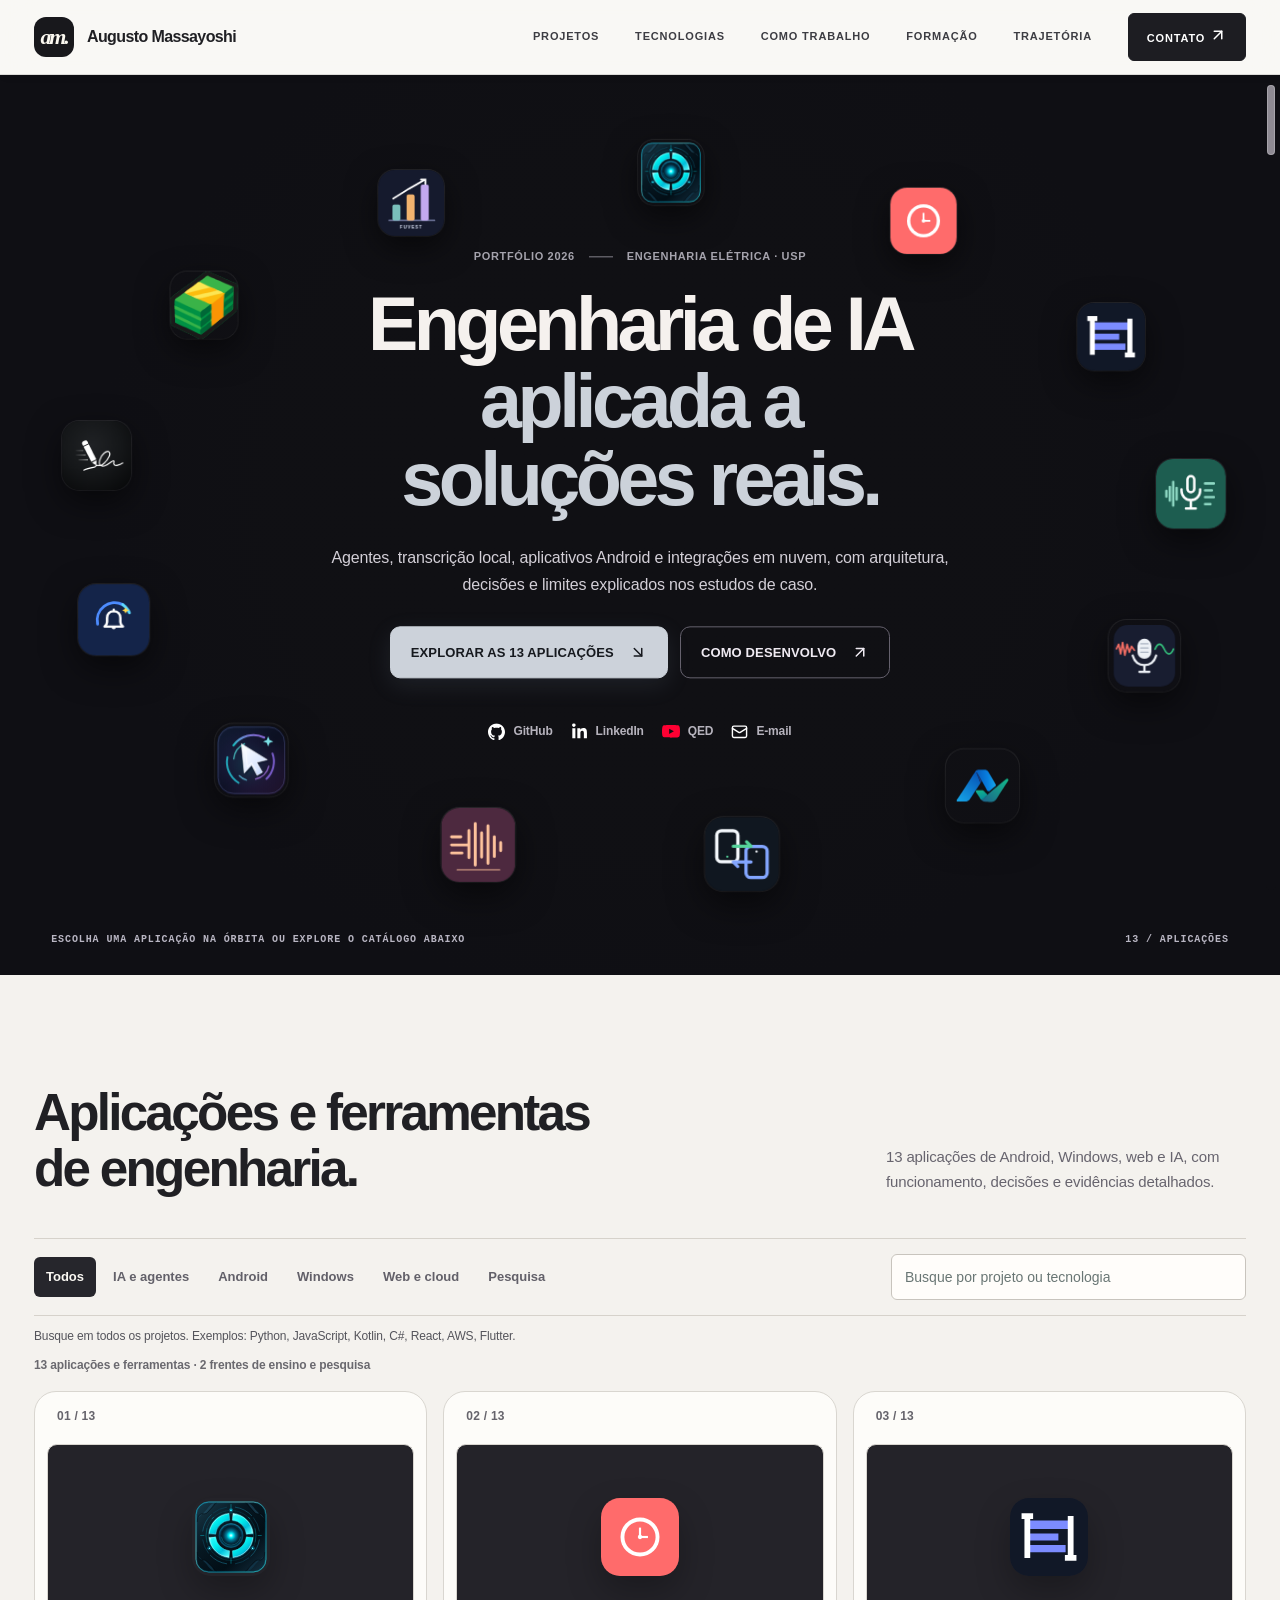
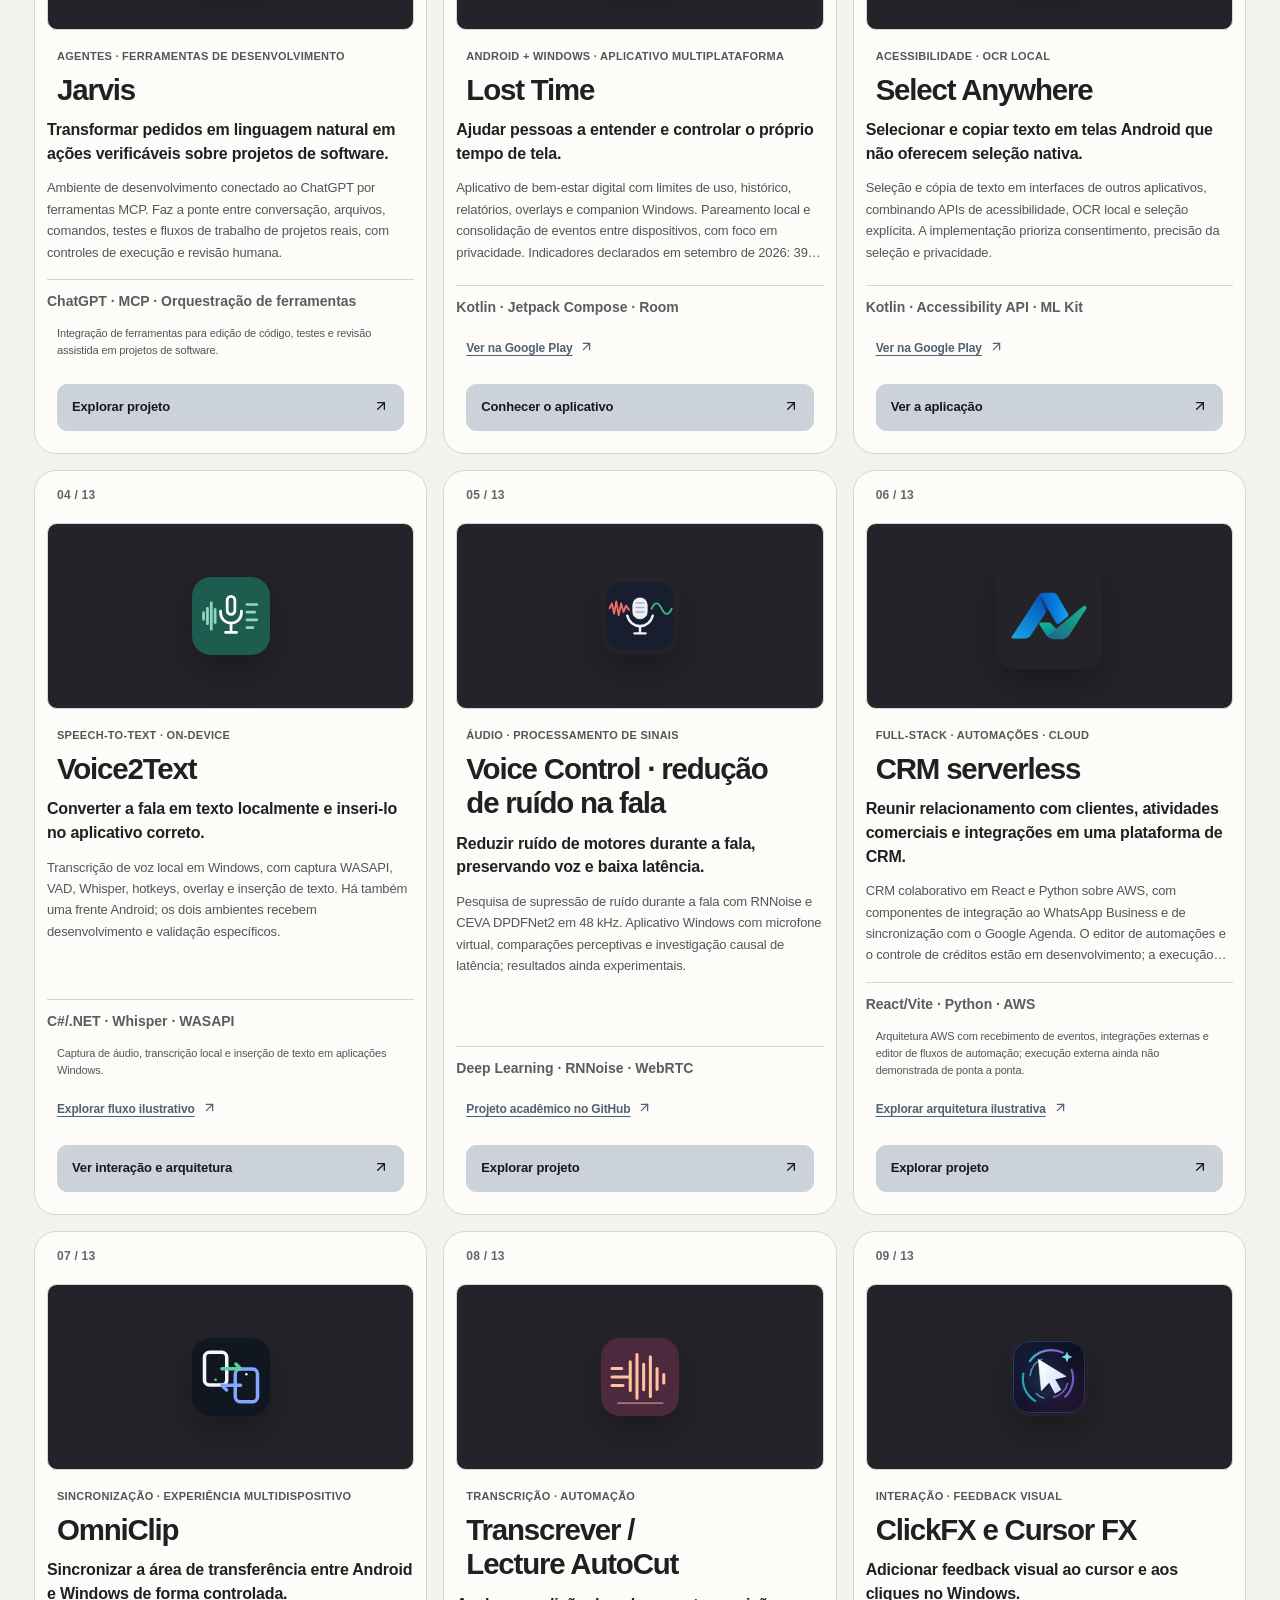
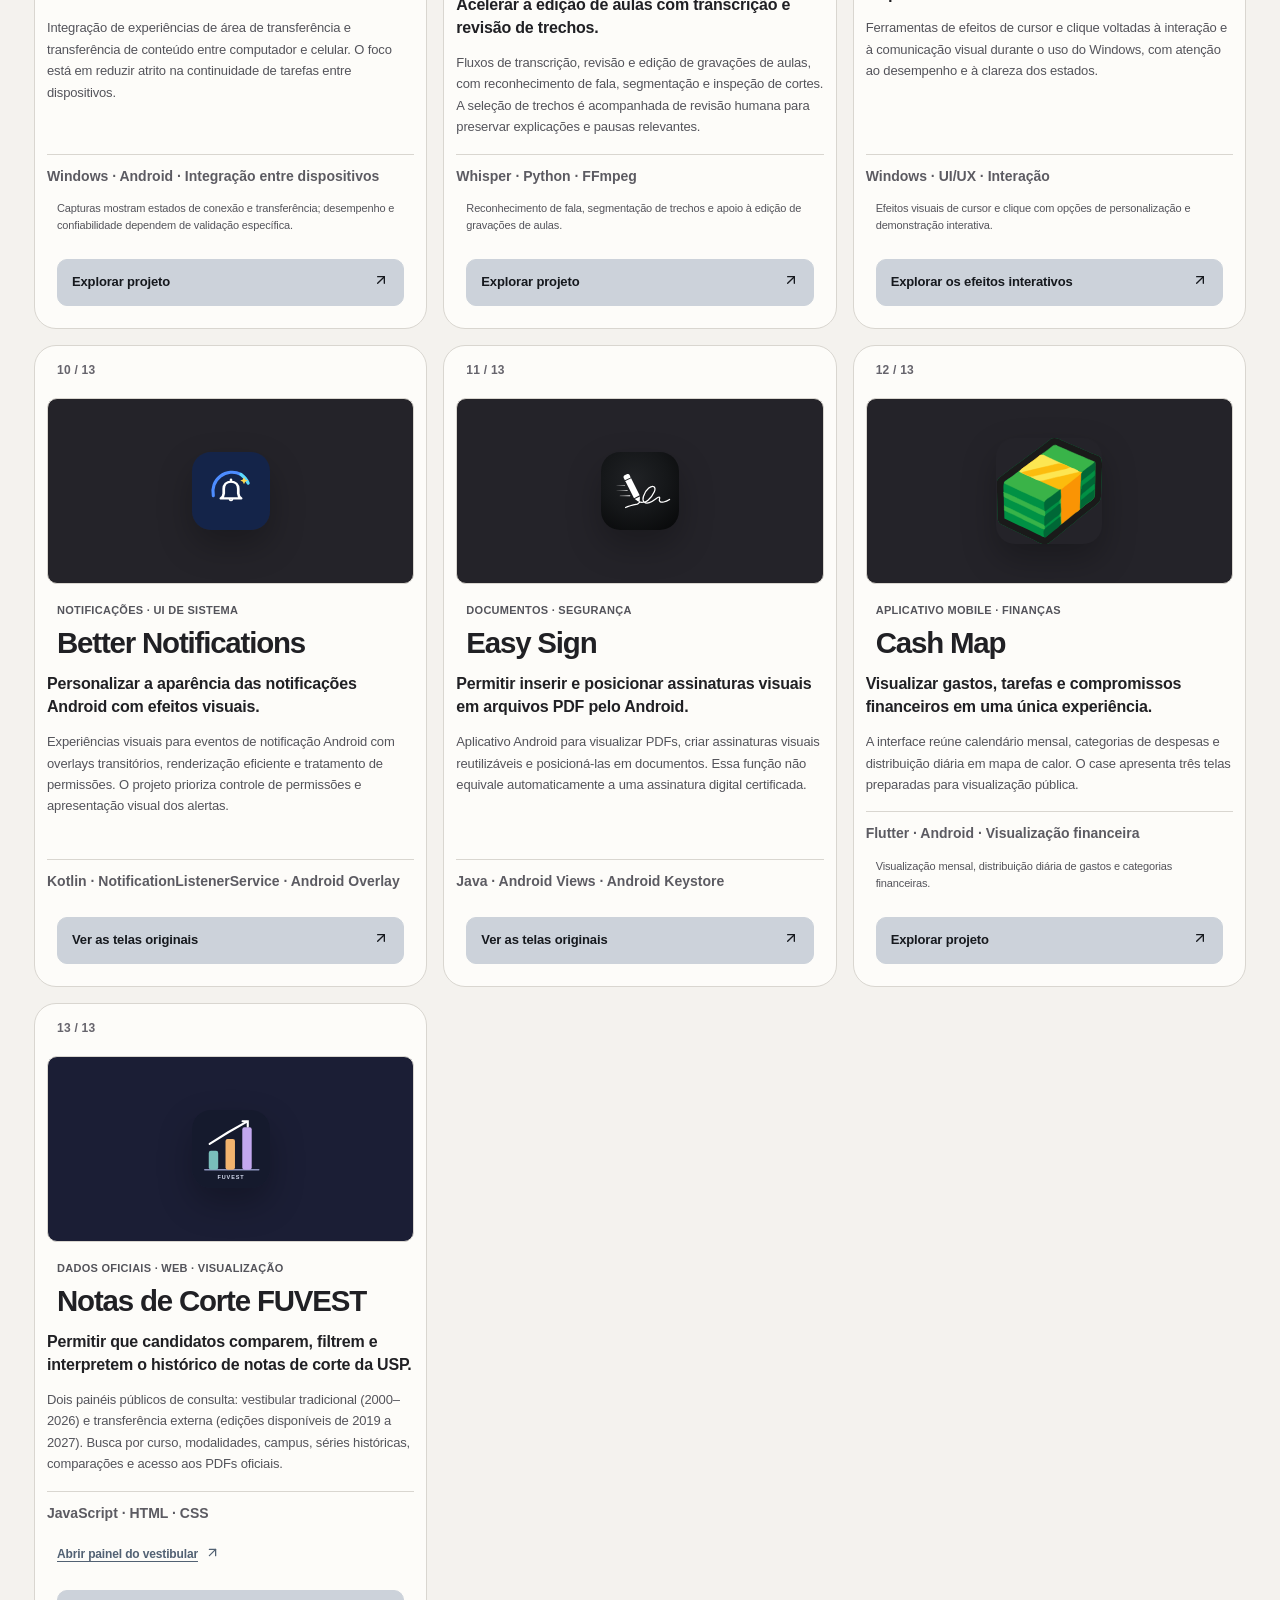
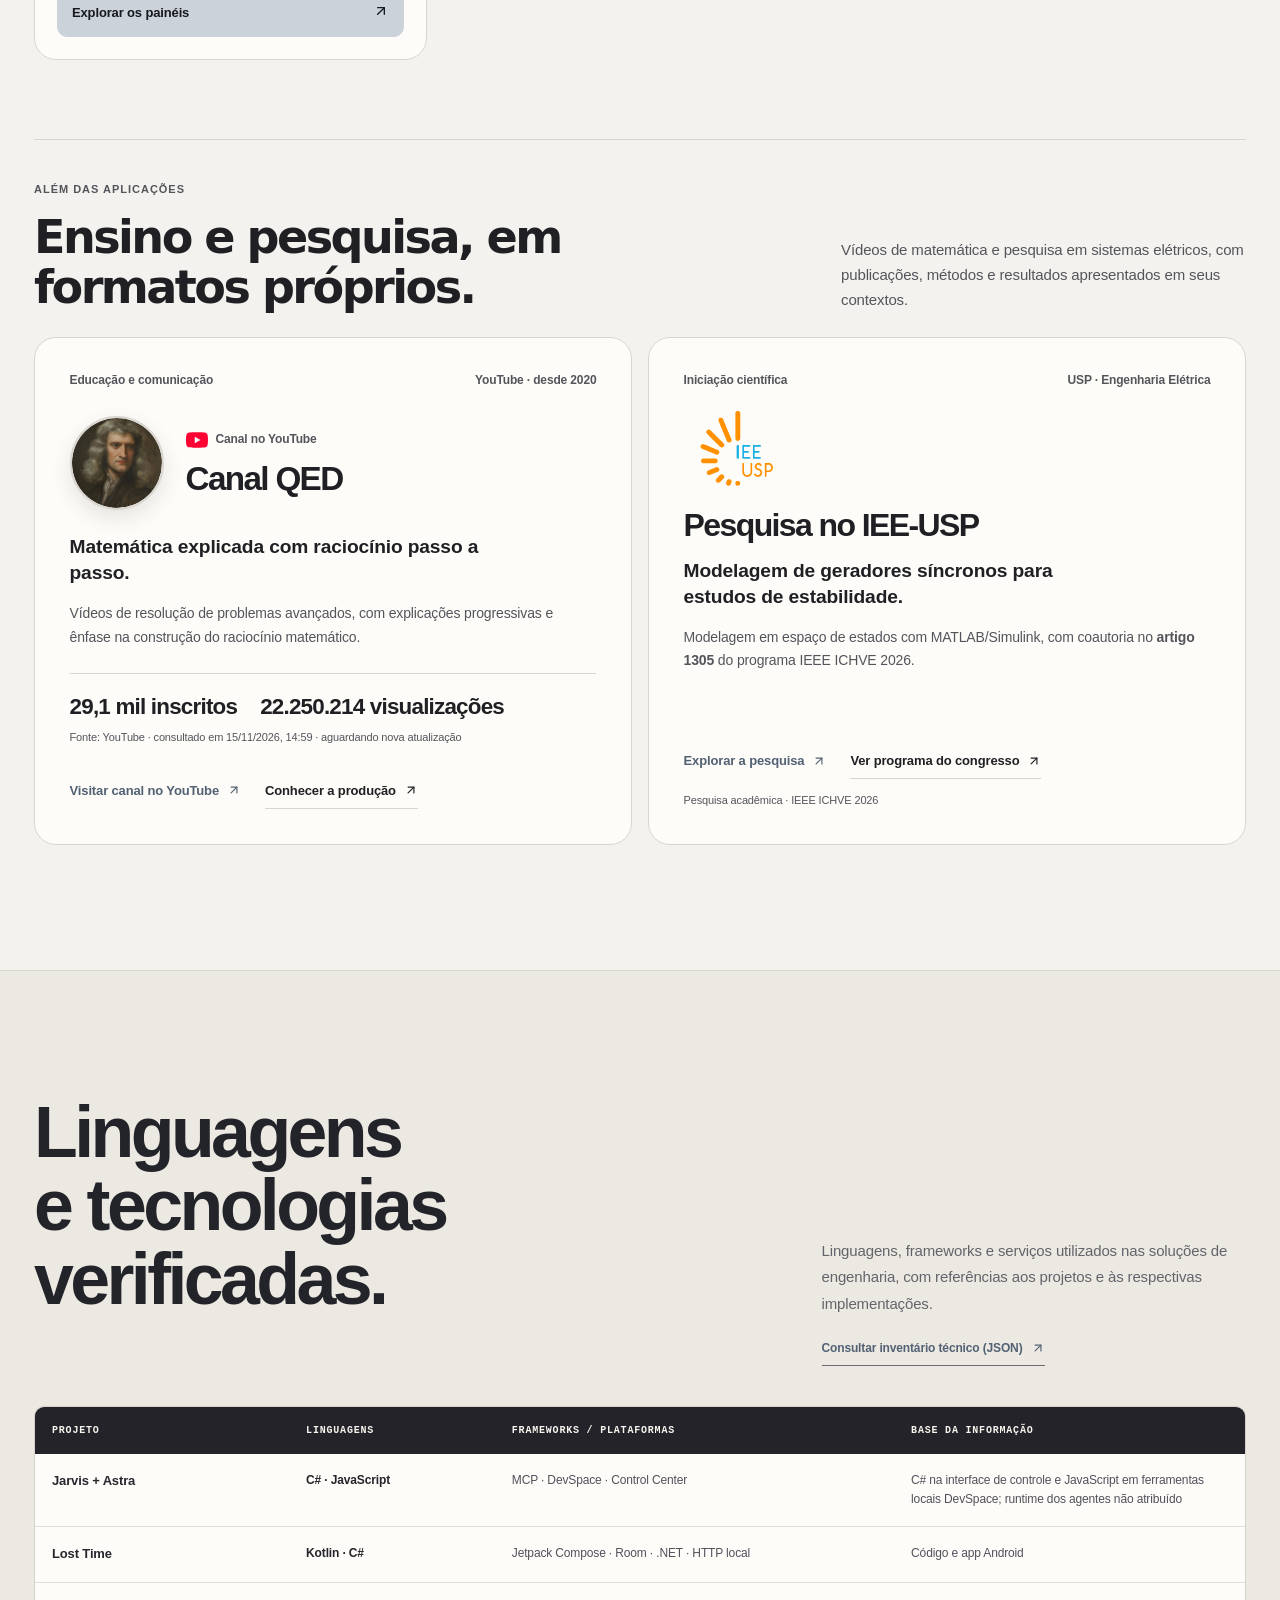
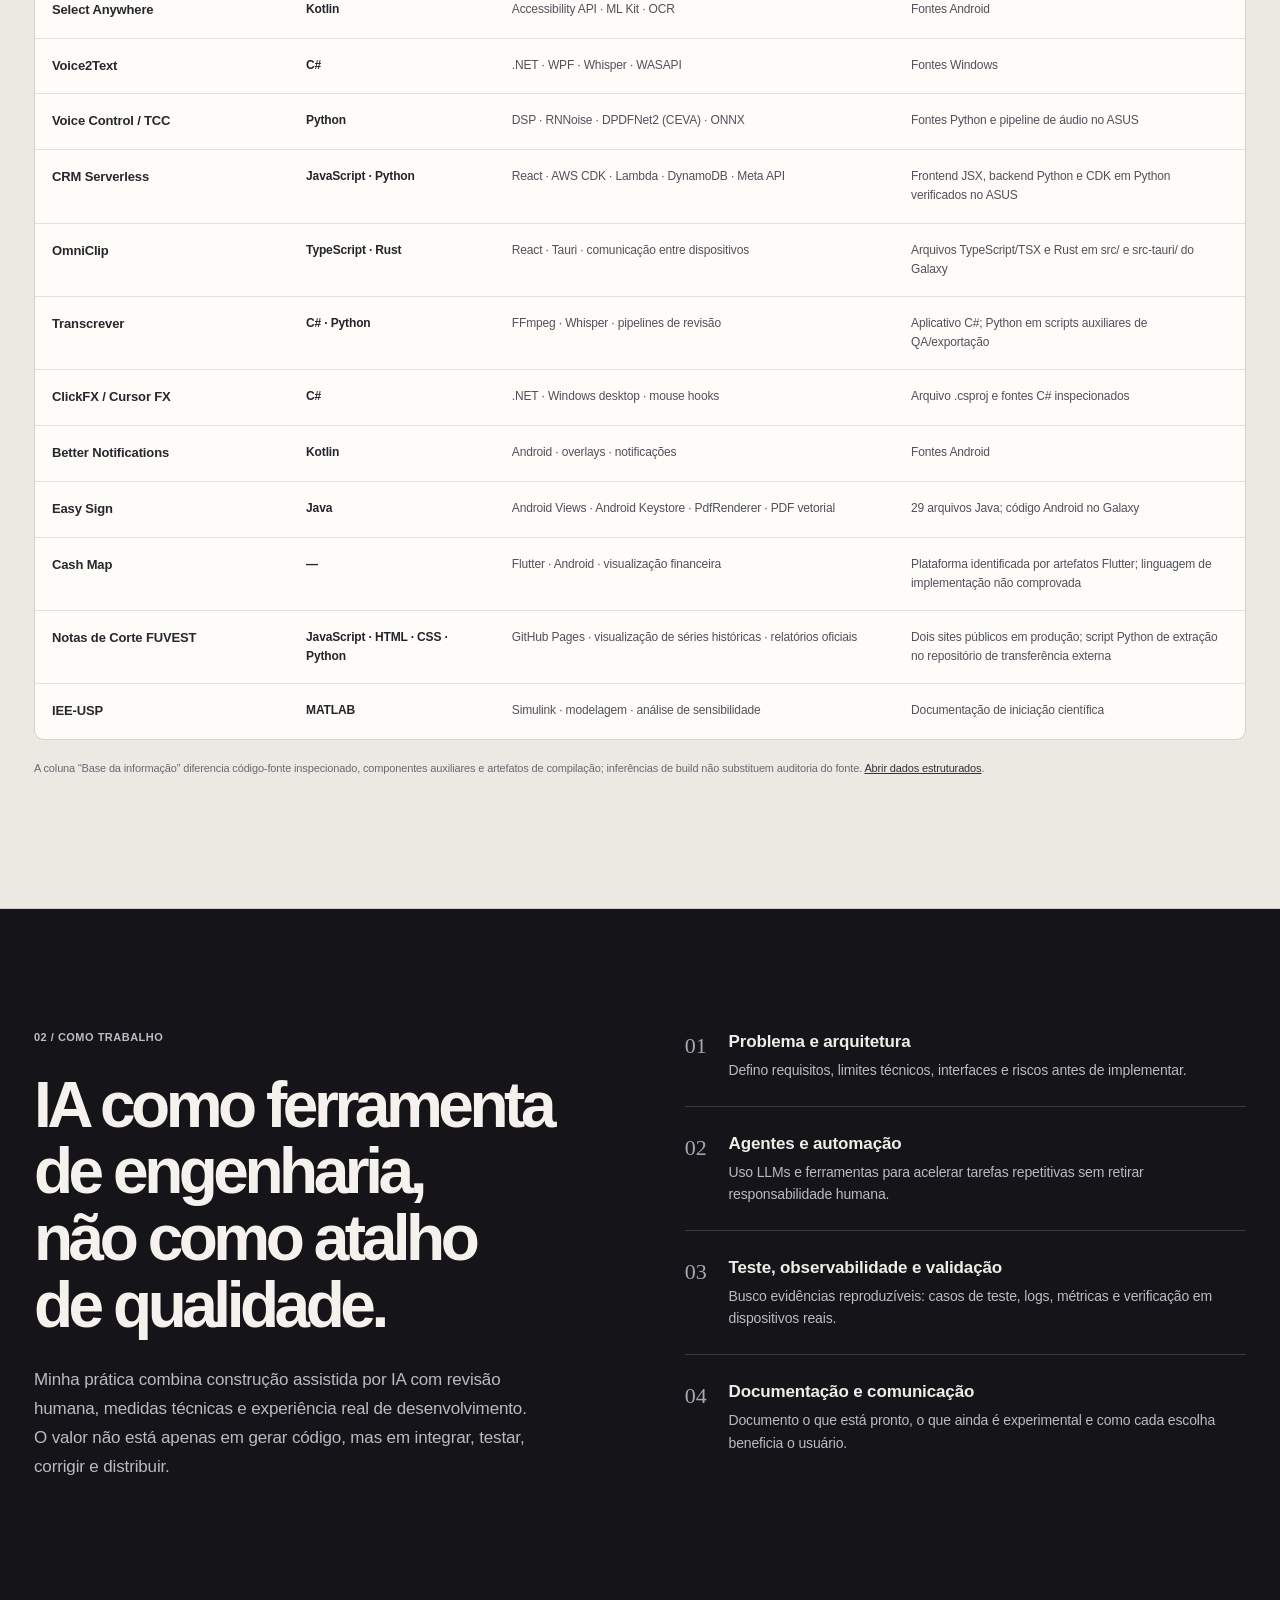
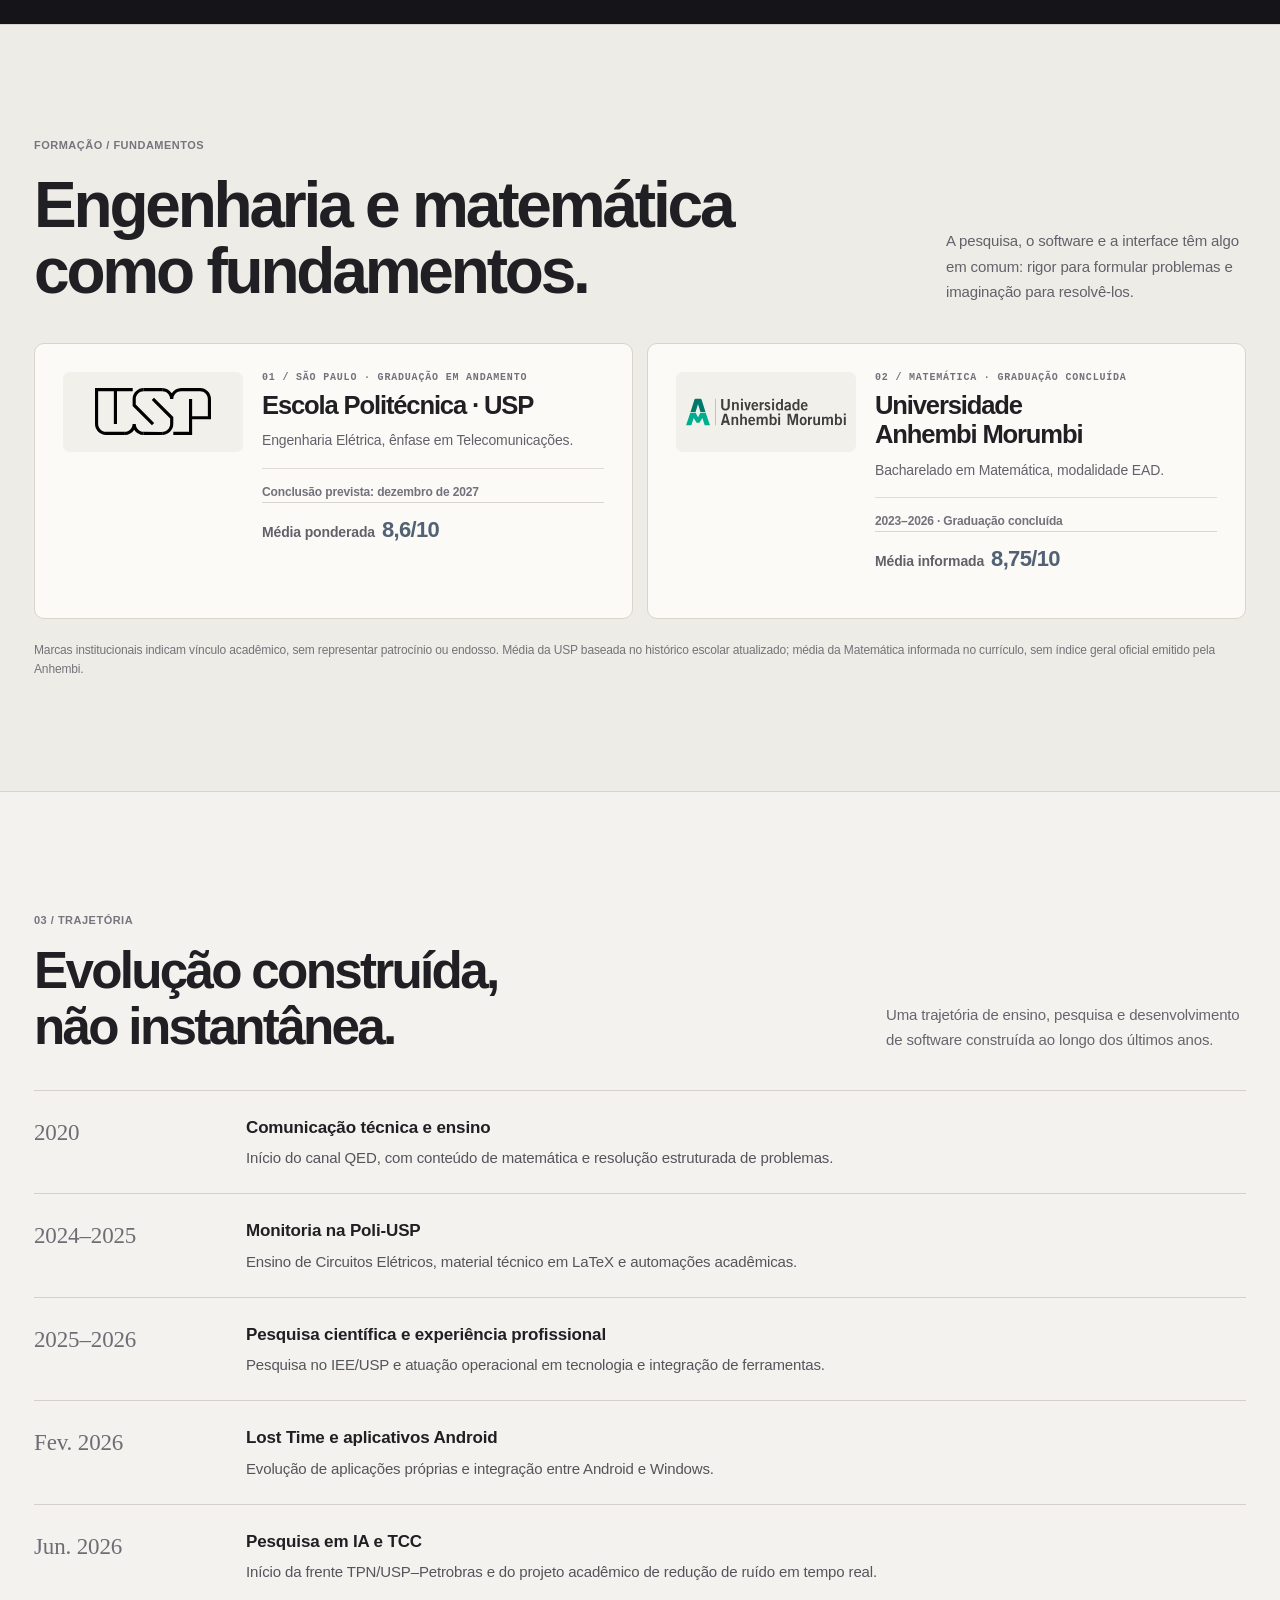
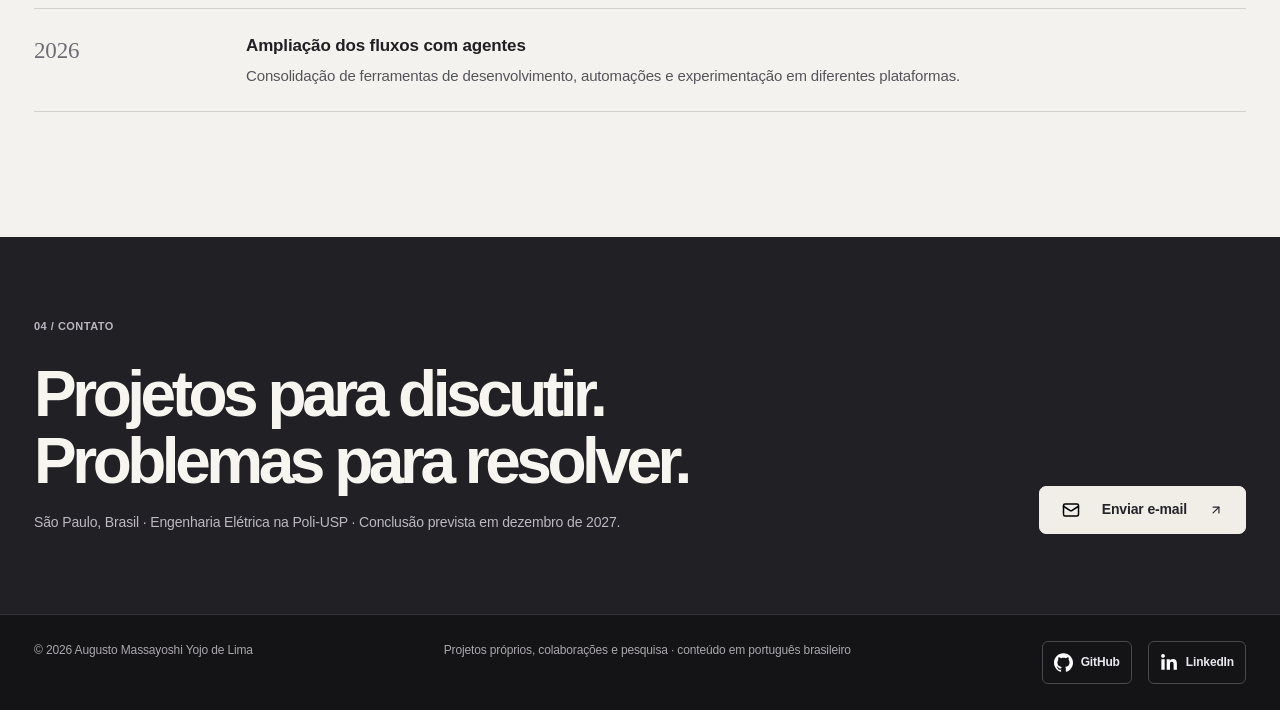
==== commit ce754142: "feat(portfolio): publish curated V24 case flows and editorial cleanup" ====
--- a/site-v16/index.html
+++ b/site-v16/index.html
@@ -7,23 +7,23 @@
   <link rel="icon" type="image/svg+xml" href="./assets/favicon-am.svg">
   <meta name="theme-color" media="(prefers-color-scheme: dark)" content="#17191E">
   <meta name="theme-color" media="(prefers-color-scheme: light)" content="#F4F2EE">
-  <meta name="description" content="Portfólio de Augusto Massayoshi: 14 aplicações e ferramentas de IA e software, além de educação matemática e pesquisa no IEE-USP.">
+  <meta name="description" content="Portfólio de Augusto Massayoshi: 13 aplicações e ferramentas de IA e software, além de educação matemática e pesquisa no IEE-USP.">
   <meta name="robots" content="index,follow,max-image-preview:large">
   <meta name="referrer" content="strict-origin-when-cross-origin">
   <link rel="canonical" href="https://qedxyzyt-dot.github.io/">
   <meta property="og:type" content="website">
   <meta property="og:locale" content="pt_BR">
   <meta property="og:site_name" content="Portfólio · Augusto Massayoshi">
-  <meta property="og:title" content="Engenharia de IA aplicada a produtos reais · Augusto Massayoshi">
-  <meta property="og:description" content="14 aplicações de IA, Android, Windows, web e cloud, além de educação matemática e pesquisa acadêmica.">
+  <meta property="og:title" content="Engenharia de IA aplicada a soluções reais · Augusto Massayoshi">
+  <meta property="og:description" content="13 aplicações de IA, Android, Windows, web e cloud, além de educação matemática e pesquisa acadêmica.">
   <meta property="og:url" content="https://qedxyzyt-dot.github.io/">
   <meta property="og:image" content="https://qedxyzyt-dot.github.io/assets/og-portfolio-v16.png">
   <meta property="og:image:width" content="1200">
   <meta property="og:image:height" content="630">
-  <meta property="og:image:alt" content="Augusto Massayoshi — Engenharia de IA aplicada a produtos reais; 14 aplicações e 2 frentes de educação e pesquisa.">
+  <meta property="og:image:alt" content="Augusto Massayoshi — Engenharia de IA aplicada a soluções reais; 13 aplicações e 2 frentes de educação e pesquisa.">
   <meta name="twitter:card" content="summary_large_image">
   <meta name="twitter:title" content="Augusto Massayoshi · Engenharia de IA e Software">
-  <meta name="twitter:description" content="14 aplicações e ferramentas, mais educação matemática e pesquisa acadêmica.">
+  <meta name="twitter:description" content="13 aplicações e ferramentas, mais educação matemática e pesquisa acadêmica.">
   <meta name="twitter:image" content="https://qedxyzyt-dot.github.io/assets/og-portfolio-v16.png">
   <meta name="author" content="Augusto Massayoshi Yojo de Lima">
   <link rel="alternate" type="application/json" href="./tech-index.json" title="Mapa técnico dos projetos">
@@ -46,6 +46,7 @@
   <link rel="stylesheet" href="./other-work-v17.css">
   <link rel="stylesheet" href="./qed-refresh-v18.css">
   <link rel="stylesheet" href="./editorial-quality-v21.css">
+  <link rel="stylesheet" href="./editorial-quality-v22.css">
   <script src="./scroll-system.js" defer></script>
   <script src="./atelier.js" defer></script>
   <script src="./return-top-v13.js" defer></script>
@@ -62,7 +63,7 @@
     <div class="nav-links"><a href="#projetos">Projetos</a><a href="#tecnologias">Tecnologias</a><a href="#metodo">Como trabalho</a><a href="#formacao">Formação</a><a href="#trajetoria">Trajetória</a><a href="#contato" class="nav-contact">Contato <span aria-hidden="true"><img class="ui-inline-arrow" src="./assets/projects/ui-arrow-up-right.svg" width="15" height="15" alt="" aria-hidden="true"></span></a></div>
     <button type="button" class="nav-menu-toggle" id="nav-menu-toggle" aria-expanded="false" aria-controls="mobile-nav" aria-label="Abrir menu de navegação"><img src="./assets/projects/ui-menu.svg" alt="" width="22" height="22"></button>
   </nav>
-  <nav class="mobile-nav" id="mobile-nav" aria-label="Navegação mobile" hidden><a href="#projetos">Projetos</a><a href="#tecnologias">Tecnologias</a><a href="#metodo">Como trabalho</a><a href="#formacao">Formação</a><a href="#trajetoria">Trajetória</a><a href="#contato">Contato</a></nav>
+  <nav class="mobile-nav" id="mobile-nav" aria-label="Navegação para celular" hidden><a href="#projetos">Projetos</a><a href="#tecnologias">Tecnologias</a><a href="#metodo">Como trabalho</a><a href="#formacao">Formação</a><a href="#trajetoria">Trajetória</a><a href="#contato">Contato</a></nav>
 </header>
 <noscript><nav class="noscript-nav" aria-label="Navegação sem JavaScript"><a href="#projetos">Projetos</a><a href="#formacao">Formação</a><a href="#trajetoria">Trajetória</a><a href="#contato">Contato</a></nav></noscript>
 
@@ -75,10 +76,10 @@
     <div class="cosmos-core">
       <div class="cosmos-overline">PORTFÓLIO 2026 <span class="cosmos-overline-line"></span> ENGENHARIA ELÉTRICA · USP</div>
       
-      <h1><span>Engenharia de IA</span><span>aplicada a produtos reais.</span></h1>
-      <p class="cosmos-deck">Agentes, transcrição local, aplicativos Android e integrações cloud — com funcionamento, decisões e limites documentados em cada projeto.</p>
+      <h1><span>Engenharia de IA</span><span>aplicada a soluções reais.</span></h1>
+      <p class="cosmos-deck">Agentes, transcrição local, aplicativos Android e integrações em nuvem, com arquitetura, decisões e limites explicados nos estudos de caso.</p>
       <div class="cosmos-actions">
-        <a class="cosmos-primary" href="#projetos">Explorar as 14 aplicações <img class="ui-inline-arrow" src="./assets/projects/ui-arrow-down-right.svg" alt="" width="19" height="19"></a>
+        <a class="cosmos-primary" href="#projetos">Explorar as 13 aplicações <img class="ui-inline-arrow" src="./assets/projects/ui-arrow-down-right.svg" alt="" width="19" height="19"></a>
         <a class="cosmos-secondary" href="#metodo">Como desenvolvo <img class="ui-inline-arrow" src="./assets/projects/ui-arrow-up-right.svg" alt="" width="18" height="18"></a>
       </div>
       <nav class="cosmos-social" aria-label="Perfis, canal e contato">
@@ -91,16 +92,16 @@
     <div class="cosmos-lower">
       <p>Escolha uma aplicação na órbita ou explore o catálogo abaixo</p>
 
-      <span class="cosmos-counter">14 / APLICAÇÕES</span>
-    </div>
-    <div class="cosmos-mobile-label"><span>EXPLORE AS APLICAÇÕES</span><div class="cosmos-rail-tools"><span id="cosmos-rail-position" aria-live="off">01 / 14</span><button type="button" id="cosmos-rail-prev" aria-label="Projeto anterior"><img src="./assets/projects/ui-arrow-left.svg" alt="" aria-hidden="true" width="16" height="16"></button><button type="button" id="cosmos-rail-next" aria-label="Próximo projeto"><img src="./assets/projects/ui-chevron-right.svg" alt="" aria-hidden="true" width="16" height="16"></button></div></div>
+      <span class="cosmos-counter">13 / APLICAÇÕES</span>
+    </div>
+    <div class="cosmos-mobile-label"><span>EXPLORE AS APLICAÇÕES</span><div class="cosmos-rail-tools"><span id="cosmos-rail-position" aria-live="off">01 / 13</span><button type="button" id="cosmos-rail-prev" aria-label="Projeto anterior"><img src="./assets/projects/ui-arrow-left.svg" alt="" aria-hidden="true" width="16" height="16"></button><button type="button" id="cosmos-rail-next" aria-label="Próximo projeto"><img src="./assets/projects/ui-chevron-right.svg" alt="" aria-hidden="true" width="16" height="16"></button></div></div>
     <div class="cosmos-mobile-rail" id="cosmos-rail" aria-label="Lista horizontal de projetos"></div>
   </section>
 
   <section id="projetos" class="section wrap">
     <div class="section-head">
       <div><h2>Aplicações e ferramentas de engenharia.</h2></div>
-      <p>14 aplicações de Android, Windows, web e IA, com funcionamento, decisões e evidências detalhados.</p>
+      <p>13 aplicações de Android, Windows, web e IA, com funcionamento, decisões e evidências detalhados.</p>
     </div>
     <div class="filter-bar" role="group" aria-label="Filtrar projetos">
       <div class="filter-buttons">
@@ -111,14 +112,14 @@
         <button type="button" class="filter" data-filter="web" aria-pressed="false">Web e cloud</button>
         <button type="button" class="filter" data-filter="pesquisa" aria-pressed="false">Pesquisa</button>
       </div>
-      <label class="search-label"><span class="sr-only">Buscar projetos por linguagem, framework, tecnologia ou nome</span><input id="search" type="search" autocomplete="off" placeholder="Linguagem, tecnologia ou projeto" aria-label="Buscar linguagem, framework, tecnologia ou projeto" aria-describedby="search-help"></label>
+      <label class="search-label"><span class="sr-only">Buscar projetos por linguagem, framework, tecnologia ou nome</span><input id="search" type="search" autocomplete="off" placeholder="Busque por projeto ou tecnologia" aria-label="Buscar linguagem, framework, tecnologia ou projeto" aria-describedby="search-help"></label>
     </div>
     <p class="search-examples" id="search-help">Busque em todos os projetos. Exemplos: Python, JavaScript, Kotlin, C#, React, AWS, Flutter.</p>
     <p class="result-count" id="count" role="status" aria-live="polite"></p>
 
     <div class="project-grid" id="grid">
       <article class="project featured" data-category="ia web desktop" id="jarvis">
-        <div class="project-top"><span class="number">01 / 14</span></div>
+        <div class="project-top"><span class="number">01 / 13</span></div>
         <div class="project-portrait portrait-jarvis" aria-hidden="true"><img class="portrait-ghost" src="./assets/projects/jarvis.svg" alt="" width="140" height="140" loading="lazy"><img class="portrait-logo" src="./assets/projects/jarvis.svg" alt="" width="90" height="90" loading="lazy"></div>
         <p class="project-type">AGENTES · FERRAMENTAS DE DESENVOLVIMENTO</p>
         <h3>Jarvis </h3>
@@ -130,9 +131,9 @@
         <a class="project-case-link" href="./cases/?project=jarvis">Explorar projeto <span aria-hidden="true"><img class="ui-inline-arrow" src="./assets/projects/ui-arrow-up-right.svg" width="15" height="15" alt="" aria-hidden="true"></span></a>
       </article>
       <article class="project featured" data-category="mobile desktop" id="lost-time">
-        <div class="project-top"><span class="number">02 / 14</span></div>
+        <div class="project-top"><span class="number">02 / 13</span></div>
         <div class="project-portrait portrait-lost-time" aria-hidden="true"><img class="portrait-ghost" src="./assets/projects/lost-time.svg" alt="" width="140" height="140" loading="lazy" decoding="async"><img class="portrait-logo" src="./assets/projects/lost-time.svg" alt="" width="90" height="90" loading="lazy" decoding="async"></div>
-        <p class="project-type">ANDROID + WINDOWS · PRODUTO MULTIPLATAFORMA</p>
+        <p class="project-type">ANDROID + WINDOWS · APLICATIVO MULTIPLATAFORMA</p>
         <h3>Lost Time</h3>
         <p class="project-objective">Ajudar pessoas a entender e controlar o próprio tempo de tela.</p>
         <p>Aplicativo de bem-estar digital com limites de uso, histórico, relatórios, overlays e companion Windows. Pareamento local e consolidação de eventos entre dispositivos, com foco em privacidade. Indicadores declarados em setembro de 2026: 394 instalações totais e média de 97,5 usuários ativos por dia.</p>
@@ -142,7 +143,7 @@
         <a class="project-case-link" href="./cases/?project=lost-time">Conhecer o aplicativo <span aria-hidden="true"><img class="ui-inline-arrow" src="./assets/projects/ui-arrow-up-right.svg" width="15" height="15" alt="" aria-hidden="true"></span></a>
       </article>
       <article class="project" data-category="mobile ia" id="select-anywhere">
-        <div class="project-top"><span class="number">03 / 14</span></div>
+        <div class="project-top"><span class="number">03 / 13</span></div>
         <div class="project-portrait portrait-select-anywhere" aria-hidden="true"><img class="portrait-ghost" src="./assets/projects/select-anywhere.svg" alt="" width="140" height="140" loading="lazy" decoding="async"><img class="portrait-logo" src="./assets/projects/select-anywhere.svg" alt="" width="90" height="90" loading="lazy" decoding="async"></div>
         <p class="project-type">ACESSIBILIDADE · OCR LOCAL</p>
         <h3>Select Anywhere</h3>
@@ -154,7 +155,7 @@
         <a class="project-case-link" href="./cases/?project=select-anywhere">Ver a aplicação <span aria-hidden="true"><img class="ui-inline-arrow" src="./assets/projects/ui-arrow-up-right.svg" width="15" height="15" alt="" aria-hidden="true"></span></a>
       </article>
       <article class="project" data-category="desktop mobile ia" id="voice2text">
-        <div class="project-top"><span class="number">04 / 14</span></div>
+        <div class="project-top"><span class="number">04 / 13</span></div>
         <div class="project-portrait portrait-voice2text" aria-hidden="true"><img class="portrait-ghost" src="./assets/projects/voice2text.svg" alt="" width="140" height="140" loading="lazy"><img class="portrait-logo" src="./assets/projects/voice2text.svg" alt="" width="90" height="90" loading="lazy"></div>
         <p class="project-type">SPEECH-TO-TEXT · ON-DEVICE</p>
         <h3>Voice2Text</h3>
@@ -167,10 +168,10 @@
         <a class="project-case-link" href="./cases/?project=voice2text">Ver interação e arquitetura <span aria-hidden="true"><img class="ui-inline-arrow" src="./assets/projects/ui-arrow-up-right.svg" width="15" height="15" alt="" aria-hidden="true"></span></a>
       </article>
       <article class="project" data-category="ia desktop pesquisa" id="tcc">
-        <div class="project-top"><span class="number">05 / 14</span></div>
+        <div class="project-top"><span class="number">05 / 13</span></div>
         <div class="project-portrait portrait-tcc" aria-hidden="true"><img class="portrait-ghost" src="./assets/projects/tcc.svg" alt="" width="140" height="140" loading="lazy"><img class="portrait-logo" src="./assets/projects/tcc.svg" alt="" width="90" height="90" loading="lazy"></div>
         <p class="project-type">ÁUDIO · PROCESSAMENTO DE SINAIS</p>
-        <h3>Ruído de fala em tempo real</h3>
+        <h3>Voice Control · redução de ruído na fala</h3>
         <p class="project-objective">Reduzir ruído de motores durante a fala, preservando voz e baixa latência.</p>
         <p>Pesquisa de supressão de ruído durante a fala com RNNoise e CEVA DPDFNet2 em 48 kHz. Aplicativo Windows com microfone virtual, comparações perceptivas e investigação causal de latência; resultados ainda experimentais.</p>
         <p class="project-techline">Deep Learning · RNNoise · WebRTC</p>
@@ -179,44 +180,44 @@
         <a class="project-case-link" href="./cases/?project=tcc">Explorar projeto <span aria-hidden="true"><img class="ui-inline-arrow" src="./assets/projects/ui-arrow-up-right.svg" width="15" height="15" alt="" aria-hidden="true"></span></a>
       </article>
       <article class="project" data-category="web ia" id="crm">
-        <div class="project-top"><span class="number">06 / 14</span></div>
+        <div class="project-top"><span class="number">06 / 13</span></div>
         <div class="project-portrait portrait-crm" aria-hidden="true"><img class="portrait-ghost" src="./assets/projects/crm.svg" alt="" width="140" height="140" loading="lazy"><img class="portrait-logo" src="./assets/projects/crm.svg" alt="" width="90" height="90" loading="lazy"></div>
         <p class="project-type">FULL-STACK · AUTOMAÇÕES · CLOUD</p>
         <h3>CRM serverless</h3>
-        <p class="project-objective">Integrar relacionamento com clientes, WhatsApp Business e automações em um CRM.</p>
-        <p>CRM React/Python sobre AWS com integração à API oficial da Meta para WhatsApp Business. Embedded Signup, webhooks e suporte em código a coexistence; Calendar com sincronização gerenciada; editor de automações e reserva integral de créditos em implementação, sob gates de ativação.</p>
+        <p class="project-objective">Reunir relacionamento com clientes, atividades comerciais e integrações em uma plataforma de CRM.</p>
+        <p>CRM colaborativo em React e Python sobre AWS, com componentes de integração ao WhatsApp Business e de sincronização com o Google Agenda. O editor de automações e o controle de créditos estão em desenvolvimento; a execução externa depende de autorização e validação.</p>
         <p class="project-techline">React/Vite · Python · AWS</p>
-        <p class="project-evidence">Arquitetura AWS com webhooks, integração WhatsApp Business e execução de workflows por eventos.</p>
+        <p class="project-evidence">Arquitetura AWS com recebimento de eventos, integrações externas e editor de fluxos de automação; execução externa ainda não demonstrada de ponta a ponta.</p>
         <a class="project-link" href="./demos/index.html?project=crm">Explorar arquitetura ilustrativa <span aria-hidden="true"><img class="ui-inline-arrow" src="./assets/projects/ui-arrow-up-right.svg" width="15" height="15" alt="" aria-hidden="true"></span></a>
       
         <a class="project-case-link" href="./cases/?project=crm">Explorar projeto <span aria-hidden="true"><img class="ui-inline-arrow" src="./assets/projects/ui-arrow-up-right.svg" width="15" height="15" alt="" aria-hidden="true"></span></a>
       </article>
       <article class="project" data-category="mobile desktop" id="omniclip">
-        <div class="project-top"><span class="number">07 / 14</span></div>
+        <div class="project-top"><span class="number">07 / 13</span></div>
         <div class="project-portrait portrait-omniclip" aria-hidden="true"><img class="portrait-ghost" src="./assets/projects/omniclip.svg" alt="" width="140" height="140" loading="lazy"><img class="portrait-logo" src="./assets/projects/omniclip.svg" alt="" width="90" height="90" loading="lazy"></div>
         <p class="project-type">SINCRONIZAÇÃO · EXPERIÊNCIA MULTIDISPOSITIVO</p>
         <h3>OmniClip</h3>
         <p class="project-objective">Sincronizar a área de transferência entre Android e Windows de forma controlada.</p>
         <p>Integração de experiências de área de transferência e transferência de conteúdo entre computador e celular. O foco está em reduzir atrito na continuidade de tarefas entre dispositivos.</p>
         <p class="project-techline">Windows · Android · Integração entre dispositivos</p>
-        <p class="project-evidence">Sincronização de área de transferência demonstrada entre dispositivos conectados.</p>
+        <p class="project-evidence">Capturas mostram estados de conexão e transferência; desempenho e confiabilidade dependem de validação específica.</p>
       
         <a class="project-case-link" href="./cases/?project=omniclip">Explorar projeto <span aria-hidden="true"><img class="ui-inline-arrow" src="./assets/projects/ui-arrow-up-right.svg" width="15" height="15" alt="" aria-hidden="true"></span></a>
       </article>
       <article class="project" data-category="desktop ia" id="transcrever">
-        <div class="project-top"><span class="number">08 / 14</span></div>
+        <div class="project-top"><span class="number">08 / 13</span></div>
         <div class="project-portrait portrait-transcrever" aria-hidden="true"><img class="portrait-ghost" src="./assets/projects/transcrever.svg" alt="" width="140" height="140" loading="lazy"><img class="portrait-logo" src="./assets/projects/transcrever.svg" alt="" width="90" height="90" loading="lazy"></div>
         <p class="project-type">TRANSCRIÇÃO · AUTOMAÇÃO</p>
         <h3>Transcrever / Lecture AutoCut</h3>
         <p class="project-objective">Acelerar a edição de aulas com transcrição e revisão de trechos.</p>
-        <p>Fluxos de transcrição, revisão e edição de gravações de aulas, com reconhecimento de fala, segmentação e inspeção de cortes. Busca preservar conteúdo legítimo ao eliminar silêncios e refações.</p>
+        <p>Fluxos de transcrição, revisão e edição de gravações de aulas, com reconhecimento de fala, segmentação e inspeção de cortes. A seleção de trechos é acompanhada de revisão humana para preservar explicações e pausas relevantes.</p>
         <p class="project-techline">Whisper · Python · FFmpeg</p>
         <p class="project-evidence">Reconhecimento de fala, segmentação de trechos e apoio à edição de gravações de aulas.</p>
       
         <a class="project-case-link" href="./cases/?project=transcrever">Explorar projeto <span aria-hidden="true"><img class="ui-inline-arrow" src="./assets/projects/ui-arrow-up-right.svg" width="15" height="15" alt="" aria-hidden="true"></span></a>
       </article>
       <article class="project" data-category="desktop" id="clickfx">
-        <div class="project-top"><span class="number">09 / 14</span></div>
+        <div class="project-top"><span class="number">09 / 13</span></div>
         <div class="project-portrait portrait-clickfx" aria-hidden="true"><img class="portrait-ghost" src="./assets/projects/clickfx.svg" alt="" width="140" height="140" loading="lazy"><img class="portrait-logo" src="./assets/projects/clickfx.svg" alt="" width="90" height="90" loading="lazy"></div>
         <p class="project-type">INTERAÇÃO · FEEDBACK VISUAL</p>
         <h3>ClickFX e Cursor FX</h3>
@@ -225,66 +226,52 @@
         <p class="project-techline">Windows · UI/UX · Interação</p>
         <p class="project-evidence">Efeitos visuais de cursor e clique com opções de personalização e demonstração interativa.</p>
       
-        <a class="project-case-link" href="./cases/?project=clickfx">Testar os efeitos <span aria-hidden="true"><img class="ui-inline-arrow" src="./assets/projects/ui-arrow-up-right.svg" width="15" height="15" alt="" aria-hidden="true"></span></a>
-      </article>
-      <article class="project" data-category="desktop pesquisa" id="xournal-plus-plus">
-        <div class="project-top"><span class="number">10 / 14</span></div>
-        <div class="project-portrait portrait-xournal-plus-plus" aria-hidden="true"><img class="portrait-ghost" src="./assets/projects/xournal-plus-plus.svg" alt="" width="140" height="140" loading="lazy"><img class="portrait-logo" src="./assets/projects/xournal-plus-plus.svg" alt="" width="90" height="90" loading="lazy"></div>
-        <p class="project-type">ENGENHARIA REVERSA · INTEROPERABILIDADE</p>
-        <h3>Xournal++</h3>
-        <p class="project-objective">Aprimorar traços digitais e controles de apresentação em um fork do Xournal++.</p>
-        <p>Fork do Xournal++ em C++ para explorar realismo de traços, escrita digital e controles de apresentação, com comparações do renderer Cairo e uma ferramenta auxiliar C#/.NET para estudos de entrada Wacom.</p>
-        <p class="project-techline">Reverse Engineering · C++ · Windows</p>
-        <p class="project-evidence">Fork baseado no Xournal++ 1.3.8, com alterações em C++/Cairo e estudos de escrita digital.</p>
-      
-        <a class="project-case-link" href="./cases/?project=xournal-plus-plus">Explorar projeto <span aria-hidden="true"><img class="ui-inline-arrow" src="./assets/projects/ui-arrow-up-right.svg" width="15" height="15" alt="" aria-hidden="true"></span></a>
+        <a class="project-case-link" href="./cases/?project=clickfx">Explorar os efeitos interativos <span aria-hidden="true"><img class="ui-inline-arrow" src="./assets/projects/ui-arrow-up-right.svg" width="15" height="15" alt="" aria-hidden="true"></span></a>
       </article>
       <article class="project" data-category="mobile" id="better-notifications">
-        <div class="project-top"><span class="number">11 / 14</span></div>
+        <div class="project-top"><span class="number">10 / 13</span></div>
         <div class="project-portrait portrait-better-notifications" aria-hidden="true"><img class="portrait-ghost" src="./assets/projects/better-notifications.svg" alt="" width="140" height="140" loading="lazy" decoding="async"><img class="portrait-logo" src="./assets/projects/better-notifications.svg" alt="" width="90" height="90" loading="lazy" decoding="async"></div>
         <p class="project-type">NOTIFICAÇÕES · UI DE SISTEMA</p>
         <h3>Better Notifications</h3>
         <p class="project-objective">Personalizar a aparência das notificações Android com efeitos visuais.</p>
-        <p>Experiências visuais para eventos de notificação Android com overlays transitórios, renderização eficiente e tratamento de permissões. A lógica evita processar o conteúdo sensível da notificação.</p>
+        <p>Experiências visuais para eventos de notificação Android com overlays transitórios, renderização eficiente e tratamento de permissões. O projeto prioriza controle de permissões e apresentação visual dos alertas.</p>
         <p class="project-techline">Kotlin · NotificationListenerService · Android Overlay</p>
-
       
         <a class="project-case-link" href="./cases/?project=better-notifications">Ver as telas originais <span aria-hidden="true"><img class="ui-inline-arrow" src="./assets/projects/ui-arrow-up-right.svg" width="15" height="15" alt="" aria-hidden="true"></span></a>
       </article>
       <article class="project" data-category="mobile" id="easy-sign">
-        <div class="project-top"><span class="number">12 / 14</span></div>
+        <div class="project-top"><span class="number">11 / 13</span></div>
         <div class="project-portrait portrait-easy-sign" aria-hidden="true"><img class="portrait-ghost" src="./assets/projects/easy-sign.svg" alt="" width="140" height="140" loading="lazy" decoding="async"><img class="portrait-logo" src="./assets/projects/easy-sign.svg" alt="" width="90" height="90" loading="lazy" decoding="async"></div>
         <p class="project-type">DOCUMENTOS · SEGURANÇA</p>
         <h3>Easy Sign</h3>
-        <p class="project-objective">Permitir assinar PDFs diretamente no Android, com posicionamento preciso.</p>
-        <p>Aplicação móvel para fluxos de assinatura e documentos PDF, com atenção a segurança de credenciais, mecanismos de proteção do Android e regras regionais de certificados digitais.</p>
+        <p class="project-objective">Permitir inserir e posicionar assinaturas visuais em arquivos PDF pelo Android.</p>
+        <p>Aplicativo Android para visualizar PDFs, criar assinaturas visuais reutilizáveis e posicioná-las em documentos. Essa função não equivale automaticamente a uma assinatura digital certificada.</p>
         <p class="project-techline">Java · Android Views · Android Keystore</p>
-
       
         <a class="project-case-link" href="./cases/?project=easy-sign">Ver as telas originais <span aria-hidden="true"><img class="ui-inline-arrow" src="./assets/projects/ui-arrow-up-right.svg" width="15" height="15" alt="" aria-hidden="true"></span></a>
       </article>
       <article class="project" data-category="mobile web" id="cash-map">
-        <div class="project-top"><span class="number">13 / 14</span></div>
+        <div class="project-top"><span class="number">12 / 13</span></div>
         <div class="project-portrait portrait-cash-map" aria-hidden="true"><img class="portrait-ghost" src="./assets/projects/cash-map.svg" alt="" width="140" height="140" loading="lazy"><img class="portrait-logo" src="./assets/projects/cash-map.svg" alt="" width="90" height="90" loading="lazy"></div>
         <p class="project-type">APLICATIVO MOBILE · FINANÇAS</p>
         <h3>Cash Map</h3>
         <p class="project-objective">Visualizar gastos, tarefas e compromissos financeiros em uma única experiência.</p>
-        <p>Calendário mensal, distribuição diária de gastos e categorias financeiras em três interfaces do aplicativo. Capturas fornecidas pelo autor, com valores pessoais ocultados para o case.</p>
-        <p class="project-techline">Dart · Flutter · Android</p>
+        <p>A interface reúne calendário mensal, categorias de despesas e distribuição diária em mapa de calor. O case apresenta três telas preparadas para visualização pública.</p>
+        <p class="project-techline">Flutter · Android · Visualização financeira</p>
         <p class="project-evidence">Visualização mensal, distribuição diária de gastos e categorias financeiras.</p>
       
         <a class="project-case-link" href="./cases/?project=cash-map">Explorar projeto <span aria-hidden="true"><img class="ui-inline-arrow" src="./assets/projects/ui-arrow-up-right.svg" width="15" height="15" alt="" aria-hidden="true"></span></a>
       </article>
       <article class="project" data-category="web" id="fuvest">
-        <div class="project-top"><span class="number">14 / 14</span></div>
+        <div class="project-top"><span class="number">13 / 13</span></div>
         <div class="project-portrait portrait-fuvest" aria-hidden="true"><img class="portrait-ghost" src="./assets/projects/fuvest.svg" alt="" width="140" height="140" loading="lazy" decoding="async"><img class="portrait-logo" src="./assets/projects/fuvest.svg" alt="" width="90" height="90" loading="lazy" decoding="async"></div>
         <p class="project-type">DADOS OFICIAIS · WEB · VISUALIZAÇÃO</p>
         <h3>Notas de Corte FUVEST</h3>
         <p class="project-objective">Permitir que candidatos comparem, filtrem e interpretem o histórico de notas de corte da USP.</p>
-        <p>Dois dashboards publicados: vestibular tradicional (2000–2026) e transferência externa (edições disponíveis de 2019 a 2027). Busca por curso, modalidades, campus, séries históricas, comparações e acesso aos PDFs oficiais.</p>
+        <p>Dois painéis públicos de consulta: vestibular tradicional (2000–2026) e transferência externa (edições disponíveis de 2019 a 2027). Busca por curso, modalidades, campus, séries históricas, comparações e acesso aos PDFs oficiais.</p>
         <p class="project-techline">JavaScript · HTML · CSS</p>
         <a class="project-link" href="https://qedxyzyt-dot.github.io/notas-de-corte-fuvest-vestibular/" target="_blank" rel="noopener noreferrer">Abrir painel do vestibular <span aria-hidden="true"><img class="ui-inline-arrow" src="./assets/projects/ui-arrow-up-right.svg" width="15" height="15" alt=""></span></a>
-        <a class="project-case-link" href="./cases/?project=fuvest">Explorar os dashboards <span aria-hidden="true"><img class="ui-inline-arrow" src="./assets/projects/ui-arrow-up-right.svg" width="15" height="15" alt="" aria-hidden="true"></span></a>
+        <a class="project-case-link" href="./cases/?project=fuvest">Explorar os painéis <span aria-hidden="true"><img class="ui-inline-arrow" src="./assets/projects/ui-arrow-up-right.svg" width="15" height="15" alt="" aria-hidden="true"></span></a>
       </article>
     </div>
     <div class="empty" id="empty" hidden>Nenhum resultado corresponde à busca. Tente outra palavra ou selecione “Todos”.</div>
@@ -314,7 +301,7 @@
           <div class="other-work-iee-ident"><img src="./assets/projects/iee-official-traced-v12.svg" alt="Logotipo colorido do IEE-USP" width="106" height="92" loading="lazy"></div>
           <h3>Pesquisa no IEE-USP</h3>
           <p class="other-work-lead">Modelagem de geradores síncronos para estudos de estabilidade.</p>
-          <p>Modelagem em espaço de estados com MATLAB/Simulink, apresentada como coautoria no <strong>Paper 1305</strong> do IEEE ICHVE 2026.</p>
+          <p>Modelagem em espaço de estados com MATLAB/Simulink, com coautoria no <strong>artigo 1305</strong> do programa IEEE ICHVE 2026.</p>
           <div class="other-work-actions">
             <a class="other-work-primary" href="./cases/?project=iee">Explorar a pesquisa <img class="ui-inline-arrow" src="./assets/projects/ui-arrow-up-right.svg" alt="" width="16" height="16"></a>
             <a class="other-work-secondary" href="https://www.ichve2026.com.br/?q=program" target="_blank" rel="noopener noreferrer">Ver programa do congresso <img class="ui-inline-arrow" src="./assets/projects/ui-arrow-up-right.svg" alt="" width="16" height="16"></a>
@@ -332,7 +319,7 @@
         
         <h2 id="tech-index-title">Linguagens e tecnologias verificadas.</h2>
         <p>Linguagens, frameworks e serviços utilizados nas soluções de engenharia, com referências aos projetos e às respectivas implementações.</p>
-        <a class="tech-index-data-link" href="./tech-index.json" download="linguagens-portfolio.json">Inventário estruturado (JSON) <img src="./assets/projects/ui-arrow-up-right.svg" alt="" width="16" height="16"></a>
+        <a class="tech-index-data-link" href="./tech-index.json" download="linguagens-portfolio.json">Consultar inventário técnico (JSON) <img src="./assets/projects/ui-arrow-up-right.svg" alt="" width="16" height="16"></a>
       </div>
       <div class="tech-index-table-wrap">
         <table class="tech-index-table">
@@ -348,10 +335,9 @@
           <tr><th scope="row"><a href="./cases/?project=omniclip">OmniClip</a></th><td data-label="Linguagens">TypeScript · Rust</td><td data-label="Tecnologias">React · Tauri · comunicação entre dispositivos</td><td data-label="Verificação">Arquivos TypeScript/TSX e Rust em src/ e src-tauri/ do Galaxy</td></tr>
           <tr><th scope="row"><a href="./cases/?project=transcrever">Transcrever</a></th><td data-label="Linguagens">C# · Python</td><td data-label="Tecnologias">FFmpeg · Whisper · pipelines de revisão</td><td data-label="Verificação">Aplicativo C#; Python em scripts auxiliares de QA/exportação</td></tr>
           <tr><th scope="row"><a href="./cases/?project=clickfx">ClickFX / Cursor FX</a></th><td data-label="Linguagens">C#</td><td data-label="Tecnologias">.NET · Windows desktop · mouse hooks</td><td data-label="Verificação">Arquivo .csproj e fontes C# inspecionados</td></tr>
-          <tr><th scope="row"><a href="./cases/?project=xournal-plus-plus">Xournal++ Realism Fork</a></th><td data-label="Linguagens">C++ · C# (companion)</td><td data-label="Tecnologias">GTK · Cairo · Wacom · .NET 8 (companion)</td><td data-label="Verificação">Código C++ do fork e protótipo auxiliar C# independente</td></tr>
           <tr><th scope="row"><a href="./cases/?project=better-notifications">Better Notifications</a></th><td data-label="Linguagens">Kotlin</td><td data-label="Tecnologias">Android · overlays · notificações</td><td data-label="Verificação">Fontes Android</td></tr>
           <tr><th scope="row"><a href="./cases/?project=easy-sign">Easy Sign</a></th><td data-label="Linguagens">Java</td><td data-label="Tecnologias">Android Views · Android Keystore · PdfRenderer · PDF vetorial</td><td data-label="Verificação">29 arquivos Java; código Android no Galaxy</td></tr>
-                    <tr><th scope="row"><a href="./cases/?project=cash-map">Cash Map</a></th><td data-label="Linguagens">Dart</td><td data-label="Tecnologias">Flutter · Android · visualização financeira</td><td data-label="Verificação">Build Flutter do aplicativo localizado no Galaxy; código-fonte Dart ainda precisa de inspeção</td></tr>
+                    <tr><th scope="row"><a href="./cases/?project=cash-map">Cash Map</a></th><td data-label="Linguagens">—</td><td data-label="Tecnologias">Flutter · Android · visualização financeira</td><td data-label="Verificação">Plataforma identificada por artefatos Flutter; linguagem de implementação não comprovada</td></tr>
                     <tr><th scope="row"><a href="./cases/?project=fuvest">Notas de Corte FUVEST</a></th><td data-label="Linguagens">JavaScript · HTML · CSS · Python</td><td data-label="Tecnologias">GitHub Pages · visualização de séries históricas · relatórios oficiais</td><td data-label="Verificação">Dois sites públicos em produção; script Python de extração no repositório de transferência externa</td></tr>
           <tr><th scope="row"><a href="./cases/?project=iee">IEE-USP</a></th><td data-label="Linguagens">MATLAB</td><td data-label="Tecnologias">Simulink · modelagem · análise de sensibilidade</td><td data-label="Verificação">Documentação de iniciação científica</td></tr>
           </tbody>
@@ -363,19 +349,19 @@
 
   <section id="metodo" class="section dark-band">
     <div class="wrap method-layout">
-      <div><p class="eyebrow">02 / COMO TRABALHO</p><h2>IA como ferramenta de engenharia, não como atalho de qualidade.</h2><p>Minha prática combina construção assistida por IA com revisão humana, medidas técnicas e experiência real de produto. O valor não está apenas em gerar código, mas em integrar, testar, corrigir e distribuir.</p></div>
+      <div><p class="eyebrow">02 / COMO TRABALHO</p><h2>IA como ferramenta de engenharia, não como atalho de qualidade.</h2><p>Minha prática combina construção assistida por IA com revisão humana, medidas técnicas e experiência real de desenvolvimento. O valor não está apenas em gerar código, mas em integrar, testar, corrigir e distribuir.</p></div>
       <div class="method-list">
         <div><span>01</span><div><h3>Problema e arquitetura</h3><p>Defino requisitos, limites técnicos, interfaces e riscos antes de implementar.</p></div></div>
         <div><span>02</span><div><h3>Agentes e automação</h3><p>Uso LLMs e ferramentas para acelerar tarefas repetitivas sem retirar responsabilidade humana.</p></div></div>
         <div><span>03</span><div><h3>Teste, observabilidade e validação</h3><p>Busco evidências reproduzíveis: casos de teste, logs, métricas e verificação em dispositivos reais.</p></div></div>
-        <div><span>04</span><div><h3>Produto e comunicação</h3><p>Documento o que está pronto, o que ainda é experimental e como cada escolha beneficia o usuário.</p></div></div>
+        <div><span>04</span><div><h3>Documentação e comunicação</h3><p>Documento o que está pronto, o que ainda é experimental e como cada escolha beneficia o usuário.</p></div></div>
       </div>
     </div>
   </section>
 
   <section id="formacao" class="education-section" aria-labelledby="education-title">
     <div class="wrap">
-      <div class="education-intro"><p class="eyebrow">FORMAÇÃO / FUNDAMENTOS</p><h2 id="education-title">Engenharia e matemática como base de produto.</h2><p>A pesquisa, o software e a interface têm algo em comum: rigor para formular problemas e imaginação para resolvê-los.</p></div>
+      <div class="education-intro"><p class="eyebrow">FORMAÇÃO / FUNDAMENTOS</p><h2 id="education-title">Engenharia e matemática como fundamentos.</h2><p>A pesquisa, o software e a interface têm algo em comum: rigor para formular problemas e imaginação para resolvê-los.</p></div>
       <div class="education-grid">
         <article class="education-item">
           <div class="education-ident education-usp"><img src="./assets/projects/usp-logo.svg" width="116" height="52" alt="Marca da Universidade de São Paulo, versão monocromática"></div>
@@ -391,12 +377,12 @@
   </section>
 
   <section id="trajetoria" class="section wrap">
-    <div class="section-head"><div><p class="eyebrow">03 / TRAJETÓRIA</p><h2>Evolução construída, não instantânea.</h2></div><p>Marcos baseados em datas documentadas. Projetos sem data validada permanecem fora da linha cronológica detalhada.</p></div>
+    <div class="section-head"><div><p class="eyebrow">03 / TRAJETÓRIA</p><h2>Evolução construída, não instantânea.</h2></div><p>Uma trajetória de ensino, pesquisa e desenvolvimento de software construída ao longo dos últimos anos.</p></div>
     <ol class="timeline">
       <li><time datetime="2020">2020</time><div><h3>Comunicação técnica e ensino</h3><p>Início do canal QED, com conteúdo de matemática e resolução estruturada de problemas.</p></div></li>
       <li><time datetime="2024">2024–2025</time><div><h3>Monitoria na Poli-USP</h3><p>Ensino de Circuitos Elétricos, material técnico em LaTeX e automações acadêmicas.</p></div></li>
       <li><time datetime="2025">2025–2026</time><div><h3>Pesquisa científica e experiência profissional</h3><p>Pesquisa no IEE/USP e atuação operacional em tecnologia e integração de ferramentas.</p></div></li>
-      <li><time datetime="2026-02">Fev. 2026</time><div><h3>Lost Time e produtos Android</h3><p>Evolução de aplicações próprias e integração entre Android e Windows.</p></div></li>
+      <li><time datetime="2026-02">Fev. 2026</time><div><h3>Lost Time e aplicativos Android</h3><p>Evolução de aplicações próprias e integração entre Android e Windows.</p></div></li>
       <li><time datetime="2026-06">Jun. 2026</time><div><h3>Pesquisa em IA e TCC</h3><p>Início da frente TPN/USP–Petrobras e do projeto acadêmico de redução de ruído em tempo real.</p></div></li>
       <li><time datetime="2026-10">2026</time><div><h3>Ampliação dos fluxos com agentes</h3><p>Consolidação de ferramentas de desenvolvimento, automações e experimentação em diferentes plataformas.</p></div></li>
     </ol>
@@ -406,6 +392,6 @@
     <div class="wrap contact-inner"><div><p class="eyebrow">04 / CONTATO</p><h2>Projetos para discutir. Problemas para resolver.</h2><p>São Paulo, Brasil · Engenharia Elétrica na Poli-USP · Conclusão prevista em dezembro de 2027.</p></div><div class="contact-links"><a class="button primary" href="mailto:augustomassayoshi@usp.br"><img class="contact-link-icon" src="./assets/projects/ui-mail.svg" width="18" height="18" alt="" aria-hidden="true"> Enviar e-mail <span aria-hidden="true"><img class="ui-inline-arrow" src="./assets/projects/ui-arrow-up-right.svg" width="15" height="15" alt="" aria-hidden="true"></span></a></div></div>
   </section>
 </main>
-<footer class="footer"><div class="wrap"><span>© 2026 Augusto Massayoshi Yojo de Lima</span><span>Portfólio autoral · conteúdo técnico em português brasileiro</span><nav class="footer-socials" aria-label="Redes profissionais"><a href="https://github.com/qedxyzyt-dot" target="_blank" rel="noopener noreferrer" aria-label="GitHub de Augusto"><img src="./assets/projects/ui-github.svg" width="19" height="19" alt="">GitHub</a><a href="https://www.linkedin.com/in/augusto-massayoshi-yojo-de-lima/" target="_blank" rel="noopener noreferrer" aria-label="LinkedIn de Augusto"><img src="./assets/projects/ui-linkedin.svg" width="18" height="18" alt="">LinkedIn</a></nav></div></footer>
+<footer class="footer"><div class="wrap"><span>© 2026 Augusto Massayoshi Yojo de Lima</span><span>Projetos próprios, colaborações e pesquisa · conteúdo em português brasileiro</span><nav class="footer-socials" aria-label="Redes profissionais"><a href="https://github.com/qedxyzyt-dot" target="_blank" rel="noopener noreferrer" aria-label="GitHub de Augusto"><img src="./assets/projects/ui-github.svg" width="19" height="19" alt="">GitHub</a><a href="https://www.linkedin.com/in/augusto-massayoshi-yojo-de-lima/" target="_blank" rel="noopener noreferrer" aria-label="LinkedIn de Augusto"><img src="./assets/projects/ui-linkedin.svg" width="18" height="18" alt="">LinkedIn</a></nav></div></footer>
 </body>
 </html>
--- a/site-v16/editorial-quality-v22.css
+++ b/site-v16/editorial-quality-v22.css
@@ -0,0 +1,35 @@
+/* V22 · audit follow-up, staging only: measurable contrast and touch areas.
+   Layered after V21 so the release remains reversible. */
+@media (prefers-color-scheme:light) {
+  .result-count {
+    color:#6A696F; /* >= 4.5:1 on #F4F2EE, 12px text */
+  }
+}
+.project .project-link {
+  min-height:34px;
+  display:inline-flex;
+  align-items:center;
+  padding-block:7px;
+  box-sizing:border-box;
+}
+.other-work-actions a {
+  min-height:36px;
+  padding-block:7px;
+  box-sizing:border-box;
+}
+@media(max-width:730px){
+  .filter {min-height:44px}
+  #cosmos-rail-next {min-width:44px;min-height:44px}
+  .project .project-link {min-height:40px}
+  .other-work-actions a {min-height:40px}
+}
+@media(prefers-reduced-motion:reduce){
+  .project .project-link,.other-work-actions a {transition:none}
+}
+
+/* V23 — Compact project navigation replaces the oversized generic end chapter. */
+.case-footer-links{display:flex;align-items:center;gap:clamp(12px,2vw,24px);flex-wrap:wrap}
+.case-footer-links a{display:inline-flex;align-items:center;min-height:44px;color:var(--ds-accent);font-size:13px;font-weight:700;text-decoration:underline;text-underline-offset:4px}
+.case-footer-links a:hover{color:var(--ds-accent-strong)}
+.case-footer-links a:focus-visible{outline:2px solid var(--ds-accent);outline-offset:3px;border-radius:2px}
+@media(max-width:680px){.case-footer-links{margin-bottom:12px}}
